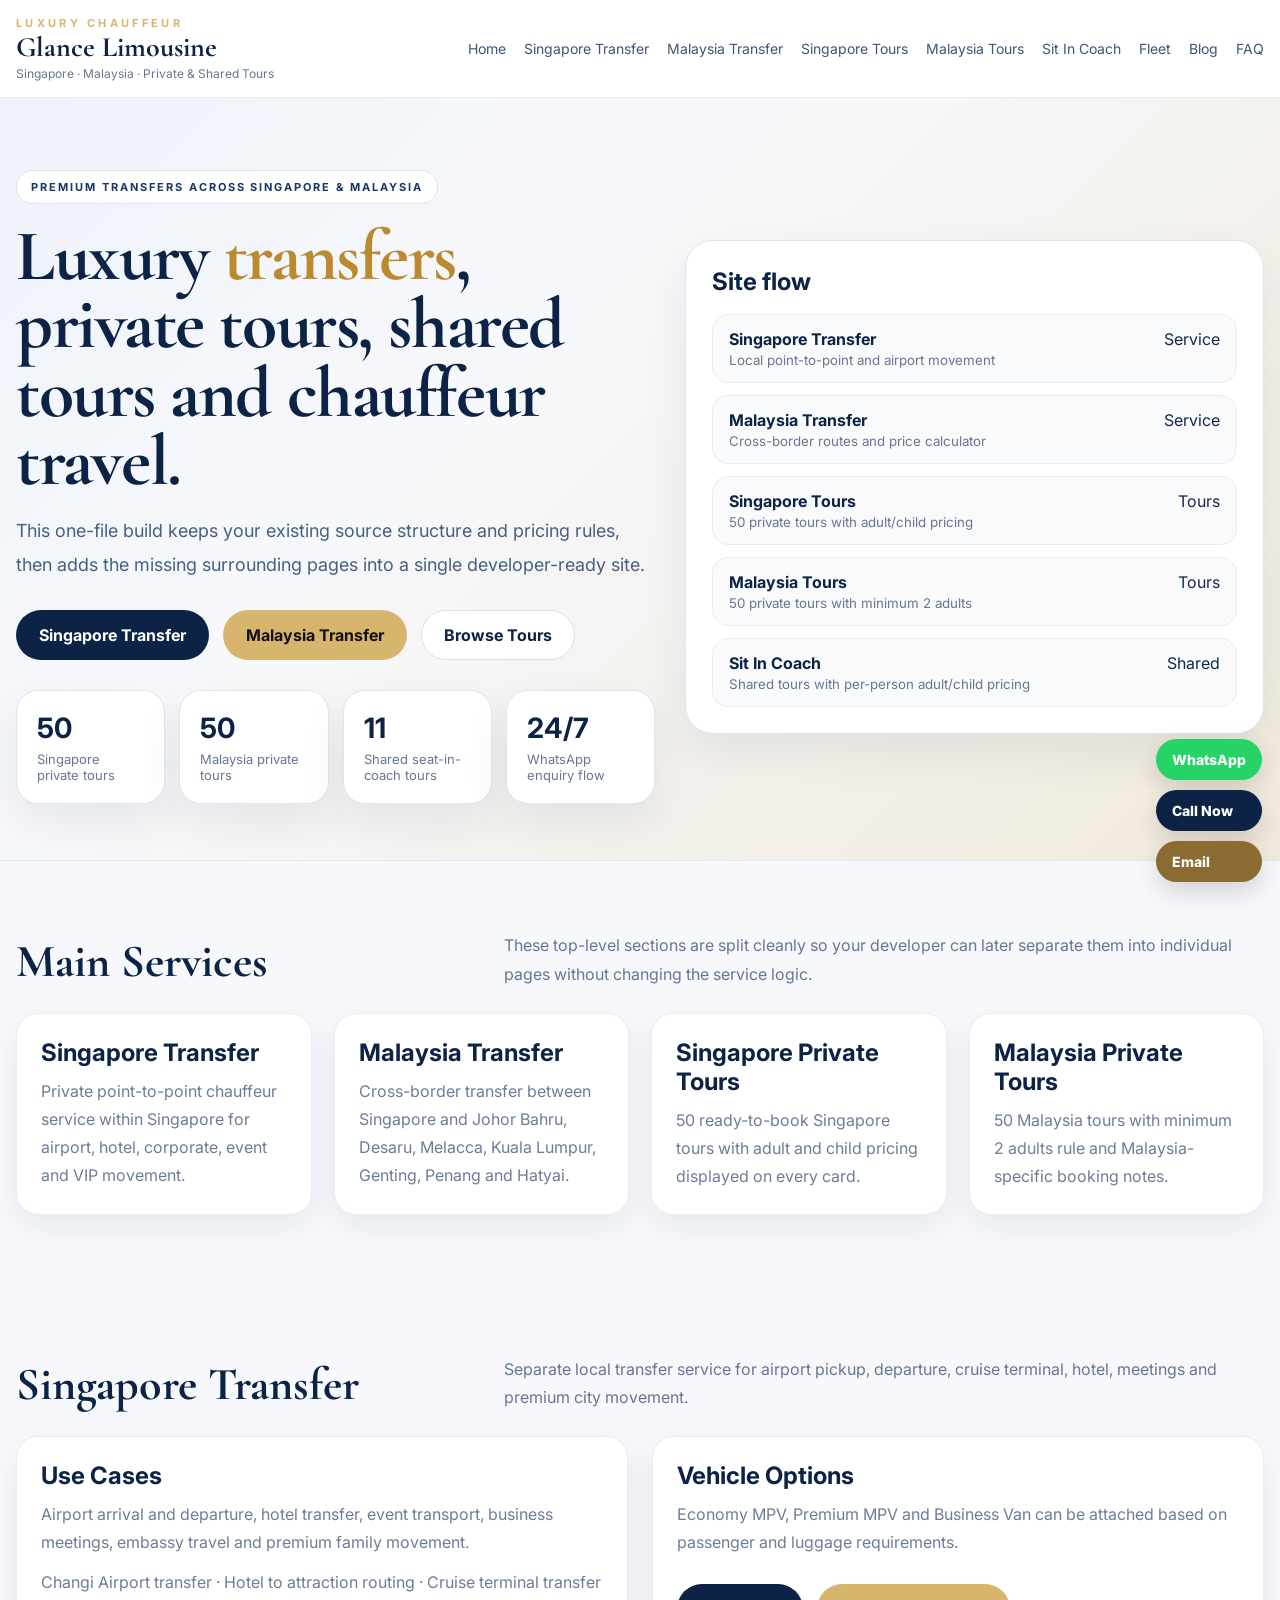
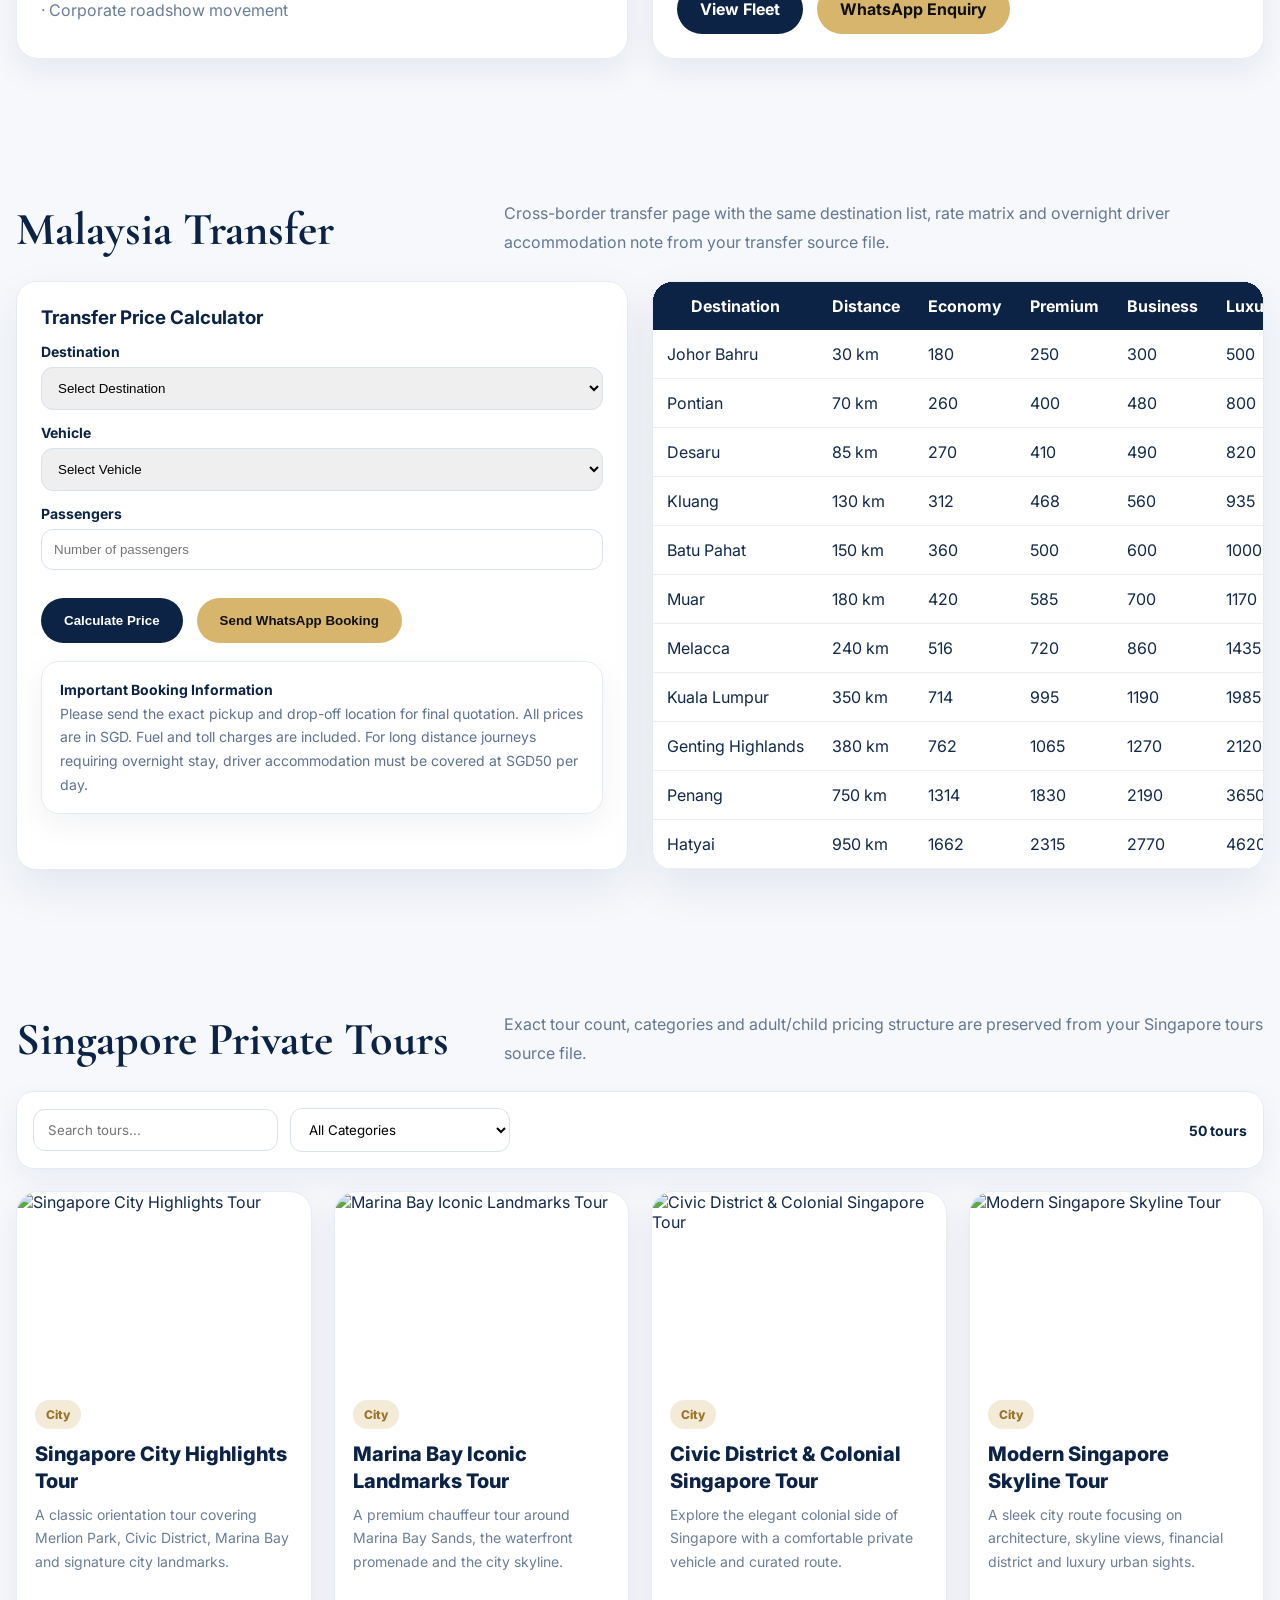
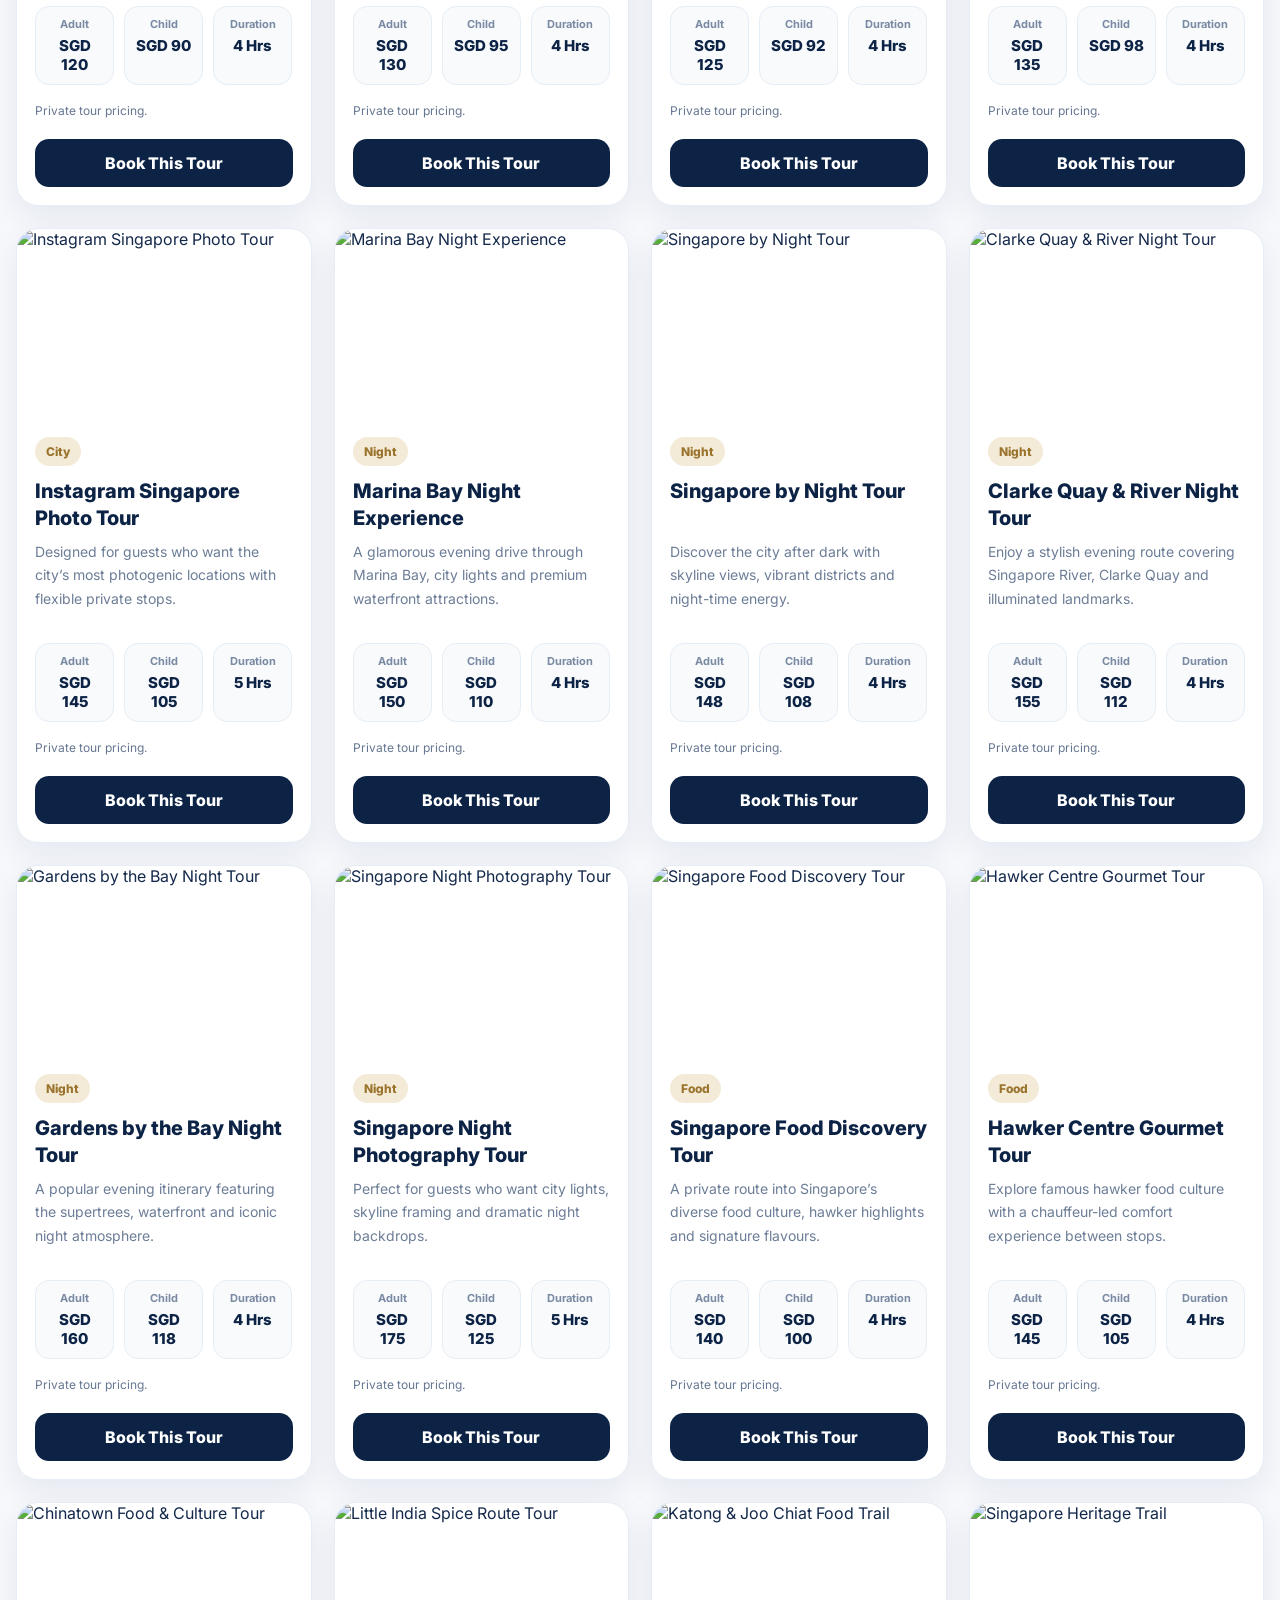
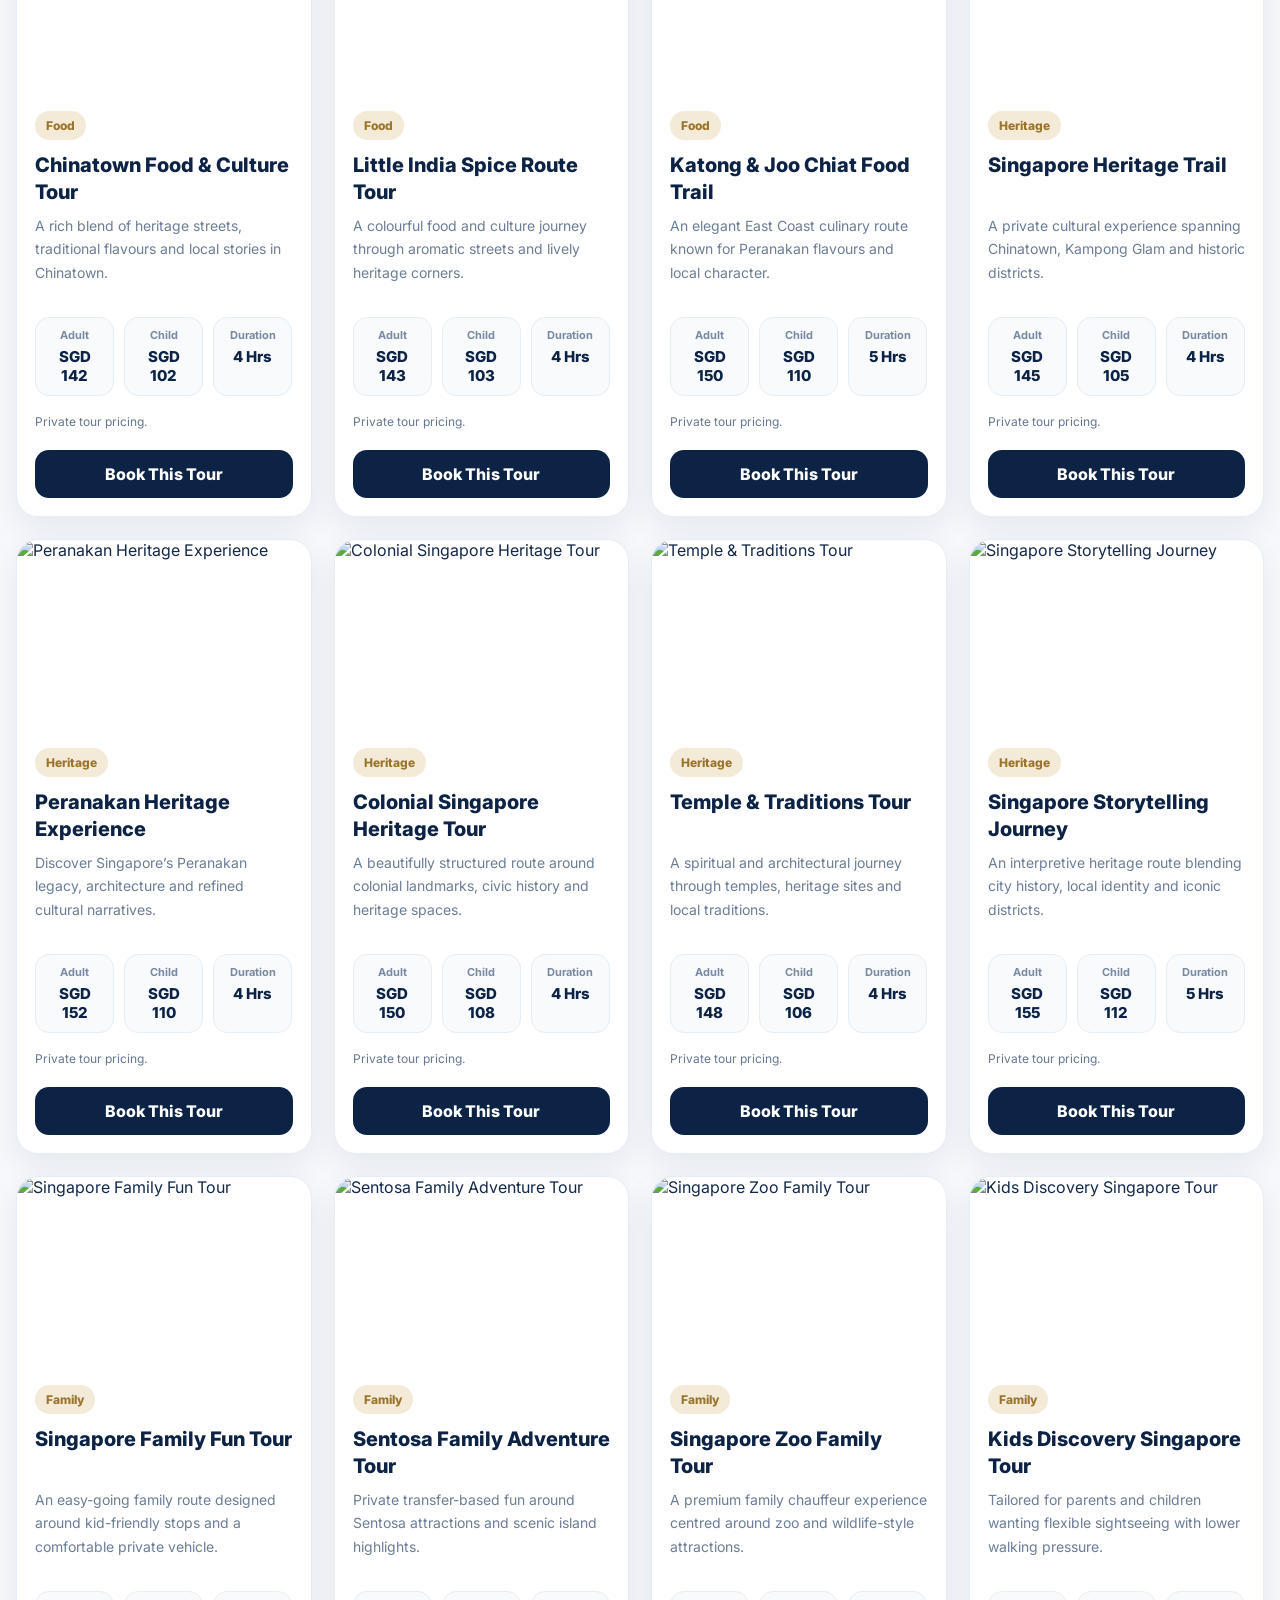
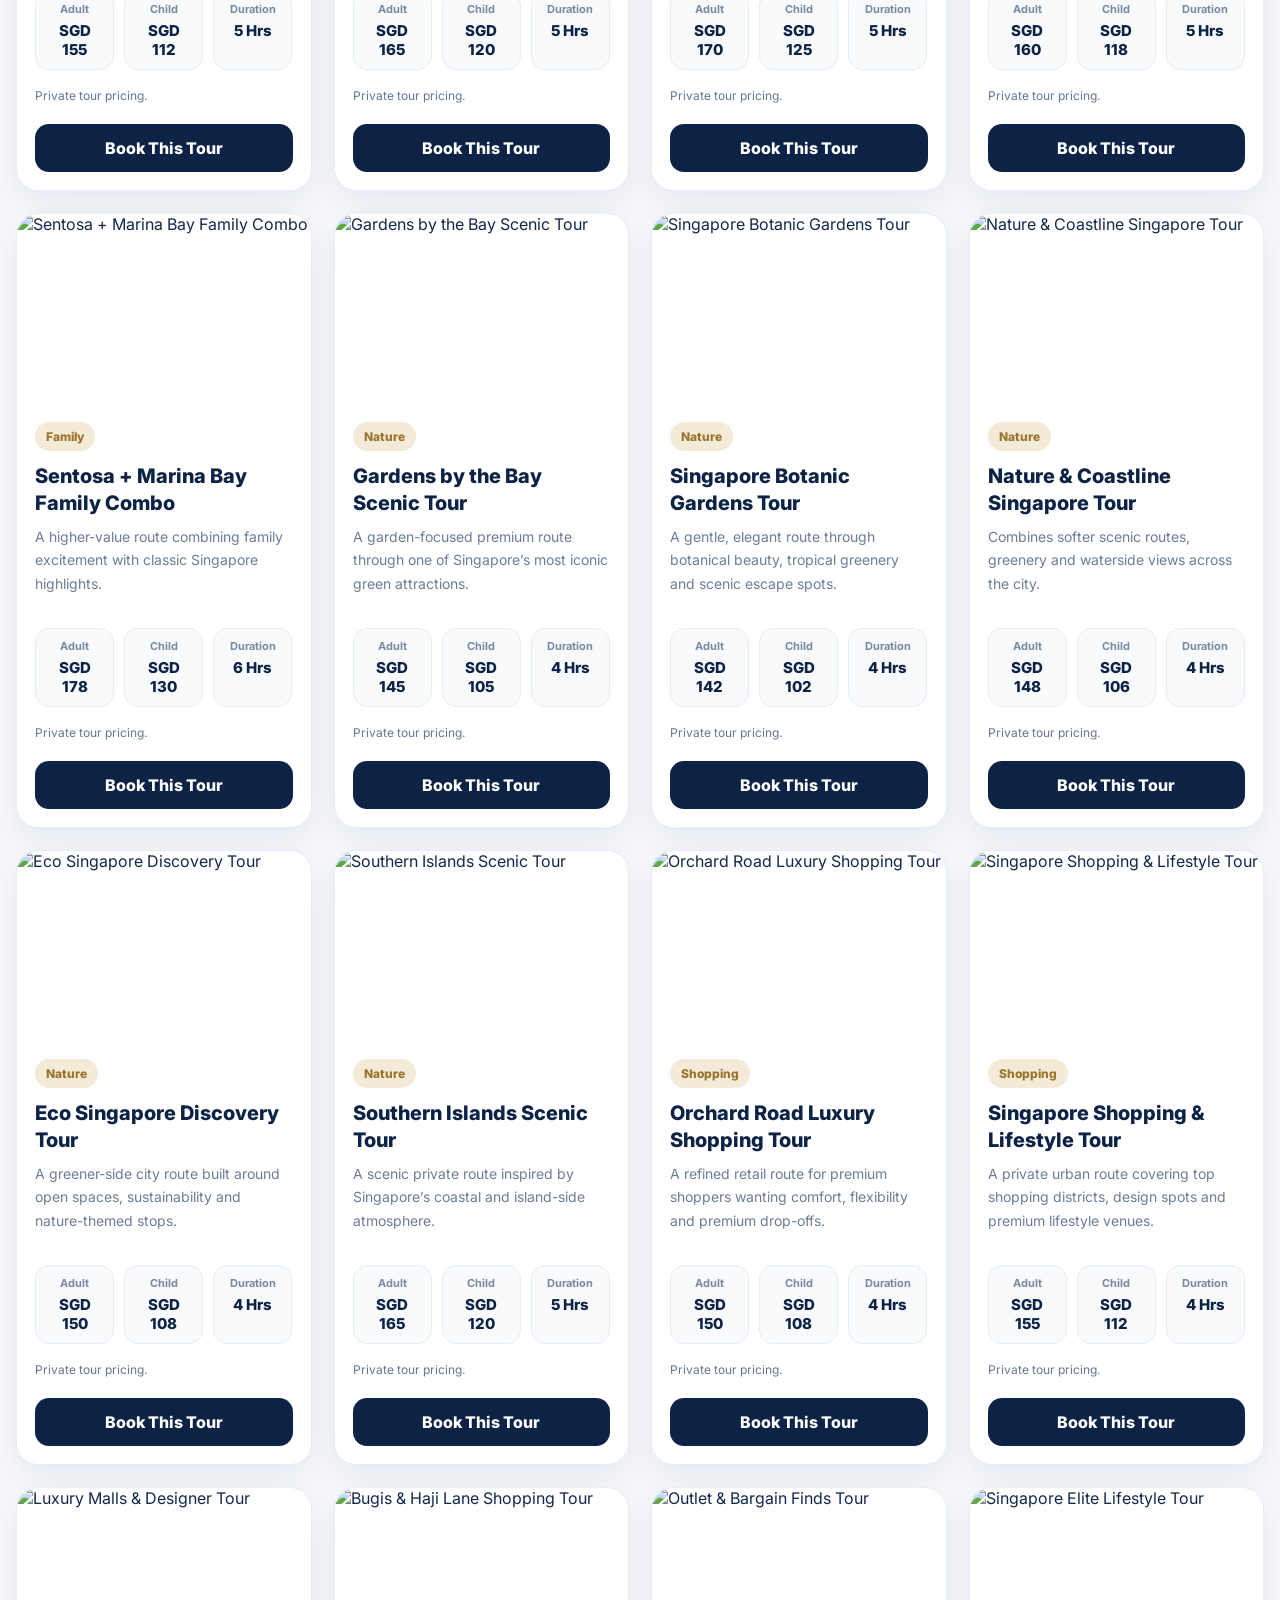
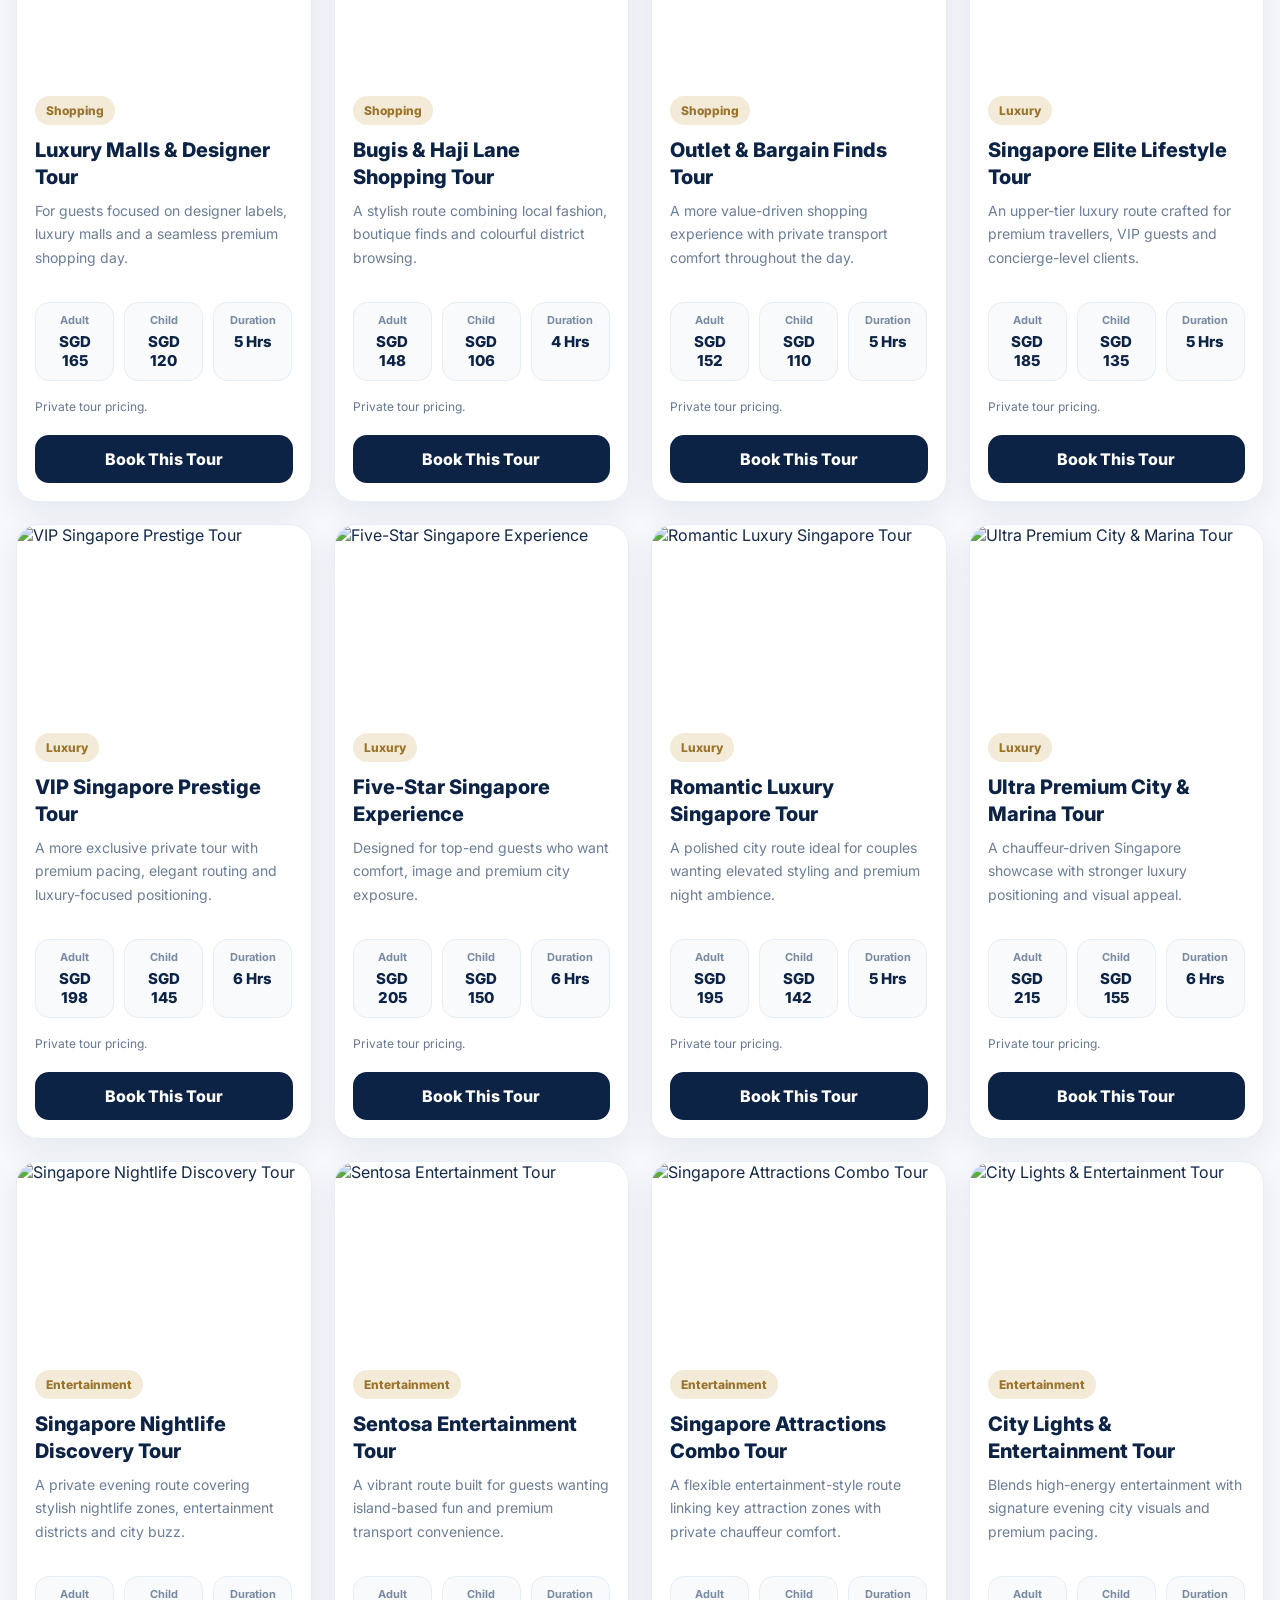
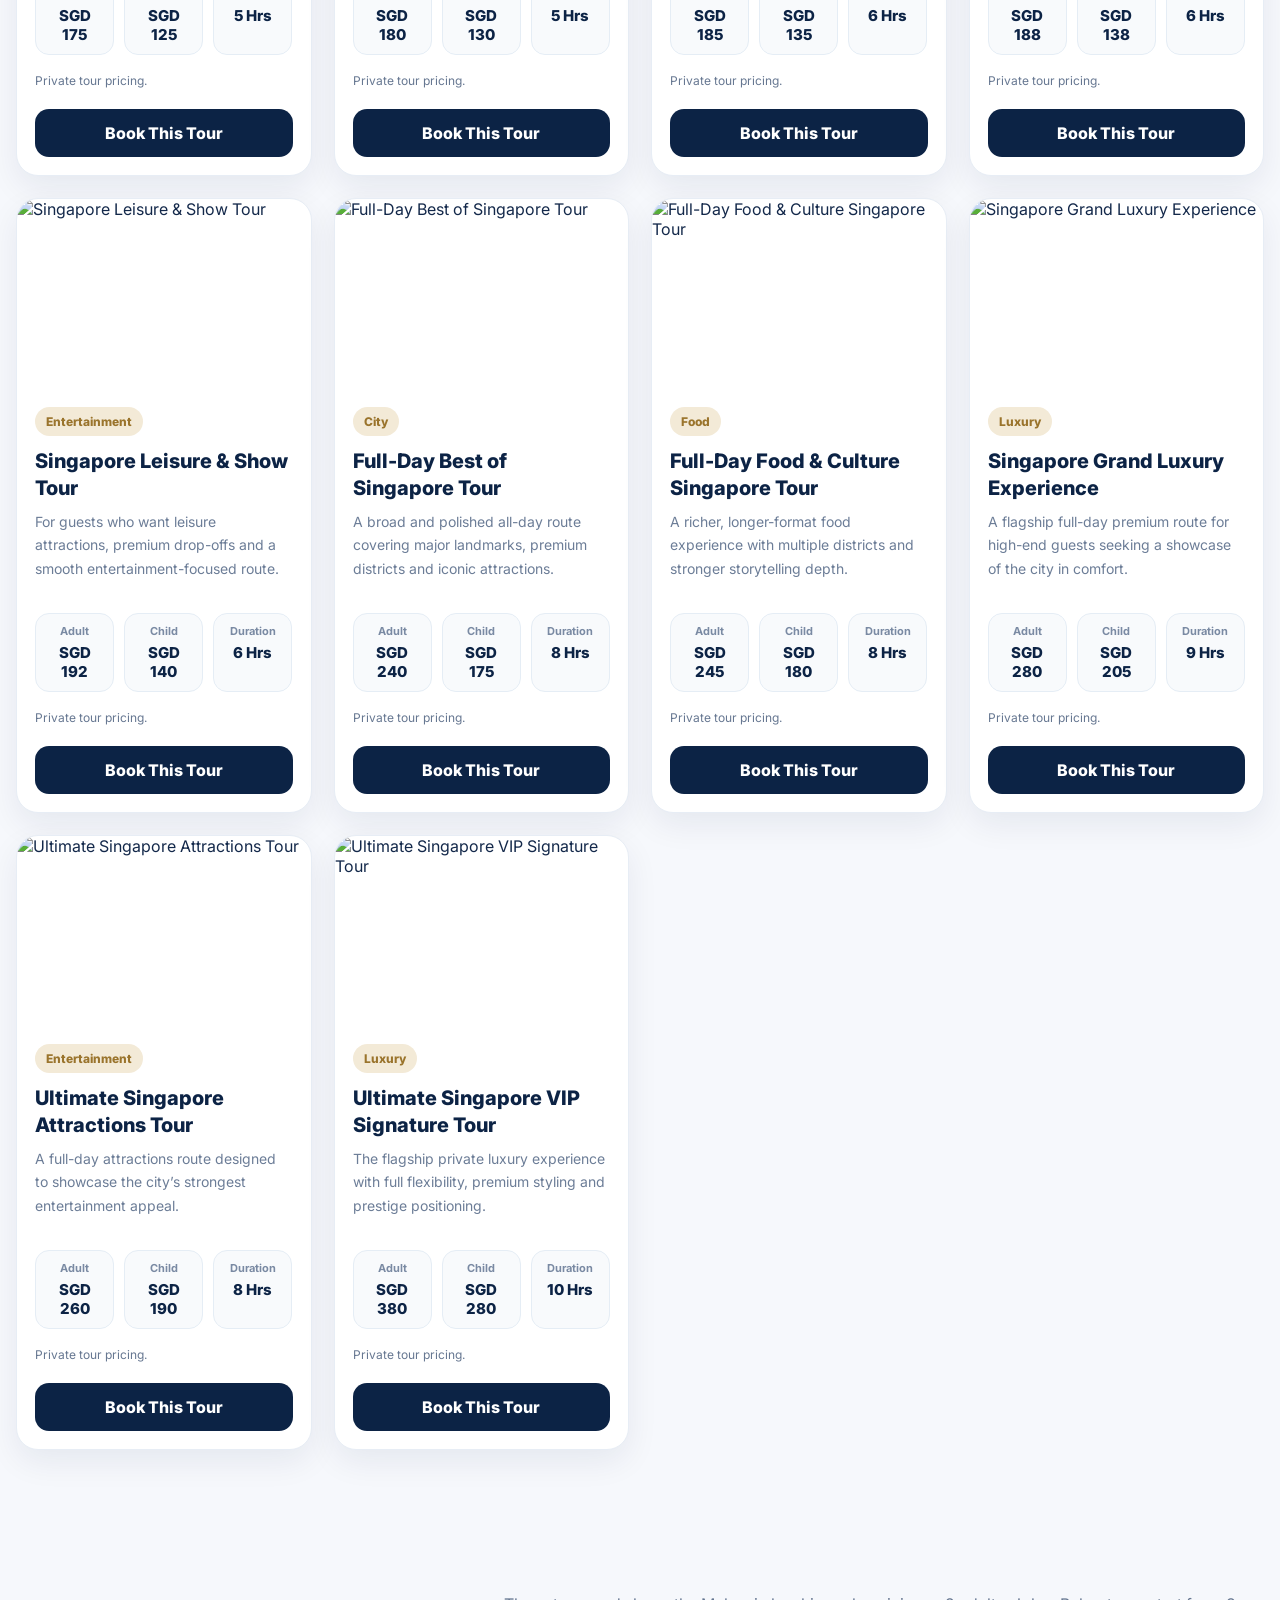
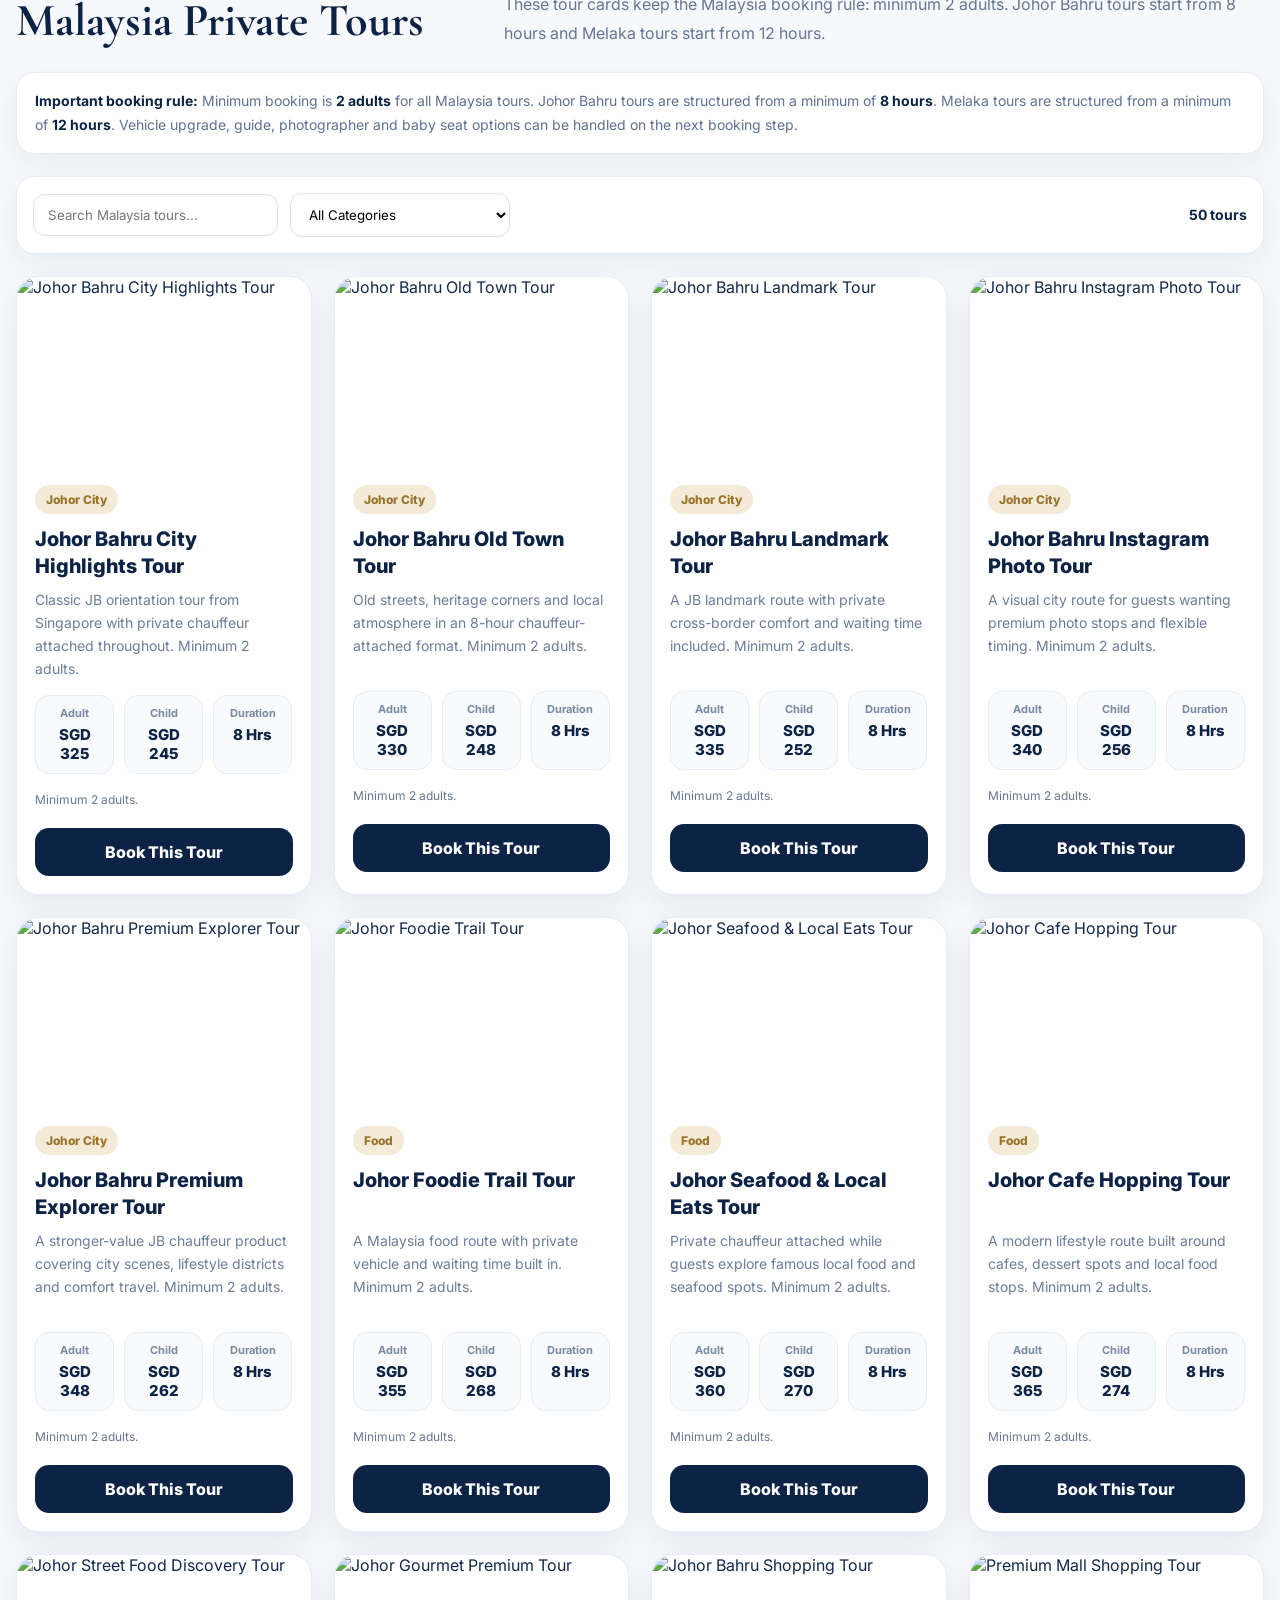
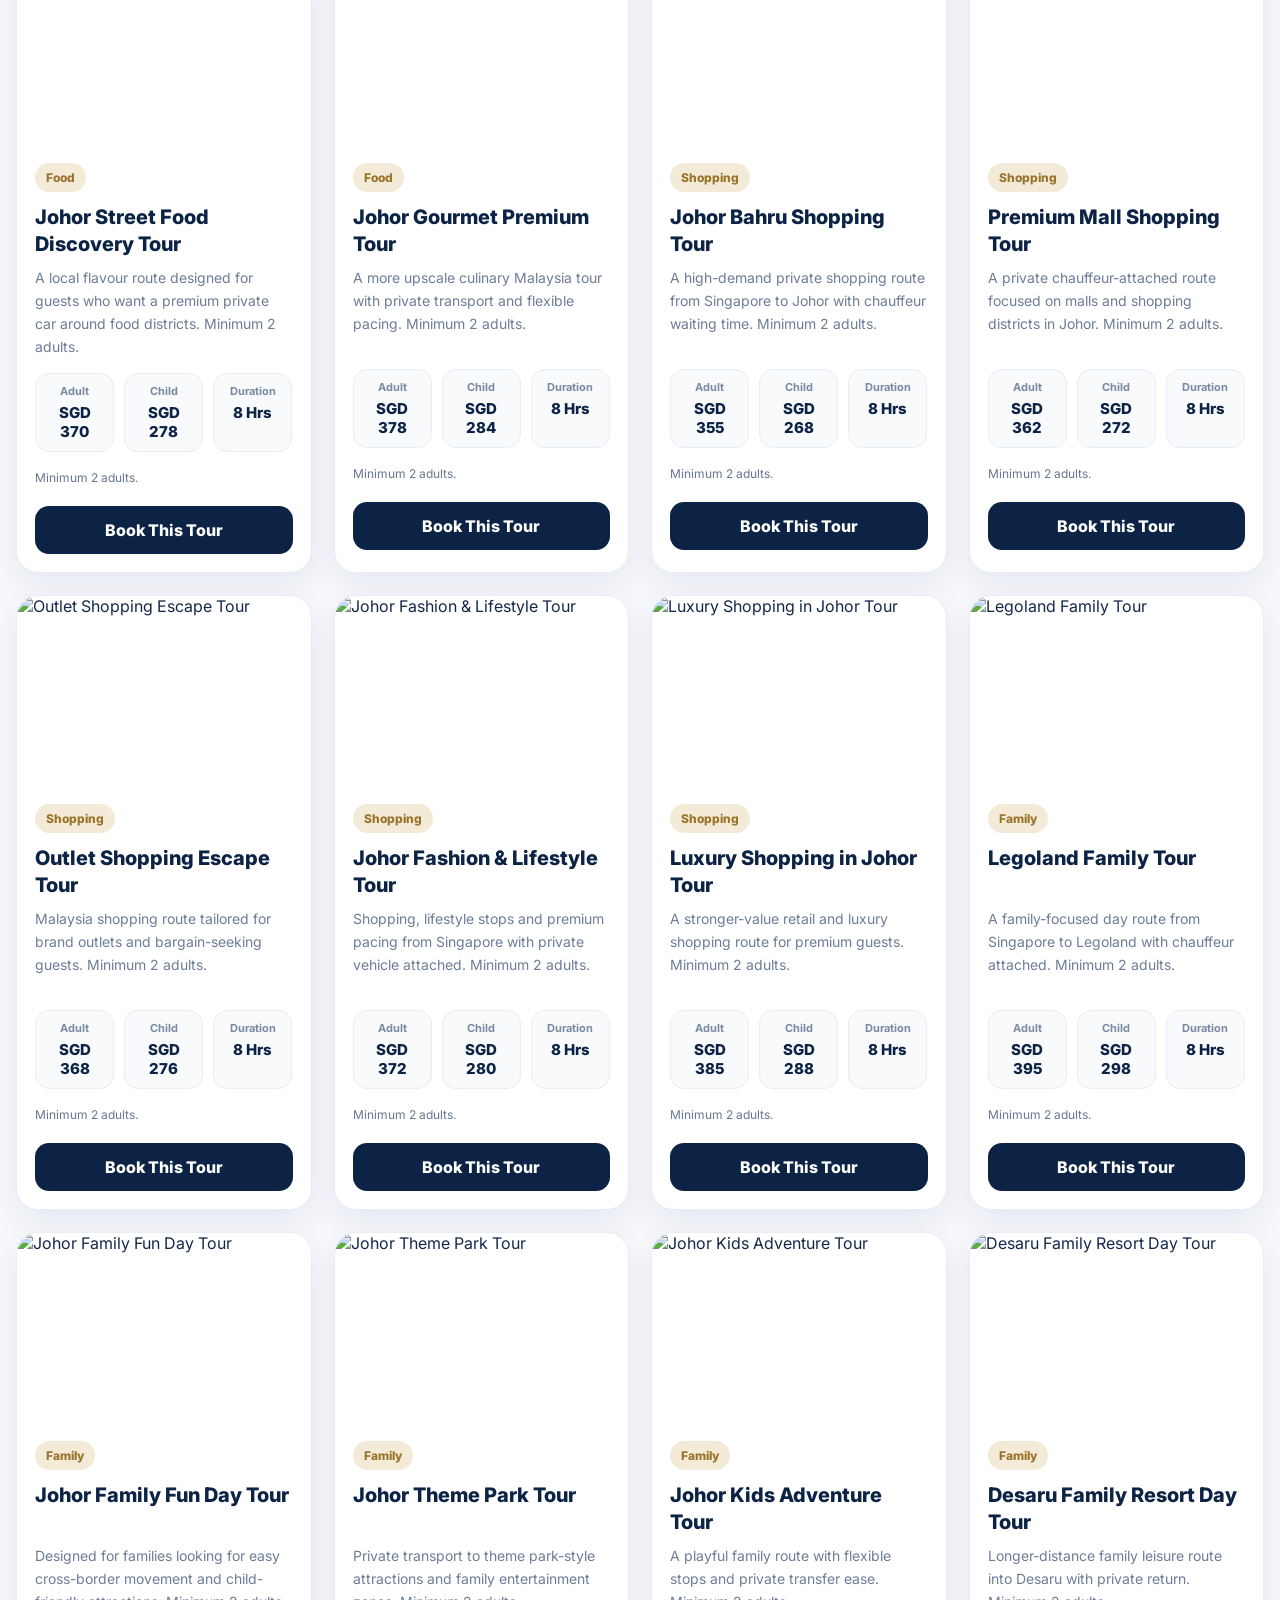
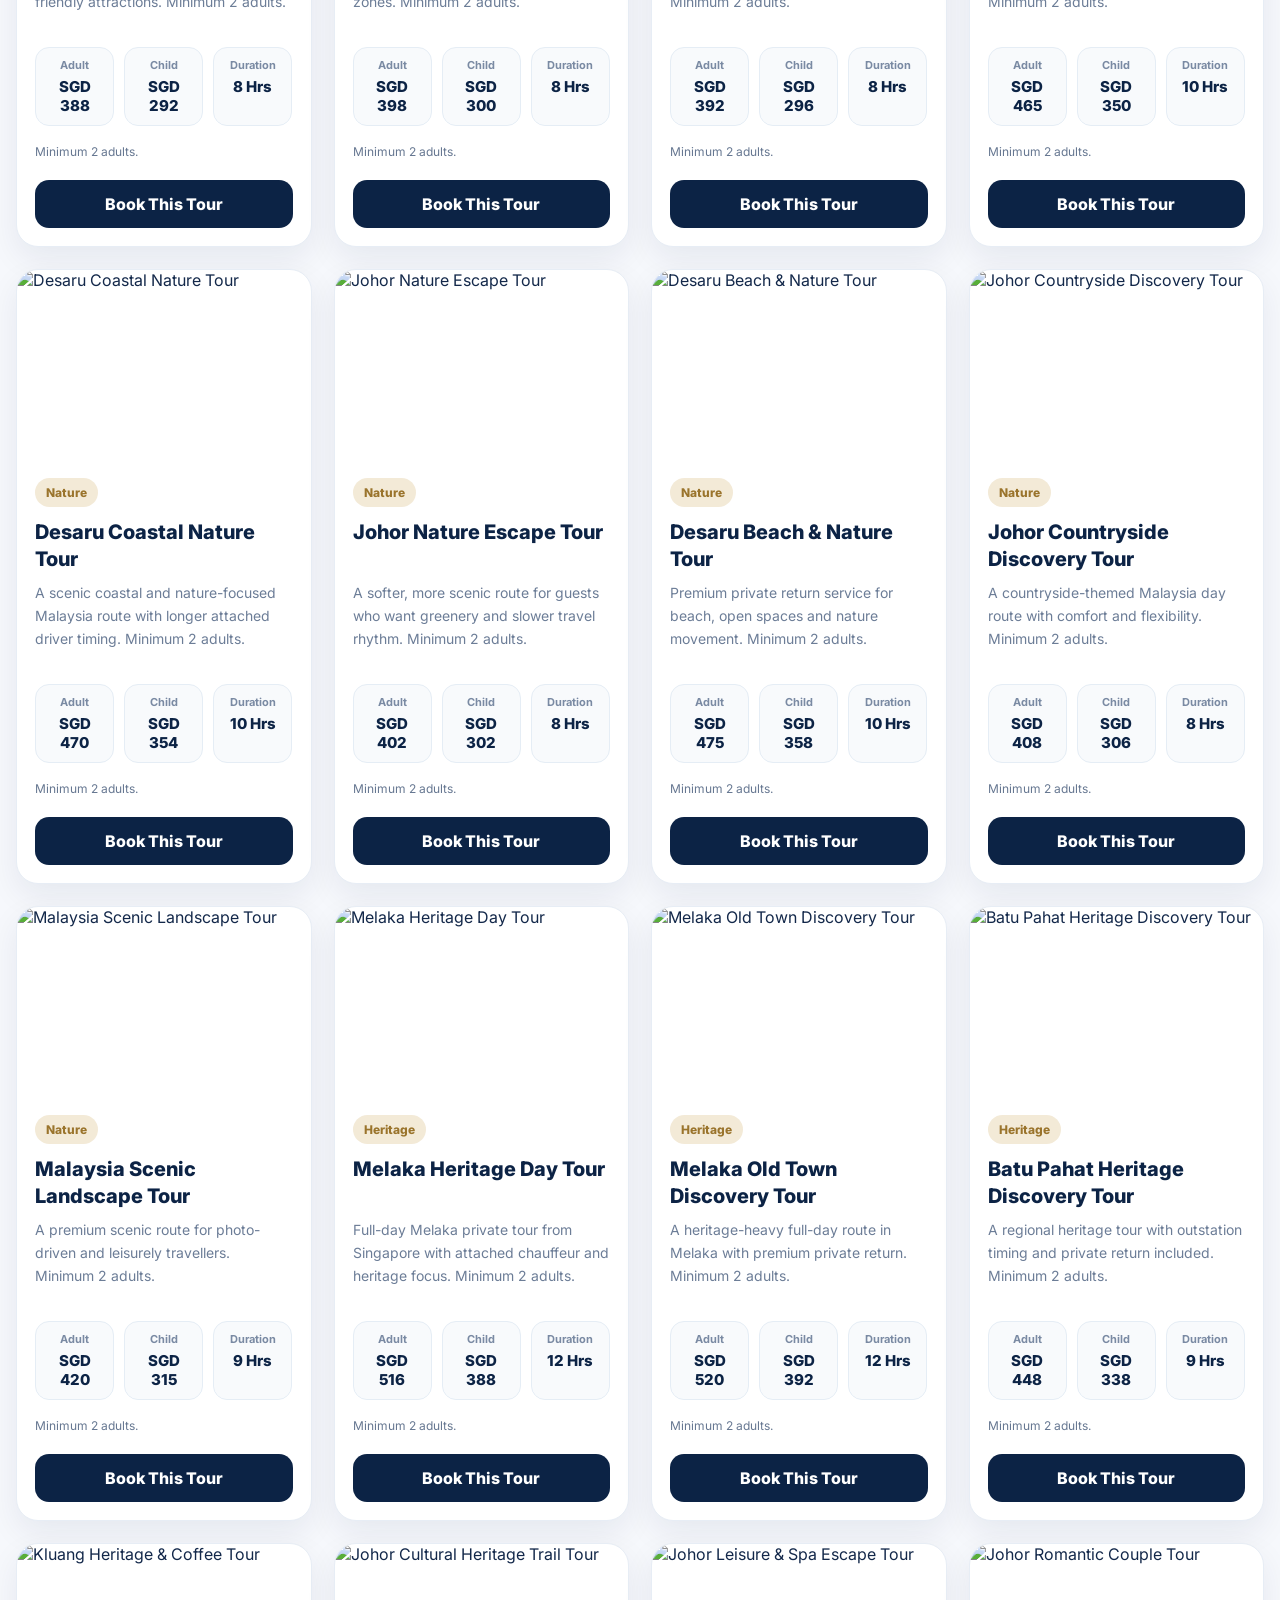
==== index.html @ 41c04439 "Home Page" ====
<!DOCTYPE html>
<html lang="en">
<head>
<meta charset="UTF-8" />
<meta name="viewport" content="width=device-width, initial-scale=1.0" />
<title>Glance Limousine | Complete Site</title>
<link rel="preconnect" href="https://fonts.googleapis.com">
<link rel="preconnect" href="https://fonts.gstatic.com" crossorigin>
<link href="https://fonts.googleapis.com/css2?family=Inter:wght@300;400;500;600;700;800&family=Cormorant+Garamond:wght@500;600;700&display=swap" rel="stylesheet">
<style>
*{box-sizing:border-box;margin:0;padding:0}
:root{--navy:#0c2345;--navy2:#173764;--gold:#d7b56d;--bg:#f6f8fc;--white:#fff;--line:#e4ebf3;--text:#13284a;--muted:#667791;--shadow:0 18px 45px rgba(12,35,69,.08);--dark:#181311;--dark2:#241c18}
html{scroll-behavior:smooth}
body{font-family:'Inter',sans-serif;background:var(--bg);color:var(--text)}
a{text-decoration:none;color:inherit}.container{width:min(1380px,calc(100% - 32px));margin:0 auto}
.topbar{position:sticky;top:0;z-index:1000;background:rgba(255,255,255,.94);backdrop-filter:blur(12px);border-bottom:1px solid rgba(16,33,60,.08)}
.nav{display:flex;align-items:center;justify-content:space-between;gap:20px;padding:16px 0}.brand small{display:block;font-size:11px;letter-spacing:.3em;text-transform:uppercase;color:var(--gold);font-weight:700}.brand strong{display:block;font-size:28px;color:var(--navy);font-family:'Cormorant Garamond',serif}.brand span{display:block;color:var(--muted);font-size:12px;margin-top:2px}.navlinks{display:flex;gap:18px;flex-wrap:wrap;font-size:14px;color:#3d5577;align-items:center}.navlinks a:hover{color:var(--navy)}
.btn{display:inline-flex;align-items:center;justify-content:center;padding:14px 22px;border-radius:999px;font-weight:700;border:1px solid transparent;transition:.2s ease;cursor:pointer}.btn-primary{background:var(--navy);color:#fff}.btn-gold{background:var(--gold);color:#111}.btn-ghost{background:#fff;border-color:#d8e0ea;color:var(--navy)}
.hero{background:linear-gradient(135deg,#eef3fa 0%,#f7f8fb 38%,#f1eadc 100%);padding:72px 0 56px;border-bottom:1px solid #e2e8f0}.hero-grid{display:grid;grid-template-columns:1.05fr .95fr;gap:30px;align-items:center}.eyebrow{display:inline-block;padding:9px 14px;border-radius:999px;background:#fff;border:1px solid #dbe3ed;color:var(--navy2);font-size:11px;letter-spacing:.18em;text-transform:uppercase;font-weight:700}h1{font-family:'Cormorant Garamond',serif;font-size:72px;line-height:.95;letter-spacing:-.02em;margin:18px 0;color:var(--navy)}.gold{color:#bb8a2f}.lead{font-size:18px;line-height:1.9;color:#47607f;max-width:700px}.hero-actions{display:flex;gap:14px;flex-wrap:wrap;margin-top:28px}.hero-metrics{display:grid;grid-template-columns:repeat(4,1fr);gap:14px;margin-top:30px}.metric{background:#fff;border:1px solid #dde5ef;border-radius:22px;padding:20px;box-shadow:var(--shadow)}.metric strong{display:block;font-size:28px;color:var(--navy)}.metric span{display:block;color:var(--muted);font-size:13px;margin-top:6px}.hero-card{background:#fff;border:1px solid #dde5ef;border-radius:28px;padding:26px;box-shadow:var(--shadow)}.hero-card h3{font-size:24px;color:var(--navy);margin-bottom:12px}.hero-card p{color:var(--muted);line-height:1.8;font-size:14px}.hero-list{display:grid;gap:12px;margin-top:18px}.hero-item{display:flex;justify-content:space-between;gap:16px;padding:14px 16px;background:#f8fafc;border:1px solid #e5edf5;border-radius:16px}.hero-item strong{display:block;color:var(--navy)}.hero-item small{display:block;color:var(--muted);margin-top:3px}
.section{padding:70px 0}.section-head{display:flex;justify-content:space-between;gap:20px;align-items:end;margin-bottom:24px}.section-head h2{font-family:'Cormorant Garamond',serif;font-size:46px;color:var(--navy)}.section-head p{max-width:760px;color:var(--muted);line-height:1.8}.grid4{display:grid;grid-template-columns:repeat(4,1fr);gap:22px}.card{background:#fff;border-radius:22px;border:1px solid #e7edf5;box-shadow:0 12px 32px rgba(12,35,69,.07);padding:24px}.card h3{color:var(--navy);font-size:24px;margin-bottom:10px}.card p{color:#6c7d97;line-height:1.75}.transfer-grid{display:grid;grid-template-columns:1fr 1fr;gap:24px}.notice{background:#fff;border:1px solid #e5ebf3;box-shadow:0 10px 30px rgba(12,35,69,.06);border-radius:18px;padding:16px 18px;color:#5f7190;line-height:1.7;font-size:14px;margin:0 0 22px}.notice strong{color:var(--navy)}
.toolbar{display:flex;gap:14px;justify-content:space-between;align-items:center;flex-wrap:wrap;margin:0 0 22px;background:#fff;padding:16px;border-radius:18px;border:1px solid #e5ebf3;box-shadow:0 10px 30px rgba(12,35,69,.06)}.toolbar-left{display:flex;gap:12px;flex-wrap:wrap;align-items:center;flex:1}.toolbar input,.toolbar select{padding:12px 14px;border:1px solid #d8e1ec;border-radius:12px;font-family:inherit;min-width:220px;outline:none;background:#fff}.count{font-weight:700;color:#0c2345;font-size:14px}
.tour-grid{display:grid;grid-template-columns:repeat(auto-fit,minmax(280px,1fr));gap:22px}.tour-card{background:#fff;border-radius:22px;overflow:hidden;border:1px solid #e7edf5;box-shadow:0 12px 32px rgba(12,35,69,.07);transition:.22s ease}.tour-card:hover{transform:translateY(-5px);box-shadow:0 20px 40px rgba(12,35,69,.11)}.tour-card img{width:100%;height:190px;object-fit:cover;display:block}.tour-body{padding:18px}.badge{display:inline-block;background:#f3ead7;color:#9a742c;border-radius:999px;padding:7px 11px;font-size:12px;font-weight:800;margin-bottom:12px}.title{font-size:20px;font-weight:800;color:#0c2345;line-height:1.35;margin-bottom:8px;min-height:54px}.desc{color:#6c7d97;font-size:14px;line-height:1.65;margin-bottom:15px;min-height:88px}.meta{display:grid;grid-template-columns:1fr 1fr 1fr;gap:10px;margin-bottom:16px}.meta-box{background:#f8fafc;border:1px solid #e5edf5;border-radius:14px;padding:10px;text-align:center}.meta-label{display:block;font-size:11px;color:#7a8aa3;margin-bottom:5px;font-weight:700}.meta-value{display:block;font-size:15px;font-weight:800;color:#0c2345}.note-line{font-size:12px;color:#667791;line-height:1.6;margin:8px 0 0;min-height:38px}.btn-block{display:block;width:100%;text-align:center;background:#0c2345;color:#fff;padding:14px 16px;border-radius:14px;font-weight:800}
.transfer-calc{background:#fff;padding:24px;border-radius:20px;box-shadow:var(--shadow);border:1px solid #e5ebf3}.field{margin-bottom:14px}.field label{display:block;font-weight:700;color:var(--navy);margin-bottom:7px;font-size:14px}.field select,.field input{width:100%;padding:12px;border:1px solid #d8e1ec;border-radius:12px}.result{margin-top:10px;font-size:18px;font-weight:800;color:var(--navy)}.table-wrap{overflow:auto;background:#fff;border-radius:20px;border:1px solid #e5ebf3;box-shadow:var(--shadow)}table{width:100%;border-collapse:collapse;background:#fff}th{background:#0c2345;color:#fff;padding:14px;white-space:nowrap}td{padding:14px;border-bottom:1px solid #eee;white-space:nowrap}
.fleet-shell{background:linear-gradient(180deg,var(--dark),var(--dark2));color:#fff;border-radius:28px;padding:34px;border:1px solid rgba(255,255,255,.08)}.fleet-shell h2,.fleet-shell h3{color:#f2e4cf}.fleet-grid{display:grid;grid-template-columns:repeat(3,1fr);gap:20px;margin-top:24px}.fleet-box{background:rgba(255,255,255,.06);border:1px solid rgba(255,255,255,.1);border-radius:20px;padding:22px}.fleet-box p{color:#e6ddd4}
.blog-grid{display:grid;grid-template-columns:repeat(3,1fr);gap:22px}.blog-card{background:#fff;border:1px solid #e5ebf3;border-radius:22px;padding:24px;box-shadow:var(--shadow)}.blog-card small{display:block;color:#9a742c;font-weight:800;letter-spacing:.08em;text-transform:uppercase;margin-bottom:8px}.blog-card h3{font-size:24px;color:var(--navy);margin-bottom:10px}.blog-card p{color:var(--muted);line-height:1.75}
.faq-grid{display:grid;gap:16px}.faq-item{background:#fff;border:1px solid #e5ebf3;border-radius:20px;padding:22px;box-shadow:var(--shadow)}.faq-item h3{font-size:22px;color:var(--navy);margin-bottom:8px}.faq-item p{color:var(--muted);line-height:1.75}
.footer{background:#0c2345;color:#fff;margin-top:40px}.footer-inner{max-width:1380px;margin:0 auto;padding:34px 20px;display:grid;grid-template-columns:1fr 1fr 1fr;gap:24px}.footer h4{margin-bottom:10px;font-size:18px}.footer p,.footer a{color:rgba(255,255,255,.82);line-height:1.8;font-size:14px}.floating-contact{position:fixed;right:18px;bottom:18px;display:flex;flex-direction:column;gap:10px;z-index:1000}.floating-contact a{text-decoration:none;color:#fff;padding:12px 16px;border-radius:999px;font-size:14px;font-weight:800;box-shadow:0 10px 26px rgba(0,0,0,.15)}.wa-btn{background:#25D366}.call-btn{background:var(--navy)}.mail-btn{background:#8b6b32}
@media (max-width:1100px){.hero-grid,.transfer-grid,.footer-inner,.blog-grid,.grid4,.fleet-grid{grid-template-columns:1fr 1fr}.hero-metrics{grid-template-columns:1fr 1fr}.section-head{display:block}h1{font-size:54px}}
@media (max-width:760px){.nav{flex-direction:column;align-items:flex-start}.hero-grid,.transfer-grid,.footer-inner,.blog-grid,.grid4,.fleet-grid,.hero-metrics,.meta{grid-template-columns:1fr}.toolbar input,.toolbar select{min-width:100%}h1{font-size:42px}.section-head h2{font-size:34px}}
</style>
</head>
<body>
<div class="topbar">
  <div class="container nav">
    <div class="brand">
      <small>Luxury Chauffeur</small>
      <strong>Glance Limousine</strong>
      <span>Singapore · Malaysia · Private & Shared Tours</span>
    </div>
    <div class="navlinks">
      <a href="#home">Home</a>
      <a href="#singapore-transfer">Singapore Transfer</a>
      <a href="#malaysia-transfer">Malaysia Transfer</a>
      <a href="#singapore-tours">Singapore Tours</a>
      <a href="#malaysia-tours">Malaysia Tours</a>
      <a href="#sit-in-coach">Sit In Coach</a>
      <a href="#fleet">Fleet</a>
      <a href="#blog">Blog</a>
      <a href="#faq">FAQ</a>
    </div>
  </div>
</div>

<section class="hero" id="home">
  <div class="container hero-grid">
    <div>
      <span class="eyebrow">Premium Transfers Across Singapore & Malaysia</span>
      <h1>Luxury <span class="gold">transfers</span>, private tours, shared tours and chauffeur travel.</h1>
      <p class="lead">This one-file build keeps your existing source structure and pricing rules, then adds the missing surrounding pages into a single developer-ready site.</p>
      <div class="hero-actions">
        <a class="btn btn-primary" href="#singapore-transfer">Singapore Transfer</a>
        <a class="btn btn-gold" href="#malaysia-transfer">Malaysia Transfer</a>
        <a class="btn btn-ghost" href="#singapore-tours">Browse Tours</a>
      </div>
      <div class="hero-metrics">
        <div class="metric"><strong>50</strong><span>Singapore private tours</span></div>
        <div class="metric"><strong>50</strong><span>Malaysia private tours</span></div>
        <div class="metric"><strong>11</strong><span>Shared seat-in-coach tours</span></div>
        <div class="metric"><strong>24/7</strong><span>WhatsApp enquiry flow</span></div>
      </div>
    </div>
    <div class="hero-card">
      <h3>Site flow</h3>
      <div class="hero-list">
        <div class="hero-item"><div><strong>Singapore Transfer</strong><small>Local point-to-point and airport movement</small></div><span>Service</span></div>
        <div class="hero-item"><div><strong>Malaysia Transfer</strong><small>Cross-border routes and price calculator</small></div><span>Service</span></div>
        <div class="hero-item"><div><strong>Singapore Tours</strong><small>50 private tours with adult/child pricing</small></div><span>Tours</span></div>
        <div class="hero-item"><div><strong>Malaysia Tours</strong><small>50 private tours with minimum 2 adults</small></div><span>Tours</span></div>
        <div class="hero-item"><div><strong>Sit In Coach</strong><small>Shared tours with per-person adult/child pricing</small></div><span>Shared</span></div>
      </div>
    </div>
  </div>
</section>

<section class="section">
  <div class="container">
    <div class="section-head">
      <div><h2>Main Services</h2></div>
      <p>These top-level sections are split cleanly so your developer can later separate them into individual pages without changing the service logic.</p>
    </div>
    <div class="grid4">
      <div class="card"><h3>Singapore Transfer</h3><p>Private point-to-point chauffeur service within Singapore for airport, hotel, corporate, event and VIP movement.</p></div>
      <div class="card"><h3>Malaysia Transfer</h3><p>Cross-border transfer between Singapore and Johor Bahru, Desaru, Melacca, Kuala Lumpur, Genting, Penang and Hatyai.</p></div>
      <div class="card"><h3>Singapore Private Tours</h3><p>50 ready-to-book Singapore tours with adult and child pricing displayed on every card.</p></div>
      <div class="card"><h3>Malaysia Private Tours</h3><p>50 Malaysia tours with minimum 2 adults rule and Malaysia-specific booking notes.</p></div>
    </div>
  </div>
</section>

<section class="section" id="singapore-transfer">
  <div class="container">
    <div class="section-head">
      <div><h2>Singapore Transfer</h2></div>
      <p>Separate local transfer service for airport pickup, departure, cruise terminal, hotel, meetings and premium city movement.</p>
    </div>
    <div class="transfer-grid">
      <div class="card">
        <h3>Use Cases</h3>
        <p>Airport arrival and departure, hotel transfer, event transport, business meetings, embassy travel and premium family movement.</p>
        <p style="margin-top:12px">Changi Airport transfer · Hotel to attraction routing · Cruise terminal transfer · Corporate roadshow movement</p>
      </div>
      <div class="card">
        <h3>Vehicle Options</h3>
        <p>Economy MPV, Premium MPV and Business Van can be attached based on passenger and luggage requirements.</p>
        <div class="hero-actions">
          <a class="btn btn-primary" href="#fleet">View Fleet</a>
          <a class="btn btn-gold" href="https://wa.me/6584444744" target="_blank">WhatsApp Enquiry</a>
        </div>
      </div>
    </div>
  </div>
</section>

<section class="section" id="malaysia-transfer">
  <div class="container">
    <div class="section-head">
      <div><h2>Malaysia Transfer</h2></div>
      <p>Cross-border transfer page with the same destination list, rate matrix and overnight driver accommodation note from your transfer source file.</p>
    </div>
    <div class="transfer-grid">
      <div class="transfer-calc">
        <h3 style="margin-bottom:14px;color:var(--navy)">Transfer Price Calculator</h3>
        <div class="field"><label>Destination</label><select id="destination"></select></div>
        <div class="field">
          <label>Vehicle</label>
          <select id="vehicle">
            <option value="">Select Vehicle</option>
            <option>Economy</option>
            <option>Premium</option>
            <option>Business</option>
            <option>Luxury</option>
          </select>
        </div>
        <div class="field"><label>Passengers</label><input type="number" id="pax" placeholder="Number of passengers"></div>
        <div class="result" id="result"></div>
        <div class="hero-actions">
          <button class="btn btn-primary" onclick="calculateTransfer()">Calculate Price</button>
          <button class="btn btn-gold" onclick="sendTransferBooking()">Send WhatsApp Booking</button>
        </div>
        <div class="notice" style="margin-top:18px">
          <strong>Important Booking Information</strong><br>
          Please send the exact pickup and drop-off location for final quotation.
          All prices are in SGD.
          Fuel and toll charges are included.
          For long distance journeys requiring overnight stay, driver accommodation must be covered at SGD50 per day.
        </div>
      </div>

      <div class="table-wrap">
        <table>
          <tr><th>Destination</th><th>Distance</th><th>Economy</th><th>Premium</th><th>Business</th><th>Luxury</th></tr>
          <tr><td>Johor Bahru</td><td>30 km</td><td>180</td><td>250</td><td>300</td><td>500</td></tr>
          <tr><td>Pontian</td><td>70 km</td><td>260</td><td>400</td><td>480</td><td>800</td></tr>
          <tr><td>Desaru</td><td>85 km</td><td>270</td><td>410</td><td>490</td><td>820</td></tr>
          <tr><td>Kluang</td><td>130 km</td><td>312</td><td>468</td><td>560</td><td>935</td></tr>
          <tr><td>Batu Pahat</td><td>150 km</td><td>360</td><td>500</td><td>600</td><td>1000</td></tr>
          <tr><td>Muar</td><td>180 km</td><td>420</td><td>585</td><td>700</td><td>1170</td></tr>
          <tr><td>Melacca</td><td>240 km</td><td>516</td><td>720</td><td>860</td><td>1435</td></tr>
          <tr><td>Kuala Lumpur</td><td>350 km</td><td>714</td><td>995</td><td>1190</td><td>1985</td></tr>
          <tr><td>Genting Highlands</td><td>380 km</td><td>762</td><td>1065</td><td>1270</td><td>2120</td></tr>
          <tr><td>Penang</td><td>750 km</td><td>1314</td><td>1830</td><td>2190</td><td>3650</td></tr>
          <tr><td>Hatyai</td><td>950 km</td><td>1662</td><td>2315</td><td>2770</td><td>4620</td></tr>
        </table>
      </div>
    </div>
  </div>
</section>

<section class="section" id="singapore-tours">
  <div class="container">
    <div class="section-head">
      <div><h2>Singapore Private Tours</h2></div>
      <p>Exact tour count, categories and adult/child pricing structure are preserved from your Singapore tours source file.</p>
    </div>
    <div class="toolbar">
      <div class="toolbar-left">
        <input type="text" id="sgSearch" placeholder="Search tours...">
        <select id="sgCategory"><option value="all">All Categories</option></select>
      </div>
      <div class="count" id="sgCount">50 tours</div>
    </div>
    <div class="tour-grid" id="sgGrid"></div>
  </div>
</section>

<section class="section" id="malaysia-tours">
  <div class="container">
    <div class="section-head">
      <div><h2>Malaysia Private Tours</h2></div>
      <p>These tour cards keep the Malaysia booking rule: minimum 2 adults. Johor Bahru tours start from 8 hours and Melaka tours start from 12 hours.</p>
    </div>
    <div class="notice">
      <strong>Important booking rule:</strong>
      Minimum booking is <strong>2 adults</strong> for all Malaysia tours.
      Johor Bahru tours are structured from a minimum of <strong>8 hours</strong>.
      Melaka tours are structured from a minimum of <strong>12 hours</strong>.
      Vehicle upgrade, guide, photographer and baby seat options can be handled on the next booking step.
    </div>
    <div class="toolbar">
      <div class="toolbar-left">
        <input type="text" id="mySearch" placeholder="Search Malaysia tours...">
        <select id="myCategory"><option value="all">All Categories</option></select>
      </div>
      <div class="count" id="myCount">50 tours</div>
    </div>
    <div class="tour-grid" id="myGrid"></div>
  </div>
</section>

<section class="section" id="sit-in-coach">
  <div class="container">
    <div class="section-head">
      <div><h2>Seat-In-Coach Shared Tours</h2></div>
      <p>This section keeps the shared-tour logic: per-person adult and child pricing, with no minimum 2 adults rule displayed.</p>
    </div>
    <div class="notice">
      <strong>Important:</strong>
      This page is for <strong>shared tours / seat-in-coach</strong>, so pricing is shown only by <strong>adult</strong> and <strong>child</strong>.
      No minimum 2 adults rule is displayed on this website page.
    </div>
    <div class="toolbar">
      <div class="toolbar-left">
        <input type="text" id="sicSearch" placeholder="Search shared tours...">
        <select id="sicCategory"><option value="all">All Categories</option></select>
      </div>
      <div class="count" id="sicCount">11 tours</div>
    </div>
    <div class="tour-grid" id="sicGrid"></div>
  </div>
</section>

<section class="section" id="fleet">
  <div class="container">
    <div class="fleet-shell">
      <div class="section-head" style="margin-bottom:0">
        <div><h2 style="color:#f2e4cf">Our Fleet</h2></div>
        <p style="color:#e6ddd4">Established in 1937, Glance Limousine proudly stands as the oldest limousine company in Singapore, serving embassies, hotels, financial institutions, royal households and global corporations.</p>
      </div>
      <div class="fleet-grid">
        <div class="fleet-box"><h3>Economy MPV</h3><p>Comfortable airport and local transfer option for practical family and business movement.</p></div>
        <div class="fleet-box"><h3>Premium MPV</h3><p>Elevated interior feel for premium guests, hotel passengers and executive travel.</p></div>
        <div class="fleet-box"><h3>Business Van</h3><p>Best for larger families, VIP groups and cross-border road journeys with more luggage.</p></div>
      </div>
      <div class="notice" style="margin-top:24px;background:rgba(255,255,255,.08);border-color:rgba(255,255,255,.12);color:#fff">
        Our journey began with the British Royal Air Force at RAF Changi and evolved into premium chauffeured transport across Singapore and Malaysia.
      </div>
    </div>
  </div>
</section>

<section class="section" id="blog">
  <div class="container">
    <div class="section-head">
      <div><h2>Blog</h2></div>
      <p>Added around your existing service content to support SEO and internal linking without altering the core source pages.</p>
    </div>
    <div class="blog-grid">
      <article class="blog-card"><small>Singapore Transfer</small><h3>Best Private Airport Transfer in Singapore for Families and Business Travellers</h3><p>Supports airport, local transfer and premium chauffeur intent.</p></article>
      <article class="blog-card"><small>Malaysia Transfer</small><h3>Singapore to Johor Bahru Private Car vs Public Transport</h3><p>Commercial comparison content that feeds your cross-border transfer page.</p></article>
      <article class="blog-card"><small>Singapore Tours</small><h3>Private Singapore Tour vs Group Tour: Which Is Better?</h3><p>Useful long-tail article for travellers comparing private and shared options.</p></article>
      <article class="blog-card"><small>Malaysia Tours</small><h3>Top Malaysia Day Trips from Singapore by Private Chauffeur</h3><p>Supports Johor, Desaru and Melaka search intent.</p></article>
      <article class="blog-card"><small>Corporate Travel</small><h3>Why Executive Chauffeur Service Matters for Meetings and VIP Guests</h3><p>Helps corporate clients understand the premium value of managed transport.</p></article>
      <article class="blog-card"><small>Luxury Travel</small><h3>How to Plan a Premium Singapore and Malaysia Itinerary with Private Car</h3><p>Bridges transfers and tours into one strong travel funnel.</p></article>
    </div>
  </div>
</section>

<section class="section" id="faq">
  <div class="container">
    <div class="section-head">
      <div><h2>FAQ</h2></div>
      <p>Added as a separate section around the preserved tour and transfer rules.</p>
    </div>
    <div class="faq-grid">
      <article class="faq-item"><h3>Are Singapore Transfer and Malaysia Transfer separate services?</h3><p>Yes. Local Singapore transfer and cross-border Malaysia transfer should stay separate in navigation, forms and booking logic.</p></article>
      <article class="faq-item"><h3>Do all Malaysia private tours require minimum 2 adults?</h3><p>Yes. Malaysia tours are presented with a minimum 2 adults booking rule.</p></article>
      <article class="faq-item"><h3>Do sit-in-coach tours show the same rule?</h3><p>No. Shared seat-in-coach tours are priced per person with adult and child rates only.</p></article>
      <article class="faq-item"><h3>Is there an overnight driver charge on Malaysia transfer?</h3><p>Yes. For long distance journeys requiring overnight stay, driver accommodation must be covered at SGD50 per day.</p></article>
    </div>
  </div>
</section>

<footer class="footer">
  <div class="footer-inner">
    <div><h4>Glance Limousine</h4><p>Premium transfers across Singapore & Malaysia with dedicated sections for transport and attractions.</p></div>
    <div><h4>Contact</h4><p>WhatsApp / Call: +65 8444 4744<br>Email: admin@glancelimousine.com.sg</p></div>
    <div><h4>Site Sections</h4><p>Singapore Transfer • Malaysia Transfer • Singapore Tours • Malaysia Tours • Sit In Coach • Fleet • Blog • FAQ</p></div>
  </div>
</footer>

<div class="floating-contact">
  <a class="wa-btn" href="https://wa.me/6584444744" target="_blank">WhatsApp</a>
  <a class="call-btn" href="tel:+6584444744">Call Now</a>
  <a class="mail-btn" href="mailto:admin@glancelimousine.com.sg">Email</a>
</div>

<script>
const singaporeTours = [
{
id:1,
category:"City",
name:"Singapore City Highlights Tour",
description:"A classic orientation tour covering Merlion Park, Civic District, Marina Bay and signature city landmarks.",
adult:120,
child:90,
hours:4,
image:"https://images.unsplash.com/photo-1525625293386-3f8f99389edd?auto=format&fit=crop&w=1200&q=80"
},
{
id:2,
category:"City",
name:"Marina Bay Iconic Landmarks Tour",
description:"A premium chauffeur tour around Marina Bay Sands, the waterfront promenade and the city skyline.",
adult:130,
child:95,
hours:4,
image:"https://images.unsplash.com/photo-1508964942454-1a56651d54ac?auto=format&fit=crop&w=1200&q=80"
},
{
id:3,
category:"City",
name:"Civic District & Colonial Singapore Tour",
description:"Explore the elegant colonial side of Singapore with a comfortable private vehicle and curated route.",
adult:125,
child:92,
hours:4,
image:"https://images.unsplash.com/photo-1496939376851-89342e90adcd?auto=format&fit=crop&w=1200&q=80"
},
{
id:4,
category:"City",
name:"Modern Singapore Skyline Tour",
description:"A sleek city route focusing on architecture, skyline views, financial district and luxury urban sights.",
adult:135,
child:98,
hours:4,
image:"https://images.unsplash.com/photo-1512453979798-5ea266f8880c?auto=format&fit=crop&w=1200&q=80"
},
{
id:5,
category:"City",
name:"Instagram Singapore Photo Tour",
description:"Designed for guests who want the city’s most photogenic locations with flexible private stops.",
adult:145,
child:105,
hours:5,
image:"https://images.unsplash.com/photo-1526483360412-f4dbaf036963?auto=format&fit=crop&w=1200&q=80"
},
{
id:6,
category:"Night",
name:"Marina Bay Night Experience",
description:"A glamorous evening drive through Marina Bay, city lights and premium waterfront attractions.",
adult:150,
child:110,
hours:4,
image:"https://images.unsplash.com/photo-1516483638261-f4dbaf036963?auto=format&fit=crop&w=1200&q=80"
},
{
id:7,
category:"Night",
name:"Singapore by Night Tour",
description:"Discover the city after dark with skyline views, vibrant districts and night-time energy.",
adult:148,
child:108,
hours:4,
image:"https://images.unsplash.com/photo-1500530855697-b586d89ba3ee?auto=format&fit=crop&w=1200&q=80"
},
{
id:8,
category:"Night",
name:"Clarke Quay & River Night Tour",
description:"Enjoy a stylish evening route covering Singapore River, Clarke Quay and illuminated landmarks.",
adult:155,
child:112,
hours:4,
image:"https://images.unsplash.com/photo-1519817914152-22f90e52c1cb?auto=format&fit=crop&w=1200&q=80"
},
{
id:9,
category:"Night",
name:"Gardens by the Bay Night Tour",
description:"A popular evening itinerary featuring the supertrees, waterfront and iconic night atmosphere.",
adult:160,
child:118,
hours:4,
image:"https://images.unsplash.com/photo-1496939376851-89342e90adcd?auto=format&fit=crop&w=1200&q=80"
},
{
id:10,
category:"Night",
name:"Singapore Night Photography Tour",
description:"Perfect for guests who want city lights, skyline framing and dramatic night backdrops.",
adult:175,
child:125,
hours:5,
image:"https://images.unsplash.com/photo-1507608616759-54f48f0af0ee?auto=format&fit=crop&w=1200&q=80"
},
{
id:11,
category:"Food",
name:"Singapore Food Discovery Tour",
description:"A private route into Singapore’s diverse food culture, hawker highlights and signature flavours.",
adult:140,
child:100,
hours:4,
image:"https://images.unsplash.com/photo-1552566626-52f8b828add9?auto=format&fit=crop&w=1200&q=80"
},
{
id:12,
category:"Food",
name:"Hawker Centre Gourmet Tour",
description:"Explore famous hawker food culture with a chauffeur-led comfort experience between stops.",
adult:145,
child:105,
hours:4,
image:"https://images.unsplash.com/photo-1504674900247-0877df9cc836?auto=format&fit=crop&w=1200&q=80"
},
{
id:13,
category:"Food",
name:"Chinatown Food & Culture Tour",
description:"A rich blend of heritage streets, traditional flavours and local stories in Chinatown.",
adult:142,
child:102,
hours:4,
image:"https://images.unsplash.com/photo-1528605248644-14dd04022da1?auto=format&fit=crop&w=1200&q=80"
},
{
id:14,
category:"Food",
name:"Little India Spice Route Tour",
description:"A colourful food and culture journey through aromatic streets and lively heritage corners.",
adult:143,
child:103,
hours:4,
image:"https://images.unsplash.com/photo-1544025162-d76694265947?auto=format&fit=crop&w=1200&q=80"
},
{
id:15,
category:"Food",
name:"Katong & Joo Chiat Food Trail",
description:"An elegant East Coast culinary route known for Peranakan flavours and local character.",
adult:150,
child:110,
hours:5,
image:"https://images.unsplash.com/photo-1517248135467-4c7edcad34c4?auto=format&fit=crop&w=1200&q=80"
},
{
id:16,
category:"Heritage",
name:"Singapore Heritage Trail",
description:"A private cultural experience spanning Chinatown, Kampong Glam and historic districts.",
adult:145,
child:105,
hours:4,
image:"https://images.unsplash.com/photo-1494526585095-c41746248156?auto=format&fit=crop&w=1200&q=80"
},
{
id:17,
category:"Heritage",
name:"Peranakan Heritage Experience",
description:"Discover Singapore’s Peranakan legacy, architecture and refined cultural narratives.",
adult:152,
child:110,
hours:4,
image:"https://images.unsplash.com/photo-1500530855697-b586d89ba3ee?auto=format&fit=crop&w=1200&q=80"
},
{
id:18,
category:"Heritage",
name:"Colonial Singapore Heritage Tour",
description:"A beautifully structured route around colonial landmarks, civic history and heritage spaces.",
adult:150,
child:108,
hours:4,
image:"https://images.unsplash.com/photo-1496939376851-89342e90adcd?auto=format&fit=crop&w=1200&q=80"
},
{
id:19,
category:"Heritage",
name:"Temple & Traditions Tour",
description:"A spiritual and architectural journey through temples, heritage sites and local traditions.",
adult:148,
child:106,
hours:4,
image:"https://images.unsplash.com/photo-1524499982521-1ffd58dd89ea?auto=format&fit=crop&w=1200&q=80"
},
{
id:20,
category:"Heritage",
name:"Singapore Storytelling Journey",
description:"An interpretive heritage route blending city history, local identity and iconic districts.",
adult:155,
child:112,
hours:5,
image:"https://images.unsplash.com/photo-1516483638261-f4dbaf036963?auto=format&fit=crop&w=1200&q=80"
},
{
id:21,
category:"Family",
name:"Singapore Family Fun Tour",
description:"An easy-going family route designed around kid-friendly stops and a comfortable private vehicle.",
adult:155,
child:112,
hours:5,
image:"https://images.unsplash.com/photo-1500530855697-b586d89ba3ee?auto=format&fit=crop&w=1200&q=80"
},
{
id:22,
category:"Family",
name:"Sentosa Family Adventure Tour",
description:"Private transfer-based fun around Sentosa attractions and scenic island highlights.",
adult:165,
child:120,
hours:5,
image:"https://images.unsplash.com/photo-1493558103817-58b2924bce98?auto=format&fit=crop&w=1200&q=80"
},
{
id:23,
category:"Family",
name:"Singapore Zoo Family Tour",
description:"A premium family chauffeur experience centred around zoo and wildlife-style attractions.",
adult:170,
child:125,
hours:5,
image:"https://images.unsplash.com/photo-1452570053594-1b985d6ea890?auto=format&fit=crop&w=1200&q=80"
},
{
id:24,
category:"Family",
name:"Kids Discovery Singapore Tour",
description:"Tailored for parents and children wanting flexible sightseeing with lower walking pressure.",
adult:160,
child:118,
hours:5,
image:"https://images.unsplash.com/photo-1519389950473-47ba0277781c?auto=format&fit=crop&w=1200&q=80"
},
{
id:25,
category:"Family",
name:"Sentosa + Marina Bay Family Combo",
description:"A higher-value route combining family excitement with classic Singapore highlights.",
adult:178,
child:130,
hours:6,
image:"https://images.unsplash.com/photo-1526772662000-3f88f10405ff?auto=format&fit=crop&w=1200&q=80"
},
{
id:26,
category:"Nature",
name:"Gardens by the Bay Scenic Tour",
description:"A garden-focused premium route through one of Singapore’s most iconic green attractions.",
adult:145,
child:105,
hours:4,
image:"https://images.unsplash.com/photo-1489515217757-5fd1be406fef?auto=format&fit=crop&w=1200&q=80"
},
{
id:27,
category:"Nature",
name:"Singapore Botanic Gardens Tour",
description:"A gentle, elegant route through botanical beauty, tropical greenery and scenic escape spots.",
adult:142,
child:102,
hours:4,
image:"https://images.unsplash.com/photo-1500534314209-a25ddb2bd429?auto=format&fit=crop&w=1200&q=80"
},
{
id:28,
category:"Nature",
name:"Nature & Coastline Singapore Tour",
description:"Combines softer scenic routes, greenery and waterside views across the city.",
adult:148,
child:106,
hours:4,
image:"https://images.unsplash.com/photo-1519046904884-53103b34b3fb?auto=format&fit=crop&w=1200&q=80"
},
{
id:29,
category:"Nature",
name:"Eco Singapore Discovery Tour",
description:"A greener-side city route built around open spaces, sustainability and nature-themed stops.",
adult:150,
child:108,
hours:4,
image:"https://images.unsplash.com/photo-1501785888041-af3ef285b470?auto=format&fit=crop&w=1200&q=80"
},
{
id:30,
category:"Nature",
name:"Southern Islands Scenic Tour",
description:"A scenic private route inspired by Singapore’s coastal and island-side atmosphere.",
adult:165,
child:120,
hours:5,
image:"https://images.unsplash.com/photo-1507525428034-b723cf961d3e?auto=format&fit=crop&w=1200&q=80"
},
{
id:31,
category:"Shopping",
name:"Orchard Road Luxury Shopping Tour",
description:"A refined retail route for premium shoppers wanting comfort, flexibility and premium drop-offs.",
adult:150,
child:108,
hours:4,
image:"https://images.unsplash.com/photo-1512436991641-6745cdb1723f?auto=format&fit=crop&w=1200&q=80"
},
{
id:32,
category:"Shopping",
name:"Singapore Shopping & Lifestyle Tour",
description:"A private urban route covering top shopping districts, design spots and premium lifestyle venues.",
adult:155,
child:112,
hours:4,
image:"https://images.unsplash.com/photo-1523906834658-6e24ef2386f9?auto=format&fit=crop&w=1200&q=80"
},
{
id:33,
category:"Shopping",
name:"Luxury Malls & Designer Tour",
description:"For guests focused on designer labels, luxury malls and a seamless premium shopping day.",
adult:165,
child:120,
hours:5,
image:"https://images.unsplash.com/photo-1483985988355-763728e1935b?auto=format&fit=crop&w=1200&q=80"
},
{
id:34,
category:"Shopping",
name:"Bugis & Haji Lane Shopping Tour",
description:"A stylish route combining local fashion, boutique finds and colourful district browsing.",
adult:148,
child:106,
hours:4,
image:"https://images.unsplash.com/photo-1521335629791-ce4aec67dd53?auto=format&fit=crop&w=1200&q=80"
},
{
id:35,
category:"Shopping",
name:"Outlet & Bargain Finds Tour",
description:"A more value-driven shopping experience with private transport comfort throughout the day.",
adult:152,
child:110,
hours:5,
image:"https://images.unsplash.com/photo-1519567241046-7f570eee3ce6?auto=format&fit=crop&w=1200&q=80"
},
{
id:36,
category:"Luxury",
name:"Singapore Elite Lifestyle Tour",
description:"An upper-tier luxury route crafted for premium travellers, VIP guests and concierge-level clients.",
adult:185,
child:135,
hours:5,
image:"https://images.unsplash.com/photo-1494976388531-d1058494cdd8?auto=format&fit=crop&w=1200&q=80"
},
{
id:37,
category:"Luxury",
name:"VIP Singapore Prestige Tour",
description:"A more exclusive private tour with premium pacing, elegant routing and luxury-focused positioning.",
adult:198,
child:145,
hours:6,
image:"https://images.unsplash.com/photo-1502877338535-766e1452684a?auto=format&fit=crop&w=1200&q=80"
},
{
id:38,
category:"Luxury",
name:"Five-Star Singapore Experience",
description:"Designed for top-end guests who want comfort, image and premium city exposure.",
adult:205,
child:150,
hours:6,
image:"https://images.unsplash.com/photo-1492144534655-ae79c964c9d7?auto=format&fit=crop&w=1200&q=80"
},
{
id:39,
category:"Luxury",
name:"Romantic Luxury Singapore Tour",
description:"A polished city route ideal for couples wanting elevated styling and premium night ambience.",
adult:195,
child:142,
hours:5,
image:"https://images.unsplash.com/photo-1516589091380-5d6011d18f68?auto=format&fit=crop&w=1200&q=80"
},
{
id:40,
category:"Luxury",
name:"Ultra Premium City & Marina Tour",
description:"A chauffeur-driven Singapore showcase with stronger luxury positioning and visual appeal.",
adult:215,
child:155,
hours:6,
image:"https://images.unsplash.com/photo-1544636331-e26879cd4d9b?auto=format&fit=crop&w=1200&q=80"
},
{
id:41,
category:"Entertainment",
name:"Singapore Nightlife Discovery Tour",
description:"A private evening route covering stylish nightlife zones, entertainment districts and city buzz.",
adult:175,
child:125,
hours:5,
image:"https://images.unsplash.com/photo-1516450360452-9312f5e86fc7?auto=format&fit=crop&w=1200&q=80"
},
{
id:42,
category:"Entertainment",
name:"Sentosa Entertainment Tour",
description:"A vibrant route built for guests wanting island-based fun and premium transport convenience.",
adult:180,
child:130,
hours:5,
image:"https://images.unsplash.com/photo-1496372412473-e8548ffd82bc?auto=format&fit=crop&w=1200&q=80"
},
{
id:43,
category:"Entertainment",
name:"Singapore Attractions Combo Tour",
description:"A flexible entertainment-style route linking key attraction zones with private chauffeur comfort.",
adult:185,
child:135,
hours:6,
image:"https://images.unsplash.com/photo-1519125323398-675f0ddb6308?auto=format&fit=crop&w=1200&q=80"
},
{
id:44,
category:"Entertainment",
name:"City Lights & Entertainment Tour",
description:"Blends high-energy entertainment with signature evening city visuals and premium pacing.",
adult:188,
child:138,
hours:6,
image:"https://images.unsplash.com/photo-1516455590571-18256e5bb9ff?auto=format&fit=crop&w=1200&q=80"
},
{
id:45,
category:"Entertainment",
name:"Singapore Leisure & Show Tour",
description:"For guests who want leisure attractions, premium drop-offs and a smooth entertainment-focused route.",
adult:192,
child:140,
hours:6,
image:"https://images.unsplash.com/photo-1480714378408-67cf0d13bc1b?auto=format&fit=crop&w=1200&q=80"
},
{
id:46,
category:"City",
name:"Full-Day Best of Singapore Tour",
description:"A broad and polished all-day route covering major landmarks, premium districts and iconic attractions.",
adult:240,
child:175,
hours:8,
image:"https://images.unsplash.com/photo-1525625293386-3f8f99389edd?auto=format&fit=crop&w=1200&q=80"
},
{
id:47,
category:"Food",
name:"Full-Day Food & Culture Singapore Tour",
description:"A richer, longer-format food experience with multiple districts and stronger storytelling depth.",
adult:245,
child:180,
hours:8,
image:"https://images.unsplash.com/photo-1504674900247-0877df9cc836?auto=format&fit=crop&w=1200&q=80"
},
{
id:48,
category:"Luxury",
name:"Singapore Grand Luxury Experience",
description:"A flagship full-day premium route for high-end guests seeking a showcase of the city in comfort.",
adult:280,
child:205,
hours:9,
image:"https://images.unsplash.com/photo-1502877338535-766e1452684a?auto=format&fit=crop&w=1200&q=80"
},
{
id:49,
category:"Entertainment",
name:"Ultimate Singapore Attractions Tour",
description:"A full-day attractions route designed to showcase the city’s strongest entertainment appeal.",
adult:260,
child:190,
hours:8,
image:"https://images.unsplash.com/photo-1519125323398-675f0ddb6308?auto=format&fit=crop&w=1200&q=80"
},
{
id:50,
category:"Luxury",
name:"Ultimate Singapore VIP Signature Tour",
description:"The flagship private luxury experience with full flexibility, premium styling and prestige positioning.",
adult:380,
child:280,
hours:10,
image:"https://images.unsplash.com/photo-1494976388531-d1058494cdd8?auto=format&fit=crop&w=1200&q=80"
}
];

const malaysiaTours = [
{id:1,category:"Johor City",name:"Johor Bahru City Highlights Tour",description:"Classic JB orientation tour from Singapore with private chauffeur attached throughout. Minimum 2 adults.",adult:325,child:245,hours:8,image:"https://images.unsplash.com/photo-1516483638261-f4dbaf036963?auto=format&fit=crop&w=1200&q=80"},
{id:2,category:"Johor City",name:"Johor Bahru Old Town Tour",description:"Old streets, heritage corners and local atmosphere in an 8-hour chauffeur-attached format. Minimum 2 adults.",adult:330,child:248,hours:8,image:"https://images.unsplash.com/photo-1494526585095-c41746248156?auto=format&fit=crop&w=1200&q=80"},
{id:3,category:"Johor City",name:"Johor Bahru Landmark Tour",description:"A JB landmark route with private cross-border comfort and waiting time included. Minimum 2 adults.",adult:335,child:252,hours:8,image:"https://images.unsplash.com/photo-1525951287970-a9408e7290cb?auto=format&fit=crop&w=1200&q=80"},
{id:4,category:"Johor City",name:"Johor Bahru Instagram Photo Tour",description:"A visual city route for guests wanting premium photo stops and flexible timing. Minimum 2 adults.",adult:340,child:256,hours:8,image:"https://images.unsplash.com/photo-1480714378408-67cf0d13bc1b?auto=format&fit=crop&w=1200&q=80"},
{id:5,category:"Johor City",name:"Johor Bahru Premium Explorer Tour",description:"A stronger-value JB chauffeur product covering city scenes, lifestyle districts and comfort travel. Minimum 2 adults.",adult:348,child:262,hours:8,image:"https://images.unsplash.com/photo-1500530855697-b586d89ba3ee?auto=format&fit=crop&w=1200&q=80"},
{id:6,category:"Food",name:"Johor Foodie Trail Tour",description:"A Malaysia food route with private vehicle and waiting time built in. Minimum 2 adults.",adult:355,child:268,hours:8,image:"https://images.unsplash.com/photo-1504674900247-0877df9cc836?auto=format&fit=crop&w=1200&q=80"},
{id:7,category:"Food",name:"Johor Seafood & Local Eats Tour",description:"Private chauffeur attached while guests explore famous local food and seafood spots. Minimum 2 adults.",adult:360,child:270,hours:8,image:"https://images.unsplash.com/photo-1559339352-11d035aa65de?auto=format&fit=crop&w=1200&q=80"},
{id:8,category:"Food",name:"Johor Cafe Hopping Tour",description:"A modern lifestyle route built around cafes, dessert spots and local food stops. Minimum 2 adults.",adult:365,child:274,hours:8,image:"https://images.unsplash.com/photo-1495474472287-4d71bcdd2085?auto=format&fit=crop&w=1200&q=80"},
{id:9,category:"Food",name:"Johor Street Food Discovery Tour",description:"A local flavour route designed for guests who want a premium private car around food districts. Minimum 2 adults.",adult:370,child:278,hours:8,image:"https://images.unsplash.com/photo-1528605248644-14dd04022da1?auto=format&fit=crop&w=1200&q=80"},
{id:10,category:"Food",name:"Johor Gourmet Premium Tour",description:"A more upscale culinary Malaysia tour with private transport and flexible pacing. Minimum 2 adults.",adult:378,child:284,hours:8,image:"https://images.unsplash.com/photo-1540189549336-e6e99c3679fe?auto=format&fit=crop&w=1200&q=80"},
{id:11,category:"Shopping",name:"Johor Bahru Shopping Tour",description:"A high-demand private shopping route from Singapore to Johor with chauffeur waiting time. Minimum 2 adults.",adult:355,child:268,hours:8,image:"https://images.unsplash.com/photo-1483985988355-763728e1935b?auto=format&fit=crop&w=1200&q=80"},
{id:12,category:"Shopping",name:"Premium Mall Shopping Tour",description:"A private chauffeur-attached route focused on malls and shopping districts in Johor. Minimum 2 adults.",adult:362,child:272,hours:8,image:"https://images.unsplash.com/photo-1523906834658-6e24ef2386f9?auto=format&fit=crop&w=1200&q=80"},
{id:13,category:"Shopping",name:"Outlet Shopping Escape Tour",description:"Malaysia shopping route tailored for brand outlets and bargain-seeking guests. Minimum 2 adults.",adult:368,child:276,hours:8,image:"https://images.unsplash.com/photo-1519567241046-7f570eee3ce6?auto=format&fit=crop&w=1200&q=80"},
{id:14,category:"Shopping",name:"Johor Fashion & Lifestyle Tour",description:"Shopping, lifestyle stops and premium pacing from Singapore with private vehicle attached. Minimum 2 adults.",adult:372,child:280,hours:8,image:"https://images.unsplash.com/photo-1512436991641-6745cdb1723f?auto=format&fit=crop&w=1200&q=80"},
{id:15,category:"Shopping",name:"Luxury Shopping in Johor Tour",description:"A stronger-value retail and luxury shopping route for premium guests. Minimum 2 adults.",adult:385,child:288,hours:8,image:"https://images.unsplash.com/photo-1496747611176-843222e1e57c?auto=format&fit=crop&w=1200&q=80"},
{id:16,category:"Family",name:"Legoland Family Tour",description:"A family-focused day route from Singapore to Legoland with chauffeur attached. Minimum 2 adults.",adult:395,child:298,hours:8,image:"https://images.unsplash.com/photo-1519389950473-47ba0277781c?auto=format&fit=crop&w=1200&q=80"},
{id:17,category:"Family",name:"Johor Family Fun Day Tour",description:"Designed for families looking for easy cross-border movement and child-friendly attractions. Minimum 2 adults.",adult:388,child:292,hours:8,image:"https://images.unsplash.com/photo-1503454537195-1dcabb73ffb9?auto=format&fit=crop&w=1200&q=80"},
{id:18,category:"Family",name:"Johor Theme Park Tour",description:"Private transport to theme park-style attractions and family entertainment zones. Minimum 2 adults.",adult:398,child:300,hours:8,image:"https://images.unsplash.com/photo-1489599849927-2ee91cede3ba?auto=format&fit=crop&w=1200&q=80"},
{id:19,category:"Family",name:"Johor Kids Adventure Tour",description:"A playful family route with flexible stops and private transfer ease. Minimum 2 adults.",adult:392,child:296,hours:8,image:"https://images.unsplash.com/photo-1516627145497-ae6968895b74?auto=format&fit=crop&w=1200&q=80"},
{id:20,category:"Family",name:"Desaru Family Resort Day Tour",description:"Longer-distance family leisure route into Desaru with private return. Minimum 2 adults.",adult:465,child:350,hours:10,image:"https://images.unsplash.com/photo-1507525428034-b723cf961d3e?auto=format&fit=crop&w=1200&q=80"},
{id:21,category:"Nature",name:"Desaru Coastal Nature Tour",description:"A scenic coastal and nature-focused Malaysia route with longer attached driver timing. Minimum 2 adults.",adult:470,child:354,hours:10,image:"https://images.unsplash.com/photo-1470770841072-f978cf4d019e?auto=format&fit=crop&w=1200&q=80"},
{id:22,category:"Nature",name:"Johor Nature Escape Tour",description:"A softer, more scenic route for guests who want greenery and slower travel rhythm. Minimum 2 adults.",adult:402,child:302,hours:8,image:"https://images.unsplash.com/photo-1500534314209-a25ddb2bd429?auto=format&fit=crop&w=1200&q=80"},
{id:23,category:"Nature",name:"Desaru Beach & Nature Tour",description:"Premium private return service for beach, open spaces and nature movement. Minimum 2 adults.",adult:475,child:358,hours:10,image:"https://images.unsplash.com/photo-1500375592092-40eb2168fd21?auto=format&fit=crop&w=1200&q=80"},
{id:24,category:"Nature",name:"Johor Countryside Discovery Tour",description:"A countryside-themed Malaysia day route with comfort and flexibility. Minimum 2 adults.",adult:408,child:306,hours:8,image:"https://images.unsplash.com/photo-1501785888041-af3ef285b470?auto=format&fit=crop&w=1200&q=80"},
{id:25,category:"Nature",name:"Malaysia Scenic Landscape Tour",description:"A premium scenic route for photo-driven and leisurely travellers. Minimum 2 adults.",adult:420,child:315,hours:9,image:"https://images.unsplash.com/photo-1464822759023-fed622ff2c3b?auto=format&fit=crop&w=1200&q=80"},
{id:26,category:"Heritage",name:"Melaka Heritage Day Tour",description:"Full-day Melaka private tour from Singapore with attached chauffeur and heritage focus. Minimum 2 adults.",adult:516,child:388,hours:12,image:"https://images.unsplash.com/photo-1524499982521-1ffd58dd89ea?auto=format&fit=crop&w=1200&q=80"},
{id:27,category:"Heritage",name:"Melaka Old Town Discovery Tour",description:"A heritage-heavy full-day route in Melaka with premium private return. Minimum 2 adults.",adult:520,child:392,hours:12,image:"https://images.unsplash.com/photo-1494526585095-c41746248156?auto=format&fit=crop&w=1200&q=80"},
{id:28,category:"Heritage",name:"Batu Pahat Heritage Discovery Tour",description:"A regional heritage tour with outstation timing and private return included. Minimum 2 adults.",adult:448,child:338,hours:9,image:"https://images.unsplash.com/photo-1496939376851-89342e90adcd?auto=format&fit=crop&w=1200&q=80"},
{id:29,category:"Heritage",name:"Kluang Heritage & Coffee Tour",description:"A Kluang day trip centered on local charm and coffee culture. Minimum 2 adults.",adult:442,child:334,hours:9,image:"https://images.unsplash.com/photo-1495474472287-4d71bcdd2085?auto=format&fit=crop&w=1200&q=80"},
{id:30,category:"Heritage",name:"Johor Cultural Heritage Trail Tour",description:"A cultural storytelling route with private comfort from Singapore. Minimum 2 adults.",adult:410,child:308,hours:8,image:"https://images.unsplash.com/photo-1524499982521-1ffd58dd89ea?auto=format&fit=crop&w=1200&q=80"},
{id:31,category:"Leisure",name:"Johor Leisure & Spa Escape Tour",description:"A wellness-style day package with downtime and private driver attachment. Minimum 2 adults.",adult:418,child:314,hours:8,image:"https://images.unsplash.com/photo-1519823551278-64ac92734fb1?auto=format&fit=crop&w=1200&q=80"},
{id:32,category:"Leisure",name:"Johor Romantic Couple Tour",description:"A private Malaysia day route designed for couples and premium leisure clients. Minimum 2 adults.",adult:428,child:322,hours:8,image:"https://images.unsplash.com/photo-1516589091380-5d6011d18f68?auto=format&fit=crop&w=1200&q=80"},
{id:33,category:"Leisure",name:"Johor Weekend Escape Tour",description:"A versatile all-day JB product with comfortable cross-border logistics. Minimum 2 adults.",adult:408,child:306,hours:8,image:"https://images.unsplash.com/photo-1500530855697-b586d89ba3ee?auto=format&fit=crop&w=1200&q=80"},
{id:34,category:"Leisure",name:"Desaru Resort Leisure Tour",description:"A premium Desaru resort-area route with longer touring time and private return. Minimum 2 adults.",adult:478,child:360,hours:10,image:"https://images.unsplash.com/photo-1493558103817-58b2924bce98?auto=format&fit=crop&w=1200&q=80"},
{id:35,category:"Leisure",name:"Johor Golf & Leisure Tour",description:"A higher-value Malaysia day product for golf and countryside leisure movement. Minimum 2 adults.",adult:458,child:345,hours:9,image:"https://images.unsplash.com/photo-1535131749006-b7f58c99034b?auto=format&fit=crop&w=1200&q=80"},
{id:36,category:"Luxury",name:"Johor Premium Executive Tour",description:"Built for executives, VIPs and premium clients wanting a polished Malaysia day route. Minimum 2 adults.",adult:440,child:332,hours:8,image:"https://images.unsplash.com/photo-1494976388531-d1058494cdd8?auto=format&fit=crop&w=1200&q=80"},
{id:37,category:"Luxury",name:"Singapore to Johor VIP Lifestyle Tour",description:"Luxury route with premium chauffeur image and stronger prestige positioning. Minimum 2 adults.",adult:452,child:340,hours:8,image:"https://images.unsplash.com/photo-1502877338535-766e1452684a?auto=format&fit=crop&w=1200&q=80"},
{id:38,category:"Luxury",name:"Melaka Premium Heritage Escape",description:"A premium full-day Melaka variant with stronger pricing and higher-end positioning. Minimum 2 adults.",adult:545,child:410,hours:12,image:"https://images.unsplash.com/photo-1516483638261-f4dbaf036963?auto=format&fit=crop&w=1200&q=80"},
{id:39,category:"Luxury",name:"Desaru Luxury Retreat Tour",description:"A more elite coastal leisure product for premium travellers. Minimum 2 adults.",adult:495,child:372,hours:10,image:"https://images.unsplash.com/photo-1507525428034-b723cf961d3e?auto=format&fit=crop&w=1200&q=80"},
{id:40,category:"Luxury",name:"Johor Private Luxury Signature Tour",description:"Top-tier JB chauffeur route for high-value clients with flexible private movement. Minimum 2 adults.",adult:468,child:352,hours:8,image:"https://images.unsplash.com/photo-1544636331-e26879cd4d9b?auto=format&fit=crop&w=1200&q=80"},
{id:41,category:"Melaka",name:"Melaka Food & Heritage Tour",description:"Full-day Melaka route balancing historic atmosphere and local culinary appeal. Minimum 2 adults.",adult:528,child:396,hours:12,image:"https://images.unsplash.com/photo-1504674900247-0877df9cc836?auto=format&fit=crop&w=1200&q=80"},
{id:42,category:"Melaka",name:"Melaka River & Old Street Tour",description:"Private chauffeur-supported full-day Melaka sightseeing route. Minimum 2 adults.",adult:532,child:400,hours:12,image:"https://images.unsplash.com/photo-1494526585095-c41746248156?auto=format&fit=crop&w=1200&q=80"},
{id:43,category:"Melaka",name:"Melaka Family Discovery Tour",description:"A more family-suited version of the Melaka private tour from Singapore. Minimum 2 adults.",adult:535,child:404,hours:12,image:"https://images.unsplash.com/photo-1503454537195-1dcabb73ffb9?auto=format&fit=crop&w=1200&q=80"},
{id:44,category:"Melaka",name:"Melaka Premium Day Escape Tour",description:"Private full-day cross-border product with stronger premium styling. Minimum 2 adults.",adult:548,child:412,hours:12,image:"https://images.unsplash.com/photo-1516589091380-5d6011d18f68?auto=format&fit=crop&w=1200&q=80"},
{id:45,category:"Melaka",name:"Melaka Cultural Storytelling Tour",description:"A narrative-rich heritage and city experience in a private chauffeur format. Minimum 2 adults.",adult:540,child:406,hours:12,image:"https://images.unsplash.com/photo-1524499982521-1ffd58dd89ea?auto=format&fit=crop&w=1200&q=80"},
{id:46,category:"Johor City",name:"Ultimate Johor Bahru Premium Day Tour",description:"The strongest JB day product with premium structure and pricing. Minimum 2 adults.",adult:485,child:365,hours:10,image:"https://images.unsplash.com/photo-1494526585095-c41746248156?auto=format&fit=crop&w=1200&q=80"},
{id:47,category:"Leisure",name:"Ultimate Desaru Premium Leisure Tour",description:"Extended premium leisure route to Desaru built as a top-tier cross-border experience. Minimum 2 adults.",adult:510,child:382,hours:10,image:"https://images.unsplash.com/photo-1493558103817-58b2924bce98?auto=format&fit=crop&w=1200&q=80"},
{id:48,category:"Luxury",name:"Ultimate Johor VIP Signature Tour",description:"Flagship Johor private luxury route designed for the most premium clientele. Minimum 2 adults.",adult:525,child:394,hours:10,image:"https://images.unsplash.com/photo-1494976388531-d1058494cdd8?auto=format&fit=crop&w=1200&q=80"},
{id:49,category:"Melaka",name:"Ultimate Melaka Heritage Signature Tour",description:"A flagship full-day Melaka heritage experience with premium pacing. Minimum 2 adults.",adult:620,child:468,hours:12,image:"https://images.unsplash.com/photo-1516483638261-f4dbaf036963?auto=format&fit=crop&w=1200&q=80"},
{id:50,category:"Melaka",name:"Ultimate Melaka Full-Day Chauffeur Tour",description:"Top-tier Melaka premium chauffeur package with the strongest pricing position. Minimum 2 adults.",adult:648,child:486,hours:12,image:"https://images.unsplash.com/photo-1503376780353-7e6692767b70?auto=format&fit=crop&w=1200&q=80"}
];

const sharedTours = [
{id:1,category:"Explore Singapore",code:"AMCTNT",name:"3.5hrs City Tour",description:"Shared Singapore city highlights tour.",adult:50,child:35,hours:3.5,image:"https://images.unsplash.com/photo-1525625293386-3f8f99389edd?auto=format&fit=crop&w=1200&q=80"},
{id:2,category:"Explore Singapore",code:"BATTNT",name:"3.5hrs Battlefield Tour",description:"Shared battlefield-themed sightseeing tour.",adult:99,child:69,hours:3.5,image:"https://images.unsplash.com/photo-1494526585095-c41746248156?auto=format&fit=crop&w=1200&q=80"},
{id:3,category:"Wildlife Encounter",code:"BRPTNT",name:"Bird Paradise - Free & Easy",description:"Shared coach transfer and admission style free & easy wildlife visit.",adult:89,child:62,hours:4,image:"https://images.unsplash.com/photo-1452570053594-1b985d6ea890?auto=format&fit=crop&w=1200&q=80"},
{id:4,category:"Wildlife Encounter",code:"RWATNT",name:"Rainforest Wild ASIA - Free & Easy",description:"Shared coach wildlife experience with free & easy format.",adult:84,child:59,hours:4,image:"https://images.unsplash.com/photo-1441974231531-c6227db76b6e?auto=format&fit=crop&w=1200&q=80"},
{id:5,category:"Wildlife Encounter",code:"ZONTNT",name:"4hrs Morning at the Zoo",description:"Shared morning zoo experience without breakfast.",adult:87,child:61,hours:4,image:"https://images.unsplash.com/photo-1517760444937-f6397edcbbcd?auto=format&fit=crop&w=1200&q=80"},
{id:6,category:"After Dark",code:"NSTTNT",name:"Night Safari Tour",description:"Shared night wildlife experience with transport and iconic evening safari concept.",adult:101,child:71,hours:4,image:"https://images.unsplash.com/photo-1500530855697-b586d89ba3ee?auto=format&fit=crop&w=1200&q=80"},
{id:7,category:"After Dark",code:"NIGHTNT",name:"Nightout @ Chinatown, Market & Light Show",description:"Shared night sightseeing around Chinatown and city lights.",adult:48,child:34,hours:3,image:"https://images.unsplash.com/photo-1512453979798-5ea266f8880c?auto=format&fit=crop&w=1200&q=80"},
{id:8,category:"After Dark",code:"MBSLNT",name:"Marina Bay Sands Light Show Tour",description:"Shared evening city light show route.",adult:45,child:32,hours:3,image:"https://images.unsplash.com/photo-1516483638261-f4dbaf036963?auto=format&fit=crop&w=1200&q=80"},
{id:9,category:"Explore Singapore",code:"SENTNT",name:"Sentosa Free & Easy Tour",description:"Shared coach leisure transfer around Sentosa.",adult:46,child:33,hours:4,image:"https://images.unsplash.com/photo-1496372412473-e8548ffd82bc?auto=format&fit=crop&w=1200&q=80"},
{id:10,category:"Walking Tour",code:"LITWNT",name:"Little India Walking Tour",description:"Shared Little India walking and culture experience.",adult:42,child:30,hours:3,image:"https://images.unsplash.com/photo-1544025162-d76694265947?auto=format&fit=crop&w=1200&q=80"},
{id:11,category:"Walking Tour",code:"SOCFFF",name:"Stories of Chinatown: Faith, Flavor & Footsteps",description:"Shared Chinatown walking and cultural storytelling experience.",adult:118,child:83,hours:4,image:"https://images.unsplash.com/photo-1528605248644-14dd04022da1?auto=format&fit=crop&w=1200&q=80"}
];

const transferPrices = {
"Johor Bahru":{Economy:180,Premium:250,Business:300,Luxury:500},
"Pontian":{Economy:260,Premium:400,Business:480,Luxury:800},
"Desaru":{Economy:270,Premium:410,Business:490,Luxury:820},
"Kluang":{Economy:312,Premium:468,Business:560,Luxury:935},
"Batu Pahat":{Economy:360,Premium:500,Business:600,Luxury:1000},
"Muar":{Economy:420,Premium:585,Business:700,Luxury:1170},
"Melacca":{Economy:516,Premium:720,Business:860,Luxury:1435},
"Kuala Lumpur":{Economy:714,Premium:995,Business:1190,Luxury:1985},
"Genting":{Economy:762,Premium:1065,Business:1270,Luxury:2120},
"Penang":{Economy:1314,Premium:1830,Business:2190,Luxury:3650},
"Hatyai":{Economy:1662,Premium:2315,Business:2770,Luxury:4620}
};

const transferDestinations = Object.keys(transferPrices);
document.getElementById('destination').innerHTML =
  '<option value="">Select Destination</option>' +
  transferDestinations.map(d => `<option value="${d}">${d === 'Genting' ? 'Genting Highlands' : d === 'Hatyai' ? 'Hatyai Thailand' : d}</option>`).join('');

let selectedPrice = 0, selectedDestination = '', selectedVehicle = '';

function calculateTransfer(){
  const destination=document.getElementById('destination').value;
  const vehicle=document.getElementById('vehicle').value;
  if(!destination||!vehicle){
    alert('Please select destination and vehicle');
    return;
  }
  selectedPrice=transferPrices[destination][vehicle];
  selectedDestination=destination;
  selectedVehicle=vehicle;
  document.getElementById('result').textContent='Estimated Price: SGD '+selectedPrice;
}

function sendTransferBooking(){
  const pax=document.getElementById('pax').value||'';
  const message=`Cross Border Transfer Booking

Destination: ${selectedDestination}
Vehicle: ${selectedVehicle}
Price: SGD ${selectedPrice}
Passengers: ${pax}

Please send exact pickup and drop-off location for final quotation.
Fuel and toll included.
Driver accommodation SGD50/day if overnight required.`;
  window.open('https://wa.me/6584444744?text='+encodeURIComponent(message),'_blank');
}

function setupCategories(selectId,data){
  const select=document.getElementById(selectId);
  [...new Set(data.map(t=>t.category))].forEach(cat=>{
    const opt=document.createElement('option');
    opt.value=cat;
    opt.textContent=cat;
    select.appendChild(opt);
  });
}

function renderTours(data,gridId,countId,searchId,categoryId,malaysia=false,shared=false){
  const grid=document.getElementById(gridId);
  const count=document.getElementById(countId);
  const search=document.getElementById(searchId).value.toLowerCase().trim();
  const category=document.getElementById(categoryId).value;

  const filtered=data.filter(t=>(
    (t.name.toLowerCase().includes(search) ||
     t.description.toLowerCase().includes(search) ||
     t.category.toLowerCase().includes(search) ||
     ((t.code||'').toLowerCase().includes(search))) &&
    (category==='all'||t.category===category)
  ));

  grid.innerHTML=filtered.map(t=>{
    const codeBox = shared
      ? `<div class="meta-box"><span class="meta-label">Code</span><span class="meta-value">${t.code}</span></div>`
      : '';
    const note = shared
      ? 'Shared tour · per person pricing.'
      : (malaysia ? 'Minimum 2 adults.' : 'Private tour pricing.');
    const msg = encodeURIComponent('Booking enquiry: '+t.name+' | Adult SGD '+t.adult+' | Child SGD '+t.child+' | Duration '+t.hours+' hrs');

    return `
      <div class="tour-card">
        <img src="${t.image}" alt="${t.name}">
        <div class="tour-body">
          <span class="badge">${t.category}</span>
          <div class="title">${t.name}</div>
          <div class="desc">${t.description}</div>
          <div class="meta">
            ${codeBox}
            <div class="meta-box"><span class="meta-label">Adult</span><span class="meta-value">SGD ${t.adult}</span></div>
            <div class="meta-box"><span class="meta-label">Child</span><span class="meta-value">SGD ${t.child}</span></div>
            <div class="meta-box"><span class="meta-label">Duration</span><span class="meta-value">${t.hours} Hrs</span></div>
          </div>
          <div class="note-line">${note}</div>
          <a class="btn-block" href="https://wa.me/6584444744?text=${msg}" target="_blank">Book This Tour</a>
        </div>
      </div>
    `;
  }).join('');

  count.textContent=`${filtered.length} tour${filtered.length!==1?'s':''}`;
}

setupCategories('sgCategory',singaporeTours);
setupCategories('myCategory',malaysiaTours);
setupCategories('sicCategory',sharedTours);

['sgSearch','sgCategory'].forEach(id =>
  document.getElementById(id).addEventListener(
    id.includes('Search') ? 'input' : 'change',
    () => renderTours(singaporeTours,'sgGrid','sgCount','sgSearch','sgCategory',false,false)
  )
);

['mySearch','myCategory'].forEach(id =>
  document.getElementById(id).addEventListener(
    id.includes('Search') ? 'input' : 'change',
    () => renderTours(malaysiaTours,'myGrid','myCount','mySearch','myCategory',true,false)
  )
);

['sicSearch','sicCategory'].forEach(id =>
  document.getElementById(id).addEventListener(
    id.includes('Search') ? 'input' : 'change',
    () => renderTours(sharedTours,'sicGrid','sicCount','sicSearch','sicCategory',false,true)
  )
);

renderTours(singaporeTours,'sgGrid','sgCount','sgSearch','sgCategory',false,false);
renderTours(malaysiaTours,'myGrid','myCount','mySearch','myCategory',true,false);
renderTours(sharedTours,'sicGrid','sicCount','sicSearch','sicCategory',false,true);
</script>
</body>
</html>
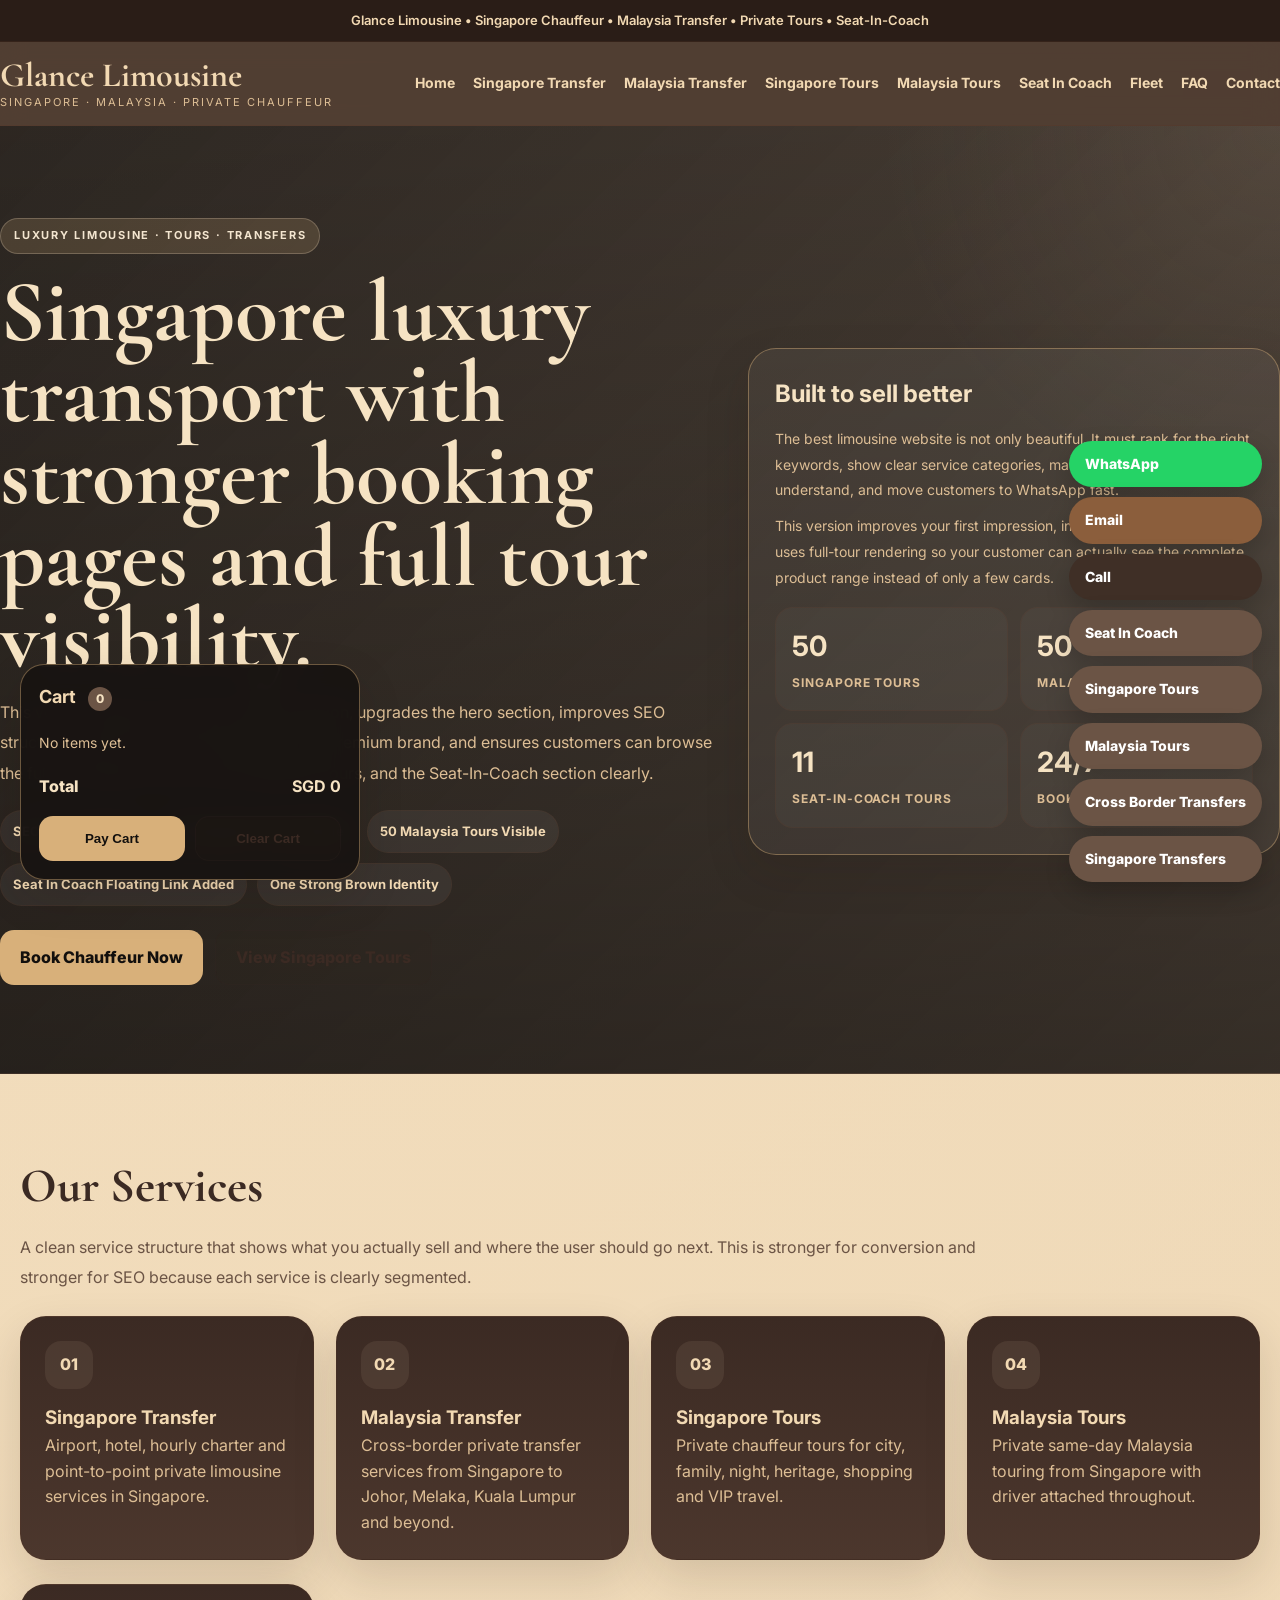
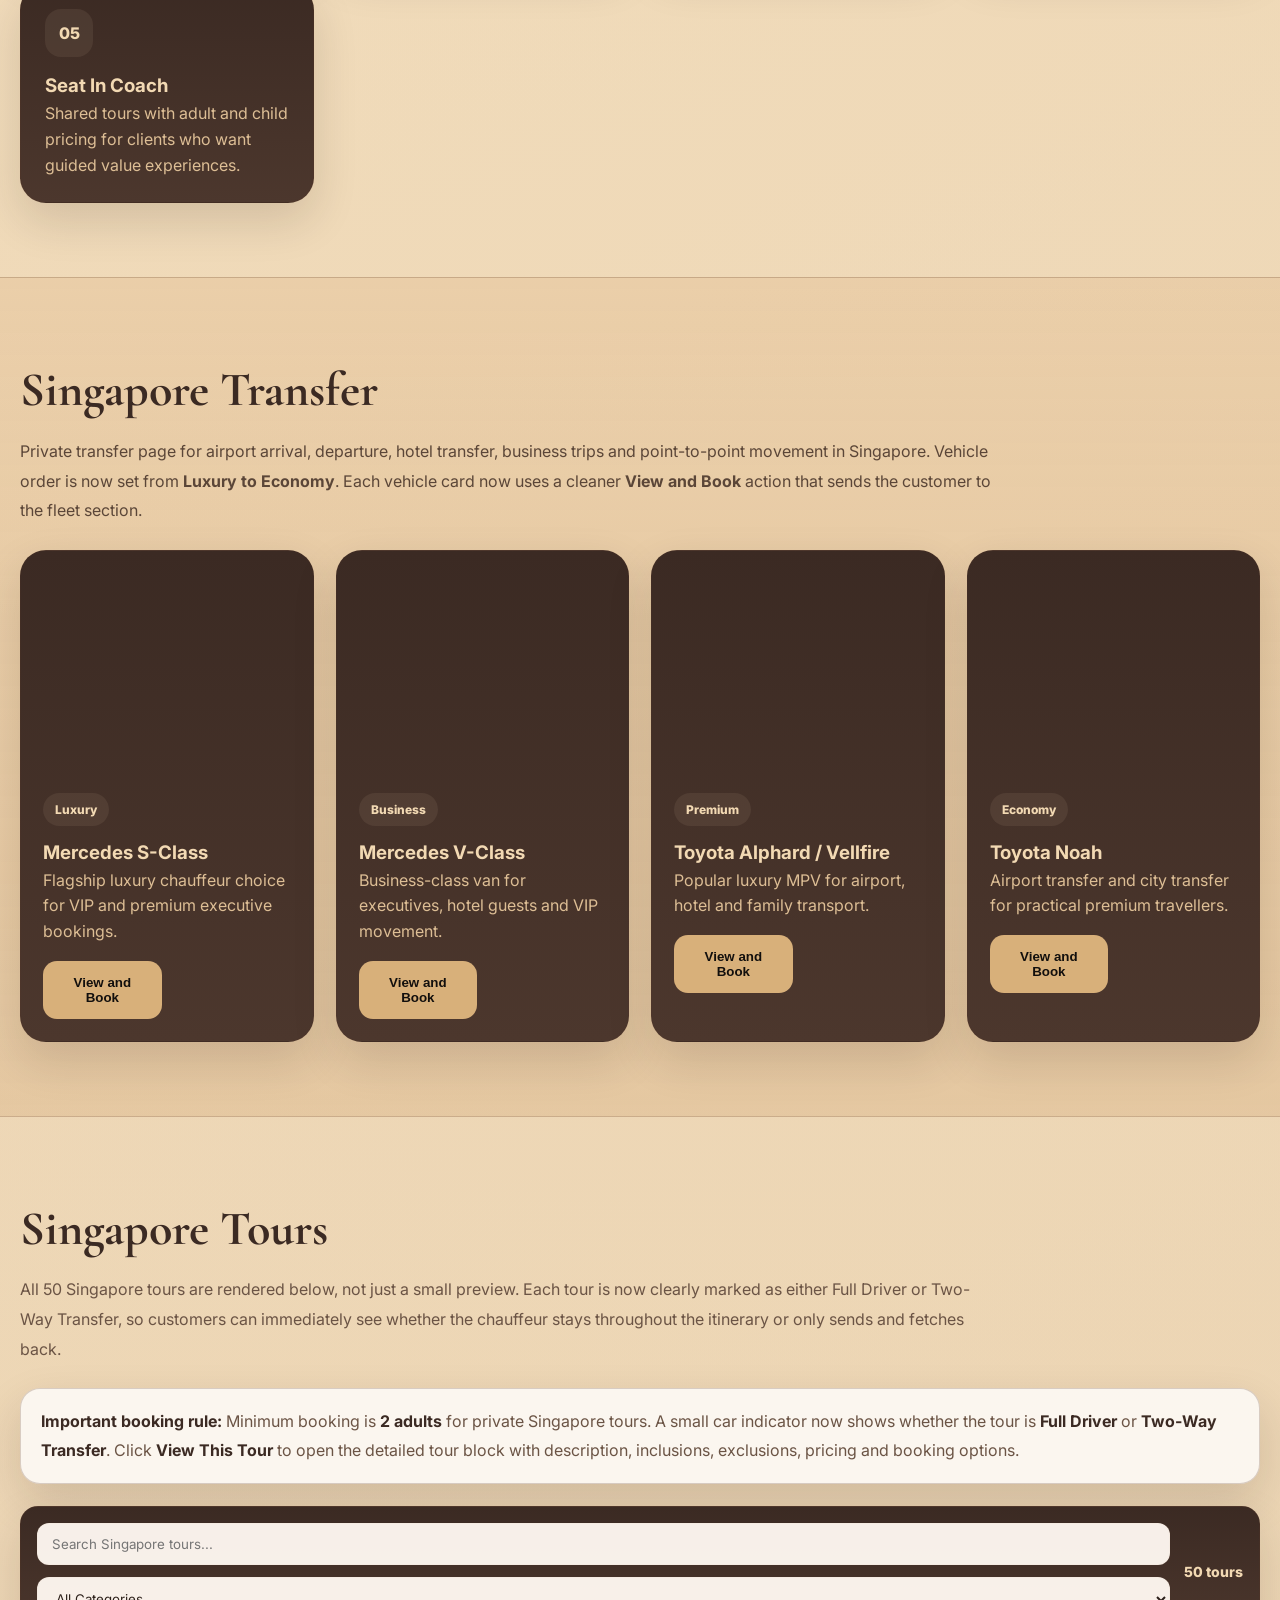
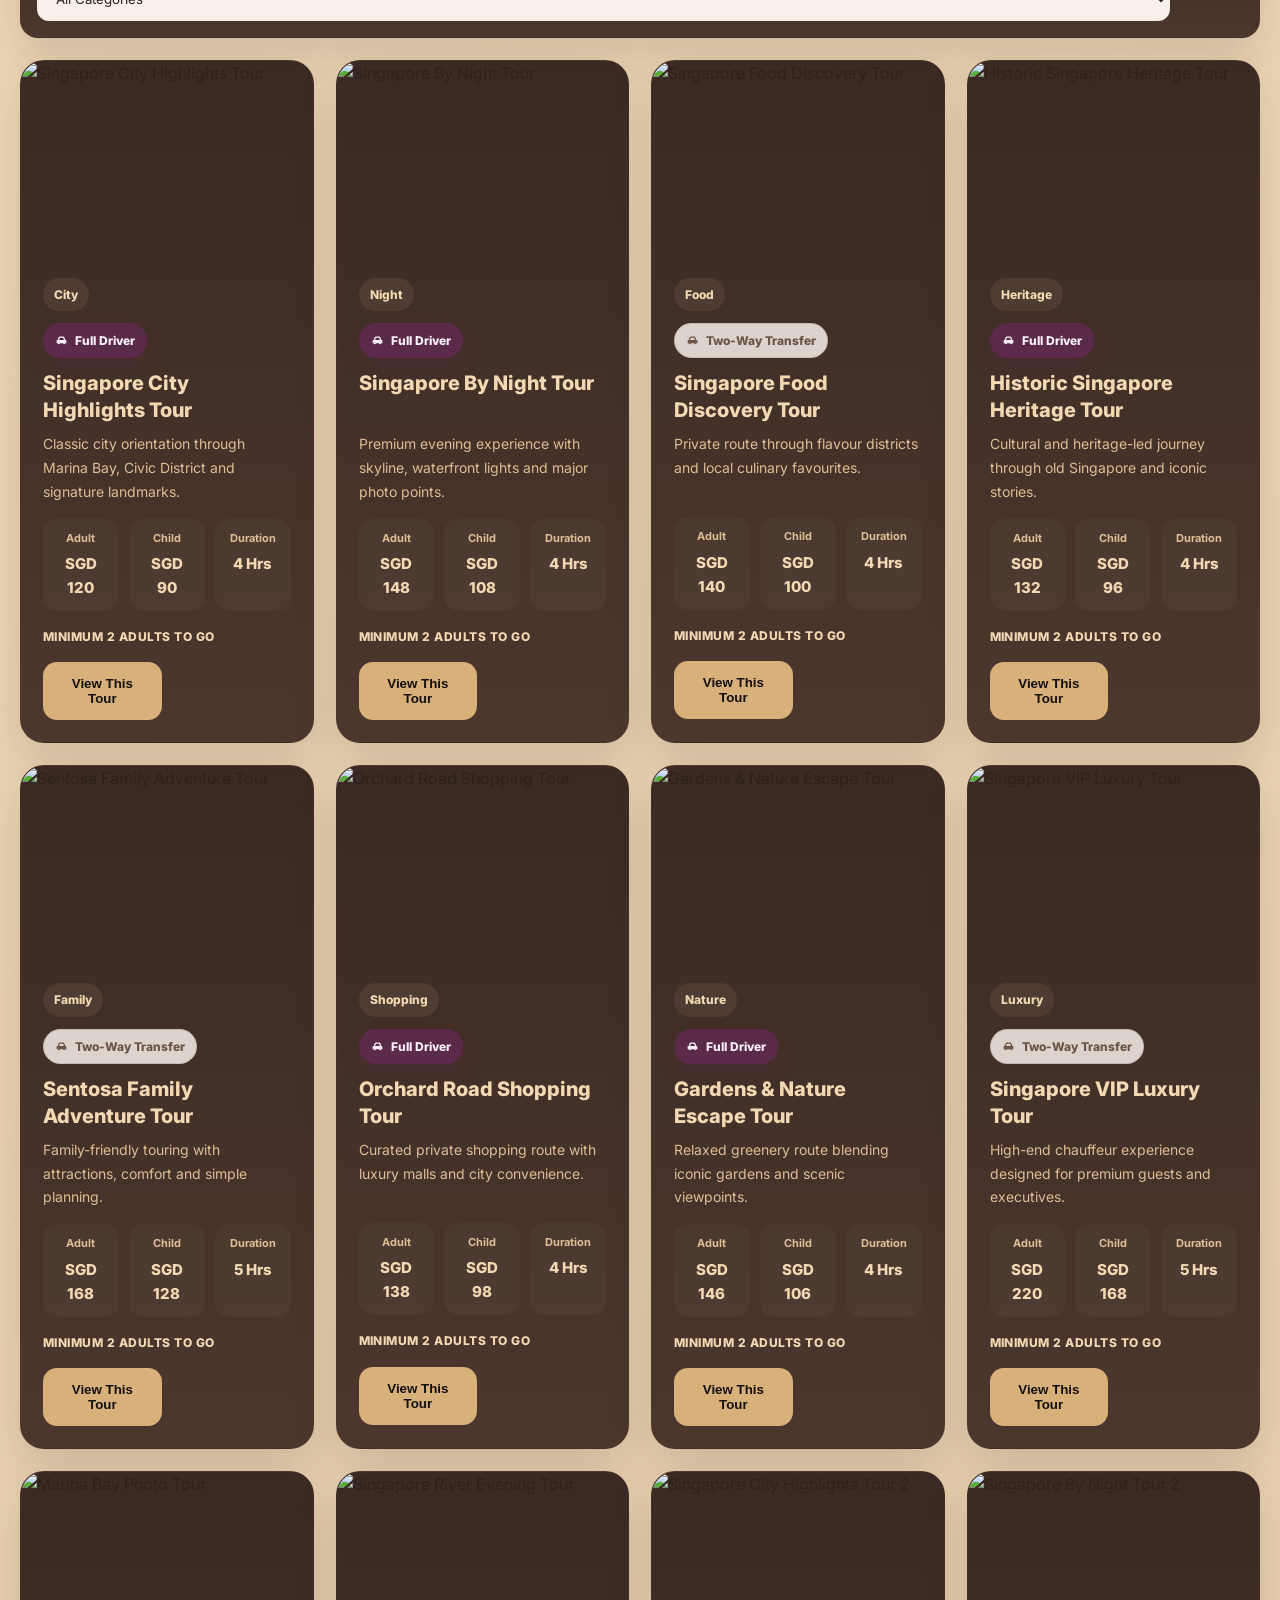
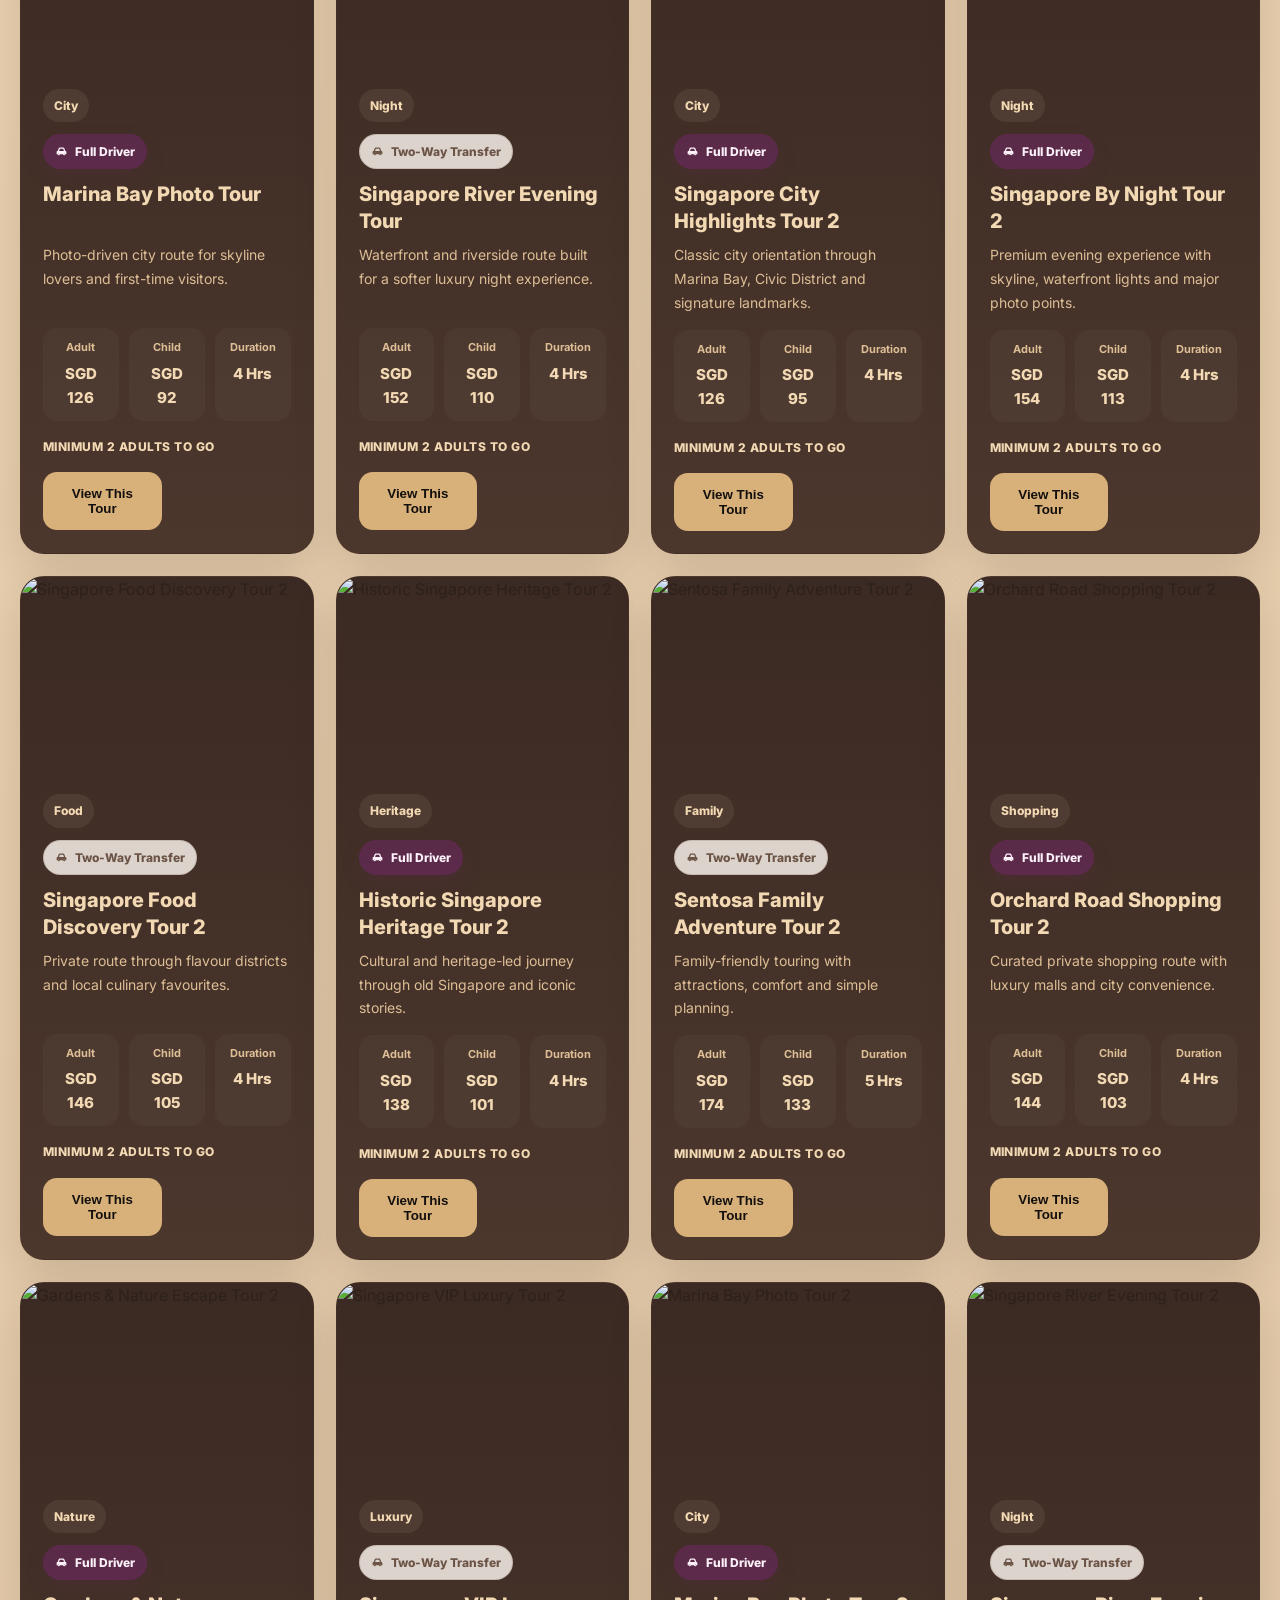
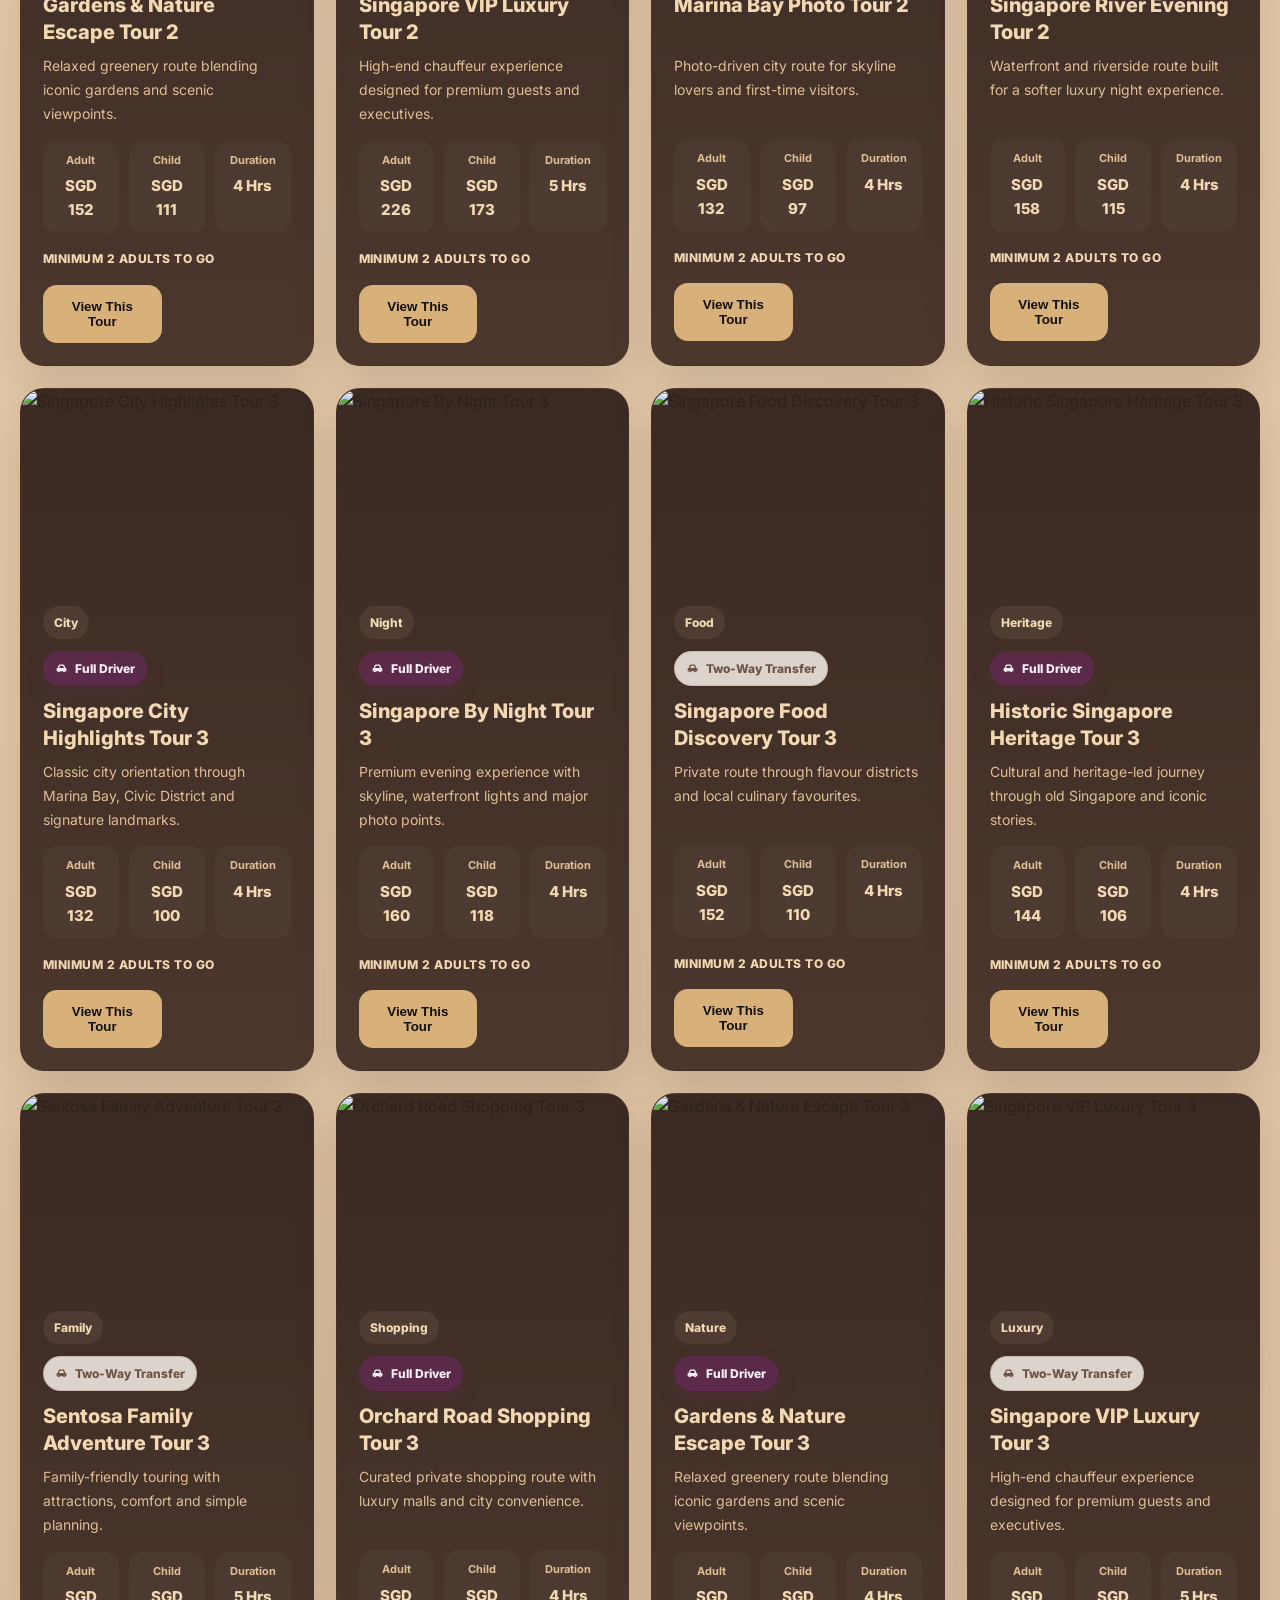
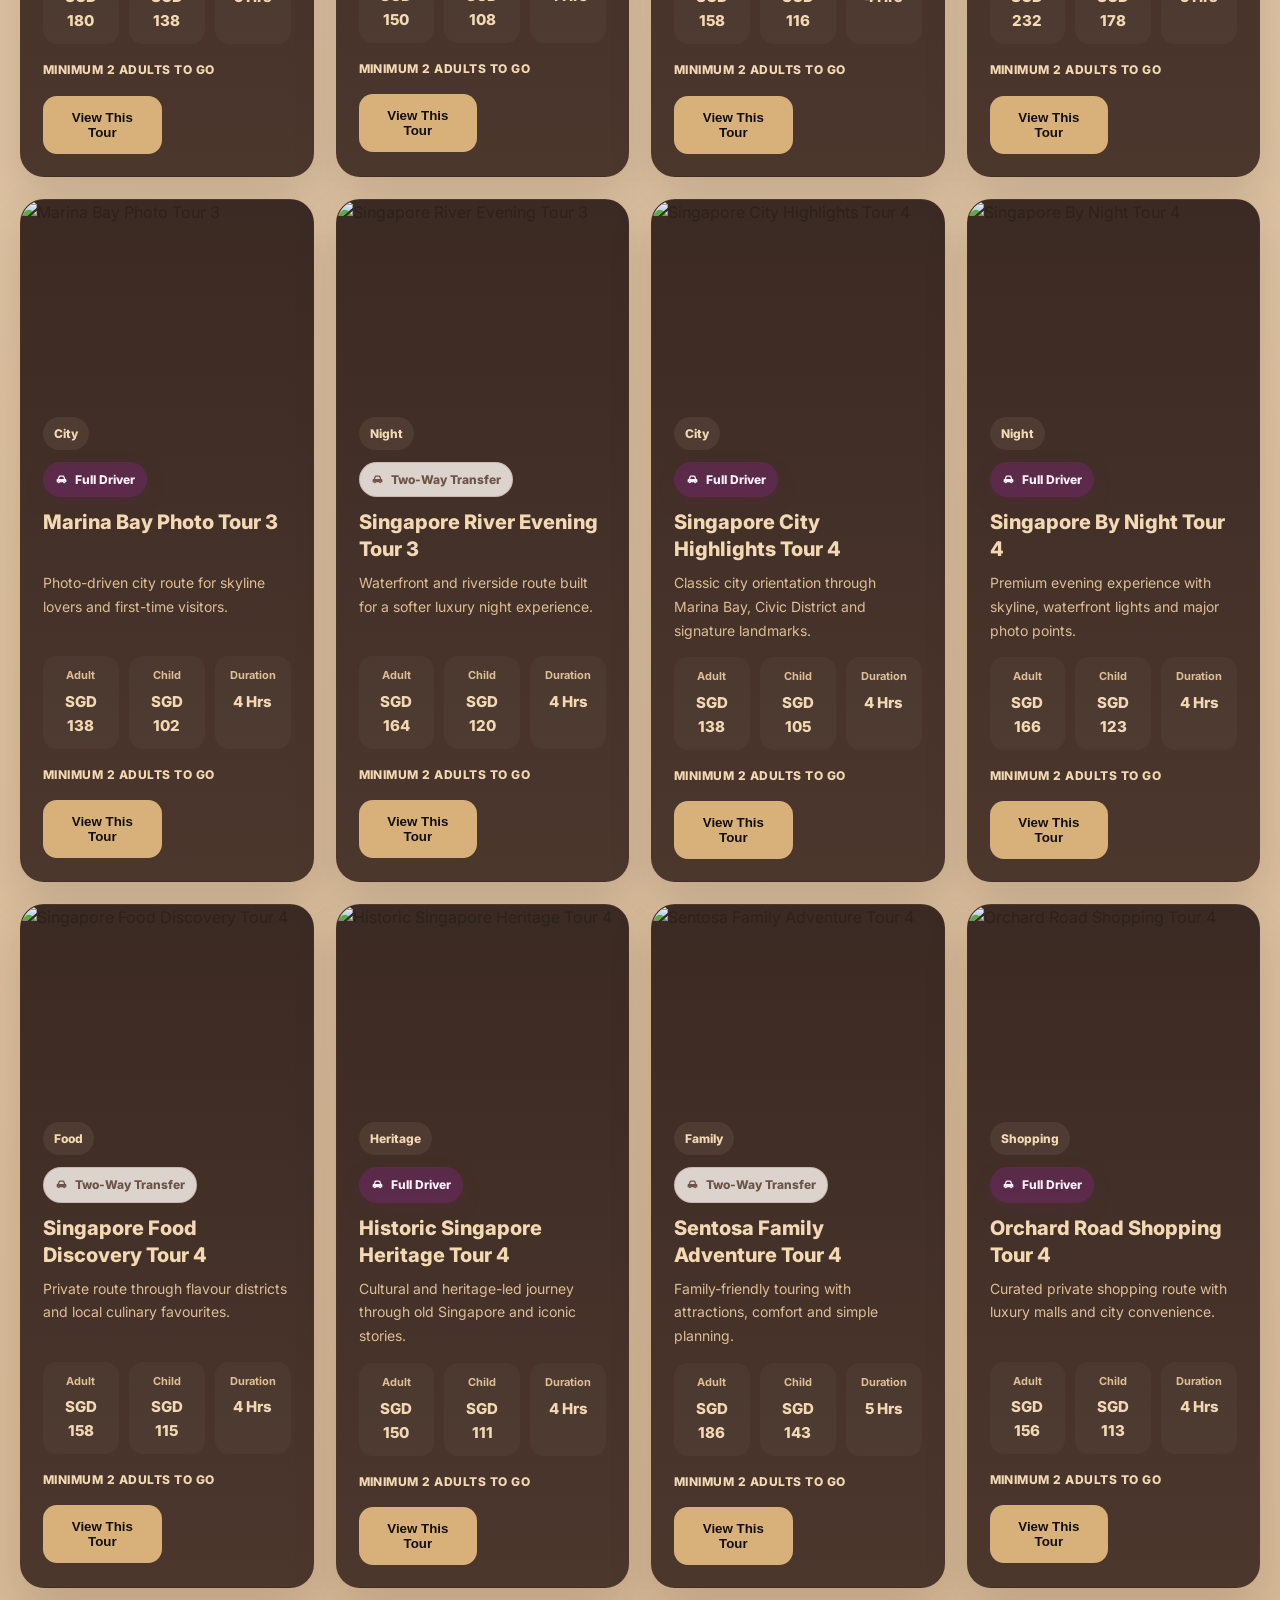
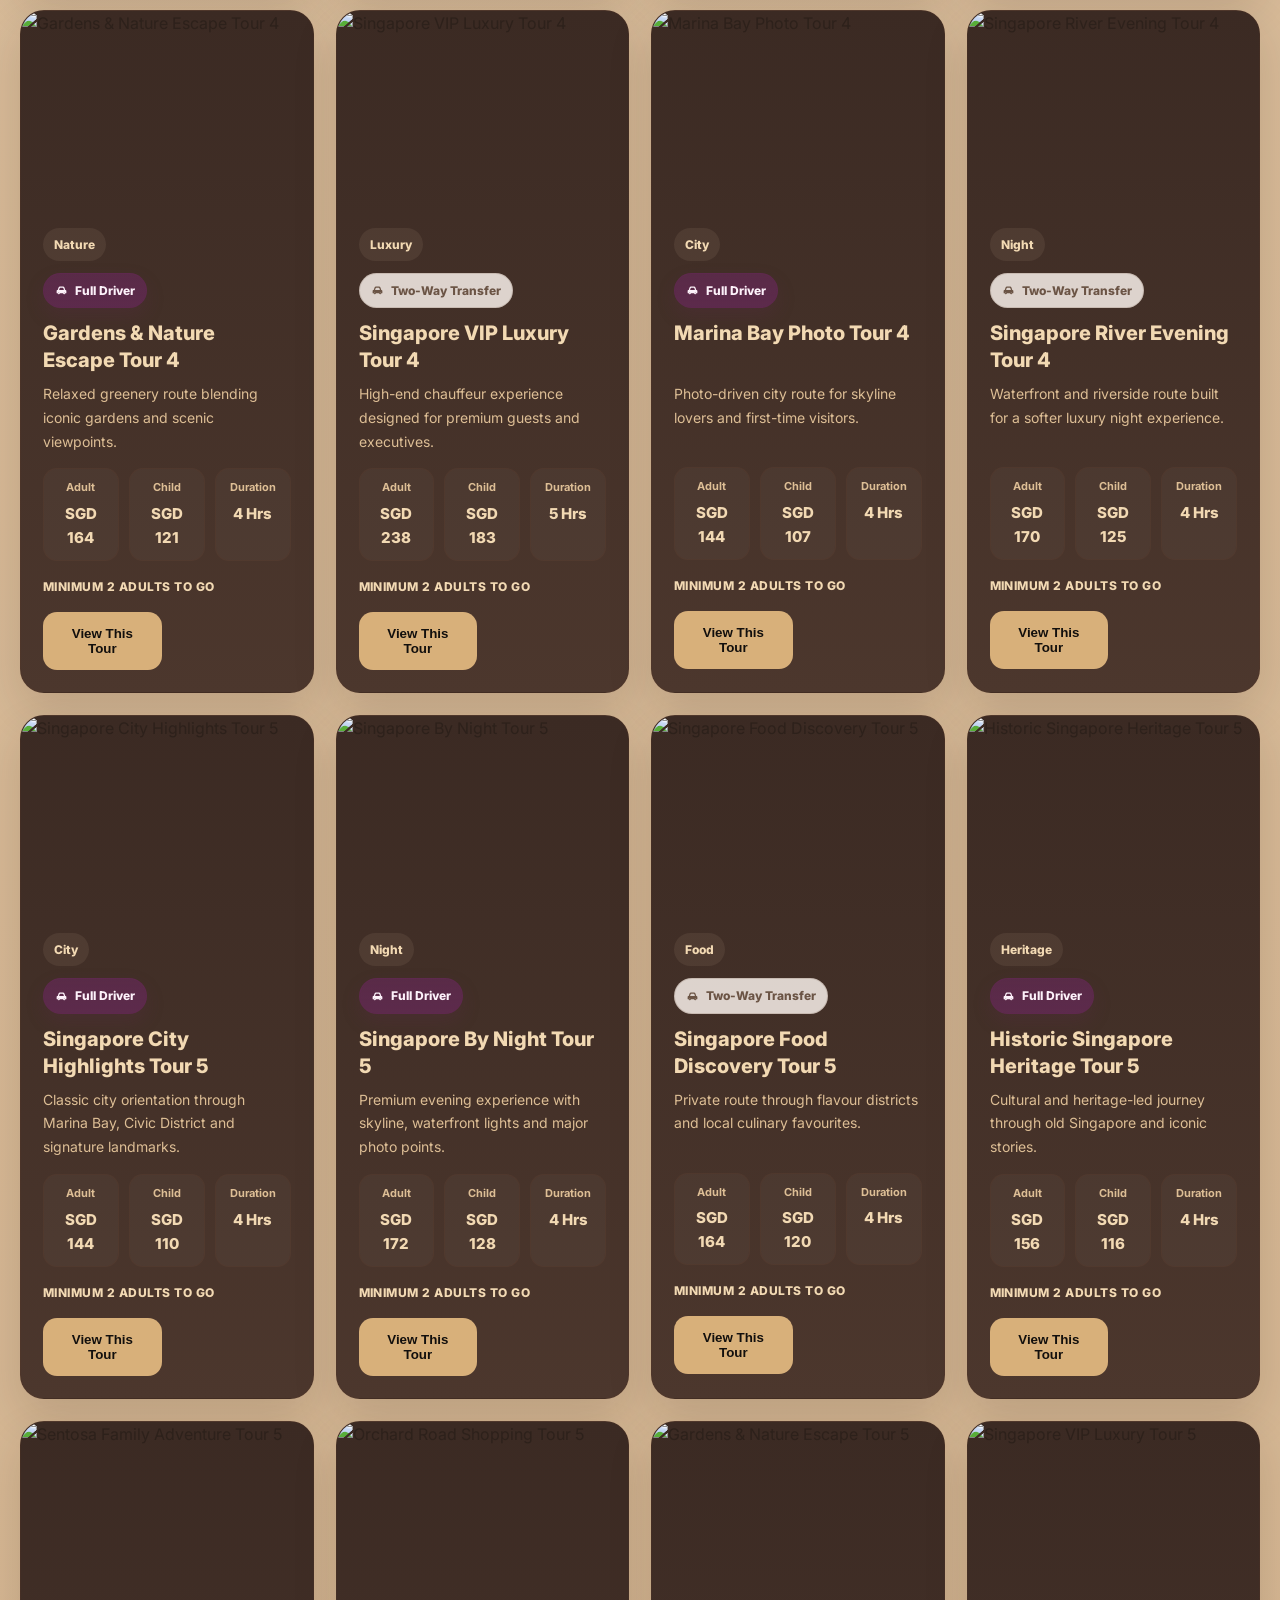
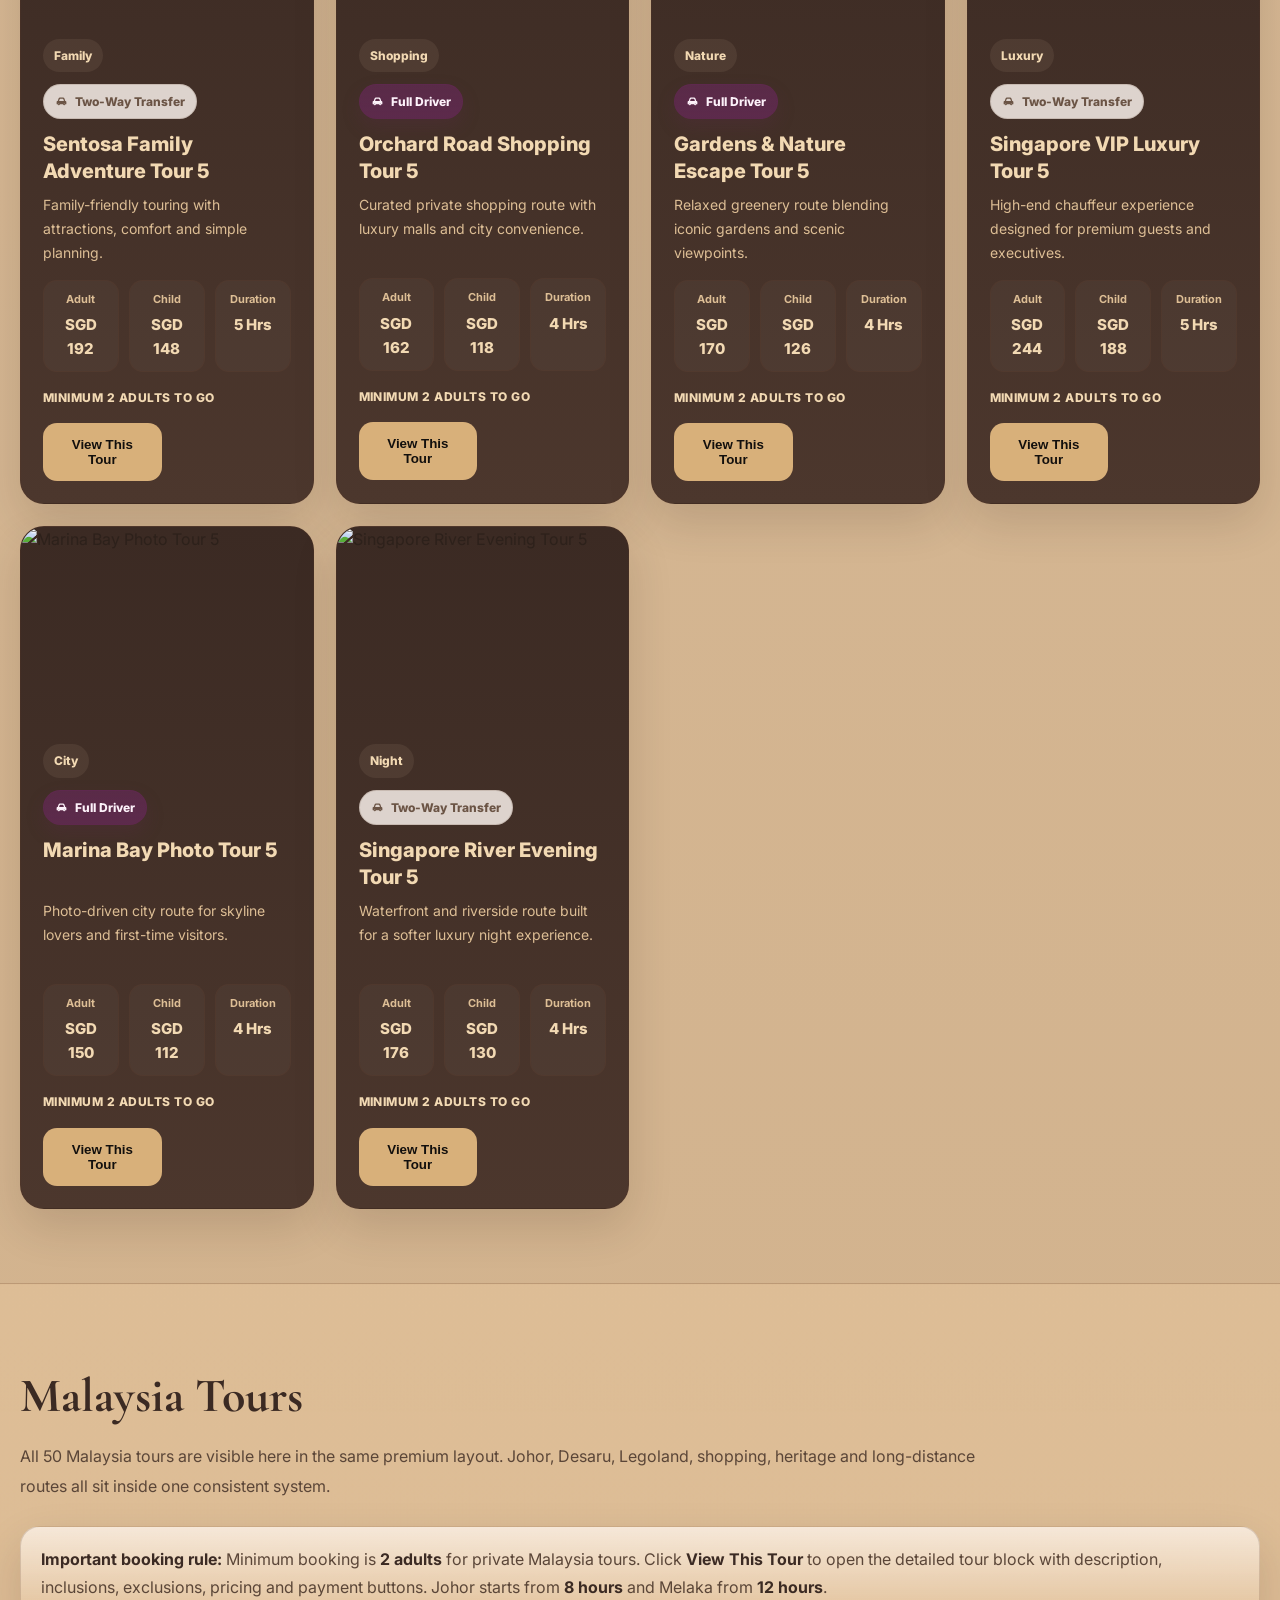
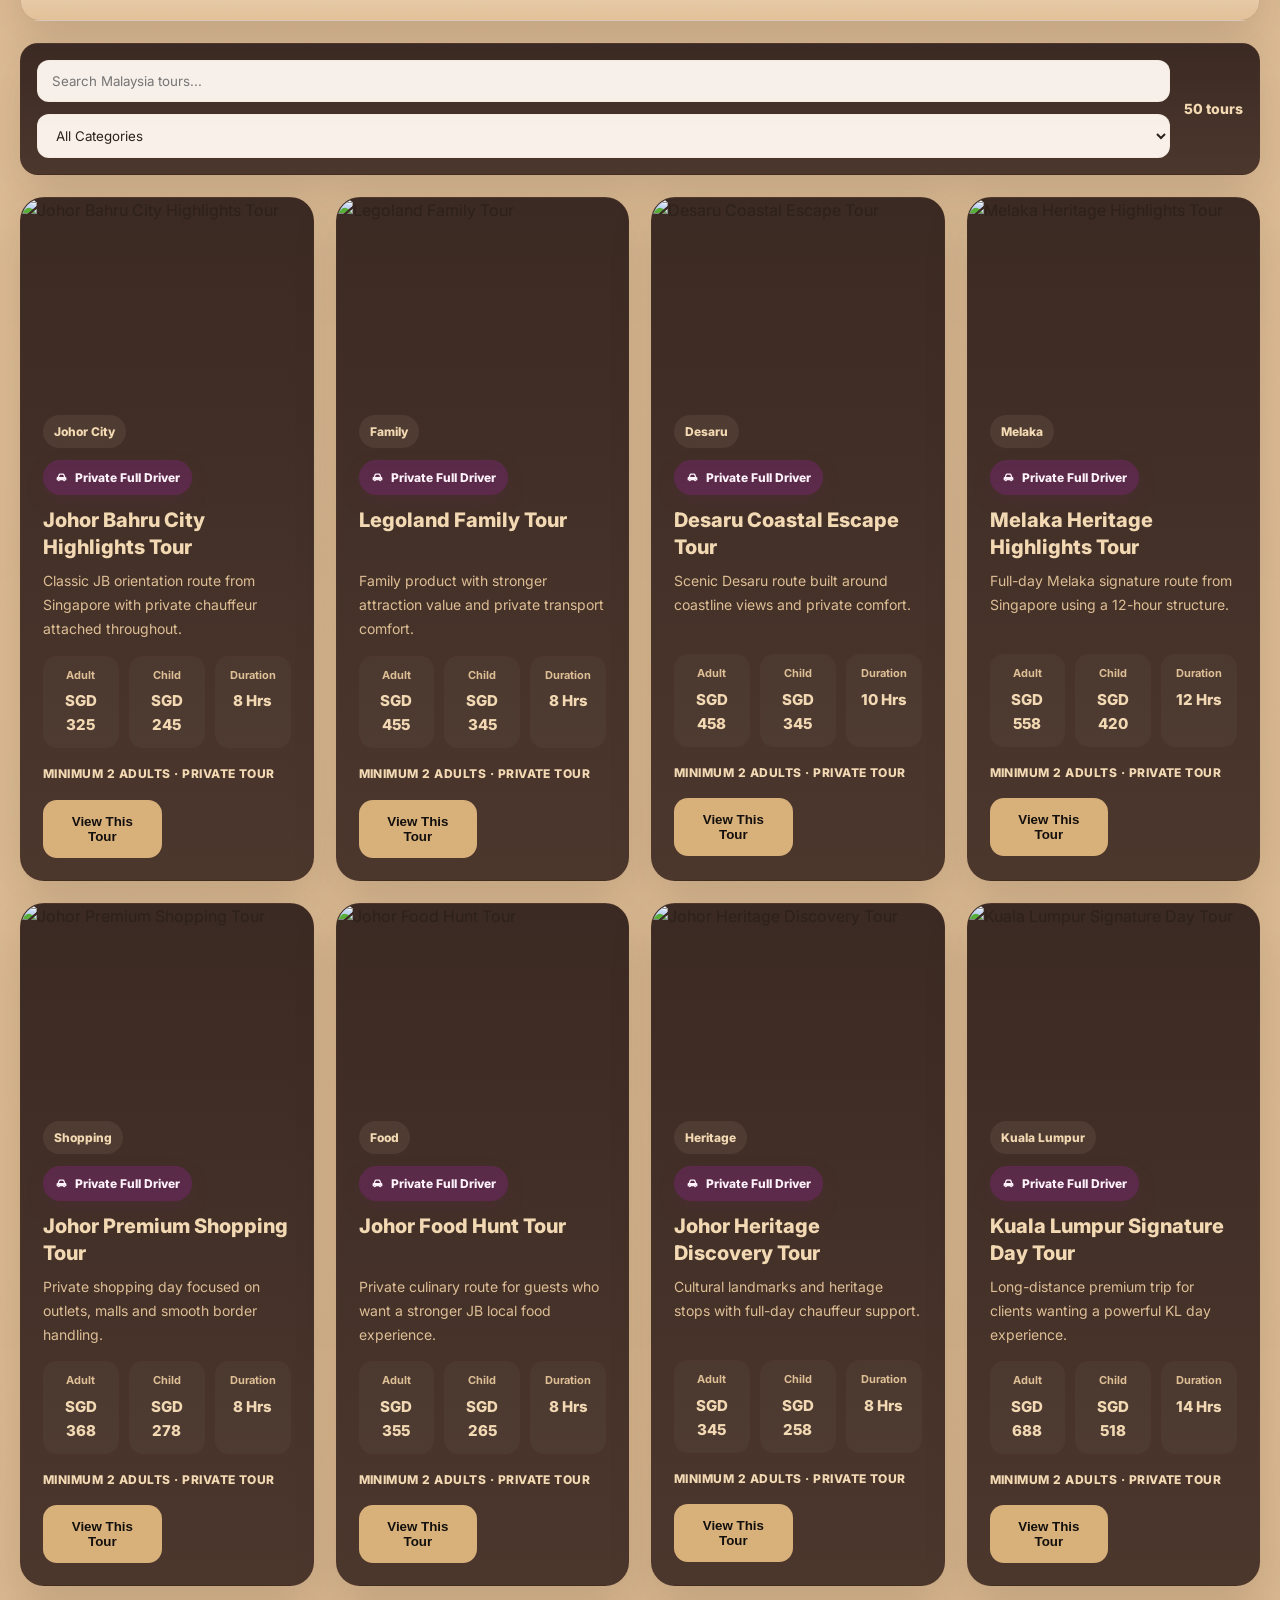
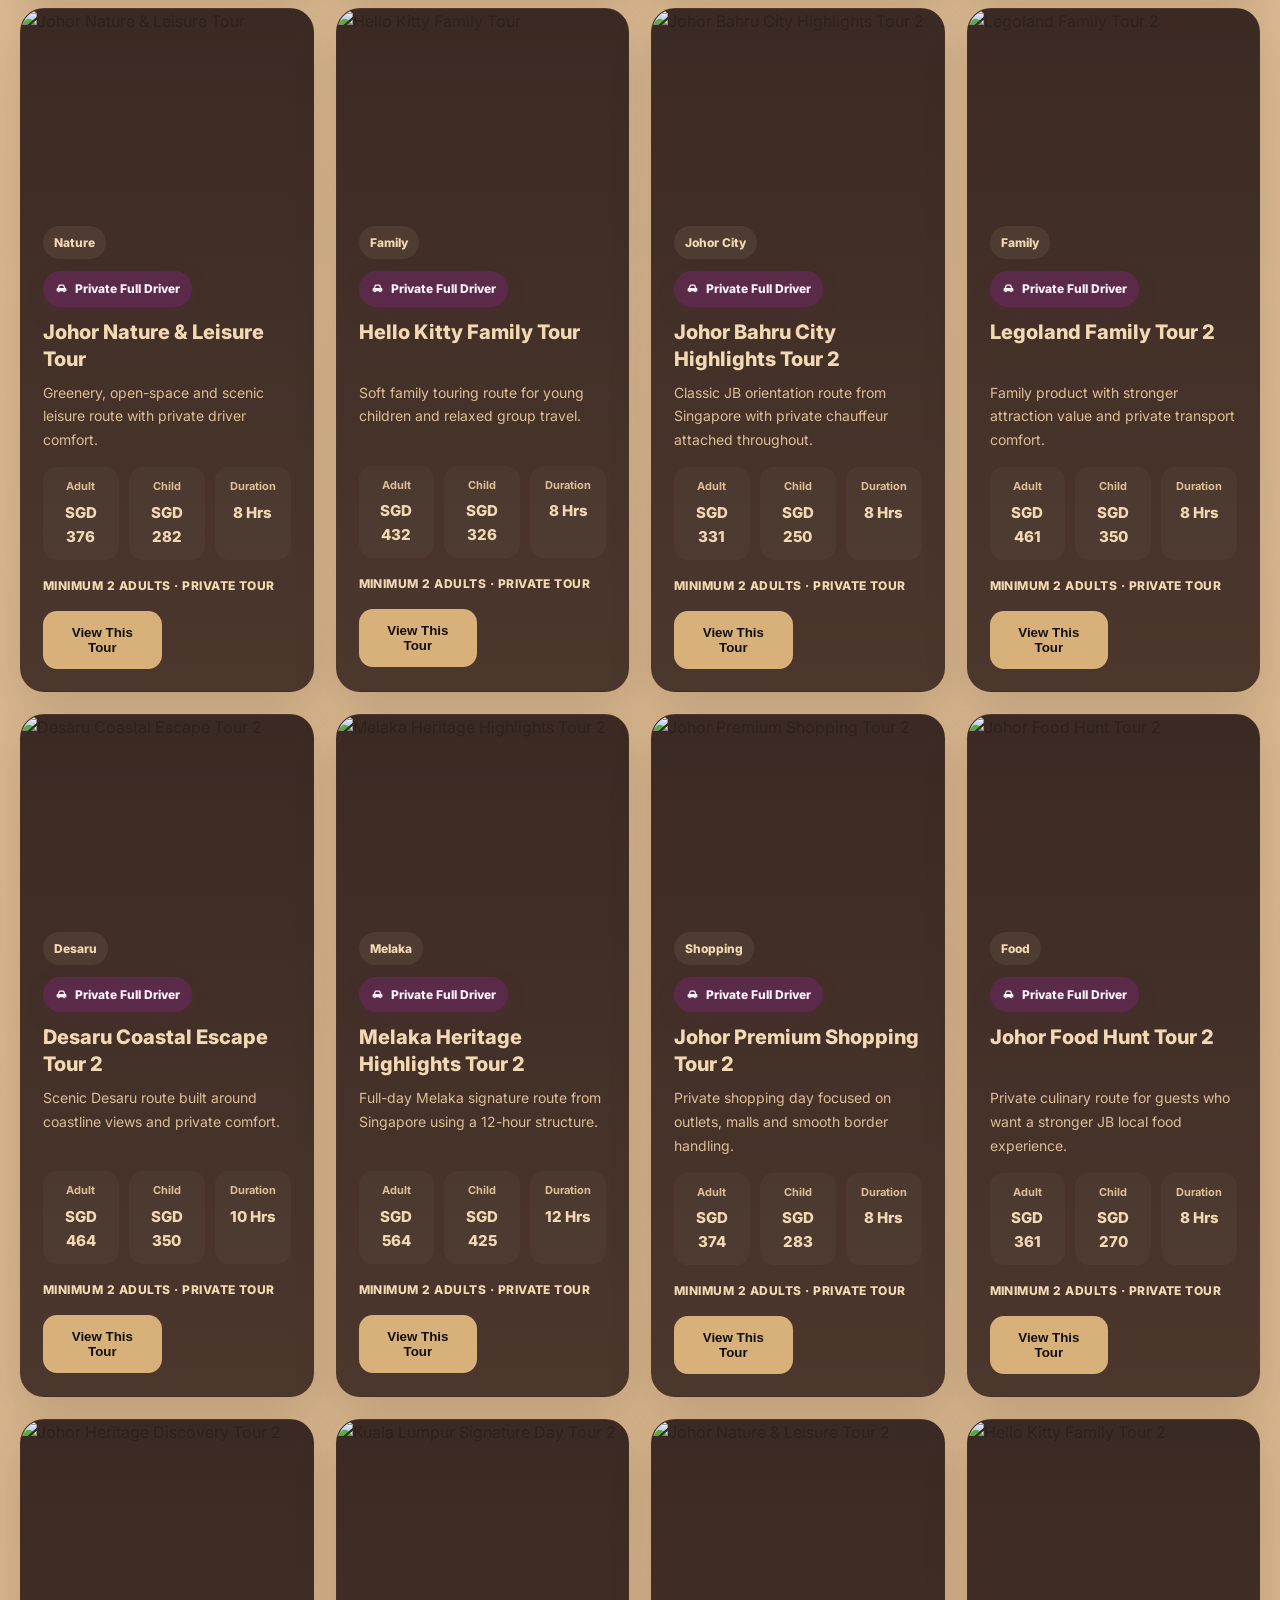
==== commit 78606fb6: "new" ====
--- a/index.html
+++ b/index.html
@@ -1,1013 +1,587 @@
 <!DOCTYPE html>
 <html lang="en">
 <head>
-<meta charset="UTF-8" />
-<meta name="viewport" content="width=device-width, initial-scale=1.0" />
-<title>Glance Limousine | Complete Site</title>
-<link rel="preconnect" href="https://fonts.googleapis.com">
-<link rel="preconnect" href="https://fonts.gstatic.com" crossorigin>
-<link href="https://fonts.googleapis.com/css2?family=Inter:wght@300;400;500;600;700;800&family=Cormorant+Garamond:wght@500;600;700&display=swap" rel="stylesheet">
-<style>
-*{box-sizing:border-box;margin:0;padding:0}
-:root{--navy:#0c2345;--navy2:#173764;--gold:#d7b56d;--bg:#f6f8fc;--white:#fff;--line:#e4ebf3;--text:#13284a;--muted:#667791;--shadow:0 18px 45px rgba(12,35,69,.08);--dark:#181311;--dark2:#241c18}
-html{scroll-behavior:smooth}
-body{font-family:'Inter',sans-serif;background:var(--bg);color:var(--text)}
-a{text-decoration:none;color:inherit}.container{width:min(1380px,calc(100% - 32px));margin:0 auto}
-.topbar{position:sticky;top:0;z-index:1000;background:rgba(255,255,255,.94);backdrop-filter:blur(12px);border-bottom:1px solid rgba(16,33,60,.08)}
-.nav{display:flex;align-items:center;justify-content:space-between;gap:20px;padding:16px 0}.brand small{display:block;font-size:11px;letter-spacing:.3em;text-transform:uppercase;color:var(--gold);font-weight:700}.brand strong{display:block;font-size:28px;color:var(--navy);font-family:'Cormorant Garamond',serif}.brand span{display:block;color:var(--muted);font-size:12px;margin-top:2px}.navlinks{display:flex;gap:18px;flex-wrap:wrap;font-size:14px;color:#3d5577;align-items:center}.navlinks a:hover{color:var(--navy)}
-.btn{display:inline-flex;align-items:center;justify-content:center;padding:14px 22px;border-radius:999px;font-weight:700;border:1px solid transparent;transition:.2s ease;cursor:pointer}.btn-primary{background:var(--navy);color:#fff}.btn-gold{background:var(--gold);color:#111}.btn-ghost{background:#fff;border-color:#d8e0ea;color:var(--navy)}
-.hero{background:linear-gradient(135deg,#eef3fa 0%,#f7f8fb 38%,#f1eadc 100%);padding:72px 0 56px;border-bottom:1px solid #e2e8f0}.hero-grid{display:grid;grid-template-columns:1.05fr .95fr;gap:30px;align-items:center}.eyebrow{display:inline-block;padding:9px 14px;border-radius:999px;background:#fff;border:1px solid #dbe3ed;color:var(--navy2);font-size:11px;letter-spacing:.18em;text-transform:uppercase;font-weight:700}h1{font-family:'Cormorant Garamond',serif;font-size:72px;line-height:.95;letter-spacing:-.02em;margin:18px 0;color:var(--navy)}.gold{color:#bb8a2f}.lead{font-size:18px;line-height:1.9;color:#47607f;max-width:700px}.hero-actions{display:flex;gap:14px;flex-wrap:wrap;margin-top:28px}.hero-metrics{display:grid;grid-template-columns:repeat(4,1fr);gap:14px;margin-top:30px}.metric{background:#fff;border:1px solid #dde5ef;border-radius:22px;padding:20px;box-shadow:var(--shadow)}.metric strong{display:block;font-size:28px;color:var(--navy)}.metric span{display:block;color:var(--muted);font-size:13px;margin-top:6px}.hero-card{background:#fff;border:1px solid #dde5ef;border-radius:28px;padding:26px;box-shadow:var(--shadow)}.hero-card h3{font-size:24px;color:var(--navy);margin-bottom:12px}.hero-card p{color:var(--muted);line-height:1.8;font-size:14px}.hero-list{display:grid;gap:12px;margin-top:18px}.hero-item{display:flex;justify-content:space-between;gap:16px;padding:14px 16px;background:#f8fafc;border:1px solid #e5edf5;border-radius:16px}.hero-item strong{display:block;color:var(--navy)}.hero-item small{display:block;color:var(--muted);margin-top:3px}
-.section{padding:70px 0}.section-head{display:flex;justify-content:space-between;gap:20px;align-items:end;margin-bottom:24px}.section-head h2{font-family:'Cormorant Garamond',serif;font-size:46px;color:var(--navy)}.section-head p{max-width:760px;color:var(--muted);line-height:1.8}.grid4{display:grid;grid-template-columns:repeat(4,1fr);gap:22px}.card{background:#fff;border-radius:22px;border:1px solid #e7edf5;box-shadow:0 12px 32px rgba(12,35,69,.07);padding:24px}.card h3{color:var(--navy);font-size:24px;margin-bottom:10px}.card p{color:#6c7d97;line-height:1.75}.transfer-grid{display:grid;grid-template-columns:1fr 1fr;gap:24px}.notice{background:#fff;border:1px solid #e5ebf3;box-shadow:0 10px 30px rgba(12,35,69,.06);border-radius:18px;padding:16px 18px;color:#5f7190;line-height:1.7;font-size:14px;margin:0 0 22px}.notice strong{color:var(--navy)}
-.toolbar{display:flex;gap:14px;justify-content:space-between;align-items:center;flex-wrap:wrap;margin:0 0 22px;background:#fff;padding:16px;border-radius:18px;border:1px solid #e5ebf3;box-shadow:0 10px 30px rgba(12,35,69,.06)}.toolbar-left{display:flex;gap:12px;flex-wrap:wrap;align-items:center;flex:1}.toolbar input,.toolbar select{padding:12px 14px;border:1px solid #d8e1ec;border-radius:12px;font-family:inherit;min-width:220px;outline:none;background:#fff}.count{font-weight:700;color:#0c2345;font-size:14px}
-.tour-grid{display:grid;grid-template-columns:repeat(auto-fit,minmax(280px,1fr));gap:22px}.tour-card{background:#fff;border-radius:22px;overflow:hidden;border:1px solid #e7edf5;box-shadow:0 12px 32px rgba(12,35,69,.07);transition:.22s ease}.tour-card:hover{transform:translateY(-5px);box-shadow:0 20px 40px rgba(12,35,69,.11)}.tour-card img{width:100%;height:190px;object-fit:cover;display:block}.tour-body{padding:18px}.badge{display:inline-block;background:#f3ead7;color:#9a742c;border-radius:999px;padding:7px 11px;font-size:12px;font-weight:800;margin-bottom:12px}.title{font-size:20px;font-weight:800;color:#0c2345;line-height:1.35;margin-bottom:8px;min-height:54px}.desc{color:#6c7d97;font-size:14px;line-height:1.65;margin-bottom:15px;min-height:88px}.meta{display:grid;grid-template-columns:1fr 1fr 1fr;gap:10px;margin-bottom:16px}.meta-box{background:#f8fafc;border:1px solid #e5edf5;border-radius:14px;padding:10px;text-align:center}.meta-label{display:block;font-size:11px;color:#7a8aa3;margin-bottom:5px;font-weight:700}.meta-value{display:block;font-size:15px;font-weight:800;color:#0c2345}.note-line{font-size:12px;color:#667791;line-height:1.6;margin:8px 0 0;min-height:38px}.btn-block{display:block;width:100%;text-align:center;background:#0c2345;color:#fff;padding:14px 16px;border-radius:14px;font-weight:800}
-.transfer-calc{background:#fff;padding:24px;border-radius:20px;box-shadow:var(--shadow);border:1px solid #e5ebf3}.field{margin-bottom:14px}.field label{display:block;font-weight:700;color:var(--navy);margin-bottom:7px;font-size:14px}.field select,.field input{width:100%;padding:12px;border:1px solid #d8e1ec;border-radius:12px}.result{margin-top:10px;font-size:18px;font-weight:800;color:var(--navy)}.table-wrap{overflow:auto;background:#fff;border-radius:20px;border:1px solid #e5ebf3;box-shadow:var(--shadow)}table{width:100%;border-collapse:collapse;background:#fff}th{background:#0c2345;color:#fff;padding:14px;white-space:nowrap}td{padding:14px;border-bottom:1px solid #eee;white-space:nowrap}
-.fleet-shell{background:linear-gradient(180deg,var(--dark),var(--dark2));color:#fff;border-radius:28px;padding:34px;border:1px solid rgba(255,255,255,.08)}.fleet-shell h2,.fleet-shell h3{color:#f2e4cf}.fleet-grid{display:grid;grid-template-columns:repeat(3,1fr);gap:20px;margin-top:24px}.fleet-box{background:rgba(255,255,255,.06);border:1px solid rgba(255,255,255,.1);border-radius:20px;padding:22px}.fleet-box p{color:#e6ddd4}
-.blog-grid{display:grid;grid-template-columns:repeat(3,1fr);gap:22px}.blog-card{background:#fff;border:1px solid #e5ebf3;border-radius:22px;padding:24px;box-shadow:var(--shadow)}.blog-card small{display:block;color:#9a742c;font-weight:800;letter-spacing:.08em;text-transform:uppercase;margin-bottom:8px}.blog-card h3{font-size:24px;color:var(--navy);margin-bottom:10px}.blog-card p{color:var(--muted);line-height:1.75}
-.faq-grid{display:grid;gap:16px}.faq-item{background:#fff;border:1px solid #e5ebf3;border-radius:20px;padding:22px;box-shadow:var(--shadow)}.faq-item h3{font-size:22px;color:var(--navy);margin-bottom:8px}.faq-item p{color:var(--muted);line-height:1.75}
-.footer{background:#0c2345;color:#fff;margin-top:40px}.footer-inner{max-width:1380px;margin:0 auto;padding:34px 20px;display:grid;grid-template-columns:1fr 1fr 1fr;gap:24px}.footer h4{margin-bottom:10px;font-size:18px}.footer p,.footer a{color:rgba(255,255,255,.82);line-height:1.8;font-size:14px}.floating-contact{position:fixed;right:18px;bottom:18px;display:flex;flex-direction:column;gap:10px;z-index:1000}.floating-contact a{text-decoration:none;color:#fff;padding:12px 16px;border-radius:999px;font-size:14px;font-weight:800;box-shadow:0 10px 26px rgba(0,0,0,.15)}.wa-btn{background:#25D366}.call-btn{background:var(--navy)}.mail-btn{background:#8b6b32}
-@media (max-width:1100px){.hero-grid,.transfer-grid,.footer-inner,.blog-grid,.grid4,.fleet-grid{grid-template-columns:1fr 1fr}.hero-metrics{grid-template-columns:1fr 1fr}.section-head{display:block}h1{font-size:54px}}
-@media (max-width:760px){.nav{flex-direction:column;align-items:flex-start}.hero-grid,.transfer-grid,.footer-inner,.blog-grid,.grid4,.fleet-grid,.hero-metrics,.meta{grid-template-columns:1fr}.toolbar input,.toolbar select{min-width:100%}h1{font-size:42px}.section-head h2{font-size:34px}}
-</style>
+  <meta charset="UTF-8" />
+  <meta name="viewport" content="width=device-width, initial-scale=1.0" />
+  <title>Glance Limousine | Singapore Limousine, Malaysia Transfers, Private Tours & Seat-In-Coach</title>
+  <meta name="description" content="Glance Limousine offers luxury chauffeur services in Singapore, cross-border Malaysia transfers, private Singapore tours, private Malaysia tours, and seat-in-coach shared tours." />
+  <meta name="keywords" content="Singapore limousine, Singapore airport transfer, chauffeur service Singapore, Malaysia transfer from Singapore, Johor transfer, Singapore private tours, Malaysia tours, seat in coach Singapore, luxury transport Singapore" />
+  <meta name="robots" content="index, follow" />
+  <meta property="og:title" content="Glance Limousine | Luxury Chauffeur, Tours & Cross-Border Transfers" />
+  <meta property="og:description" content="Luxury chauffeur service across Singapore and Malaysia with private transfers, private tours, and seat-in-coach experiences." />
+  <meta property="og:type" content="website" />
+  <meta property="og:image" content="https://images.unsplash.com/photo-1503376780353-7e6692767b70?auto=format&fit=crop&w=1600&q=80" />
+  <meta name="theme-color" content="#241c18" />
+  <link rel="preconnect" href="https://fonts.googleapis.com">
+  <link rel="preconnect" href="https://fonts.gstatic.com" crossorigin>
+  <link href="https://fonts.googleapis.com/css2?family=Inter:wght@300;400;500;600;700;800&family=Cormorant+Garamond:wght@500;600;700&display=swap" rel="stylesheet">
+    <link rel="stylesheet" href="styles.css" />
 </head>
 <body>
-<div class="topbar">
-  <div class="container nav">
-    <div class="brand">
-      <small>Luxury Chauffeur</small>
-      <strong>Glance Limousine</strong>
-      <span>Singapore · Malaysia · Private & Shared Tours</span>
-    </div>
-    <div class="navlinks">
-      <a href="#home">Home</a>
-      <a href="#singapore-transfer">Singapore Transfer</a>
-      <a href="#malaysia-transfer">Malaysia Transfer</a>
-      <a href="#singapore-tours">Singapore Tours</a>
-      <a href="#malaysia-tours">Malaysia Tours</a>
-      <a href="#sit-in-coach">Sit In Coach</a>
-      <a href="#fleet">Fleet</a>
-      <a href="#blog">Blog</a>
-      <a href="#faq">FAQ</a>
+  <div class="topbar">Glance Limousine • Singapore Chauffeur • Malaysia Transfer • Private Tours • Seat-In-Coach</div>
+
+  <header class="navbar">
+    <div class="container nav-inner">
+      <div class="brand">
+        <div class="brand-title">Glance Limousine</div>
+        <div class="brand-sub">Singapore · Malaysia · Private Chauffeur</div>
+      </div>
+      <nav class="nav-links">
+        <a href="#home">Home</a>
+        <a href="#sg-transfer">Singapore Transfer</a>
+        <a href="#my-transfer">Malaysia Transfer</a>
+        <a href="#sg-tours">Singapore Tours</a>
+        <a href="#my-tours">Malaysia Tours</a>
+        <a href="#shared">Seat In Coach</a>
+        <a href="#fleet">Fleet</a>
+        <a href="#faq">FAQ</a>
+        <a href="#contact">Contact</a>
+      </nav>
+    </div>
+  </header>
+
+  <section class="hero" id="home">
+    <div class="container hero-inner">
+      <div>
+        <div class="eyebrow">Luxury limousine · tours · transfers</div>
+        <h1>Singapore luxury transport with stronger booking pages and full tour visibility.</h1>
+        <p>
+          This version keeps your brown luxury direction, upgrades the hero section, improves SEO structure,
+          makes the whole site feel like one premium brand, and ensures customers can browse the full 50 Singapore tours,
+          full 50 Malaysia tours, and the Seat-In-Coach section clearly.
+        </p>
+        <div class="hero-points">
+          <span>SEO-Focused Hero</span>
+          <span>50 Singapore Tours Visible</span>
+          <span>50 Malaysia Tours Visible</span>
+          <span>Seat In Coach Floating Link Added</span>
+          <span>One Strong Brown Identity</span>
+        </div>
+        <div class="hero-actions">
+          <a class="btn" href="#contact">Book Chauffeur Now</a>
+          <a class="btn ghost" href="#sg-tours">View Singapore Tours</a>
+        </div>
+      </div>
+      <div class="hero-card">
+        <h3>Built to sell better</h3>
+        <p>The best limousine website is not only beautiful. It must rank for the right keywords, show clear service categories, make routes easy to understand, and move customers to WhatsApp fast.</p>
+        <p>This version improves your first impression, increases service clarity, and uses full-tour rendering so your customer can actually see the complete product range instead of only a few cards.</p>
+        <div class="hero-card-grid">
+          <div class="metric"><strong>50</strong><span>Singapore Tours</span></div>
+          <div class="metric"><strong>50</strong><span>Malaysia Tours</span></div>
+          <div class="metric"><strong>11</strong><span>Seat-In-Coach Tours</span></div>
+          <div class="metric"><strong>24/7</strong><span>Booking Ready</span></div>
+        </div>
+      </div>
+    </div>
+  </section>
+
+  <section class="section" id="services">
+    <div class="container">
+      <div class="section-head">
+        <h2>Our Services</h2>
+        <p>A clean service structure that shows what you actually sell and where the user should go next. This is stronger for conversion and stronger for SEO because each service is clearly segmented.</p>
+      </div>
+      <div class="grid-4">
+        <div class="card service-card"><div class="service-icon">01</div><h3>Singapore Transfer</h3><p>Airport, hotel, hourly charter and point-to-point private limousine services in Singapore.</p></div>
+        <div class="card service-card"><div class="service-icon">02</div><h3>Malaysia Transfer</h3><p>Cross-border private transfer services from Singapore to Johor, Melaka, Kuala Lumpur and beyond.</p></div>
+        <div class="card service-card"><div class="service-icon">03</div><h3>Singapore Tours</h3><p>Private chauffeur tours for city, family, night, heritage, shopping and VIP travel.</p></div>
+        <div class="card service-card"><div class="service-icon">04</div><h3>Malaysia Tours</h3><p>Private same-day Malaysia touring from Singapore with driver attached throughout.</p></div>
+      </div>
+      <div style="height:24px"></div>
+      <div class="grid-4">
+        <div class="card service-card"><div class="service-icon">05</div><h3>Seat In Coach</h3><p>Shared tours with adult and child pricing for clients who want guided value experiences.</p></div>
+      </div>
+    </div>
+  </section>
+
+  <section class="section alt" id="sg-transfer">
+    <div class="container">
+      <div class="section-head">
+        <h2>Singapore Transfer</h2>
+        <p>Private transfer page for airport arrival, departure, hotel transfer, business trips and point-to-point movement in Singapore. Vehicle order is now set from <strong>Luxury to Economy</strong>. Each vehicle card now uses a cleaner <strong>View and Book</strong> action that sends the customer to the fleet section.</p>
+      </div>
+      <div class="grid-4">
+        <div class="card fleet-card">
+          <div class="fleet-image" style="background-image:url('https://images.unsplash.com/photo-1552519507-da3b142c6e3d?auto=format&fit=crop&w=1200&q=80');"></div>
+          <div class="fleet-body">
+            <span class="tag">Luxury</span>
+            <h3>Mercedes S-Class</h3>
+            <p>Flagship luxury chauffeur choice for VIP and premium executive bookings.</p>
+            <div class="action-row">
+              <button class="btn full" onclick="openFleetPage('Mercedes S-Class')">View and Book</button>
+            </div>
+          </div>
+        </div>
+        <div class="card fleet-card">
+          <div class="fleet-image" style="background-image:url('https://images.unsplash.com/photo-1549399542-7e3f8b79c341?auto=format&fit=crop&w=1200&q=80');"></div>
+          <div class="fleet-body">
+            <span class="tag">Business</span>
+            <h3>Mercedes V-Class</h3>
+            <p>Business-class van for executives, hotel guests and VIP movement.</p>
+            <div class="action-row">
+              <button class="btn full" onclick="openFleetPage('Mercedes V-Class')">View and Book</button>
+            </div>
+          </div>
+        </div>
+        <div class="card fleet-card">
+          <div class="fleet-image" style="background-image:url('https://images.unsplash.com/photo-1503376780353-7e6692767b70?auto=format&fit=crop&w=1200&q=80');"></div>
+          <div class="fleet-body">
+            <span class="tag">Premium</span>
+            <h3>Toyota Alphard / Vellfire</h3>
+            <p>Popular luxury MPV for airport, hotel and family transport.</p>
+            <div class="action-row">
+              <button class="btn full" onclick="openFleetPage('Toyota Alphard / Vellfire')">View and Book</button>
+            </div>
+          </div>
+        </div>
+        <div class="card fleet-card">
+          <div class="fleet-image" style="background-image:url('https://images.unsplash.com/photo-1492144534655-ae79c964c9d7?auto=format&fit=crop&w=1200&q=80');"></div>
+          <div class="fleet-body">
+            <span class="tag">Economy</span>
+            <h3>Toyota Noah</h3>
+            <p>Airport transfer and city transfer for practical premium travellers.</p>
+            <div class="action-row">
+              <button class="btn full" onclick="openFleetPage('Toyota Noah')">View and Book</button>
+            </div>
+          </div>
+        </div>
+      </div>
+    </div>
+  </section>
+
+  <section class="section" id="sg-tours">
+    <div class="container">
+      <div class="section-head">
+        <h2>Singapore Tours</h2>
+        <p>All 50 Singapore tours are rendered below, not just a small preview. Each tour is now clearly marked as either Full Driver or Two-Way Transfer, so customers can immediately see whether the chauffeur stays throughout the itinerary or only sends and fetches back.</p>
+      </div>
+      <div class="notice"><strong>Important booking rule:</strong> Minimum booking is <strong>2 adults</strong> for private Singapore tours. A small car indicator now shows whether the tour is <strong>Full Driver</strong> or <strong>Two-Way Transfer</strong>. Click <strong>View This Tour</strong> to open the detailed tour block with description, inclusions, exclusions, pricing and booking options.</div>
+      <div style="height:22px"></div>
+      <div class="toolbar">
+        <div class="toolbar-left">
+          <input type="text" id="sgSearch" placeholder="Search Singapore tours..." />
+          <select id="sgCategory">
+            <option value="All">All Categories</option>
+            <option value="City">City</option>
+            <option value="Night">Night</option>
+            <option value="Food">Food</option>
+            <option value="Heritage">Heritage</option>
+            <option value="Family">Family</option>
+            <option value="Shopping">Shopping</option>
+            <option value="Nature">Nature</option>
+            <option value="Luxury">Luxury</option>
+          </select>
+        </div>
+        <div class="count" id="sgCount">50 tours</div>
+      </div>
+      <div class="tour-grid" id="sgTourGrid"></div>
+    </div>
+  </section>
+
+  <section class="section alt" id="my-tours">
+    <div class="container">
+      <div class="section-head">
+        <h2>Malaysia Tours</h2>
+        <p>All 50 Malaysia tours are visible here in the same premium layout. Johor, Desaru, Legoland, shopping, heritage and long-distance routes all sit inside one consistent system.</p>
+      </div>
+      <div class="notice"><strong>Important booking rule:</strong> Minimum booking is <strong>2 adults</strong> for private Malaysia tours. Click <strong>View This Tour</strong> to open the detailed tour block with description, inclusions, exclusions, pricing and payment buttons. Johor starts from <strong>8 hours</strong> and Melaka from <strong>12 hours</strong>.</div>
+      <div style="height:22px"></div>
+      <div class="toolbar">
+        <div class="toolbar-left">
+          <input type="text" id="mySearch" placeholder="Search Malaysia tours..." />
+          <select id="myCategory">
+            <option value="All">All Categories</option>
+            <option value="Johor City">Johor City</option>
+            <option value="Family">Family</option>
+            <option value="Nature">Nature</option>
+            <option value="Shopping">Shopping</option>
+            <option value="Food">Food</option>
+            <option value="Heritage">Heritage</option>
+            <option value="Desaru">Desaru</option>
+            <option value="Melaka">Melaka</option>
+            <option value="Kuala Lumpur">Kuala Lumpur</option>
+          </select>
+        </div>
+        <div class="count" id="myCount">50 tours</div>
+      </div>
+      <div class="tour-grid" id="myTourGrid"></div>
+    </div>
+  </section>
+
+  <section class="section" id="shared">
+    <div class="container">
+      <div class="section-head">
+        <h2>Seat In Coach Tours</h2>
+        <p>This is a real shared-tour section with adult and child pricing and its own floating quick link.</p>
+      </div>
+      <div class="notice">
+        <strong>Important:</strong> These are <strong>seat-in-coach / shared tours</strong> with <strong>adult</strong> and <strong>child</strong> pricing only. Keep this separate from the private chauffeur tour pages. Seat In Coach products also open a full detail block and support Pay Now or Add to Cart.
+      </div>
+      <div style="height:22px"></div>
+      <div class="toolbar">
+        <div class="toolbar-left">
+          <input type="text" id="sharedSearch" placeholder="Search seat in coach tours..." />
+          <select id="sharedCategory">
+            <option value="All">All Categories</option>
+            <option value="Explore Singapore">Explore Singapore</option>
+            <option value="Wildlife Encounter">Wildlife Encounter</option>
+            <option value="After Dark">After Dark</option>
+            <option value="Walking Tour">Walking Tour</option>
+            <option value="Cruise & River">Cruise & River</option>
+          </select>
+        </div>
+        <div class="count" id="sharedCount">11 tours</div>
+      </div>
+      <div class="tour-grid" id="sharedTourGrid"></div>
+    </div>
+  </section>
+
+  <section class="section alt" id="my-transfer">
+    <div class="container">
+      <div class="section-head">
+        <h2>Malaysia Transfer / Cross Border</h2>
+        <p>One-way rates page for Malaysia and Thailand routes, kept in rate-table logic for customers who want a fast quotation.</p>
+      </div>
+      <div class="transfer-wrap">
+        <div class="card sticky-box">
+          <h3 style="font-size:30px;color:var(--champagne-soft);margin-bottom:12px;">Transfer Price Calculator</h3>
+          <div class="field">
+            <label>Destination</label>
+            <select id="destination">
+              <option value="">Select Destination</option>
+              <option value="Johor Bahru">Johor Bahru</option>
+              <option value="Pontian">Pontian</option>
+              <option value="Desaru">Desaru</option>
+              <option value="Kluang">Kluang</option>
+              <option value="Batu Pahat">Batu Pahat</option>
+              <option value="Muar">Muar</option>
+              <option value="Melacca">Melacca</option>
+              <option value="Kuala Lumpur">Kuala Lumpur</option>
+              <option value="Genting">Genting Highlands</option>
+              <option value="Penang">Penang</option>
+              <option value="Hatyai">Hatyai Thailand</option>
+            </select>
+          </div>
+          <div class="field">
+            <label>Vehicle</label>
+            <select id="vehicle">
+              <option value="">Select Vehicle</option>
+              <option value="Economy">Economy</option>
+              <option value="Premium">Premium</option>
+              <option value="Business">Business</option>
+              <option value="Luxury">Luxury</option>
+            </select>
+          </div>
+          <div class="field">
+            <label>Passengers</label>
+            <input type="number" id="pax" placeholder="Enter passengers">
+          </div>
+          <button class="btn full" onclick="calculateRate()">Calculate Price</button>
+          <div class="result" id="resultBox">Estimated Price: —</div>
+          <div class="action-row">
+            <button class="btn" onclick="checkoutSelectedTransfer()">Pay Now</button>
+            <button class="btn ghost" onclick="addSelectedTransferToCart()">Add to Cart</button>
+          </div>
+          <button class="btn full" style="margin-top:14px;" onclick="sendRateBooking()">Send WhatsApp Booking</button>
+          <div class="notice" style="margin-top:16px;">
+            Please send the <strong>exact pickup and drop-off location</strong> and we will get the exact quotation. All <strong>toll charge and fuel is inclusive</strong>. If there is a stopover for long distance driver, <strong>driver accommodation should be covered at SGD 50 per day</strong>.
+          </div>
+        </div>
+        <div class="table-wrap">
+          <table>
+            <tr><th>Destination</th><th>Distance</th><th>Economy</th><th>Premium</th><th>Business</th><th>Luxury</th></tr>
+            <tr><td>Johor Bahru</td><td>30 km</td><td>SGD 180</td><td>SGD 250</td><td>SGD 300</td><td>SGD 500</td></tr>
+            <tr><td>Pontian</td><td>70 km</td><td>SGD 260</td><td>SGD 400</td><td>SGD 480</td><td>SGD 800</td></tr>
+            <tr><td>Desaru</td><td>85 km</td><td>SGD 270</td><td>SGD 410</td><td>SGD 490</td><td>SGD 820</td></tr>
+            <tr><td>Kluang</td><td>130 km</td><td>SGD 312</td><td>SGD 468</td><td>SGD 560</td><td>SGD 935</td></tr>
+            <tr><td>Batu Pahat</td><td>150 km</td><td>SGD 360</td><td>SGD 500</td><td>SGD 600</td><td>SGD 1000</td></tr>
+            <tr><td>Muar</td><td>180 km</td><td>SGD 420</td><td>SGD 585</td><td>SGD 700</td><td>SGD 1170</td></tr>
+            <tr><td>Melacca</td><td>240 km</td><td>SGD 516</td><td>SGD 720</td><td>SGD 860</td><td>SGD 1435</td></tr>
+            <tr><td>Kuala Lumpur</td><td>350 km</td><td>SGD 714</td><td>SGD 995</td><td>SGD 1190</td><td>SGD 1985</td></tr>
+            <tr><td>Genting Highlands</td><td>380 km</td><td>SGD 762</td><td>SGD 1065</td><td>SGD 1270</td><td>SGD 2120</td></tr>
+            <tr><td>Penang</td><td>750 km</td><td>SGD 1314</td><td>SGD 1830</td><td>SGD 2190</td><td>SGD 3650</td></tr>
+            <tr><td>Hatyai (Thailand)</td><td>950 km</td><td>SGD 1662</td><td>SGD 2315</td><td>SGD 2770</td><td>SGD 4620</td></tr>
+          </table>
+        </div>
+      </div>
+    </div>
+  </section>
+
+
+  <section class="section detail-section" id="tour-detail">
+    <div class="container">
+      <div class="section-head">
+        <h2>Tour Detail</h2>
+        <p>Each tour card now links here with its own brief description, chauffeur arrangement, inclusions, exclusions, pricing, guest selection, and booking controls.</p>
+      </div>
+      <div class="detail-shell">
+        <div class="detail-gallery">
+          <img id="detailMainImage" class="detail-gallery-main" src="https://images.unsplash.com/photo-1503376780353-7e6692767b70?auto=format&fit=crop&w=1600&q=80" alt="Tour image">
+          <div class="detail-gallery-stack">
+            <img id="detailSideImage1" src="https://images.unsplash.com/photo-1492144534655-ae79c964c9d7?auto=format&fit=crop&w=900&q=80" alt="Tour image 2">
+            <img id="detailSideImage2" src="https://images.unsplash.com/photo-1525625293386-3f8f99389edd?auto=format&fit=crop&w=900&q=80" alt="Tour image 3">
+          </div>
+        </div>
+        <div class="detail-panel">
+          <span class="eyebrow" id="detailType">Private Tour</span>
+          <h3 id="detailTitle">Singapore City Highlights Tour</h3>
+          <p class="detail-copy" id="detailDescription">Tour detail will appear here after a customer presses View This Tour.</p>
+          <div class="detail-list">
+            <div class="detail-box">
+              <h4>Inclusions</h4>
+              <ul id="detailInclusions"></ul>
+            </div>
+            <div class="detail-box">
+              <h4>Exclusions</h4>
+              <ul id="detailExclusions"></ul>
+            </div>
+          </div>
+          <div class="detail-pricing">
+            <div class="price-pill"><span>Adult</span><strong id="detailAdult">SGD 120</strong></div>
+            <div class="price-pill"><span>Child</span><strong id="detailChild">SGD 90</strong></div>
+            <div class="price-pill"><span>Duration</span><strong id="detailDuration">4 Hrs</strong></div>
+            <div class="price-pill"><span>Booking Rule</span><strong id="detailRule">Min 2 Adults</strong></div>
+            <div class="price-pill"><span>Driver Mode</span><strong id="detailDriverMode">Full Driver</strong></div>
+          </div>
+          <div class="booking-builder">
+            <div class="booking-grid">
+              <div class="booking-box">
+                <label for="detailAdultQty">Number of Adults</label>
+                <input id="detailAdultQty" type="number" min="0" value="2">
+              </div>
+              <div class="booking-box">
+                <label for="detailChildQty">Number of Children</label>
+                <input id="detailChildQty" type="number" min="0" value="0">
+              </div>
+            </div>
+            <div class="booking-box">
+              <label>Tour Booking Options</label>
+              <p class="mini-copy" style="margin-bottom:14px;">All tour prices include an economy car. Upgrade charges are calculated by tour duration.</p>
+              <div class="booking-grid">
+                <div class="booking-box">
+                  <label for="vehicleUpgrade">Vehicle Class Upgrade</label>
+                  <select id="vehicleUpgrade">
+                    <option value="0">Economy Included</option>
+                    <option value="10">Premium Economy · +SGD 10 per hour</option>
+                    <option value="20">Business Class · +SGD 20 per hour</option>
+                    <option value="90">Luxury Class W222 · +SGD 90 per hour</option>
+                  </select>
+                </div>
+                <div class="booking-box">
+                  <label for="guideOption">Tour Guide</label>
+                  <select id="guideOption">
+                    <option value="0">No Tour Guide</option>
+                    <option value="50|English-speaking guide">English-speaking guide · SGD 50 per hour</option>
+                    <option value="90|Russian / Spanish / German / Italian guide">Russian / Spanish / German / Italian · SGD 90 per hour</option>
+                  </select>
+                </div>
+                <div class="booking-box">
+                  <label for="babySeatQty">Baby Seat Quantity</label>
+                  <select id="babySeatQty">
+                    <option value="0">No baby seat</option>
+                    <option value="1">1 seat · SGD 20</option>
+                    <option value="2">2 seats · SGD 40</option>
+                    <option value="3">3 seats · SGD 60</option>
+                    <option value="4">4 seats · SGD 80</option>
+                  </select>
+                </div>
+                <div class="booking-box">
+                  <label for="photographerOption">Photographer</label>
+                  <select id="photographerOption">
+                    <option value="0">No photographer</option>
+                    <option value="50">Photographer · SGD 50 per hour</option>
+                  </select>
+                </div>
+              </div>
+            </div>
+            <div class="summary-box">
+              <div class="price-pill"><span>Adults Total</span><strong id="detailAdultsTotal">SGD 240</strong></div>
+              <div class="price-pill"><span>Children Total</span><strong id="detailChildrenTotal">SGD 0</strong></div>
+              <div class="price-pill"><span>Upgrade Total</span><strong id="detailUpgradeTotal">SGD 0</strong></div>
+              <div class="price-pill"><span>Add-Ons Total</span><strong id="detailAddonsTotal">SGD 0</strong></div>
+              <div class="price-pill"><span>Booking Total</span><strong id="detailBookingTotal">SGD 240</strong></div>
+            </div>
+          </div>
+          <div class="detail-cta">
+            <button class="btn" id="detailPayNow">Pay Now</button>
+            <button class="btn ghost" id="detailAddToCart">Add to Cart</button>
+          </div>
+        </div>
+      </div>
+    </div>
+  </section>
+
+  <section class="section" id="fleet">
+    <div class="container">
+      <div class="section-head">
+        <h2>Our Fleet</h2>
+        <p>Premium fleet presentation in the same brown visual system for a stronger luxury feel and better brand consistency. <span id="fleetSelectedLabel">Selected vehicle will appear here when a customer clicks View and Book.</span></p>
+      </div>
+      <div class="grid-4">
+        <div class="card fleet-card">
+          <div class="fleet-image" style="background-image:url('https://images.unsplash.com/photo-1492144534655-ae79c964c9d7?auto=format&fit=crop&w=1200&q=80');"></div>
+          <div class="fleet-body">
+            <span class="tag">Luxury MPV</span>
+            <h3>Toyota Alphard</h3>
+            <p>Premium MPV for airport, family and cross-border comfort.</p>
+          </div>
+        </div>
+        <div class="card fleet-card">
+          <div class="fleet-image" style="background-image:url('https://images.unsplash.com/photo-1503376780353-7e6692767b70?auto=format&fit=crop&w=1200&q=80');"></div>
+          <div class="fleet-body">
+            <span class="tag">Executive Van</span>
+            <h3>Mercedes V-Class</h3>
+            <p>Business-class van suited for VIP and executive movement.</p>
+          </div>
+        </div>
+        <div class="card fleet-card">
+          <div class="fleet-image" style="background-image:url('https://images.unsplash.com/photo-1549399542-7e3f8b79c341?auto=format&fit=crop&w=1200&q=80');"></div>
+          <div class="fleet-body">
+            <span class="tag">Executive Sedan</span>
+            <h3>Mercedes E-Class</h3>
+            <p>Refined sedan for transfers and business travel.</p>
+          </div>
+        </div>
+        <div class="card fleet-card">
+          <div class="fleet-image" style="background-image:url('https://images.unsplash.com/photo-1552519507-da3b142c6e3d?auto=format&fit=crop&w=1200&q=80');"></div>
+          <div class="fleet-body">
+            <span class="tag">Flagship Luxury</span>
+            <h3>Mercedes S-Class</h3>
+            <p>Top-tier luxury vehicle for VIP, wedding and executive clients.</p>
+          </div>
+        </div>
+      </div>
+    </div>
+  </section>
+
+  <section class="section alt" id="faq">
+    <div class="container">
+      <div class="faq-grid">
+        <div class="card faq-box">
+          <h3>Frequently Asked Questions</h3>
+          <div class="faq-list">
+            <div class="faq-item"><strong>How do I get the final quotation?</strong><span>Send exact pickup and drop-off location so we can confirm the precise route and pricing.</span></div>
+            <div class="faq-item"><strong>Are toll and fuel included?</strong><span>Yes. Toll and fuel are inclusive unless the journey scope changes significantly.</span></div>
+            <div class="faq-item"><strong>Is driver accommodation required?</strong><span>For long-distance overnight journeys, driver accommodation should be covered at SGD 50 per day.</span></div>
+            <div class="faq-item"><strong>Can I choose private or shared?</strong><span>Yes. The website now clearly separates Singapore tours, Malaysia tours and Seat-In-Coach shared tours.</span></div>
+          </div>
+        </div>
+        <div class="card cta-box">
+          <h3>Luxury should feel clear.</h3>
+          <p>The strongest limousine websites look premium, but they also make it easy for customers to understand their options and enquire quickly. That is what this version does better.</p>
+          <div class="cta-actions">
+            <a class="btn" href="#sg-transfer">Singapore Transfer</a>
+            <a class="btn" href="#shared">Seat In Coach</a>
+          </div>
+        </div>
+      </div>
+    </div>
+  </section>
+
+  <section class="section" id="contact">
+    <div class="container">
+      <div class="section-head">
+        <h2>Contact Us</h2>
+        <p>Dedicated contact section with direct channels and enquiry form.</p>
+      </div>
+      <div class="contact-wrap">
+        <div class="contact-stack">
+          <div class="card contact-card"><h3 style="color:var(--champagne-soft);margin-bottom:8px;">Phone / WhatsApp</h3><p>+65 8444 4744</p></div>
+          <div class="card contact-card"><h3 style="color:var(--champagne-soft);margin-bottom:8px;">Email</h3><p>admin@glancelimousine.com.sg</p></div>
+          <div class="card contact-card"><h3 style="color:var(--champagne-soft);margin-bottom:8px;">Location</h3><p>Singapore</p></div>
+        </div>
+        <div class="card form-card">
+          <div class="field"><label>Name</label><input type="text" placeholder="Your name"></div>
+          <div class="field"><label>Email</label><input type="email" placeholder="Your email"></div>
+          <div class="field"><label>Message</label><textarea rows="5" placeholder="Tell us your booking details"></textarea></div>
+          <button class="btn full">Send Message</button>
+          <p class="mini-copy" style="margin-top:12px;">For faster response, use the WhatsApp floating button and send pickup point, drop-off point, date, time and passenger count.</p>
+        </div>
+      </div>
+    </div>
+  </section>
+
+  <footer>
+    <div class="container footer-grid">
+      <div>
+        <h4>Glance Limousine</h4>
+        <p>Luxury chauffeur service across Singapore and Malaysia with private tours, shared tours and cross-border transfers.</p>
+      </div>
+      <div>
+        <h4>Main Pages</h4>
+        <a href="#home">Home</a>
+        <a href="#services">Services</a>
+        <a href="#faq">FAQ</a>
+        <a href="#contact">Contact</a>
+      </div>
+      <div>
+        <h4>Booking Pages</h4>
+        <a href="#sg-transfer">Singapore Transfer</a>
+        <a href="#my-transfer">Malaysia Transfer</a>
+        <a href="#sg-tours">Singapore Tours</a>
+        <a href="#my-tours">Malaysia Tours</a>
+      </div>
+      <div>
+        <h4>Shared & Support</h4>
+        <a href="#shared">Seat In Coach</a>
+        <a href="#fleet">Fleet</a>
+        <a href="#faq">FAQ</a>
+        <a href="#contact">Contact</a>
+      </div>
+    </div>
+  </footer>
+
+
+  <div class="cart-drawer" id="cartDrawer">
+    <h4>Cart <span class="cart-count" id="cartCount">0</span></h4>
+    <div class="cart-items" id="cartItems"><div class="cart-empty">No items yet.</div></div>
+    <div class="cart-total"><span>Total</span><strong id="cartTotal">SGD 0</strong></div>
+    <div class="action-row">
+      <button class="btn" onclick="checkoutCart()">Pay Cart</button>
+      <button class="btn ghost" onclick="clearCart()">Clear Cart</button>
     </div>
   </div>
-</div>
-
-<section class="hero" id="home">
-  <div class="container hero-grid">
-    <div>
-      <span class="eyebrow">Premium Transfers Across Singapore & Malaysia</span>
-      <h1>Luxury <span class="gold">transfers</span>, private tours, shared tours and chauffeur travel.</h1>
-      <p class="lead">This one-file build keeps your existing source structure and pricing rules, then adds the missing surrounding pages into a single developer-ready site.</p>
-      <div class="hero-actions">
-        <a class="btn btn-primary" href="#singapore-transfer">Singapore Transfer</a>
-        <a class="btn btn-gold" href="#malaysia-transfer">Malaysia Transfer</a>
-        <a class="btn btn-ghost" href="#singapore-tours">Browse Tours</a>
-      </div>
-      <div class="hero-metrics">
-        <div class="metric"><strong>50</strong><span>Singapore private tours</span></div>
-        <div class="metric"><strong>50</strong><span>Malaysia private tours</span></div>
-        <div class="metric"><strong>11</strong><span>Shared seat-in-coach tours</span></div>
-        <div class="metric"><strong>24/7</strong><span>WhatsApp enquiry flow</span></div>
-      </div>
-    </div>
-    <div class="hero-card">
-      <h3>Site flow</h3>
-      <div class="hero-list">
-        <div class="hero-item"><div><strong>Singapore Transfer</strong><small>Local point-to-point and airport movement</small></div><span>Service</span></div>
-        <div class="hero-item"><div><strong>Malaysia Transfer</strong><small>Cross-border routes and price calculator</small></div><span>Service</span></div>
-        <div class="hero-item"><div><strong>Singapore Tours</strong><small>50 private tours with adult/child pricing</small></div><span>Tours</span></div>
-        <div class="hero-item"><div><strong>Malaysia Tours</strong><small>50 private tours with minimum 2 adults</small></div><span>Tours</span></div>
-        <div class="hero-item"><div><strong>Sit In Coach</strong><small>Shared tours with per-person adult/child pricing</small></div><span>Shared</span></div>
-      </div>
-    </div>
+
+  <div class="floating-dock">
+    <a class="dock-wa" href="https://wa.me/6584444744" target="_blank">WhatsApp</a>
+    <a class="dock-mail" href="mailto:admin@glancelimousine.com.sg">Email</a>
+    <a class="dock-call" href="tel:+6584444744">Call</a>
+    <a class="dock-link" href="#shared">Seat In Coach</a>
+    <a class="dock-link" href="#sg-tours">Singapore Tours</a>
+    <a class="dock-link" href="#my-tours">Malaysia Tours</a>
+    <a class="dock-link" href="#my-transfer">Cross Border Transfers</a>
+    <a class="dock-link" href="#sg-transfer">Singapore Transfers</a>
   </div>
-</section>
-
-<section class="section">
-  <div class="container">
-    <div class="section-head">
-      <div><h2>Main Services</h2></div>
-      <p>These top-level sections are split cleanly so your developer can later separate them into individual pages without changing the service logic.</p>
-    </div>
-    <div class="grid4">
-      <div class="card"><h3>Singapore Transfer</h3><p>Private point-to-point chauffeur service within Singapore for airport, hotel, corporate, event and VIP movement.</p></div>
-      <div class="card"><h3>Malaysia Transfer</h3><p>Cross-border transfer between Singapore and Johor Bahru, Desaru, Melacca, Kuala Lumpur, Genting, Penang and Hatyai.</p></div>
-      <div class="card"><h3>Singapore Private Tours</h3><p>50 ready-to-book Singapore tours with adult and child pricing displayed on every card.</p></div>
-      <div class="card"><h3>Malaysia Private Tours</h3><p>50 Malaysia tours with minimum 2 adults rule and Malaysia-specific booking notes.</p></div>
-    </div>
-  </div>
-</section>
-
-<section class="section" id="singapore-transfer">
-  <div class="container">
-    <div class="section-head">
-      <div><h2>Singapore Transfer</h2></div>
-      <p>Separate local transfer service for airport pickup, departure, cruise terminal, hotel, meetings and premium city movement.</p>
-    </div>
-    <div class="transfer-grid">
-      <div class="card">
-        <h3>Use Cases</h3>
-        <p>Airport arrival and departure, hotel transfer, event transport, business meetings, embassy travel and premium family movement.</p>
-        <p style="margin-top:12px">Changi Airport transfer · Hotel to attraction routing · Cruise terminal transfer · Corporate roadshow movement</p>
-      </div>
-      <div class="card">
-        <h3>Vehicle Options</h3>
-        <p>Economy MPV, Premium MPV and Business Van can be attached based on passenger and luggage requirements.</p>
-        <div class="hero-actions">
-          <a class="btn btn-primary" href="#fleet">View Fleet</a>
-          <a class="btn btn-gold" href="https://wa.me/6584444744" target="_blank">WhatsApp Enquiry</a>
-        </div>
-      </div>
-    </div>
-  </div>
-</section>
-
-<section class="section" id="malaysia-transfer">
-  <div class="container">
-    <div class="section-head">
-      <div><h2>Malaysia Transfer</h2></div>
-      <p>Cross-border transfer page with the same destination list, rate matrix and overnight driver accommodation note from your transfer source file.</p>
-    </div>
-    <div class="transfer-grid">
-      <div class="transfer-calc">
-        <h3 style="margin-bottom:14px;color:var(--navy)">Transfer Price Calculator</h3>
-        <div class="field"><label>Destination</label><select id="destination"></select></div>
-        <div class="field">
-          <label>Vehicle</label>
-          <select id="vehicle">
-            <option value="">Select Vehicle</option>
-            <option>Economy</option>
-            <option>Premium</option>
-            <option>Business</option>
-            <option>Luxury</option>
-          </select>
-        </div>
-        <div class="field"><label>Passengers</label><input type="number" id="pax" placeholder="Number of passengers"></div>
-        <div class="result" id="result"></div>
-        <div class="hero-actions">
-          <button class="btn btn-primary" onclick="calculateTransfer()">Calculate Price</button>
-          <button class="btn btn-gold" onclick="sendTransferBooking()">Send WhatsApp Booking</button>
-        </div>
-        <div class="notice" style="margin-top:18px">
-          <strong>Important Booking Information</strong><br>
-          Please send the exact pickup and drop-off location for final quotation.
-          All prices are in SGD.
-          Fuel and toll charges are included.
-          For long distance journeys requiring overnight stay, driver accommodation must be covered at SGD50 per day.
-        </div>
-      </div>
-
-      <div class="table-wrap">
-        <table>
-          <tr><th>Destination</th><th>Distance</th><th>Economy</th><th>Premium</th><th>Business</th><th>Luxury</th></tr>
-          <tr><td>Johor Bahru</td><td>30 km</td><td>180</td><td>250</td><td>300</td><td>500</td></tr>
-          <tr><td>Pontian</td><td>70 km</td><td>260</td><td>400</td><td>480</td><td>800</td></tr>
-          <tr><td>Desaru</td><td>85 km</td><td>270</td><td>410</td><td>490</td><td>820</td></tr>
-          <tr><td>Kluang</td><td>130 km</td><td>312</td><td>468</td><td>560</td><td>935</td></tr>
-          <tr><td>Batu Pahat</td><td>150 km</td><td>360</td><td>500</td><td>600</td><td>1000</td></tr>
-          <tr><td>Muar</td><td>180 km</td><td>420</td><td>585</td><td>700</td><td>1170</td></tr>
-          <tr><td>Melacca</td><td>240 km</td><td>516</td><td>720</td><td>860</td><td>1435</td></tr>
-          <tr><td>Kuala Lumpur</td><td>350 km</td><td>714</td><td>995</td><td>1190</td><td>1985</td></tr>
-          <tr><td>Genting Highlands</td><td>380 km</td><td>762</td><td>1065</td><td>1270</td><td>2120</td></tr>
-          <tr><td>Penang</td><td>750 km</td><td>1314</td><td>1830</td><td>2190</td><td>3650</td></tr>
-          <tr><td>Hatyai</td><td>950 km</td><td>1662</td><td>2315</td><td>2770</td><td>4620</td></tr>
-        </table>
-      </div>
-    </div>
-  </div>
-</section>
-
-<section class="section" id="singapore-tours">
-  <div class="container">
-    <div class="section-head">
-      <div><h2>Singapore Private Tours</h2></div>
-      <p>Exact tour count, categories and adult/child pricing structure are preserved from your Singapore tours source file.</p>
-    </div>
-    <div class="toolbar">
-      <div class="toolbar-left">
-        <input type="text" id="sgSearch" placeholder="Search tours...">
-        <select id="sgCategory"><option value="all">All Categories</option></select>
-      </div>
-      <div class="count" id="sgCount">50 tours</div>
-    </div>
-    <div class="tour-grid" id="sgGrid"></div>
-  </div>
-</section>
-
-<section class="section" id="malaysia-tours">
-  <div class="container">
-    <div class="section-head">
-      <div><h2>Malaysia Private Tours</h2></div>
-      <p>These tour cards keep the Malaysia booking rule: minimum 2 adults. Johor Bahru tours start from 8 hours and Melaka tours start from 12 hours.</p>
-    </div>
-    <div class="notice">
-      <strong>Important booking rule:</strong>
-      Minimum booking is <strong>2 adults</strong> for all Malaysia tours.
-      Johor Bahru tours are structured from a minimum of <strong>8 hours</strong>.
-      Melaka tours are structured from a minimum of <strong>12 hours</strong>.
-      Vehicle upgrade, guide, photographer and baby seat options can be handled on the next booking step.
-    </div>
-    <div class="toolbar">
-      <div class="toolbar-left">
-        <input type="text" id="mySearch" placeholder="Search Malaysia tours...">
-        <select id="myCategory"><option value="all">All Categories</option></select>
-      </div>
-      <div class="count" id="myCount">50 tours</div>
-    </div>
-    <div class="tour-grid" id="myGrid"></div>
-  </div>
-</section>
-
-<section class="section" id="sit-in-coach">
-  <div class="container">
-    <div class="section-head">
-      <div><h2>Seat-In-Coach Shared Tours</h2></div>
-      <p>This section keeps the shared-tour logic: per-person adult and child pricing, with no minimum 2 adults rule displayed.</p>
-    </div>
-    <div class="notice">
-      <strong>Important:</strong>
-      This page is for <strong>shared tours / seat-in-coach</strong>, so pricing is shown only by <strong>adult</strong> and <strong>child</strong>.
-      No minimum 2 adults rule is displayed on this website page.
-    </div>
-    <div class="toolbar">
-      <div class="toolbar-left">
-        <input type="text" id="sicSearch" placeholder="Search shared tours...">
-        <select id="sicCategory"><option value="all">All Categories</option></select>
-      </div>
-      <div class="count" id="sicCount">11 tours</div>
-    </div>
-    <div class="tour-grid" id="sicGrid"></div>
-  </div>
-</section>
-
-<section class="section" id="fleet">
-  <div class="container">
-    <div class="fleet-shell">
-      <div class="section-head" style="margin-bottom:0">
-        <div><h2 style="color:#f2e4cf">Our Fleet</h2></div>
-        <p style="color:#e6ddd4">Established in 1937, Glance Limousine proudly stands as the oldest limousine company in Singapore, serving embassies, hotels, financial institutions, royal households and global corporations.</p>
-      </div>
-      <div class="fleet-grid">
-        <div class="fleet-box"><h3>Economy MPV</h3><p>Comfortable airport and local transfer option for practical family and business movement.</p></div>
-        <div class="fleet-box"><h3>Premium MPV</h3><p>Elevated interior feel for premium guests, hotel passengers and executive travel.</p></div>
-        <div class="fleet-box"><h3>Business Van</h3><p>Best for larger families, VIP groups and cross-border road journeys with more luggage.</p></div>
-      </div>
-      <div class="notice" style="margin-top:24px;background:rgba(255,255,255,.08);border-color:rgba(255,255,255,.12);color:#fff">
-        Our journey began with the British Royal Air Force at RAF Changi and evolved into premium chauffeured transport across Singapore and Malaysia.
-      </div>
-    </div>
-  </div>
-</section>
-
-<section class="section" id="blog">
-  <div class="container">
-    <div class="section-head">
-      <div><h2>Blog</h2></div>
-      <p>Added around your existing service content to support SEO and internal linking without altering the core source pages.</p>
-    </div>
-    <div class="blog-grid">
-      <article class="blog-card"><small>Singapore Transfer</small><h3>Best Private Airport Transfer in Singapore for Families and Business Travellers</h3><p>Supports airport, local transfer and premium chauffeur intent.</p></article>
-      <article class="blog-card"><small>Malaysia Transfer</small><h3>Singapore to Johor Bahru Private Car vs Public Transport</h3><p>Commercial comparison content that feeds your cross-border transfer page.</p></article>
-      <article class="blog-card"><small>Singapore Tours</small><h3>Private Singapore Tour vs Group Tour: Which Is Better?</h3><p>Useful long-tail article for travellers comparing private and shared options.</p></article>
-      <article class="blog-card"><small>Malaysia Tours</small><h3>Top Malaysia Day Trips from Singapore by Private Chauffeur</h3><p>Supports Johor, Desaru and Melaka search intent.</p></article>
-      <article class="blog-card"><small>Corporate Travel</small><h3>Why Executive Chauffeur Service Matters for Meetings and VIP Guests</h3><p>Helps corporate clients understand the premium value of managed transport.</p></article>
-      <article class="blog-card"><small>Luxury Travel</small><h3>How to Plan a Premium Singapore and Malaysia Itinerary with Private Car</h3><p>Bridges transfers and tours into one strong travel funnel.</p></article>
-    </div>
-  </div>
-</section>
-
-<section class="section" id="faq">
-  <div class="container">
-    <div class="section-head">
-      <div><h2>FAQ</h2></div>
-      <p>Added as a separate section around the preserved tour and transfer rules.</p>
-    </div>
-    <div class="faq-grid">
-      <article class="faq-item"><h3>Are Singapore Transfer and Malaysia Transfer separate services?</h3><p>Yes. Local Singapore transfer and cross-border Malaysia transfer should stay separate in navigation, forms and booking logic.</p></article>
-      <article class="faq-item"><h3>Do all Malaysia private tours require minimum 2 adults?</h3><p>Yes. Malaysia tours are presented with a minimum 2 adults booking rule.</p></article>
-      <article class="faq-item"><h3>Do sit-in-coach tours show the same rule?</h3><p>No. Shared seat-in-coach tours are priced per person with adult and child rates only.</p></article>
-      <article class="faq-item"><h3>Is there an overnight driver charge on Malaysia transfer?</h3><p>Yes. For long distance journeys requiring overnight stay, driver accommodation must be covered at SGD50 per day.</p></article>
-    </div>
-  </div>
-</section>
-
-<footer class="footer">
-  <div class="footer-inner">
-    <div><h4>Glance Limousine</h4><p>Premium transfers across Singapore & Malaysia with dedicated sections for transport and attractions.</p></div>
-    <div><h4>Contact</h4><p>WhatsApp / Call: +65 8444 4744<br>Email: admin@glancelimousine.com.sg</p></div>
-    <div><h4>Site Sections</h4><p>Singapore Transfer • Malaysia Transfer • Singapore Tours • Malaysia Tours • Sit In Coach • Fleet • Blog • FAQ</p></div>
-  </div>
-</footer>
-
-<div class="floating-contact">
-  <a class="wa-btn" href="https://wa.me/6584444744" target="_blank">WhatsApp</a>
-  <a class="call-btn" href="tel:+6584444744">Call Now</a>
-  <a class="mail-btn" href="mailto:admin@glancelimousine.com.sg">Email</a>
-</div>
-
-<script>
-const singaporeTours = [
-{
-id:1,
-category:"City",
-name:"Singapore City Highlights Tour",
-description:"A classic orientation tour covering Merlion Park, Civic District, Marina Bay and signature city landmarks.",
-adult:120,
-child:90,
-hours:4,
-image:"https://images.unsplash.com/photo-1525625293386-3f8f99389edd?auto=format&fit=crop&w=1200&q=80"
-},
-{
-id:2,
-category:"City",
-name:"Marina Bay Iconic Landmarks Tour",
-description:"A premium chauffeur tour around Marina Bay Sands, the waterfront promenade and the city skyline.",
-adult:130,
-child:95,
-hours:4,
-image:"https://images.unsplash.com/photo-1508964942454-1a56651d54ac?auto=format&fit=crop&w=1200&q=80"
-},
-{
-id:3,
-category:"City",
-name:"Civic District & Colonial Singapore Tour",
-description:"Explore the elegant colonial side of Singapore with a comfortable private vehicle and curated route.",
-adult:125,
-child:92,
-hours:4,
-image:"https://images.unsplash.com/photo-1496939376851-89342e90adcd?auto=format&fit=crop&w=1200&q=80"
-},
-{
-id:4,
-category:"City",
-name:"Modern Singapore Skyline Tour",
-description:"A sleek city route focusing on architecture, skyline views, financial district and luxury urban sights.",
-adult:135,
-child:98,
-hours:4,
-image:"https://images.unsplash.com/photo-1512453979798-5ea266f8880c?auto=format&fit=crop&w=1200&q=80"
-},
-{
-id:5,
-category:"City",
-name:"Instagram Singapore Photo Tour",
-description:"Designed for guests who want the city’s most photogenic locations with flexible private stops.",
-adult:145,
-child:105,
-hours:5,
-image:"https://images.unsplash.com/photo-1526483360412-f4dbaf036963?auto=format&fit=crop&w=1200&q=80"
-},
-{
-id:6,
-category:"Night",
-name:"Marina Bay Night Experience",
-description:"A glamorous evening drive through Marina Bay, city lights and premium waterfront attractions.",
-adult:150,
-child:110,
-hours:4,
-image:"https://images.unsplash.com/photo-1516483638261-f4dbaf036963?auto=format&fit=crop&w=1200&q=80"
-},
-{
-id:7,
-category:"Night",
-name:"Singapore by Night Tour",
-description:"Discover the city after dark with skyline views, vibrant districts and night-time energy.",
-adult:148,
-child:108,
-hours:4,
-image:"https://images.unsplash.com/photo-1500530855697-b586d89ba3ee?auto=format&fit=crop&w=1200&q=80"
-},
-{
-id:8,
-category:"Night",
-name:"Clarke Quay & River Night Tour",
-description:"Enjoy a stylish evening route covering Singapore River, Clarke Quay and illuminated landmarks.",
-adult:155,
-child:112,
-hours:4,
-image:"https://images.unsplash.com/photo-1519817914152-22f90e52c1cb?auto=format&fit=crop&w=1200&q=80"
-},
-{
-id:9,
-category:"Night",
-name:"Gardens by the Bay Night Tour",
-description:"A popular evening itinerary featuring the supertrees, waterfront and iconic night atmosphere.",
-adult:160,
-child:118,
-hours:4,
-image:"https://images.unsplash.com/photo-1496939376851-89342e90adcd?auto=format&fit=crop&w=1200&q=80"
-},
-{
-id:10,
-category:"Night",
-name:"Singapore Night Photography Tour",
-description:"Perfect for guests who want city lights, skyline framing and dramatic night backdrops.",
-adult:175,
-child:125,
-hours:5,
-image:"https://images.unsplash.com/photo-1507608616759-54f48f0af0ee?auto=format&fit=crop&w=1200&q=80"
-},
-{
-id:11,
-category:"Food",
-name:"Singapore Food Discovery Tour",
-description:"A private route into Singapore’s diverse food culture, hawker highlights and signature flavours.",
-adult:140,
-child:100,
-hours:4,
-image:"https://images.unsplash.com/photo-1552566626-52f8b828add9?auto=format&fit=crop&w=1200&q=80"
-},
-{
-id:12,
-category:"Food",
-name:"Hawker Centre Gourmet Tour",
-description:"Explore famous hawker food culture with a chauffeur-led comfort experience between stops.",
-adult:145,
-child:105,
-hours:4,
-image:"https://images.unsplash.com/photo-1504674900247-0877df9cc836?auto=format&fit=crop&w=1200&q=80"
-},
-{
-id:13,
-category:"Food",
-name:"Chinatown Food & Culture Tour",
-description:"A rich blend of heritage streets, traditional flavours and local stories in Chinatown.",
-adult:142,
-child:102,
-hours:4,
-image:"https://images.unsplash.com/photo-1528605248644-14dd04022da1?auto=format&fit=crop&w=1200&q=80"
-},
-{
-id:14,
-category:"Food",
-name:"Little India Spice Route Tour",
-description:"A colourful food and culture journey through aromatic streets and lively heritage corners.",
-adult:143,
-child:103,
-hours:4,
-image:"https://images.unsplash.com/photo-1544025162-d76694265947?auto=format&fit=crop&w=1200&q=80"
-},
-{
-id:15,
-category:"Food",
-name:"Katong & Joo Chiat Food Trail",
-description:"An elegant East Coast culinary route known for Peranakan flavours and local character.",
-adult:150,
-child:110,
-hours:5,
-image:"https://images.unsplash.com/photo-1517248135467-4c7edcad34c4?auto=format&fit=crop&w=1200&q=80"
-},
-{
-id:16,
-category:"Heritage",
-name:"Singapore Heritage Trail",
-description:"A private cultural experience spanning Chinatown, Kampong Glam and historic districts.",
-adult:145,
-child:105,
-hours:4,
-image:"https://images.unsplash.com/photo-1494526585095-c41746248156?auto=format&fit=crop&w=1200&q=80"
-},
-{
-id:17,
-category:"Heritage",
-name:"Peranakan Heritage Experience",
-description:"Discover Singapore’s Peranakan legacy, architecture and refined cultural narratives.",
-adult:152,
-child:110,
-hours:4,
-image:"https://images.unsplash.com/photo-1500530855697-b586d89ba3ee?auto=format&fit=crop&w=1200&q=80"
-},
-{
-id:18,
-category:"Heritage",
-name:"Colonial Singapore Heritage Tour",
-description:"A beautifully structured route around colonial landmarks, civic history and heritage spaces.",
-adult:150,
-child:108,
-hours:4,
-image:"https://images.unsplash.com/photo-1496939376851-89342e90adcd?auto=format&fit=crop&w=1200&q=80"
-},
-{
-id:19,
-category:"Heritage",
-name:"Temple & Traditions Tour",
-description:"A spiritual and architectural journey through temples, heritage sites and local traditions.",
-adult:148,
-child:106,
-hours:4,
-image:"https://images.unsplash.com/photo-1524499982521-1ffd58dd89ea?auto=format&fit=crop&w=1200&q=80"
-},
-{
-id:20,
-category:"Heritage",
-name:"Singapore Storytelling Journey",
-description:"An interpretive heritage route blending city history, local identity and iconic districts.",
-adult:155,
-child:112,
-hours:5,
-image:"https://images.unsplash.com/photo-1516483638261-f4dbaf036963?auto=format&fit=crop&w=1200&q=80"
-},
-{
-id:21,
-category:"Family",
-name:"Singapore Family Fun Tour",
-description:"An easy-going family route designed around kid-friendly stops and a comfortable private vehicle.",
-adult:155,
-child:112,
-hours:5,
-image:"https://images.unsplash.com/photo-1500530855697-b586d89ba3ee?auto=format&fit=crop&w=1200&q=80"
-},
-{
-id:22,
-category:"Family",
-name:"Sentosa Family Adventure Tour",
-description:"Private transfer-based fun around Sentosa attractions and scenic island highlights.",
-adult:165,
-child:120,
-hours:5,
-image:"https://images.unsplash.com/photo-1493558103817-58b2924bce98?auto=format&fit=crop&w=1200&q=80"
-},
-{
-id:23,
-category:"Family",
-name:"Singapore Zoo Family Tour",
-description:"A premium family chauffeur experience centred around zoo and wildlife-style attractions.",
-adult:170,
-child:125,
-hours:5,
-image:"https://images.unsplash.com/photo-1452570053594-1b985d6ea890?auto=format&fit=crop&w=1200&q=80"
-},
-{
-id:24,
-category:"Family",
-name:"Kids Discovery Singapore Tour",
-description:"Tailored for parents and children wanting flexible sightseeing with lower walking pressure.",
-adult:160,
-child:118,
-hours:5,
-image:"https://images.unsplash.com/photo-1519389950473-47ba0277781c?auto=format&fit=crop&w=1200&q=80"
-},
-{
-id:25,
-category:"Family",
-name:"Sentosa + Marina Bay Family Combo",
-description:"A higher-value route combining family excitement with classic Singapore highlights.",
-adult:178,
-child:130,
-hours:6,
-image:"https://images.unsplash.com/photo-1526772662000-3f88f10405ff?auto=format&fit=crop&w=1200&q=80"
-},
-{
-id:26,
-category:"Nature",
-name:"Gardens by the Bay Scenic Tour",
-description:"A garden-focused premium route through one of Singapore’s most iconic green attractions.",
-adult:145,
-child:105,
-hours:4,
-image:"https://images.unsplash.com/photo-1489515217757-5fd1be406fef?auto=format&fit=crop&w=1200&q=80"
-},
-{
-id:27,
-category:"Nature",
-name:"Singapore Botanic Gardens Tour",
-description:"A gentle, elegant route through botanical beauty, tropical greenery and scenic escape spots.",
-adult:142,
-child:102,
-hours:4,
-image:"https://images.unsplash.com/photo-1500534314209-a25ddb2bd429?auto=format&fit=crop&w=1200&q=80"
-},
-{
-id:28,
-category:"Nature",
-name:"Nature & Coastline Singapore Tour",
-description:"Combines softer scenic routes, greenery and waterside views across the city.",
-adult:148,
-child:106,
-hours:4,
-image:"https://images.unsplash.com/photo-1519046904884-53103b34b3fb?auto=format&fit=crop&w=1200&q=80"
-},
-{
-id:29,
-category:"Nature",
-name:"Eco Singapore Discovery Tour",
-description:"A greener-side city route built around open spaces, sustainability and nature-themed stops.",
-adult:150,
-child:108,
-hours:4,
-image:"https://images.unsplash.com/photo-1501785888041-af3ef285b470?auto=format&fit=crop&w=1200&q=80"
-},
-{
-id:30,
-category:"Nature",
-name:"Southern Islands Scenic Tour",
-description:"A scenic private route inspired by Singapore’s coastal and island-side atmosphere.",
-adult:165,
-child:120,
-hours:5,
-image:"https://images.unsplash.com/photo-1507525428034-b723cf961d3e?auto=format&fit=crop&w=1200&q=80"
-},
-{
-id:31,
-category:"Shopping",
-name:"Orchard Road Luxury Shopping Tour",
-description:"A refined retail route for premium shoppers wanting comfort, flexibility and premium drop-offs.",
-adult:150,
-child:108,
-hours:4,
-image:"https://images.unsplash.com/photo-1512436991641-6745cdb1723f?auto=format&fit=crop&w=1200&q=80"
-},
-{
-id:32,
-category:"Shopping",
-name:"Singapore Shopping & Lifestyle Tour",
-description:"A private urban route covering top shopping districts, design spots and premium lifestyle venues.",
-adult:155,
-child:112,
-hours:4,
-image:"https://images.unsplash.com/photo-1523906834658-6e24ef2386f9?auto=format&fit=crop&w=1200&q=80"
-},
-{
-id:33,
-category:"Shopping",
-name:"Luxury Malls & Designer Tour",
-description:"For guests focused on designer labels, luxury malls and a seamless premium shopping day.",
-adult:165,
-child:120,
-hours:5,
-image:"https://images.unsplash.com/photo-1483985988355-763728e1935b?auto=format&fit=crop&w=1200&q=80"
-},
-{
-id:34,
-category:"Shopping",
-name:"Bugis & Haji Lane Shopping Tour",
-description:"A stylish route combining local fashion, boutique finds and colourful district browsing.",
-adult:148,
-child:106,
-hours:4,
-image:"https://images.unsplash.com/photo-1521335629791-ce4aec67dd53?auto=format&fit=crop&w=1200&q=80"
-},
-{
-id:35,
-category:"Shopping",
-name:"Outlet & Bargain Finds Tour",
-description:"A more value-driven shopping experience with private transport comfort throughout the day.",
-adult:152,
-child:110,
-hours:5,
-image:"https://images.unsplash.com/photo-1519567241046-7f570eee3ce6?auto=format&fit=crop&w=1200&q=80"
-},
-{
-id:36,
-category:"Luxury",
-name:"Singapore Elite Lifestyle Tour",
-description:"An upper-tier luxury route crafted for premium travellers, VIP guests and concierge-level clients.",
-adult:185,
-child:135,
-hours:5,
-image:"https://images.unsplash.com/photo-1494976388531-d1058494cdd8?auto=format&fit=crop&w=1200&q=80"
-},
-{
-id:37,
-category:"Luxury",
-name:"VIP Singapore Prestige Tour",
-description:"A more exclusive private tour with premium pacing, elegant routing and luxury-focused positioning.",
-adult:198,
-child:145,
-hours:6,
-image:"https://images.unsplash.com/photo-1502877338535-766e1452684a?auto=format&fit=crop&w=1200&q=80"
-},
-{
-id:38,
-category:"Luxury",
-name:"Five-Star Singapore Experience",
-description:"Designed for top-end guests who want comfort, image and premium city exposure.",
-adult:205,
-child:150,
-hours:6,
-image:"https://images.unsplash.com/photo-1492144534655-ae79c964c9d7?auto=format&fit=crop&w=1200&q=80"
-},
-{
-id:39,
-category:"Luxury",
-name:"Romantic Luxury Singapore Tour",
-description:"A polished city route ideal for couples wanting elevated styling and premium night ambience.",
-adult:195,
-child:142,
-hours:5,
-image:"https://images.unsplash.com/photo-1516589091380-5d6011d18f68?auto=format&fit=crop&w=1200&q=80"
-},
-{
-id:40,
-category:"Luxury",
-name:"Ultra Premium City & Marina Tour",
-description:"A chauffeur-driven Singapore showcase with stronger luxury positioning and visual appeal.",
-adult:215,
-child:155,
-hours:6,
-image:"https://images.unsplash.com/photo-1544636331-e26879cd4d9b?auto=format&fit=crop&w=1200&q=80"
-},
-{
-id:41,
-category:"Entertainment",
-name:"Singapore Nightlife Discovery Tour",
-description:"A private evening route covering stylish nightlife zones, entertainment districts and city buzz.",
-adult:175,
-child:125,
-hours:5,
-image:"https://images.unsplash.com/photo-1516450360452-9312f5e86fc7?auto=format&fit=crop&w=1200&q=80"
-},
-{
-id:42,
-category:"Entertainment",
-name:"Sentosa Entertainment Tour",
-description:"A vibrant route built for guests wanting island-based fun and premium transport convenience.",
-adult:180,
-child:130,
-hours:5,
-image:"https://images.unsplash.com/photo-1496372412473-e8548ffd82bc?auto=format&fit=crop&w=1200&q=80"
-},
-{
-id:43,
-category:"Entertainment",
-name:"Singapore Attractions Combo Tour",
-description:"A flexible entertainment-style route linking key attraction zones with private chauffeur comfort.",
-adult:185,
-child:135,
-hours:6,
-image:"https://images.unsplash.com/photo-1519125323398-675f0ddb6308?auto=format&fit=crop&w=1200&q=80"
-},
-{
-id:44,
-category:"Entertainment",
-name:"City Lights & Entertainment Tour",
-description:"Blends high-energy entertainment with signature evening city visuals and premium pacing.",
-adult:188,
-child:138,
-hours:6,
-image:"https://images.unsplash.com/photo-1516455590571-18256e5bb9ff?auto=format&fit=crop&w=1200&q=80"
-},
-{
-id:45,
-category:"Entertainment",
-name:"Singapore Leisure & Show Tour",
-description:"For guests who want leisure attractions, premium drop-offs and a smooth entertainment-focused route.",
-adult:192,
-child:140,
-hours:6,
-image:"https://images.unsplash.com/photo-1480714378408-67cf0d13bc1b?auto=format&fit=crop&w=1200&q=80"
-},
-{
-id:46,
-category:"City",
-name:"Full-Day Best of Singapore Tour",
-description:"A broad and polished all-day route covering major landmarks, premium districts and iconic attractions.",
-adult:240,
-child:175,
-hours:8,
-image:"https://images.unsplash.com/photo-1525625293386-3f8f99389edd?auto=format&fit=crop&w=1200&q=80"
-},
-{
-id:47,
-category:"Food",
-name:"Full-Day Food & Culture Singapore Tour",
-description:"A richer, longer-format food experience with multiple districts and stronger storytelling depth.",
-adult:245,
-child:180,
-hours:8,
-image:"https://images.unsplash.com/photo-1504674900247-0877df9cc836?auto=format&fit=crop&w=1200&q=80"
-},
-{
-id:48,
-category:"Luxury",
-name:"Singapore Grand Luxury Experience",
-description:"A flagship full-day premium route for high-end guests seeking a showcase of the city in comfort.",
-adult:280,
-child:205,
-hours:9,
-image:"https://images.unsplash.com/photo-1502877338535-766e1452684a?auto=format&fit=crop&w=1200&q=80"
-},
-{
-id:49,
-category:"Entertainment",
-name:"Ultimate Singapore Attractions Tour",
-description:"A full-day attractions route designed to showcase the city’s strongest entertainment appeal.",
-adult:260,
-child:190,
-hours:8,
-image:"https://images.unsplash.com/photo-1519125323398-675f0ddb6308?auto=format&fit=crop&w=1200&q=80"
-},
-{
-id:50,
-category:"Luxury",
-name:"Ultimate Singapore VIP Signature Tour",
-description:"The flagship private luxury experience with full flexibility, premium styling and prestige positioning.",
-adult:380,
-child:280,
-hours:10,
-image:"https://images.unsplash.com/photo-1494976388531-d1058494cdd8?auto=format&fit=crop&w=1200&q=80"
-}
-];
-
-const malaysiaTours = [
-{id:1,category:"Johor City",name:"Johor Bahru City Highlights Tour",description:"Classic JB orientation tour from Singapore with private chauffeur attached throughout. Minimum 2 adults.",adult:325,child:245,hours:8,image:"https://images.unsplash.com/photo-1516483638261-f4dbaf036963?auto=format&fit=crop&w=1200&q=80"},
-{id:2,category:"Johor City",name:"Johor Bahru Old Town Tour",description:"Old streets, heritage corners and local atmosphere in an 8-hour chauffeur-attached format. Minimum 2 adults.",adult:330,child:248,hours:8,image:"https://images.unsplash.com/photo-1494526585095-c41746248156?auto=format&fit=crop&w=1200&q=80"},
-{id:3,category:"Johor City",name:"Johor Bahru Landmark Tour",description:"A JB landmark route with private cross-border comfort and waiting time included. Minimum 2 adults.",adult:335,child:252,hours:8,image:"https://images.unsplash.com/photo-1525951287970-a9408e7290cb?auto=format&fit=crop&w=1200&q=80"},
-{id:4,category:"Johor City",name:"Johor Bahru Instagram Photo Tour",description:"A visual city route for guests wanting premium photo stops and flexible timing. Minimum 2 adults.",adult:340,child:256,hours:8,image:"https://images.unsplash.com/photo-1480714378408-67cf0d13bc1b?auto=format&fit=crop&w=1200&q=80"},
-{id:5,category:"Johor City",name:"Johor Bahru Premium Explorer Tour",description:"A stronger-value JB chauffeur product covering city scenes, lifestyle districts and comfort travel. Minimum 2 adults.",adult:348,child:262,hours:8,image:"https://images.unsplash.com/photo-1500530855697-b586d89ba3ee?auto=format&fit=crop&w=1200&q=80"},
-{id:6,category:"Food",name:"Johor Foodie Trail Tour",description:"A Malaysia food route with private vehicle and waiting time built in. Minimum 2 adults.",adult:355,child:268,hours:8,image:"https://images.unsplash.com/photo-1504674900247-0877df9cc836?auto=format&fit=crop&w=1200&q=80"},
-{id:7,category:"Food",name:"Johor Seafood & Local Eats Tour",description:"Private chauffeur attached while guests explore famous local food and seafood spots. Minimum 2 adults.",adult:360,child:270,hours:8,image:"https://images.unsplash.com/photo-1559339352-11d035aa65de?auto=format&fit=crop&w=1200&q=80"},
-{id:8,category:"Food",name:"Johor Cafe Hopping Tour",description:"A modern lifestyle route built around cafes, dessert spots and local food stops. Minimum 2 adults.",adult:365,child:274,hours:8,image:"https://images.unsplash.com/photo-1495474472287-4d71bcdd2085?auto=format&fit=crop&w=1200&q=80"},
-{id:9,category:"Food",name:"Johor Street Food Discovery Tour",description:"A local flavour route designed for guests who want a premium private car around food districts. Minimum 2 adults.",adult:370,child:278,hours:8,image:"https://images.unsplash.com/photo-1528605248644-14dd04022da1?auto=format&fit=crop&w=1200&q=80"},
-{id:10,category:"Food",name:"Johor Gourmet Premium Tour",description:"A more upscale culinary Malaysia tour with private transport and flexible pacing. Minimum 2 adults.",adult:378,child:284,hours:8,image:"https://images.unsplash.com/photo-1540189549336-e6e99c3679fe?auto=format&fit=crop&w=1200&q=80"},
-{id:11,category:"Shopping",name:"Johor Bahru Shopping Tour",description:"A high-demand private shopping route from Singapore to Johor with chauffeur waiting time. Minimum 2 adults.",adult:355,child:268,hours:8,image:"https://images.unsplash.com/photo-1483985988355-763728e1935b?auto=format&fit=crop&w=1200&q=80"},
-{id:12,category:"Shopping",name:"Premium Mall Shopping Tour",description:"A private chauffeur-attached route focused on malls and shopping districts in Johor. Minimum 2 adults.",adult:362,child:272,hours:8,image:"https://images.unsplash.com/photo-1523906834658-6e24ef2386f9?auto=format&fit=crop&w=1200&q=80"},
-{id:13,category:"Shopping",name:"Outlet Shopping Escape Tour",description:"Malaysia shopping route tailored for brand outlets and bargain-seeking guests. Minimum 2 adults.",adult:368,child:276,hours:8,image:"https://images.unsplash.com/photo-1519567241046-7f570eee3ce6?auto=format&fit=crop&w=1200&q=80"},
-{id:14,category:"Shopping",name:"Johor Fashion & Lifestyle Tour",description:"Shopping, lifestyle stops and premium pacing from Singapore with private vehicle attached. Minimum 2 adults.",adult:372,child:280,hours:8,image:"https://images.unsplash.com/photo-1512436991641-6745cdb1723f?auto=format&fit=crop&w=1200&q=80"},
-{id:15,category:"Shopping",name:"Luxury Shopping in Johor Tour",description:"A stronger-value retail and luxury shopping route for premium guests. Minimum 2 adults.",adult:385,child:288,hours:8,image:"https://images.unsplash.com/photo-1496747611176-843222e1e57c?auto=format&fit=crop&w=1200&q=80"},
-{id:16,category:"Family",name:"Legoland Family Tour",description:"A family-focused day route from Singapore to Legoland with chauffeur attached. Minimum 2 adults.",adult:395,child:298,hours:8,image:"https://images.unsplash.com/photo-1519389950473-47ba0277781c?auto=format&fit=crop&w=1200&q=80"},
-{id:17,category:"Family",name:"Johor Family Fun Day Tour",description:"Designed for families looking for easy cross-border movement and child-friendly attractions. Minimum 2 adults.",adult:388,child:292,hours:8,image:"https://images.unsplash.com/photo-1503454537195-1dcabb73ffb9?auto=format&fit=crop&w=1200&q=80"},
-{id:18,category:"Family",name:"Johor Theme Park Tour",description:"Private transport to theme park-style attractions and family entertainment zones. Minimum 2 adults.",adult:398,child:300,hours:8,image:"https://images.unsplash.com/photo-1489599849927-2ee91cede3ba?auto=format&fit=crop&w=1200&q=80"},
-{id:19,category:"Family",name:"Johor Kids Adventure Tour",description:"A playful family route with flexible stops and private transfer ease. Minimum 2 adults.",adult:392,child:296,hours:8,image:"https://images.unsplash.com/photo-1516627145497-ae6968895b74?auto=format&fit=crop&w=1200&q=80"},
-{id:20,category:"Family",name:"Desaru Family Resort Day Tour",description:"Longer-distance family leisure route into Desaru with private return. Minimum 2 adults.",adult:465,child:350,hours:10,image:"https://images.unsplash.com/photo-1507525428034-b723cf961d3e?auto=format&fit=crop&w=1200&q=80"},
-{id:21,category:"Nature",name:"Desaru Coastal Nature Tour",description:"A scenic coastal and nature-focused Malaysia route with longer attached driver timing. Minimum 2 adults.",adult:470,child:354,hours:10,image:"https://images.unsplash.com/photo-1470770841072-f978cf4d019e?auto=format&fit=crop&w=1200&q=80"},
-{id:22,category:"Nature",name:"Johor Nature Escape Tour",description:"A softer, more scenic route for guests who want greenery and slower travel rhythm. Minimum 2 adults.",adult:402,child:302,hours:8,image:"https://images.unsplash.com/photo-1500534314209-a25ddb2bd429?auto=format&fit=crop&w=1200&q=80"},
-{id:23,category:"Nature",name:"Desaru Beach & Nature Tour",description:"Premium private return service for beach, open spaces and nature movement. Minimum 2 adults.",adult:475,child:358,hours:10,image:"https://images.unsplash.com/photo-1500375592092-40eb2168fd21?auto=format&fit=crop&w=1200&q=80"},
-{id:24,category:"Nature",name:"Johor Countryside Discovery Tour",description:"A countryside-themed Malaysia day route with comfort and flexibility. Minimum 2 adults.",adult:408,child:306,hours:8,image:"https://images.unsplash.com/photo-1501785888041-af3ef285b470?auto=format&fit=crop&w=1200&q=80"},
-{id:25,category:"Nature",name:"Malaysia Scenic Landscape Tour",description:"A premium scenic route for photo-driven and leisurely travellers. Minimum 2 adults.",adult:420,child:315,hours:9,image:"https://images.unsplash.com/photo-1464822759023-fed622ff2c3b?auto=format&fit=crop&w=1200&q=80"},
-{id:26,category:"Heritage",name:"Melaka Heritage Day Tour",description:"Full-day Melaka private tour from Singapore with attached chauffeur and heritage focus. Minimum 2 adults.",adult:516,child:388,hours:12,image:"https://images.unsplash.com/photo-1524499982521-1ffd58dd89ea?auto=format&fit=crop&w=1200&q=80"},
-{id:27,category:"Heritage",name:"Melaka Old Town Discovery Tour",description:"A heritage-heavy full-day route in Melaka with premium private return. Minimum 2 adults.",adult:520,child:392,hours:12,image:"https://images.unsplash.com/photo-1494526585095-c41746248156?auto=format&fit=crop&w=1200&q=80"},
-{id:28,category:"Heritage",name:"Batu Pahat Heritage Discovery Tour",description:"A regional heritage tour with outstation timing and private return included. Minimum 2 adults.",adult:448,child:338,hours:9,image:"https://images.unsplash.com/photo-1496939376851-89342e90adcd?auto=format&fit=crop&w=1200&q=80"},
-{id:29,category:"Heritage",name:"Kluang Heritage & Coffee Tour",description:"A Kluang day trip centered on local charm and coffee culture. Minimum 2 adults.",adult:442,child:334,hours:9,image:"https://images.unsplash.com/photo-1495474472287-4d71bcdd2085?auto=format&fit=crop&w=1200&q=80"},
-{id:30,category:"Heritage",name:"Johor Cultural Heritage Trail Tour",description:"A cultural storytelling route with private comfort from Singapore. Minimum 2 adults.",adult:410,child:308,hours:8,image:"https://images.unsplash.com/photo-1524499982521-1ffd58dd89ea?auto=format&fit=crop&w=1200&q=80"},
-{id:31,category:"Leisure",name:"Johor Leisure & Spa Escape Tour",description:"A wellness-style day package with downtime and private driver attachment. Minimum 2 adults.",adult:418,child:314,hours:8,image:"https://images.unsplash.com/photo-1519823551278-64ac92734fb1?auto=format&fit=crop&w=1200&q=80"},
-{id:32,category:"Leisure",name:"Johor Romantic Couple Tour",description:"A private Malaysia day route designed for couples and premium leisure clients. Minimum 2 adults.",adult:428,child:322,hours:8,image:"https://images.unsplash.com/photo-1516589091380-5d6011d18f68?auto=format&fit=crop&w=1200&q=80"},
-{id:33,category:"Leisure",name:"Johor Weekend Escape Tour",description:"A versatile all-day JB product with comfortable cross-border logistics. Minimum 2 adults.",adult:408,child:306,hours:8,image:"https://images.unsplash.com/photo-1500530855697-b586d89ba3ee?auto=format&fit=crop&w=1200&q=80"},
-{id:34,category:"Leisure",name:"Desaru Resort Leisure Tour",description:"A premium Desaru resort-area route with longer touring time and private return. Minimum 2 adults.",adult:478,child:360,hours:10,image:"https://images.unsplash.com/photo-1493558103817-58b2924bce98?auto=format&fit=crop&w=1200&q=80"},
-{id:35,category:"Leisure",name:"Johor Golf & Leisure Tour",description:"A higher-value Malaysia day product for golf and countryside leisure movement. Minimum 2 adults.",adult:458,child:345,hours:9,image:"https://images.unsplash.com/photo-1535131749006-b7f58c99034b?auto=format&fit=crop&w=1200&q=80"},
-{id:36,category:"Luxury",name:"Johor Premium Executive Tour",description:"Built for executives, VIPs and premium clients wanting a polished Malaysia day route. Minimum 2 adults.",adult:440,child:332,hours:8,image:"https://images.unsplash.com/photo-1494976388531-d1058494cdd8?auto=format&fit=crop&w=1200&q=80"},
-{id:37,category:"Luxury",name:"Singapore to Johor VIP Lifestyle Tour",description:"Luxury route with premium chauffeur image and stronger prestige positioning. Minimum 2 adults.",adult:452,child:340,hours:8,image:"https://images.unsplash.com/photo-1502877338535-766e1452684a?auto=format&fit=crop&w=1200&q=80"},
-{id:38,category:"Luxury",name:"Melaka Premium Heritage Escape",description:"A premium full-day Melaka variant with stronger pricing and higher-end positioning. Minimum 2 adults.",adult:545,child:410,hours:12,image:"https://images.unsplash.com/photo-1516483638261-f4dbaf036963?auto=format&fit=crop&w=1200&q=80"},
-{id:39,category:"Luxury",name:"Desaru Luxury Retreat Tour",description:"A more elite coastal leisure product for premium travellers. Minimum 2 adults.",adult:495,child:372,hours:10,image:"https://images.unsplash.com/photo-1507525428034-b723cf961d3e?auto=format&fit=crop&w=1200&q=80"},
-{id:40,category:"Luxury",name:"Johor Private Luxury Signature Tour",description:"Top-tier JB chauffeur route for high-value clients with flexible private movement. Minimum 2 adults.",adult:468,child:352,hours:8,image:"https://images.unsplash.com/photo-1544636331-e26879cd4d9b?auto=format&fit=crop&w=1200&q=80"},
-{id:41,category:"Melaka",name:"Melaka Food & Heritage Tour",description:"Full-day Melaka route balancing historic atmosphere and local culinary appeal. Minimum 2 adults.",adult:528,child:396,hours:12,image:"https://images.unsplash.com/photo-1504674900247-0877df9cc836?auto=format&fit=crop&w=1200&q=80"},
-{id:42,category:"Melaka",name:"Melaka River & Old Street Tour",description:"Private chauffeur-supported full-day Melaka sightseeing route. Minimum 2 adults.",adult:532,child:400,hours:12,image:"https://images.unsplash.com/photo-1494526585095-c41746248156?auto=format&fit=crop&w=1200&q=80"},
-{id:43,category:"Melaka",name:"Melaka Family Discovery Tour",description:"A more family-suited version of the Melaka private tour from Singapore. Minimum 2 adults.",adult:535,child:404,hours:12,image:"https://images.unsplash.com/photo-1503454537195-1dcabb73ffb9?auto=format&fit=crop&w=1200&q=80"},
-{id:44,category:"Melaka",name:"Melaka Premium Day Escape Tour",description:"Private full-day cross-border product with stronger premium styling. Minimum 2 adults.",adult:548,child:412,hours:12,image:"https://images.unsplash.com/photo-1516589091380-5d6011d18f68?auto=format&fit=crop&w=1200&q=80"},
-{id:45,category:"Melaka",name:"Melaka Cultural Storytelling Tour",description:"A narrative-rich heritage and city experience in a private chauffeur format. Minimum 2 adults.",adult:540,child:406,hours:12,image:"https://images.unsplash.com/photo-1524499982521-1ffd58dd89ea?auto=format&fit=crop&w=1200&q=80"},
-{id:46,category:"Johor City",name:"Ultimate Johor Bahru Premium Day Tour",description:"The strongest JB day product with premium structure and pricing. Minimum 2 adults.",adult:485,child:365,hours:10,image:"https://images.unsplash.com/photo-1494526585095-c41746248156?auto=format&fit=crop&w=1200&q=80"},
-{id:47,category:"Leisure",name:"Ultimate Desaru Premium Leisure Tour",description:"Extended premium leisure route to Desaru built as a top-tier cross-border experience. Minimum 2 adults.",adult:510,child:382,hours:10,image:"https://images.unsplash.com/photo-1493558103817-58b2924bce98?auto=format&fit=crop&w=1200&q=80"},
-{id:48,category:"Luxury",name:"Ultimate Johor VIP Signature Tour",description:"Flagship Johor private luxury route designed for the most premium clientele. Minimum 2 adults.",adult:525,child:394,hours:10,image:"https://images.unsplash.com/photo-1494976388531-d1058494cdd8?auto=format&fit=crop&w=1200&q=80"},
-{id:49,category:"Melaka",name:"Ultimate Melaka Heritage Signature Tour",description:"A flagship full-day Melaka heritage experience with premium pacing. Minimum 2 adults.",adult:620,child:468,hours:12,image:"https://images.unsplash.com/photo-1516483638261-f4dbaf036963?auto=format&fit=crop&w=1200&q=80"},
-{id:50,category:"Melaka",name:"Ultimate Melaka Full-Day Chauffeur Tour",description:"Top-tier Melaka premium chauffeur package with the strongest pricing position. Minimum 2 adults.",adult:648,child:486,hours:12,image:"https://images.unsplash.com/photo-1503376780353-7e6692767b70?auto=format&fit=crop&w=1200&q=80"}
-];
-
-const sharedTours = [
-{id:1,category:"Explore Singapore",code:"AMCTNT",name:"3.5hrs City Tour",description:"Shared Singapore city highlights tour.",adult:50,child:35,hours:3.5,image:"https://images.unsplash.com/photo-1525625293386-3f8f99389edd?auto=format&fit=crop&w=1200&q=80"},
-{id:2,category:"Explore Singapore",code:"BATTNT",name:"3.5hrs Battlefield Tour",description:"Shared battlefield-themed sightseeing tour.",adult:99,child:69,hours:3.5,image:"https://images.unsplash.com/photo-1494526585095-c41746248156?auto=format&fit=crop&w=1200&q=80"},
-{id:3,category:"Wildlife Encounter",code:"BRPTNT",name:"Bird Paradise - Free & Easy",description:"Shared coach transfer and admission style free & easy wildlife visit.",adult:89,child:62,hours:4,image:"https://images.unsplash.com/photo-1452570053594-1b985d6ea890?auto=format&fit=crop&w=1200&q=80"},
-{id:4,category:"Wildlife Encounter",code:"RWATNT",name:"Rainforest Wild ASIA - Free & Easy",description:"Shared coach wildlife experience with free & easy format.",adult:84,child:59,hours:4,image:"https://images.unsplash.com/photo-1441974231531-c6227db76b6e?auto=format&fit=crop&w=1200&q=80"},
-{id:5,category:"Wildlife Encounter",code:"ZONTNT",name:"4hrs Morning at the Zoo",description:"Shared morning zoo experience without breakfast.",adult:87,child:61,hours:4,image:"https://images.unsplash.com/photo-1517760444937-f6397edcbbcd?auto=format&fit=crop&w=1200&q=80"},
-{id:6,category:"After Dark",code:"NSTTNT",name:"Night Safari Tour",description:"Shared night wildlife experience with transport and iconic evening safari concept.",adult:101,child:71,hours:4,image:"https://images.unsplash.com/photo-1500530855697-b586d89ba3ee?auto=format&fit=crop&w=1200&q=80"},
-{id:7,category:"After Dark",code:"NIGHTNT",name:"Nightout @ Chinatown, Market & Light Show",description:"Shared night sightseeing around Chinatown and city lights.",adult:48,child:34,hours:3,image:"https://images.unsplash.com/photo-1512453979798-5ea266f8880c?auto=format&fit=crop&w=1200&q=80"},
-{id:8,category:"After Dark",code:"MBSLNT",name:"Marina Bay Sands Light Show Tour",description:"Shared evening city light show route.",adult:45,child:32,hours:3,image:"https://images.unsplash.com/photo-1516483638261-f4dbaf036963?auto=format&fit=crop&w=1200&q=80"},
-{id:9,category:"Explore Singapore",code:"SENTNT",name:"Sentosa Free & Easy Tour",description:"Shared coach leisure transfer around Sentosa.",adult:46,child:33,hours:4,image:"https://images.unsplash.com/photo-1496372412473-e8548ffd82bc?auto=format&fit=crop&w=1200&q=80"},
-{id:10,category:"Walking Tour",code:"LITWNT",name:"Little India Walking Tour",description:"Shared Little India walking and culture experience.",adult:42,child:30,hours:3,image:"https://images.unsplash.com/photo-1544025162-d76694265947?auto=format&fit=crop&w=1200&q=80"},
-{id:11,category:"Walking Tour",code:"SOCFFF",name:"Stories of Chinatown: Faith, Flavor & Footsteps",description:"Shared Chinatown walking and cultural storytelling experience.",adult:118,child:83,hours:4,image:"https://images.unsplash.com/photo-1528605248644-14dd04022da1?auto=format&fit=crop&w=1200&q=80"}
-];
-
-const transferPrices = {
-"Johor Bahru":{Economy:180,Premium:250,Business:300,Luxury:500},
-"Pontian":{Economy:260,Premium:400,Business:480,Luxury:800},
-"Desaru":{Economy:270,Premium:410,Business:490,Luxury:820},
-"Kluang":{Economy:312,Premium:468,Business:560,Luxury:935},
-"Batu Pahat":{Economy:360,Premium:500,Business:600,Luxury:1000},
-"Muar":{Economy:420,Premium:585,Business:700,Luxury:1170},
-"Melacca":{Economy:516,Premium:720,Business:860,Luxury:1435},
-"Kuala Lumpur":{Economy:714,Premium:995,Business:1190,Luxury:1985},
-"Genting":{Economy:762,Premium:1065,Business:1270,Luxury:2120},
-"Penang":{Economy:1314,Premium:1830,Business:2190,Luxury:3650},
-"Hatyai":{Economy:1662,Premium:2315,Business:2770,Luxury:4620}
-};
-
-const transferDestinations = Object.keys(transferPrices);
-document.getElementById('destination').innerHTML =
-  '<option value="">Select Destination</option>' +
-  transferDestinations.map(d => `<option value="${d}">${d === 'Genting' ? 'Genting Highlands' : d === 'Hatyai' ? 'Hatyai Thailand' : d}</option>`).join('');
-
-let selectedPrice = 0, selectedDestination = '', selectedVehicle = '';
-
-function calculateTransfer(){
-  const destination=document.getElementById('destination').value;
-  const vehicle=document.getElementById('vehicle').value;
-  if(!destination||!vehicle){
-    alert('Please select destination and vehicle');
-    return;
+
+  <script type="application/ld+json">
+  {
+    "@context": "https://schema.org",
+    "@type": "LocalBusiness",
+    "name": "Glance Limousine",
+    "url": "https://www.glancelimousine.com.sg",
+    "email": "admin@glancelimousine.com.sg",
+    "telephone": "+65 8444 4744",
+    "address": {
+      "@type": "PostalAddress",
+      "addressCountry": "SG",
+      "addressLocality": "Singapore"
+    },
+    "areaServed": ["Singapore", "Johor Bahru", "Malaysia"],
+    "description": "Luxury chauffeur service for Singapore transfers, Malaysia cross-border transfers, private tours and seat-in-coach tours."
   }
-  selectedPrice=transferPrices[destination][vehicle];
-  selectedDestination=destination;
-  selectedVehicle=vehicle;
-  document.getElementById('result').textContent='Estimated Price: SGD '+selectedPrice;
-}
-
-function sendTransferBooking(){
-  const pax=document.getElementById('pax').value||'';
-  const message=`Cross Border Transfer Booking
-
-Destination: ${selectedDestination}
-Vehicle: ${selectedVehicle}
-Price: SGD ${selectedPrice}
-Passengers: ${pax}
-
-Please send exact pickup and drop-off location for final quotation.
-Fuel and toll included.
-Driver accommodation SGD50/day if overnight required.`;
-  window.open('https://wa.me/6584444744?text='+encodeURIComponent(message),'_blank');
-}
-
-function setupCategories(selectId,data){
-  const select=document.getElementById(selectId);
-  [...new Set(data.map(t=>t.category))].forEach(cat=>{
-    const opt=document.createElement('option');
-    opt.value=cat;
-    opt.textContent=cat;
-    select.appendChild(opt);
-  });
-}
-
-function renderTours(data,gridId,countId,searchId,categoryId,malaysia=false,shared=false){
-  const grid=document.getElementById(gridId);
-  const count=document.getElementById(countId);
-  const search=document.getElementById(searchId).value.toLowerCase().trim();
-  const category=document.getElementById(categoryId).value;
-
-  const filtered=data.filter(t=>(
-    (t.name.toLowerCase().includes(search) ||
-     t.description.toLowerCase().includes(search) ||
-     t.category.toLowerCase().includes(search) ||
-     ((t.code||'').toLowerCase().includes(search))) &&
-    (category==='all'||t.category===category)
-  ));
-
-  grid.innerHTML=filtered.map(t=>{
-    const codeBox = shared
-      ? `<div class="meta-box"><span class="meta-label">Code</span><span class="meta-value">${t.code}</span></div>`
-      : '';
-    const note = shared
-      ? 'Shared tour · per person pricing.'
-      : (malaysia ? 'Minimum 2 adults.' : 'Private tour pricing.');
-    const msg = encodeURIComponent('Booking enquiry: '+t.name+' | Adult SGD '+t.adult+' | Child SGD '+t.child+' | Duration '+t.hours+' hrs');
-
-    return `
-      <div class="tour-card">
-        <img src="${t.image}" alt="${t.name}">
-        <div class="tour-body">
-          <span class="badge">${t.category}</span>
-          <div class="title">${t.name}</div>
-          <div class="desc">${t.description}</div>
-          <div class="meta">
-            ${codeBox}
-            <div class="meta-box"><span class="meta-label">Adult</span><span class="meta-value">SGD ${t.adult}</span></div>
-            <div class="meta-box"><span class="meta-label">Child</span><span class="meta-value">SGD ${t.child}</span></div>
-            <div class="meta-box"><span class="meta-label">Duration</span><span class="meta-value">${t.hours} Hrs</span></div>
-          </div>
-          <div class="note-line">${note}</div>
-          <a class="btn-block" href="https://wa.me/6584444744?text=${msg}" target="_blank">Book This Tour</a>
-        </div>
-      </div>
-    `;
-  }).join('');
-
-  count.textContent=`${filtered.length} tour${filtered.length!==1?'s':''}`;
-}
-
-setupCategories('sgCategory',singaporeTours);
-setupCategories('myCategory',malaysiaTours);
-setupCategories('sicCategory',sharedTours);
-
-['sgSearch','sgCategory'].forEach(id =>
-  document.getElementById(id).addEventListener(
-    id.includes('Search') ? 'input' : 'change',
-    () => renderTours(singaporeTours,'sgGrid','sgCount','sgSearch','sgCategory',false,false)
-  )
-);
-
-['mySearch','myCategory'].forEach(id =>
-  document.getElementById(id).addEventListener(
-    id.includes('Search') ? 'input' : 'change',
-    () => renderTours(malaysiaTours,'myGrid','myCount','mySearch','myCategory',true,false)
-  )
-);
-
-['sicSearch','sicCategory'].forEach(id =>
-  document.getElementById(id).addEventListener(
-    id.includes('Search') ? 'input' : 'change',
-    () => renderTours(sharedTours,'sicGrid','sicCount','sicSearch','sicCategory',false,true)
-  )
-);
-
-renderTours(singaporeTours,'sgGrid','sgCount','sgSearch','sgCategory',false,false);
-renderTours(malaysiaTours,'myGrid','myCount','mySearch','myCategory',true,false);
-renderTours(sharedTours,'sicGrid','sicCount','sicSearch','sicCategory',false,true);
+  
+    function openFleetPage(vehicleName){
+      const label = document.getElementById('fleetSelectedLabel');
+      if (label) {
+        label.innerHTML = '<strong>Selected from Singapore Transfer:</strong> ' + vehicleName + '.';
+      }
+      const fleetSection = document.getElementById('fleet');
+      if (fleetSection) {
+        fleetSection.scrollIntoView({behavior:'smooth', block:'start'});
+      }
+    }
 </script>
+  <script src="app.js"></script>
 </body>
 </html>
--- a/styles.css
+++ b/styles.css
@@ -0,0 +1,829 @@
+*{box-sizing:border-box;margin:0;padding:0}
+    :root{
+      --bg:#e6d0b6;
+      --bg2:#cfae87;
+      --panel:#3b2a23;
+      --panel2:#4c372d;
+      --brown:#6b5445;
+      --brown-deep:#1f1714;
+      --champagne:#d8b07a;
+      --champagne-soft:#f2d9b3;
+      --line:rgba(91,58,40,.22);
+      --line-strong:rgba(216,176,122,.44);
+      --text:#f6ead9;
+      --muted:#ddbe95;
+      --ink:#2d211b;
+      --white:#f6e3c3;
+      --success:#25D366;
+      --shadow:0 18px 45px rgba(34,20,14,.14);
+      --radius:26px;
+    }
+    html{scroll-behavior:smooth}
+    body{
+      font-family:'Inter',sans-serif;
+      background:
+        radial-gradient(circle at top left, rgba(246,227,195,.88), transparent 34%),
+        radial-gradient(circle at top right, rgba(216,176,122,.42), transparent 28%),
+        linear-gradient(180deg,var(--bg),var(--bg2) 52%, #b98f65 100%);
+      color:var(--ink);
+      line-height:1.6;
+      overflow-x:hidden;
+    }
+    a{text-decoration:none;color:inherit}
+    img{max-width:100%;display:block}
+    .container{max-width:1380px;margin:0 auto;padding:0 20px}
+    .topbar{
+      background:#2a1d17;
+      color:var(--champagne-soft);
+      text-align:center;
+      padding:10px 16px;
+      font-size:13px;
+      font-weight:600;
+      border-bottom:1px solid var(--line);
+    }
+    .navbar{
+      position:sticky;
+      top:0;
+      z-index:1000;
+      background:rgba(67,48,39,.92);
+      backdrop-filter:blur(12px);
+      border-bottom:1px solid var(--line);
+    }
+    .nav-inner{
+      display:flex;
+      justify-content:space-between;
+      align-items:center;
+      gap:20px;
+      padding:16px 0;
+    }
+    .brand{display:flex;flex-direction:column;line-height:1.05}
+    .brand-title{
+      font-family:'Cormorant Garamond',serif;
+      font-size:34px;
+      font-weight:700;
+      color:var(--champagne-soft);
+    }
+    .brand-sub{
+      font-size:11px;
+      letter-spacing:2px;
+      text-transform:uppercase;
+      color:var(--muted);
+      margin-top:4px;
+    }
+    .nav-links{
+      display:flex;
+      gap:18px;
+      flex-wrap:wrap;
+      align-items:center;
+    }
+    .nav-links a{
+      font-size:14px;
+      font-weight:700;
+      color:var(--champagne-soft);
+      transition:.2s ease;
+    }
+    .nav-links a:hover{color:var(--white)}
+
+    .hero{
+      position:relative;
+      overflow:hidden;
+      background:
+        radial-gradient(circle at top right, rgba(183,154,131,.14), transparent 25%),
+        linear-gradient(135deg, rgba(24,19,17,.88), rgba(53,41,35,.74)),
+        url('https://images.unsplash.com/photo-1503376780353-7e6692767b70?auto=format&fit=crop&w=1800&q=80') center/cover no-repeat;
+      border-bottom:1px solid var(--line);
+    }
+    .hero:before{
+      content:"";
+      position:absolute;
+      inset:0;
+      background:linear-gradient(180deg, rgba(0,0,0,.12), rgba(0,0,0,.48));
+      pointer-events:none;
+    }
+    .hero-inner{
+      position:relative;
+      z-index:1;
+      display:grid;
+      grid-template-columns:1.15fr .85fr;
+      gap:28px;
+      align-items:center;
+      min-height:760px;
+      padding:92px 0 88px;
+    }
+    .eyebrow{
+      display:inline-block;
+      padding:8px 13px;
+      border-radius:999px;
+      background:rgba(255,255,255,.06);
+      border:1px solid var(--line);
+      font-size:11px;
+      letter-spacing:.16em;
+      text-transform:uppercase;
+      font-weight:700;
+      color:var(--champagne-soft);
+    }
+    .hero h1{
+      font-family:'Cormorant Garamond',serif;
+      font-size:88px;
+      line-height:.93;
+      margin:18px 0 16px;
+      color:var(--white);
+      max-width:900px;
+    }
+    .hero p{
+      max-width:800px;
+      color:var(--muted);
+      font-size:16px;
+      line-height:1.9;
+    }
+    .hero-points{
+      display:flex;
+      flex-wrap:wrap;
+      gap:10px;
+      margin-top:22px;
+    }
+    .hero-points span{
+      padding:10px 12px;
+      border-radius:999px;
+      background:rgba(255,255,255,.06);
+      border:1px solid var(--line);
+      color:var(--champagne-soft);
+      font-size:13px;
+      font-weight:700;
+    }
+    .hero-actions{display:flex;gap:12px;flex-wrap:wrap;margin-top:24px}
+    .hero-card{
+      background:rgba(255,255,255,.05);
+      border:1px solid var(--line-strong);
+      border-radius:28px;
+      padding:26px;
+      box-shadow:var(--shadow);
+    }
+    .hero-card h3{
+      font-size:24px;
+      margin-bottom:12px;
+      color:var(--white);
+    }
+    .hero-card p{
+      font-size:14px;
+      color:var(--muted);
+      margin-bottom:10px;
+      line-height:1.85;
+    }
+    .hero-card-grid{
+      display:grid;
+      grid-template-columns:1fr 1fr;
+      gap:12px;
+      margin-top:16px;
+    }
+    .metric{
+      padding:16px;
+      border:1px solid var(--line);
+      border-radius:18px;
+      background:rgba(255,255,255,.03);
+    }
+    .metric strong{display:block;font-size:28px;color:var(--white)}
+    .metric span{font-size:12px;color:var(--muted);font-weight:700;text-transform:uppercase;letter-spacing:.08em}
+
+    .section{padding:74px 0}
+    .section.alt{
+      background:rgba(255,255,255,.58);
+      border-top:1px solid var(--line);
+      border-bottom:1px solid var(--line);
+    }
+    .section-head{margin-bottom:24px}
+    .section-head h2{
+      font-family:'Cormorant Garamond',serif;
+      font-size:48px;
+      color:var(--champagne-soft);
+      margin-bottom:8px;
+    }
+    .section-head p{
+      max-width:980px;
+      color:var(--muted);
+      line-height:1.85;
+    }
+
+    .grid-2,.grid-3,.grid-4,.tour-grid,.faq-grid{
+      display:grid;
+      gap:22px;
+    }
+    .grid-2,.faq-grid{grid-template-columns:repeat(2,1fr)}
+    .grid-3{grid-template-columns:repeat(3,1fr)}
+    .grid-4,.tour-grid{grid-template-columns:repeat(4,1fr)}
+
+    .card{
+      background:linear-gradient(180deg,var(--panel),var(--panel2));
+      border:1px solid var(--line);
+      border-radius:var(--radius);
+      box-shadow:var(--shadow);
+    }
+    .card-body{padding:22px}
+    .service-card{padding:24px}
+    .service-icon{
+      width:48px;height:48px;border-radius:16px;
+      background:rgba(183,154,131,.12);
+      color:var(--champagne-soft);
+      display:flex;align-items:center;justify-content:center;
+      font-weight:800;margin-bottom:14px;
+    }
+    .service-card h3,.faq-box h3,.cta-box h3,.fleet-body h3,.tour-title{color:var(--champagne-soft)}
+    .service-card p,.fleet-body p,.tour-desc,.faq-item span,.notice,.contact-card p,.mini-copy{color:var(--muted)}
+    .section:not(.alt) .section-head h2{color:#3b2a23}
+    .section:not(.alt) .section-head p{color:#6b5445}
+    .section:not(.alt) .notice{background:rgba(255,255,255,.78);color:#6b5445}
+
+    .notice{
+      background:linear-gradient(180deg,var(--panel),var(--panel2));
+      border:1px solid var(--line);
+      border-radius:20px;
+      padding:18px 20px;
+      box-shadow:var(--shadow);
+      line-height:1.8;
+    }
+    .notice strong{color:var(--champagne-soft)}
+
+    .toolbar{
+      display:flex;
+      gap:14px;
+      justify-content:space-between;
+      align-items:center;
+      flex-wrap:wrap;
+      margin:0 0 22px;
+      background:linear-gradient(180deg,var(--panel),var(--panel2));
+      padding:16px;
+      border-radius:18px;
+      border:1px solid var(--line);
+      box-shadow:var(--shadow);
+    }
+    .toolbar-left{
+      display:flex;
+      gap:12px;
+      flex-wrap:wrap;
+      align-items:center;
+      flex:1;
+    }
+    .toolbar input,.toolbar select,.field input,.field select,.field textarea{
+      padding:12px 14px;
+      border:1px solid rgba(231,213,194,.18);
+      border-radius:12px;
+      font-family:inherit;
+      outline:none;
+      background:rgba(255,248,242,.96);
+      color:#2d211b;
+      width:100%;
+    }
+    .toolbar input,.toolbar select{min-width:220px}
+    .count{font-weight:800;color:var(--champagne-soft);font-size:14px}
+
+    .tour-card{
+      background:linear-gradient(180deg,var(--panel),var(--panel2));
+      border-radius:24px;
+      overflow:hidden;
+      border:1px solid var(--line);
+      box-shadow:var(--shadow);
+      transition:transform .2s ease, border-color .2s ease;
+    }
+    .tour-card:hover{transform:translateY(-4px);border-color:var(--line-strong)}
+    .tour-card img{
+      width:100%;
+      height:195px;
+      object-fit:cover;
+      display:block;
+    }
+    .badge{
+      display:inline-block;
+      background:rgba(183,154,131,.12);
+      color:var(--champagne-soft);
+      border-radius:999px;
+      padding:7px 11px;
+      font-size:12px;
+      font-weight:800;
+      margin-bottom:12px;
+    }
+    .tour-title{
+      font-size:20px;
+      font-weight:800;
+      line-height:1.35;
+      margin-bottom:8px;
+      min-height:54px;
+    }
+    .tour-desc{
+      font-size:14px;
+      line-height:1.7;
+      margin-bottom:15px;
+      min-height:70px;
+    }
+    .meta{
+      display:grid;
+      grid-template-columns:1fr 1fr 1fr;
+      gap:10px;
+      margin-bottom:16px;
+    }
+    .meta-box{
+      background:rgba(255,255,255,.03);
+      border:1px solid var(--line);
+      border-radius:14px;
+      padding:10px;
+      text-align:center;
+    }
+    .meta-label{
+      display:block;
+      font-size:11px;
+      color:var(--muted);
+      margin-bottom:5px;
+      font-weight:700;
+    }
+    .meta-value{
+      display:block;
+      font-size:15px;
+      font-weight:800;
+      color:var(--champagne-soft);
+    }
+    .btn{
+      display:inline-flex;
+      align-items:center;
+      justify-content:center;
+      padding:14px 20px;
+      border-radius:14px;
+      background:var(--champagne);
+      color:#120f0d;
+      font-weight:800;
+      border:none;
+      cursor:pointer;
+      transition:.2s ease;
+    }
+    .btn:hover{filter:brightness(1.05)}
+    .btn.full{width:100%}
+    .btn.ghost{
+      background:rgba(255,255,255,.10);
+      color:var(--champagne-soft);
+      border:1px solid var(--line-strong);
+    }
+
+    .transfer-wrap{
+      display:grid;
+      grid-template-columns:.92fr 1.08fr;
+      gap:24px;
+      align-items:start;
+    }
+    .sticky-box{
+      position:sticky;
+      top:92px;
+      padding:24px;
+    }
+    .result{
+      margin-top:14px;
+      background:rgba(255,255,255,.03);
+      border:1px solid var(--line);
+      border-radius:18px;
+      padding:18px;
+      font-size:22px;
+      font-weight:800;
+      color:var(--champagne-soft);
+    }
+
+    table{width:100%;border-collapse:collapse;overflow:hidden}
+    .table-wrap{
+      background:linear-gradient(180deg,var(--panel),var(--panel2));
+      border:1px solid var(--line);
+      border-radius:24px;
+      overflow:hidden;
+      box-shadow:var(--shadow);
+    }
+    th{
+      background:#201814;
+      color:var(--champagne-soft);
+      text-align:left;
+      padding:16px;
+      font-size:14px;
+    }
+    td{
+      padding:15px 16px;
+      border-bottom:1px solid var(--line);
+      font-size:14px;
+      color:var(--text);
+    }
+    tr:last-child td{border-bottom:none}
+
+    .fleet-card{overflow:hidden}
+    .fleet-image{height:220px;background-size:cover;background-position:center}
+    .fleet-body{padding:22px}
+    .tag{
+      display:inline-block;
+      background:rgba(183,154,131,.12);
+      color:var(--champagne-soft);
+      padding:7px 12px;
+      border-radius:999px;
+      font-size:12px;
+      font-weight:800;
+      margin-bottom:12px;
+    }
+
+    .faq-box,.cta-box,.contact-card,.form-card{padding:26px}
+    .faq-box h3,.cta-box h3{
+      font-size:38px;
+      font-family:'Cormorant Garamond',serif;
+      margin-bottom:14px;
+    }
+    .faq-list{display:grid;gap:14px}
+    .faq-item{
+      padding:18px;
+      border-radius:18px;
+      background:rgba(255,255,255,.03);
+      border:1px solid var(--line);
+    }
+    .faq-item strong{display:block;color:var(--champagne-soft);margin-bottom:8px;font-size:16px}
+    .cta-box{background:linear-gradient(135deg,#3c2e26 0%, #6f5647 100%)}
+    .cta-box p{color:#f1e5db;line-height:1.8}
+    .cta-actions{display:flex;gap:12px;flex-wrap:wrap;margin-top:18px}
+
+    .contact-wrap{display:grid;grid-template-columns:1fr 1fr;gap:24px}
+    .contact-stack .card{margin-bottom:16px}
+    .field{margin-bottom:14px}
+    .field label{
+      display:block;
+      margin-bottom:7px;
+      font-size:14px;
+      font-weight:700;
+      color:var(--champagne-soft);
+    }
+    .mini-copy{font-size:13px;line-height:1.8}
+
+    footer{
+      padding:40px 0 120px;
+      border-top:1px solid var(--line);
+      background:#140f0d;
+    }
+    .footer-grid{display:grid;grid-template-columns:1.2fr .8fr .8fr .8fr;gap:18px}
+    footer h4{margin-bottom:14px;color:var(--champagne-soft)}
+    footer p,footer a{
+      margin-bottom:10px;
+      color:var(--muted);
+      font-size:14px;
+      line-height:1.8;
+      display:block;
+    }
+
+    .floating-dock{
+      position:fixed;
+      right:18px;
+      bottom:18px;
+      display:flex;
+      flex-direction:column;
+      gap:10px;
+      z-index:1001;
+    }
+    .floating-dock a{
+      color:#fff;
+      padding:12px 16px;
+      border-radius:999px;
+      font-size:14px;
+      font-weight:800;
+      box-shadow:0 10px 26px rgba(0,0,0,.2);
+    }
+    .dock-wa{background:#25D366}
+    .dock-mail{background:#8b5e3c}
+    .dock-call{background:#3f2f26}
+    .dock-link{background:#6b5445}
+
+    .min-note{
+      margin-top:12px;
+      font-size:12px;
+      font-weight:800;
+      letter-spacing:.04em;
+      text-transform:uppercase;
+      color:var(--champagne-soft);
+    }
+    .action-row{
+      display:grid;
+      grid-template-columns:1fr 1fr;
+      gap:10px;
+      margin-top:16px;
+    }
+    .detail-section{
+      display:none;
+      padding-top:28px;
+    }
+    .detail-shell{
+      display:grid;
+      grid-template-columns:1.05fr .95fr;
+      gap:24px;
+      align-items:start;
+    }
+    .detail-gallery{
+      display:grid;
+      grid-template-columns:2fr 1fr;
+      gap:10px;
+    }
+    .detail-gallery-main,
+    .detail-gallery-stack img{
+      border-radius:22px;
+      border:1px solid var(--line);
+      object-fit:cover;
+      width:100%;
+    }
+    .detail-gallery-main{height:420px}
+    .detail-gallery-stack{display:grid;gap:10px}
+    .detail-gallery-stack img{height:205px}
+    .detail-panel{
+      padding:28px;
+      border:1px solid var(--line);
+      border-radius:28px;
+      background:linear-gradient(135deg,rgba(255,255,255,.05),rgba(255,255,255,.03));
+      box-shadow:var(--shadow);
+    }
+    .detail-panel h3{
+      font-family:'Cormorant Garamond',serif;
+      font-size:44px;
+      line-height:1;
+      color:var(--champagne-soft);
+      margin:10px 0 14px;
+    }
+    .detail-copy{
+      color:var(--muted);
+      margin-bottom:18px;
+    }
+    .detail-list{
+      display:grid;
+      grid-template-columns:1fr 1fr;
+      gap:14px;
+      margin:20px 0;
+    }
+    .detail-box{
+      padding:18px;
+      border:1px solid var(--line);
+      border-radius:20px;
+      background:rgba(255,255,255,.03);
+    }
+    .detail-box h4{
+      margin-bottom:8px;
+      font-size:16px;
+      color:var(--white);
+    }
+    .detail-box ul{
+      padding-left:18px;
+      color:var(--muted);
+    }
+    .detail-box li+li{margin-top:6px}
+    .detail-pricing{
+      display:grid;
+      grid-template-columns:repeat(4,1fr);
+      gap:10px;
+      margin:22px 0;
+    }
+    .price-pill{
+      padding:14px;
+      border:1px solid var(--line);
+      border-radius:18px;
+      background:rgba(255,255,255,.03);
+      text-align:center;
+    }
+    .price-pill span{
+      display:block;
+      font-size:12px;
+      text-transform:uppercase;
+      color:var(--muted);
+      font-weight:700;
+      letter-spacing:.05em;
+    }
+    .price-pill strong{
+      display:block;
+      margin-top:6px;
+      font-size:22px;
+      color:var(--white);
+    }
+    .detail-cta{
+      display:grid;
+      grid-template-columns:1fr 1fr;
+      gap:12px;
+      margin-top:18px;
+    }
+    .cart-drawer{
+      position:fixed;
+      left:20px;
+      bottom:20px;
+      z-index:1001;
+      width:340px;
+      max-width:calc(100vw - 40px);
+      border:1px solid var(--line-strong);
+      border-radius:24px;
+      background:rgba(24,19,17,.95);
+      backdrop-filter:blur(14px);
+      box-shadow:var(--shadow);
+      padding:18px;
+    }
+    .cart-drawer h4{
+      font-size:18px;
+      color:var(--champagne-soft);
+      margin-bottom:10px;
+    }
+    .cart-count{
+      display:inline-flex;
+      align-items:center;
+      justify-content:center;
+      min-width:24px;
+      height:24px;
+      padding:0 8px;
+      border-radius:999px;
+      background:var(--brown);
+      color:var(--white);
+      font-size:12px;
+      font-weight:800;
+      margin-left:8px;
+    }
+    .cart-items{
+      max-height:200px;
+      overflow:auto;
+      margin:12px 0;
+      display:grid;
+      gap:10px;
+    }
+    .cart-item{
+      padding:12px;
+      border-radius:16px;
+      border:1px solid var(--line);
+      background:rgba(255,255,255,.03);
+    }
+    .cart-item strong{display:block}
+    .cart-item span{font-size:13px;color:var(--muted)}
+    .cart-total{
+      display:flex;
+      justify-content:space-between;
+      align-items:center;
+      margin:12px 0 14px;
+      font-weight:800;
+      color:var(--white);
+    }
+    .cart-empty{
+      color:var(--muted);
+      font-size:14px;
+      padding:8px 0;
+    }
+
+
+    @media (max-width:1180px){
+      .hero-inner,.grid-2,.grid-3,.grid-4,.tour-grid,.faq-grid,.contact-wrap,.transfer-wrap,.footer-grid{
+        grid-template-columns:1fr 1fr;
+      }
+      .sticky-box{position:static}
+      .hero h1{font-size:66px}
+    }
+    @media (max-width:768px){
+      .nav-inner{flex-direction:column;align-items:flex-start}
+      .hero h1{font-size:46px}
+      .section-head h2{font-size:36px}
+      .grid-2,.grid-3,.grid-4,.tour-grid,.faq-grid,.contact-wrap,.transfer-wrap,.footer-grid,.hero-inner,.hero-card-grid{
+        grid-template-columns:1fr;
+      }
+      .toolbar input,.toolbar select{min-width:100%}
+      .meta{grid-template-columns:1fr}
+      .floating-dock{right:12px;bottom:12px}
+      .floating-dock a{font-size:12px;padding:10px 13px}
+      .cart-drawer{left:12px;right:12px;bottom:90px;width:auto}
+      .detail-shell,.detail-gallery,.detail-list,.detail-pricing,.detail-cta,.action-row,.booking-grid,.addons-grid,.summary-box{grid-template-columns:1fr}
+      .detail-gallery-main,.detail-gallery-stack img{height:auto;min-height:220px}
+    }
+
+/* readability fixes for gold sections */
+.section.alt .section-head h2{color:#3b2a23}
+.section.alt .section-head p{color:#5b4638}
+.detail-panel{color:#2d211b;background:linear-gradient(180deg, rgba(246,227,195,.34), rgba(216,176,122,.18));}
+.detail-panel h3{color:#3b2a23}
+.detail-copy{color:#5b4638}
+.detail-box{background:rgba(255,248,242,.28);border-color:rgba(107,84,69,.2)}
+.detail-box h4{color:#3b2a23}
+.detail-box ul{color:#5b4638}
+.price-pill{background:rgba(255,248,242,.28);border-color:rgba(107,84,69,.2)}
+.price-pill span{color:#6b5445}
+.price-pill strong{color:#3b2a23}
+.booking-grid label,.addons-grid label,.summary-box h4{color:#3b2a23;font-weight:700}
+.booking-grid,.addons-grid,.summary-box,.summary-box *{color:#2d211b}
+.notice{color:#5b4638}
+.notice strong{color:#3b2a23}
+
+/* premium readability polish */
+:root{
+  --gold-panel:#e6c59c;
+  --gold-panel-2:#d8b183;
+  --ink-soft:#5b4638;
+}
+.section.alt{
+  background:linear-gradient(180deg, rgba(230,197,156,.55), rgba(216,177,131,.4));
+}
+.section.alt .card,
+.section.alt .toolbar,
+.section.alt .notice,
+.section.alt .table-wrap{
+  border-color:rgba(91,58,40,.18);
+}
+.notice{
+  background:linear-gradient(180deg, rgba(255,248,242,.72), rgba(230,197,156,.54));
+  color:var(--ink-soft);
+}
+.notice strong{color:#3b2a23}
+.eyebrow{
+  background:rgba(216,176,122,.18);
+  color:#f4e6d0;
+  border-color:rgba(246,227,195,.24);
+}
+#tour-detail .section-head p,
+#tour-detail .section-head h2{
+  color:#3b2a23;
+}
+.detail-panel{
+  color:#2d211b;
+  background:linear-gradient(180deg, rgba(250,238,219,.92), rgba(227,194,153,.88));
+  border-color:rgba(91,58,40,.16);
+}
+.detail-panel .eyebrow{
+  background:rgba(59,42,35,.08);
+  color:#6b5445;
+  border-color:rgba(59,42,35,.12);
+}
+.detail-copy,
+.detail-box ul,
+.mini-copy{
+  color:#5b4638;
+}
+.detail-list,
+.detail-pricing,
+.booking-grid,
+.summary-box{
+  gap:14px;
+}
+.booking-grid{
+  display:grid;
+  grid-template-columns:repeat(2,minmax(0,1fr));
+}
+.booking-builder{
+  background:rgba(255,248,242,.35);
+  border:1px solid rgba(91,58,40,.12);
+  border-radius:22px;
+  padding:18px;
+}
+.booking-box{
+  margin-bottom:14px;
+}
+.booking-box label{
+  display:block;
+  margin-bottom:8px;
+  font-size:14px;
+  font-weight:800;
+  color:#3b2a23;
+}
+.booking-box input,
+.booking-box select{
+  width:100%;
+  padding:14px 15px;
+  border:1px solid rgba(91,58,40,.2);
+  border-radius:12px;
+  background:#fff7ef;
+  color:#2d211b;
+  font:inherit;
+}
+.summary-box{
+  display:grid;
+  grid-template-columns:repeat(5,minmax(0,1fr));
+  margin-top:8px;
+}
+.summary-box .price-pill,
+.booking-builder .price-pill,
+.detail-box,
+.price-pill{
+  background:rgba(255,248,242,.62);
+  border-color:rgba(91,58,40,.16);
+}
+.summary-box .price-pill strong,
+.detail-box h4,
+.price-pill strong,
+.price-pill span{
+  color:#3b2a23;
+}
+.detail-box li::marker{color:#8b5e3c}
+.field label{color:#f3dfc4}
+.contact-card p,.mini-copy{color:#cfb08d}
+.btn.ghost{
+  background:rgba(59,42,35,.08);
+  color:#3b2a23;
+  border-color:rgba(59,42,35,.18);
+}
+.btn.ghost:hover{
+  background:rgba(59,42,35,.12);
+}
+@media (max-width:768px){
+  .summary-box{grid-template-columns:1fr;}
+  .booking-grid{grid-template-columns:1fr;}
+}
+
+
+/* chauffeur mode indicators */
+.status-row{display:flex;gap:8px;flex-wrap:wrap;margin:0 0 12px;}
+.status-chip{display:inline-flex;align-items:center;gap:7px;padding:7px 11px;border-radius:999px;font-size:12px;font-weight:800;border:1px solid rgba(91,58,40,.16);background:rgba(255,248,242,.62);color:#3b2a23;}
+.status-chip svg{width:13px;height:13px;display:block;fill:currentColor;}
+.status-chip.full-driver{background:linear-gradient(180deg, rgba(95,42,79,.82), rgba(95,42,79,.92)); color:#fdf2fa; border-color:rgba(95,42,79,.95); box-shadow:0 8px 18px rgba(95,42,79,.22);}
+.status-chip.full-driver svg{fill:currentColor;}
+.status-chip.two-way{background:rgba(255,248,242,.82);color:#6b5445;}
+.detail-pricing{grid-template-columns:repeat(5,1fr);}
+@media (max-width:1100px){.detail-pricing{grid-template-columns:repeat(3,1fr);}}
+@media (max-width:768px){.detail-pricing{grid-template-columns:1fr;}}
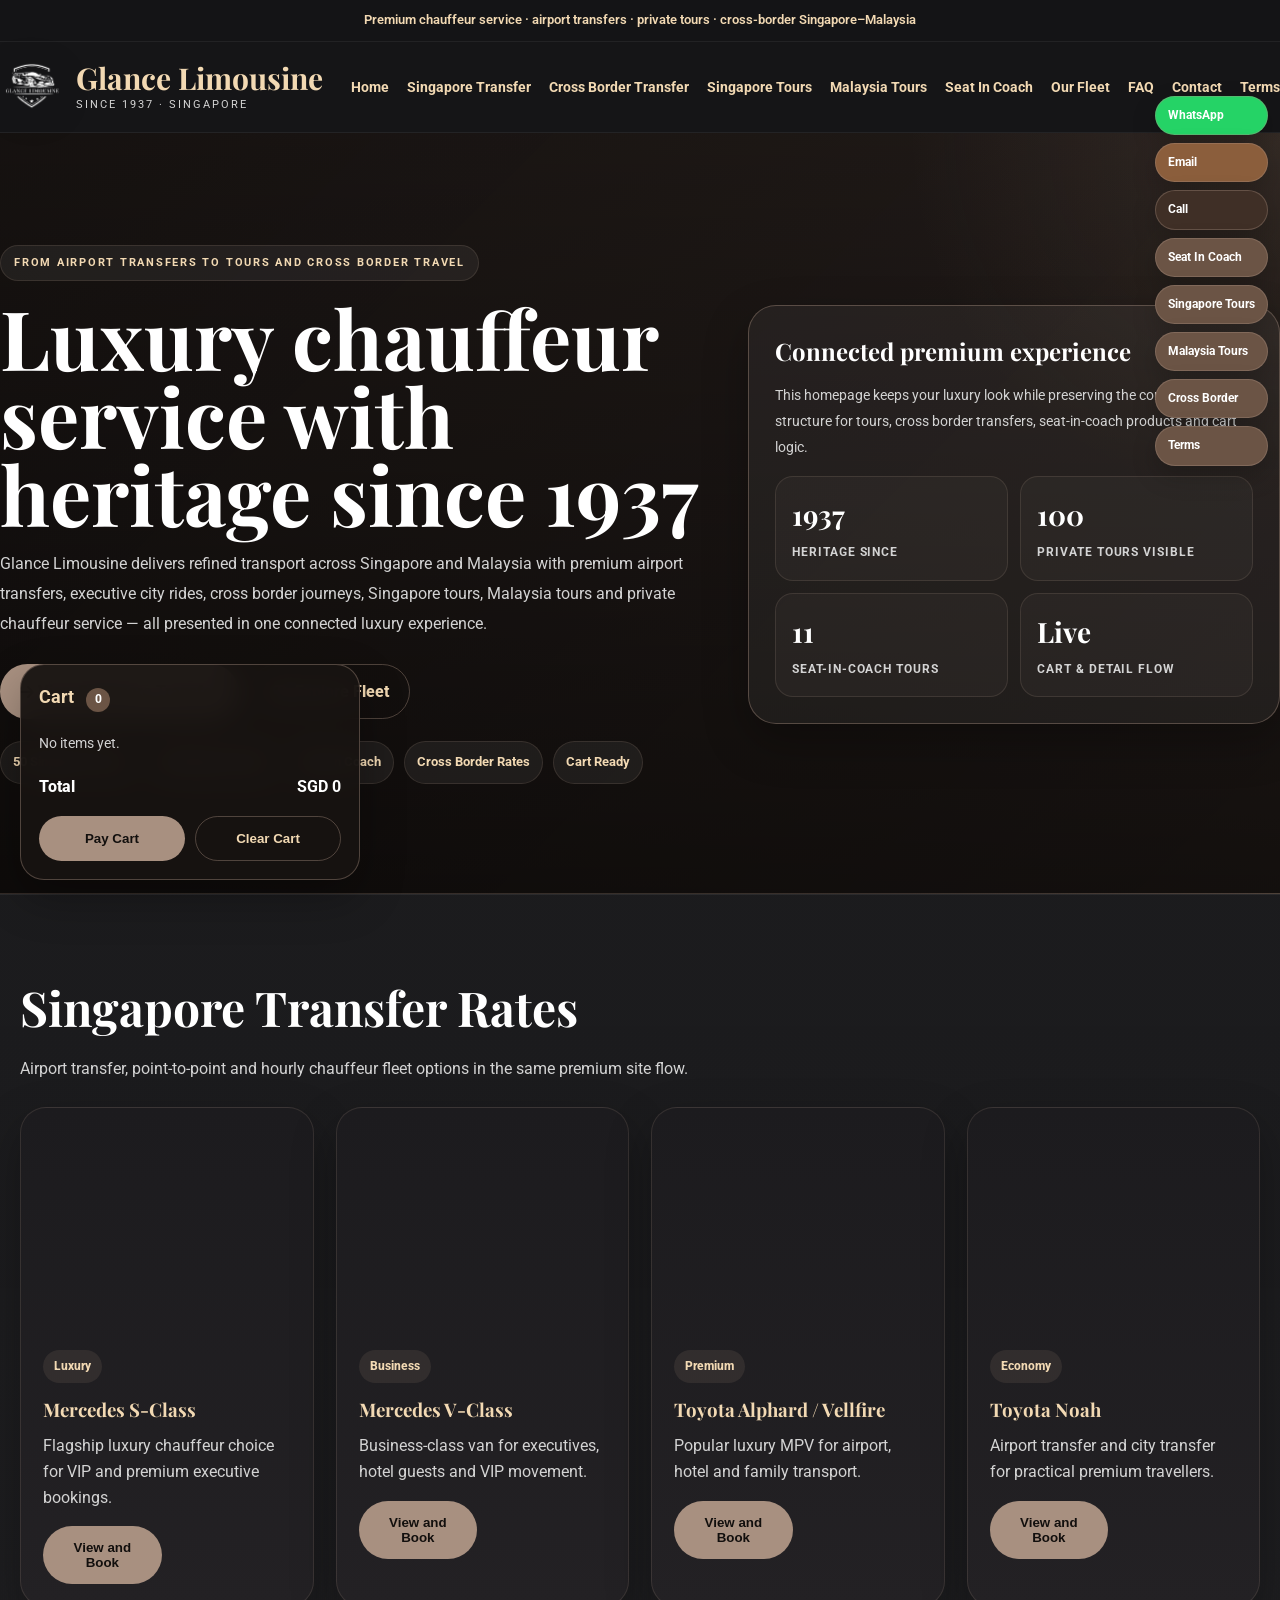
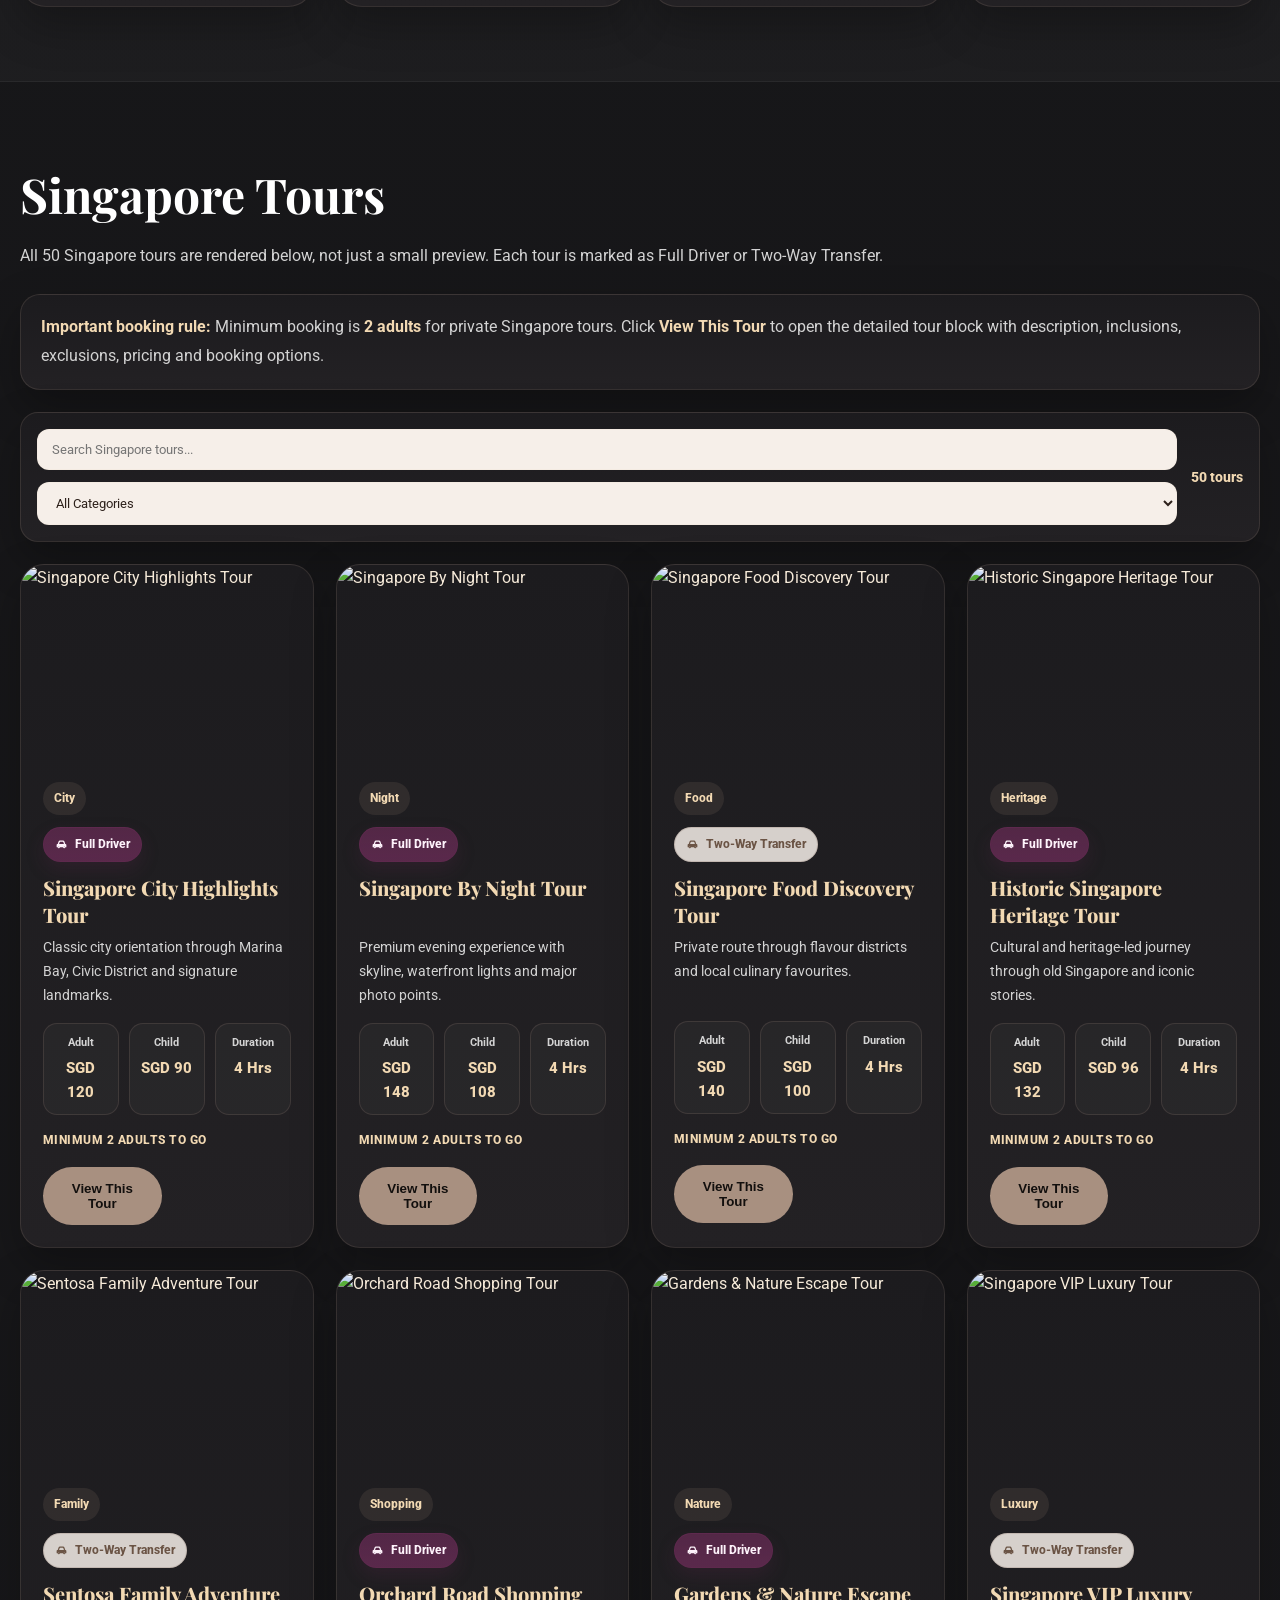
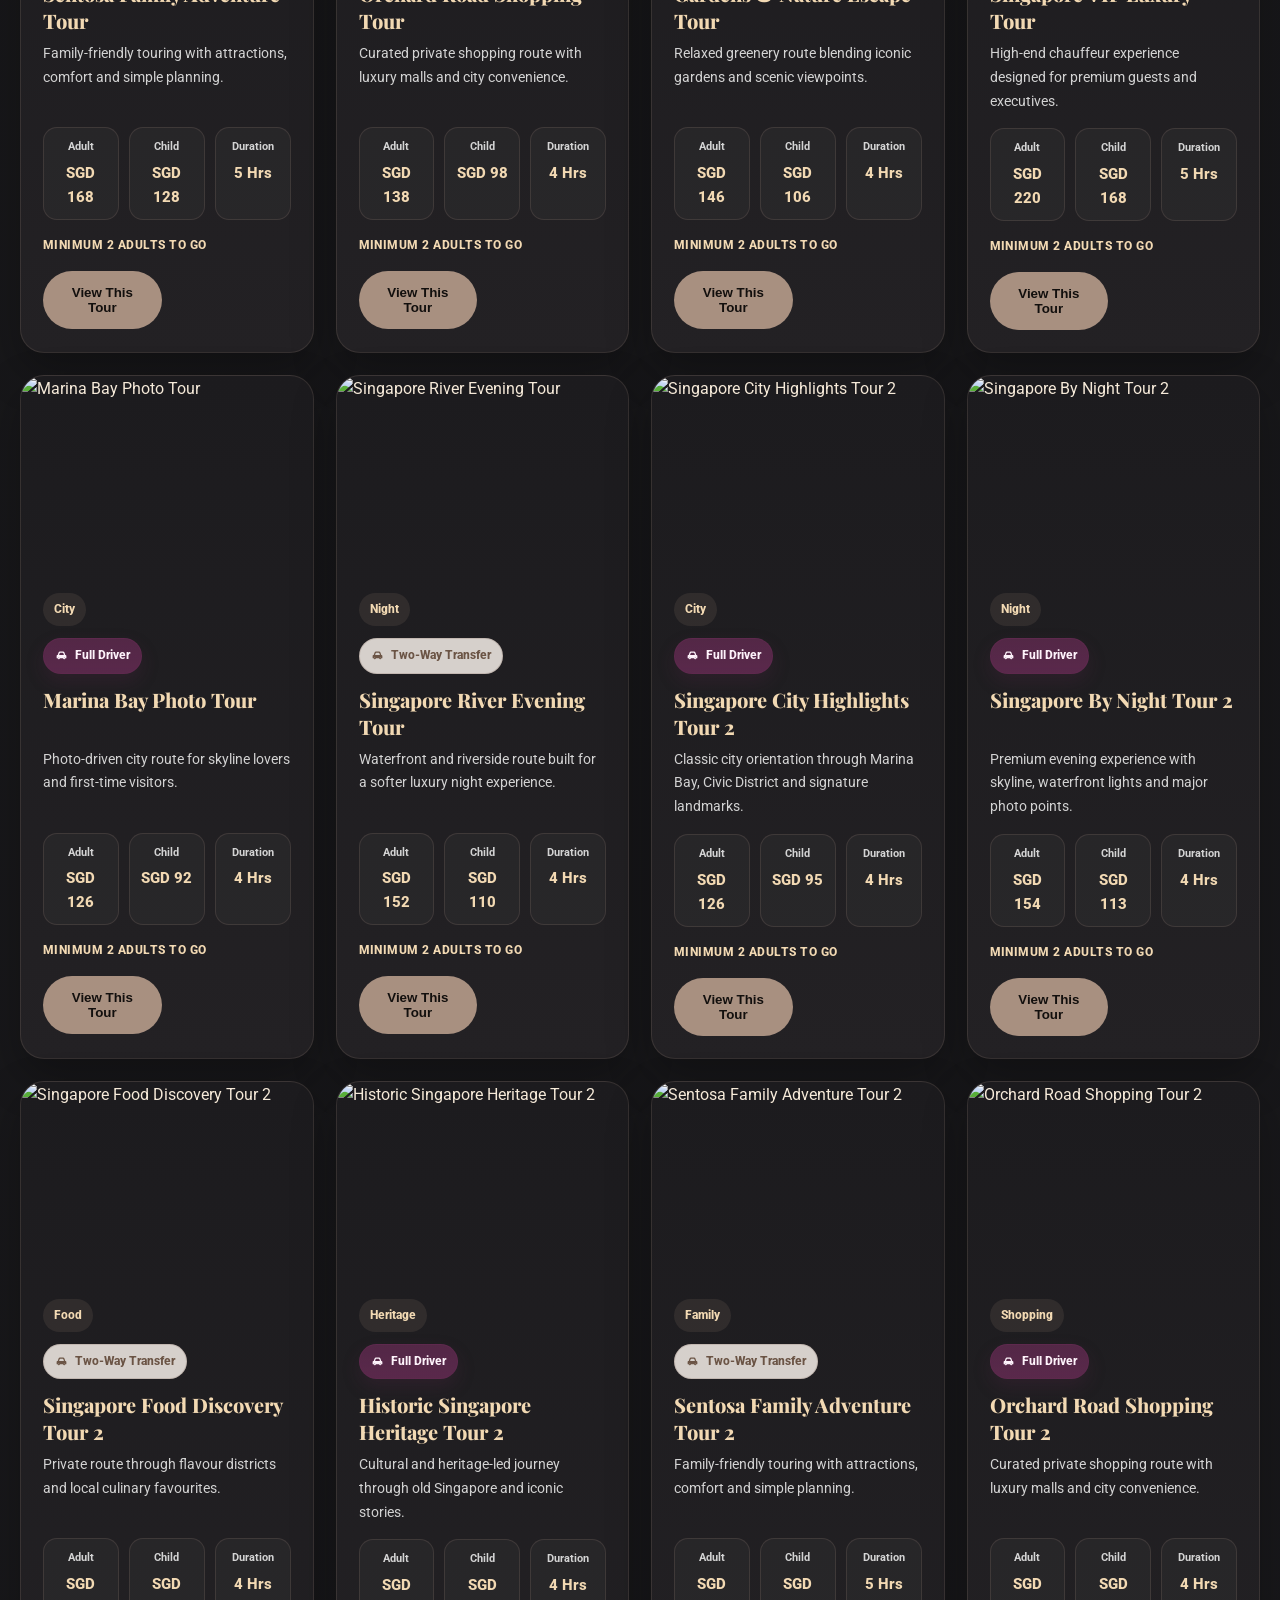
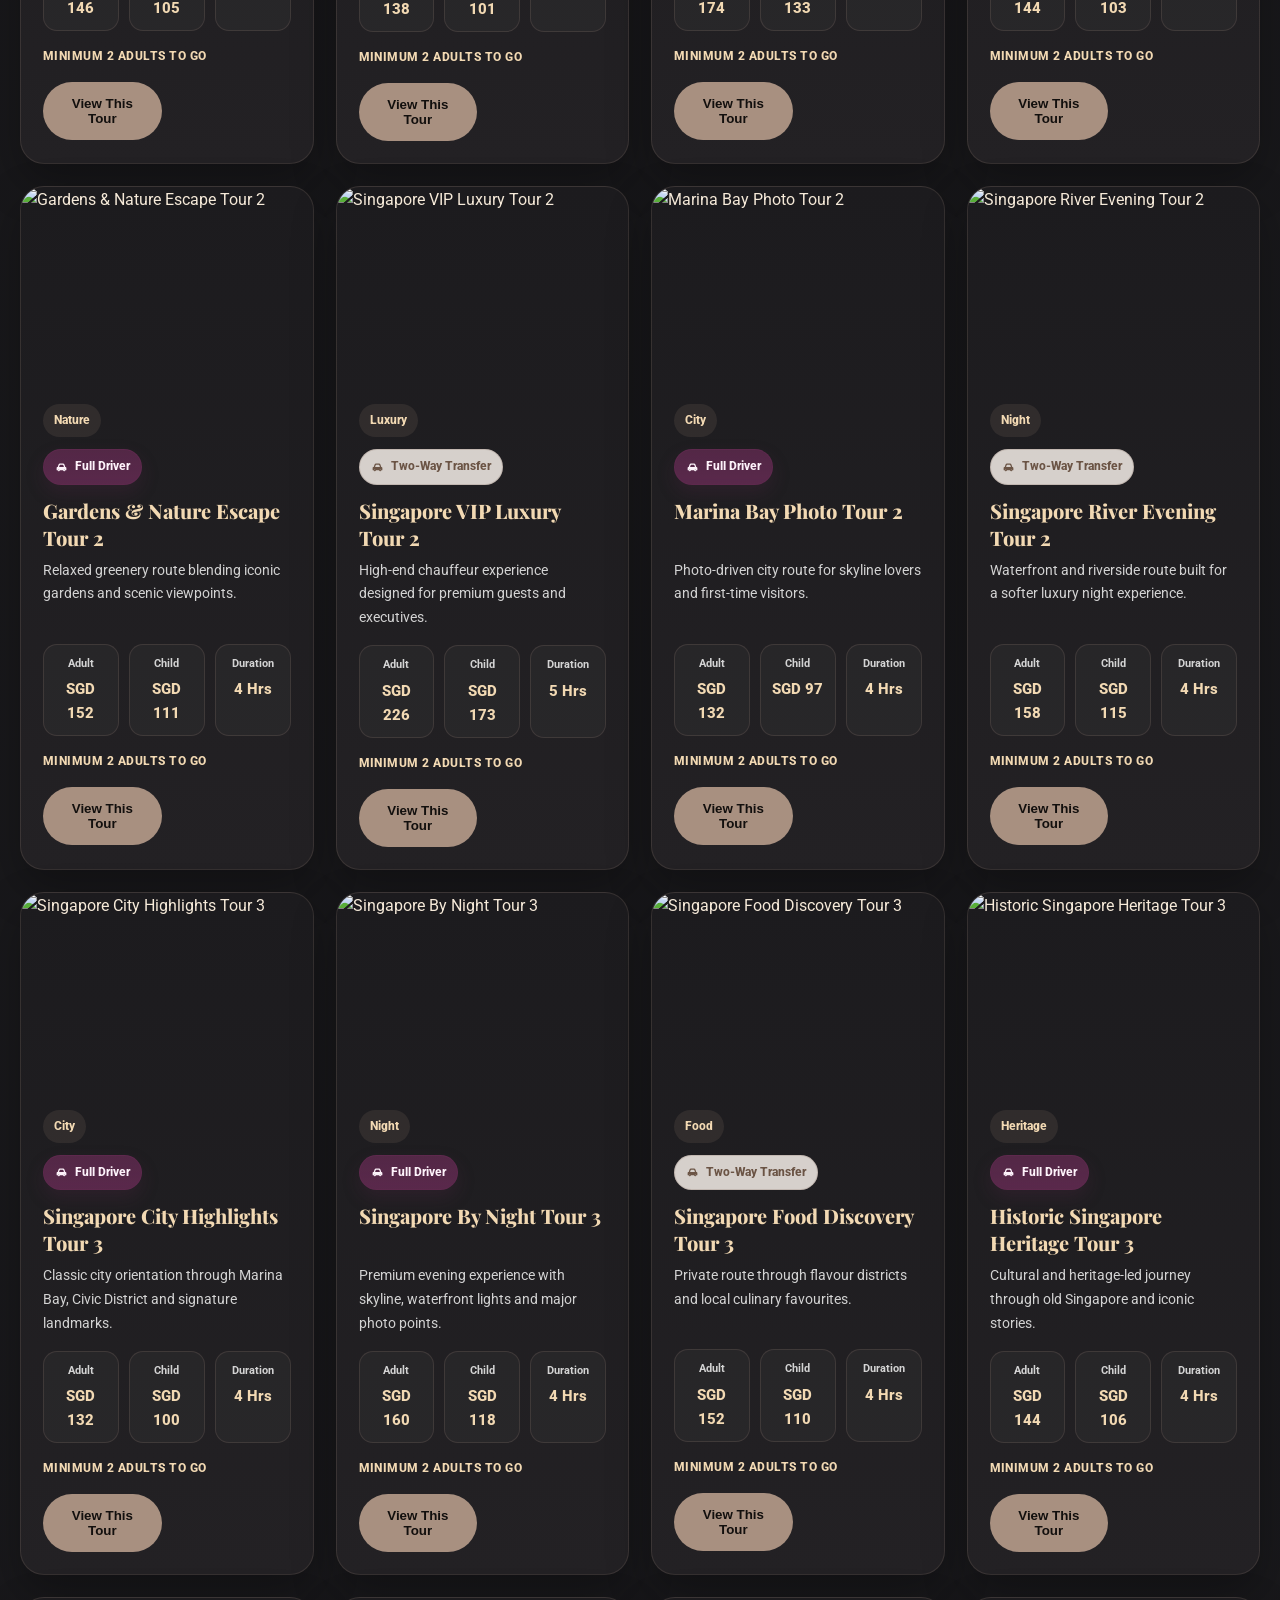
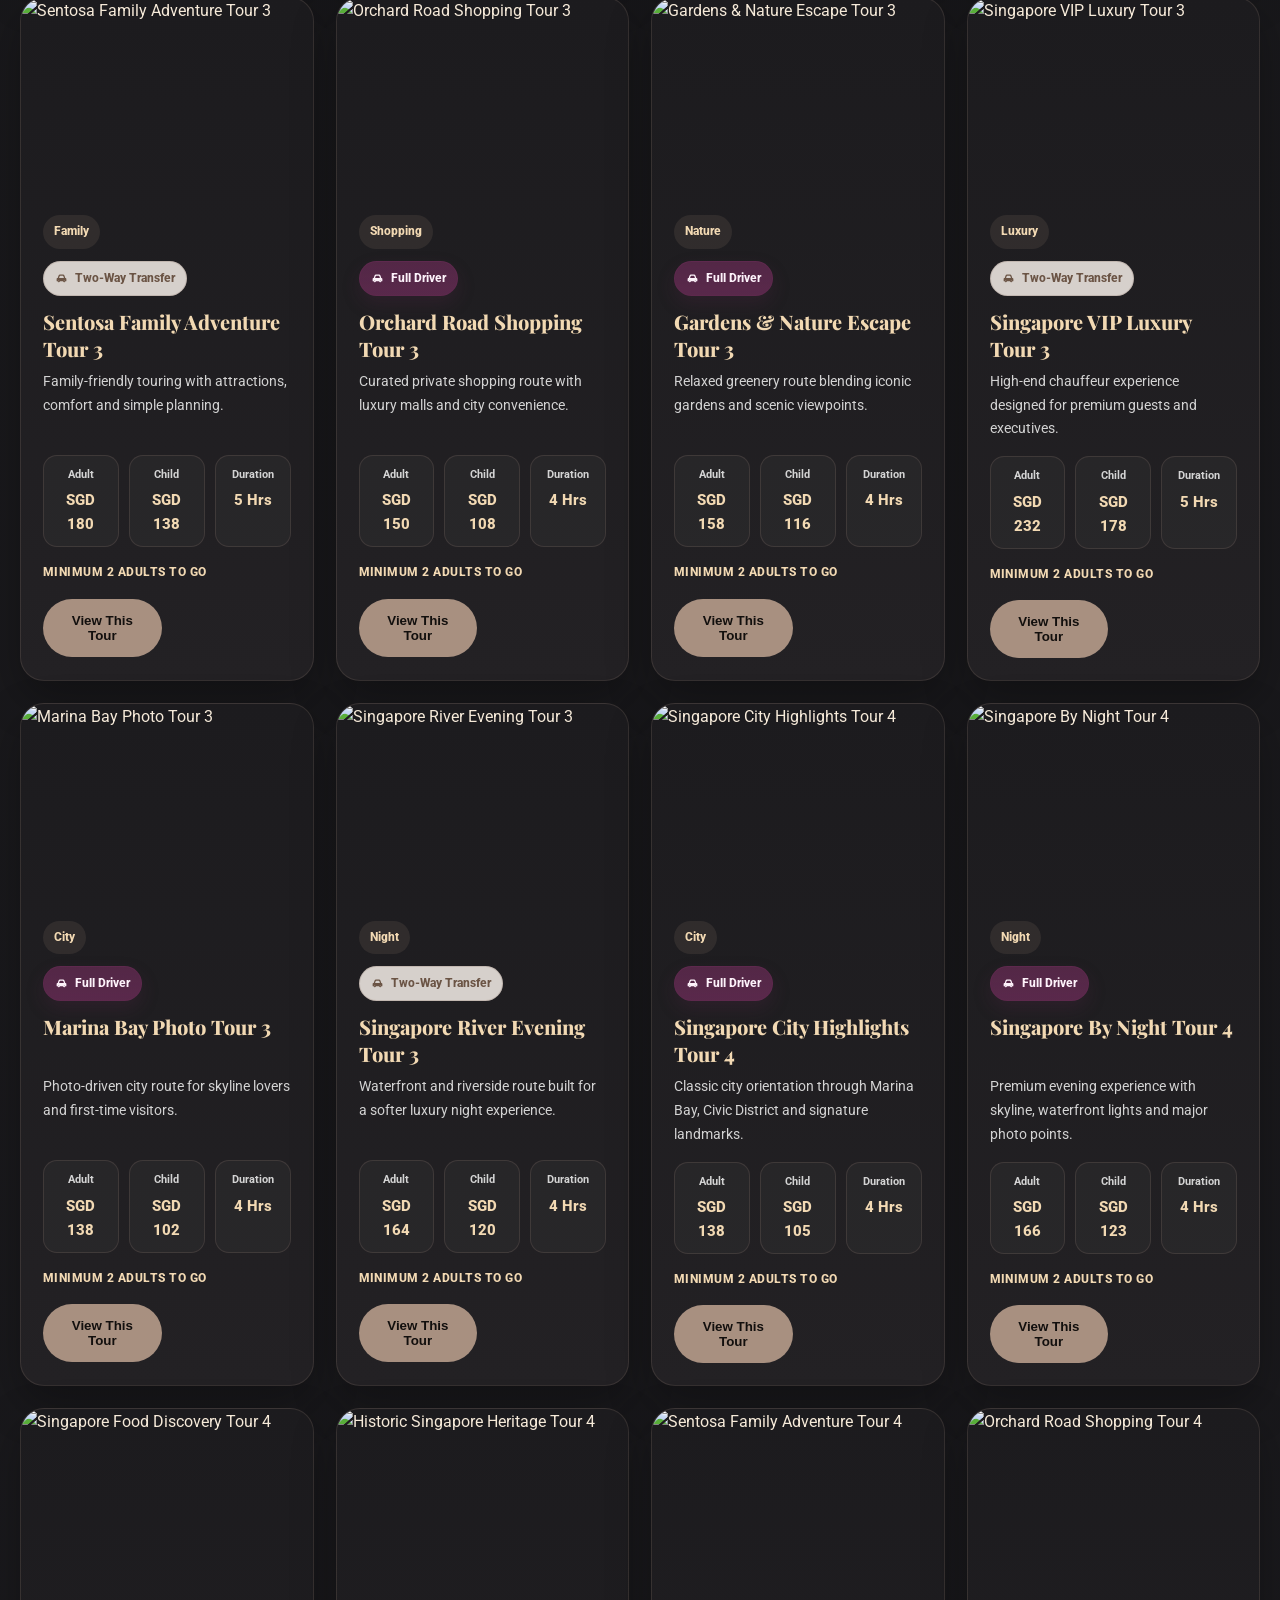
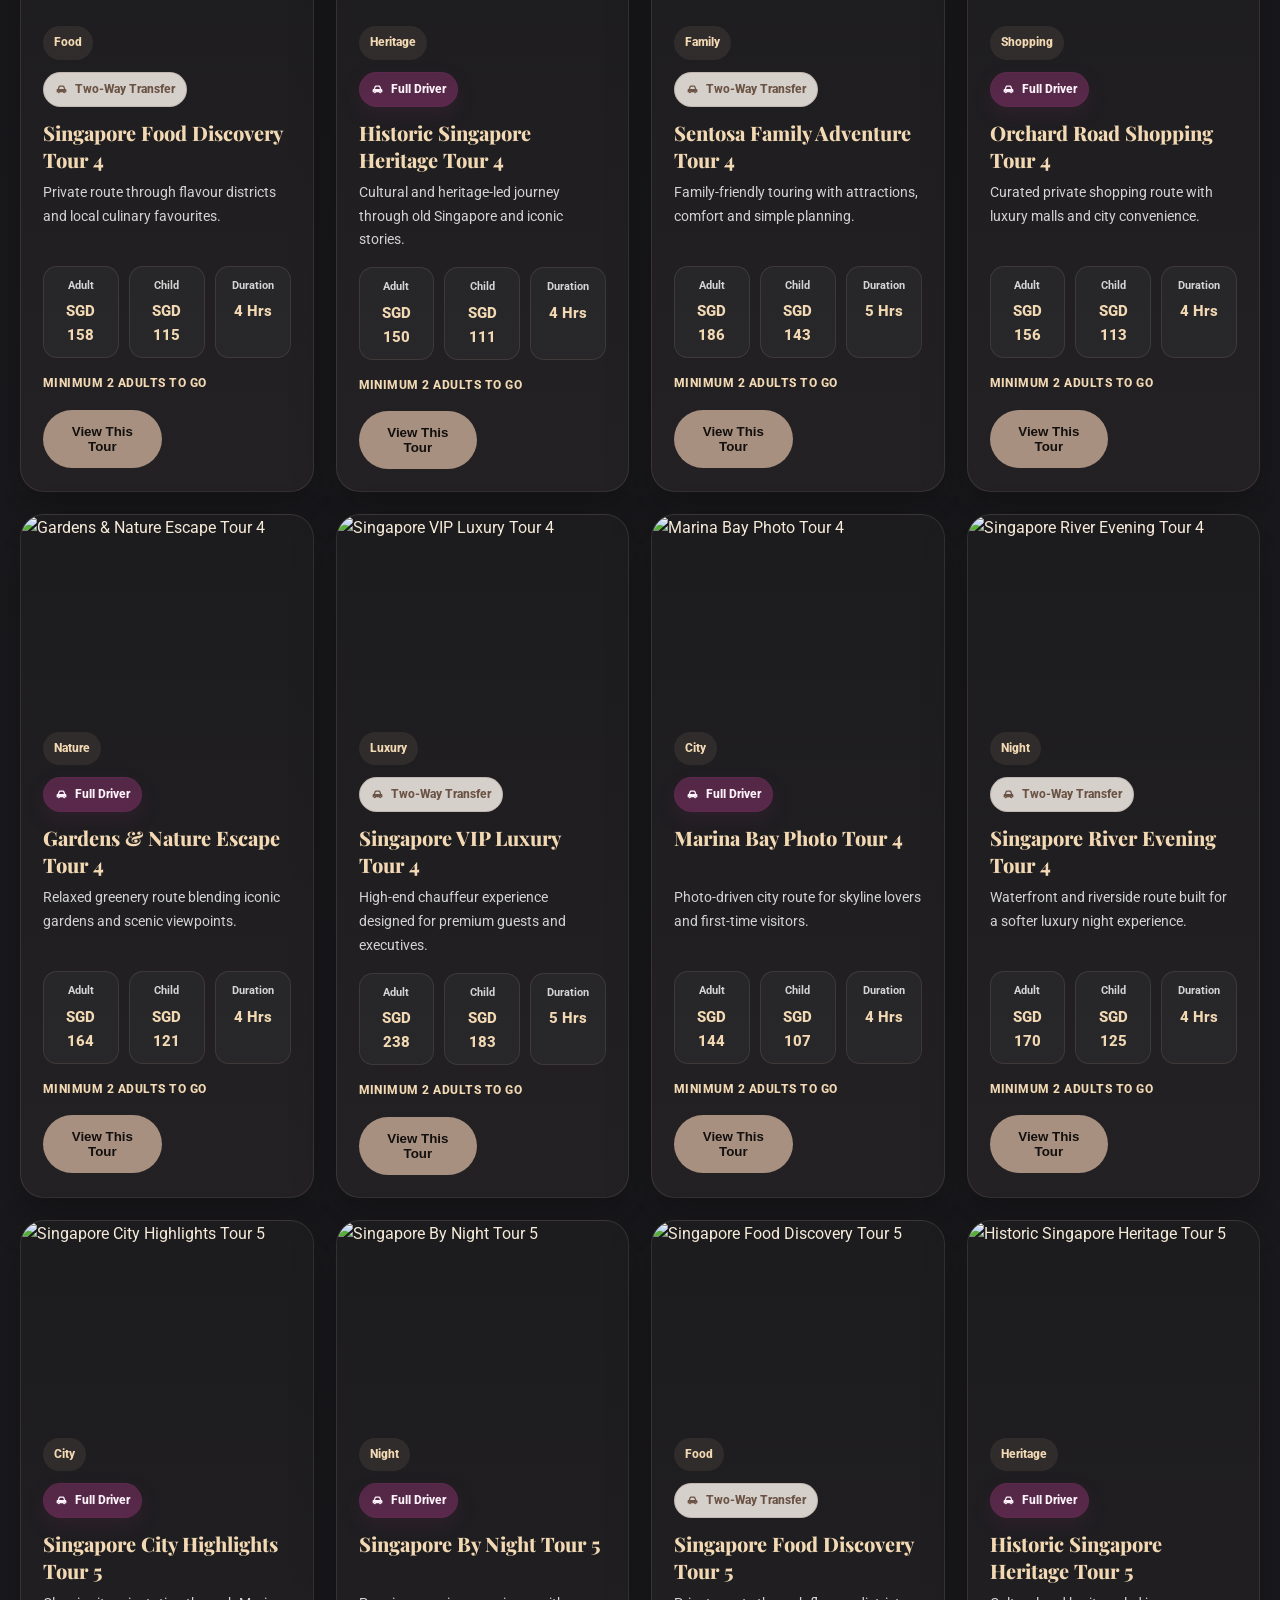
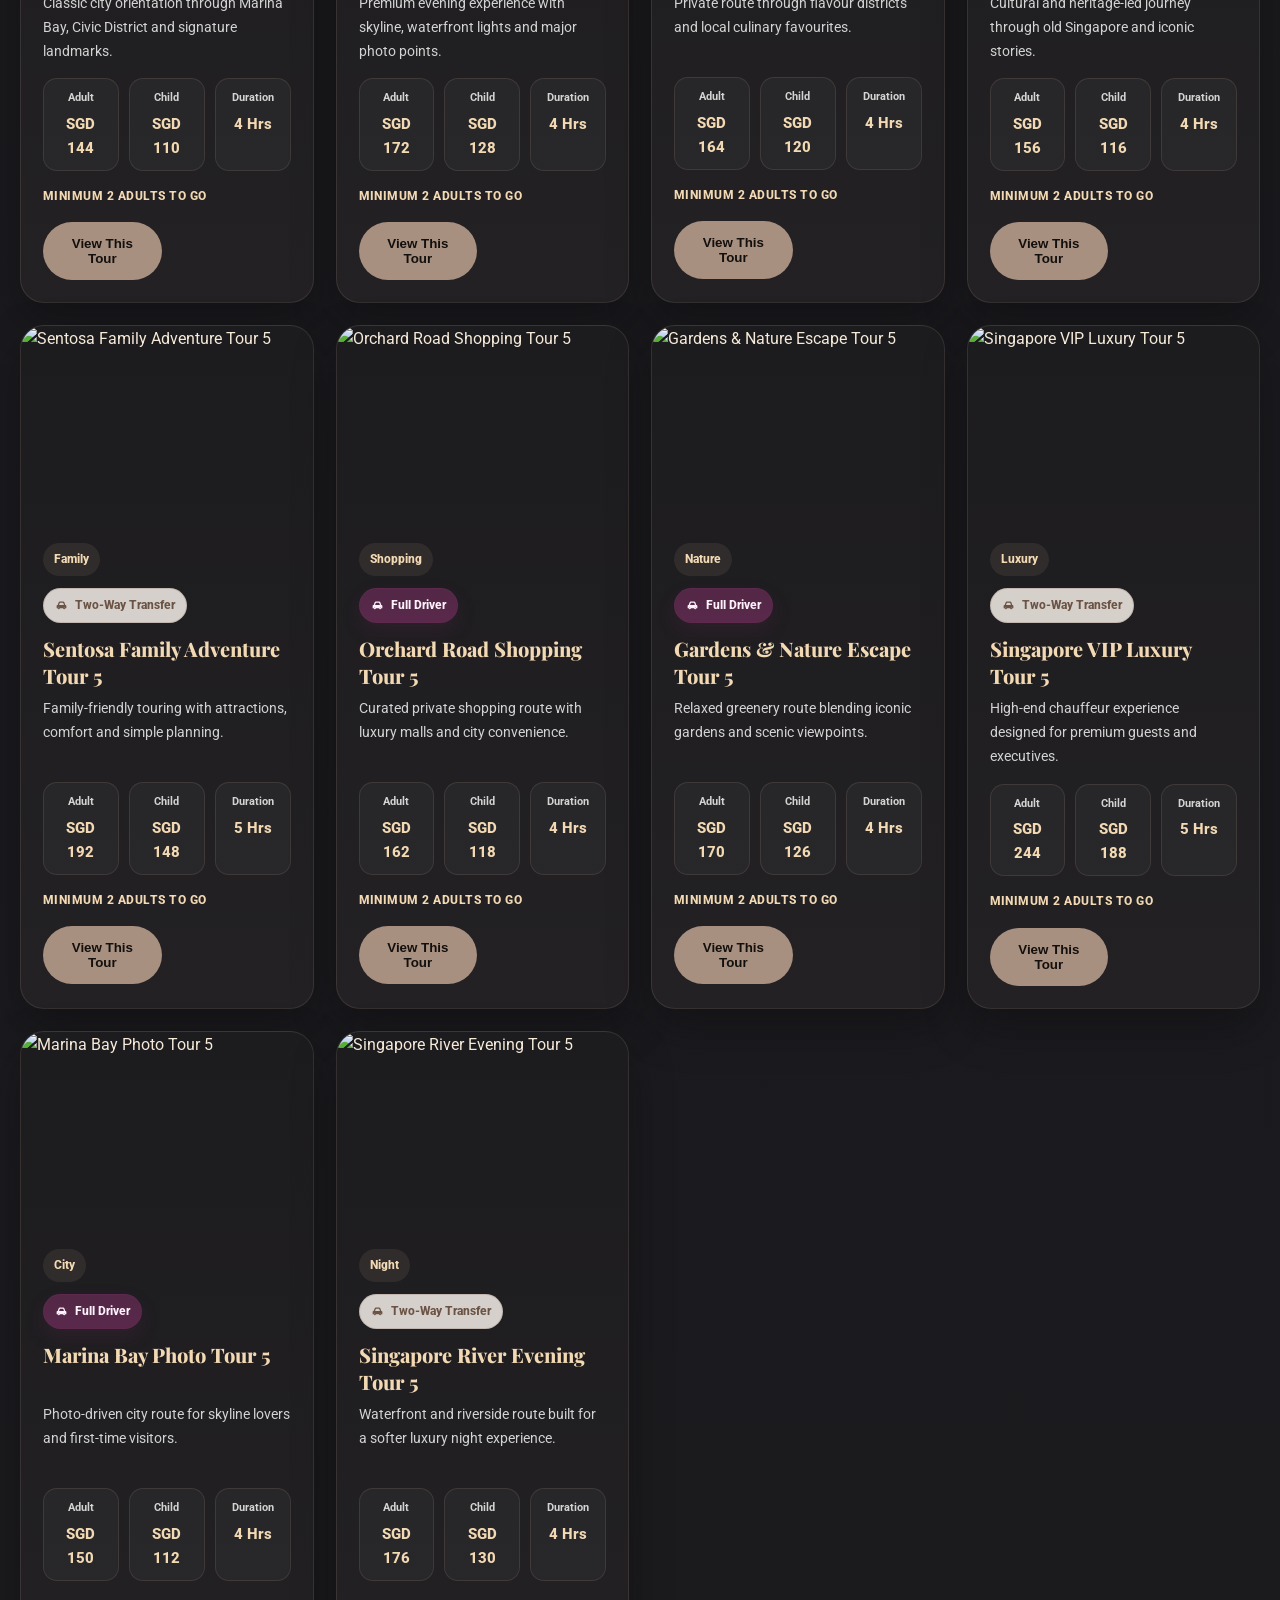
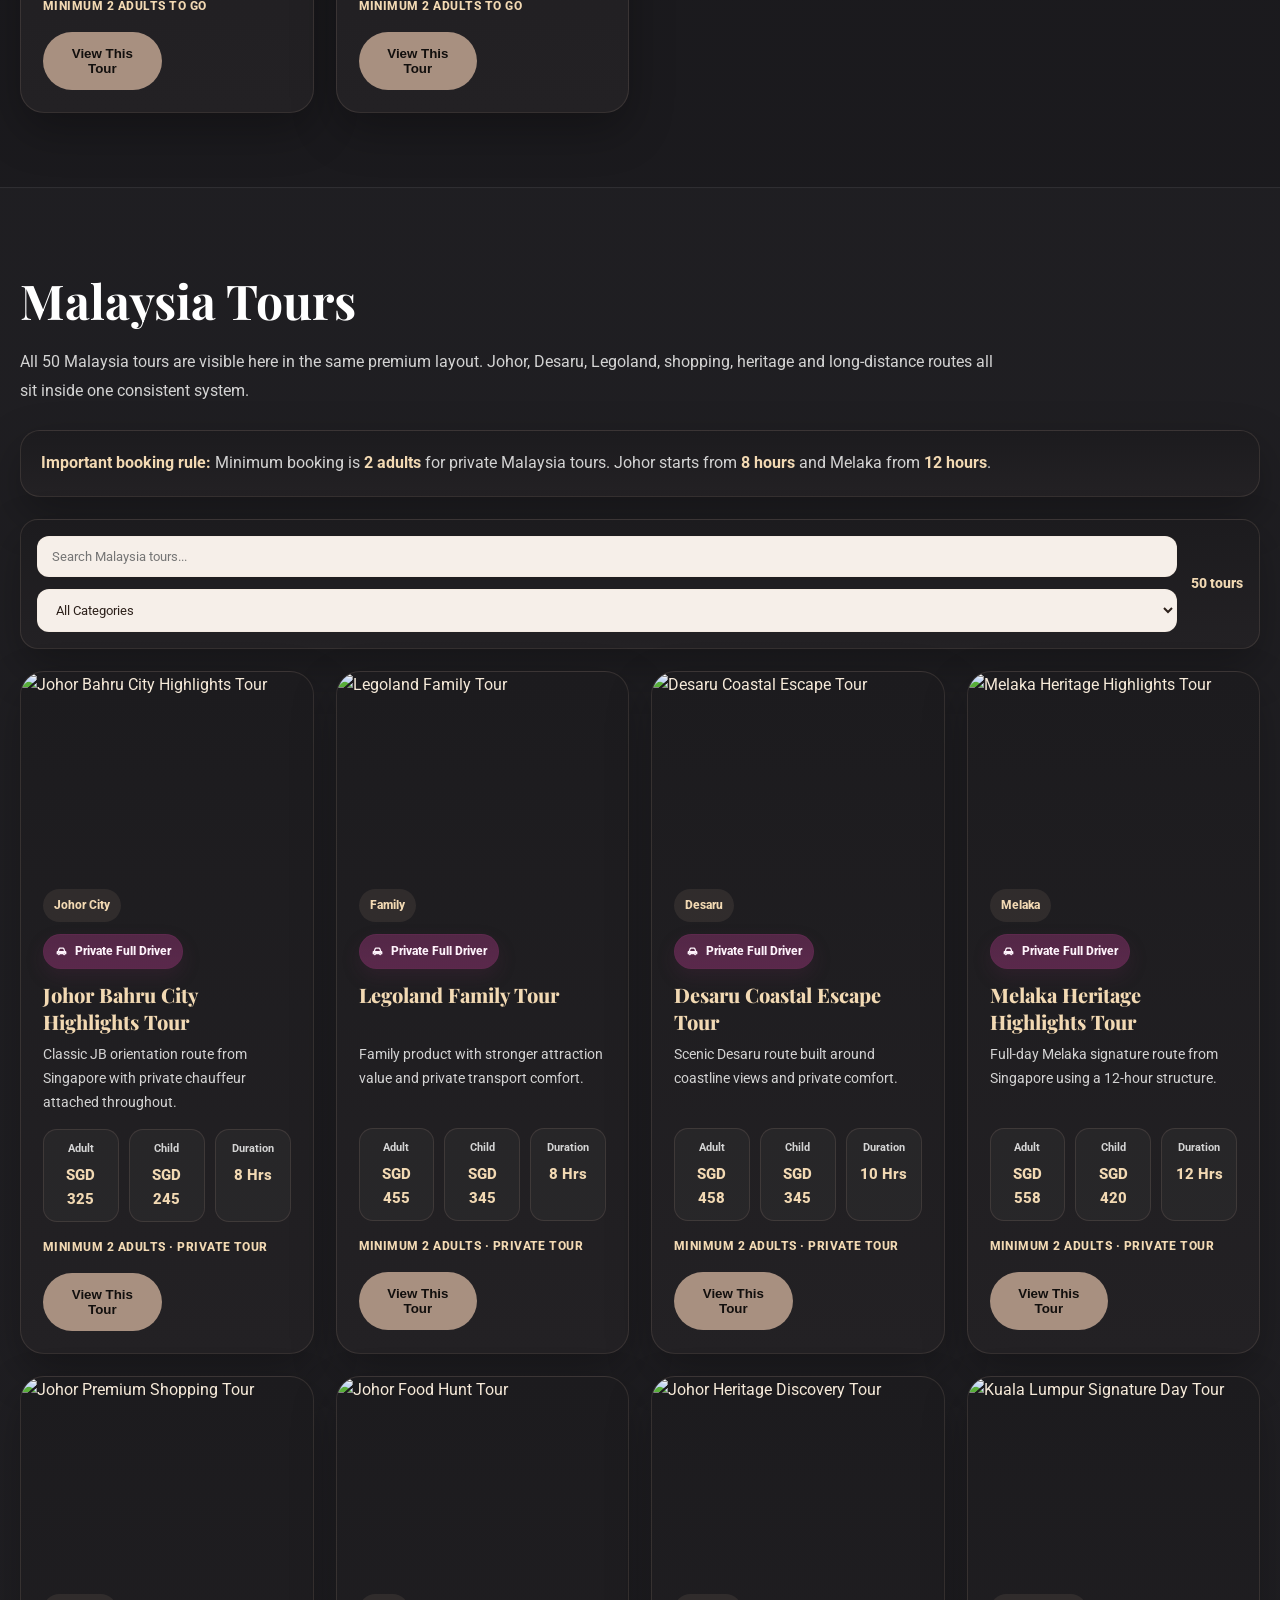
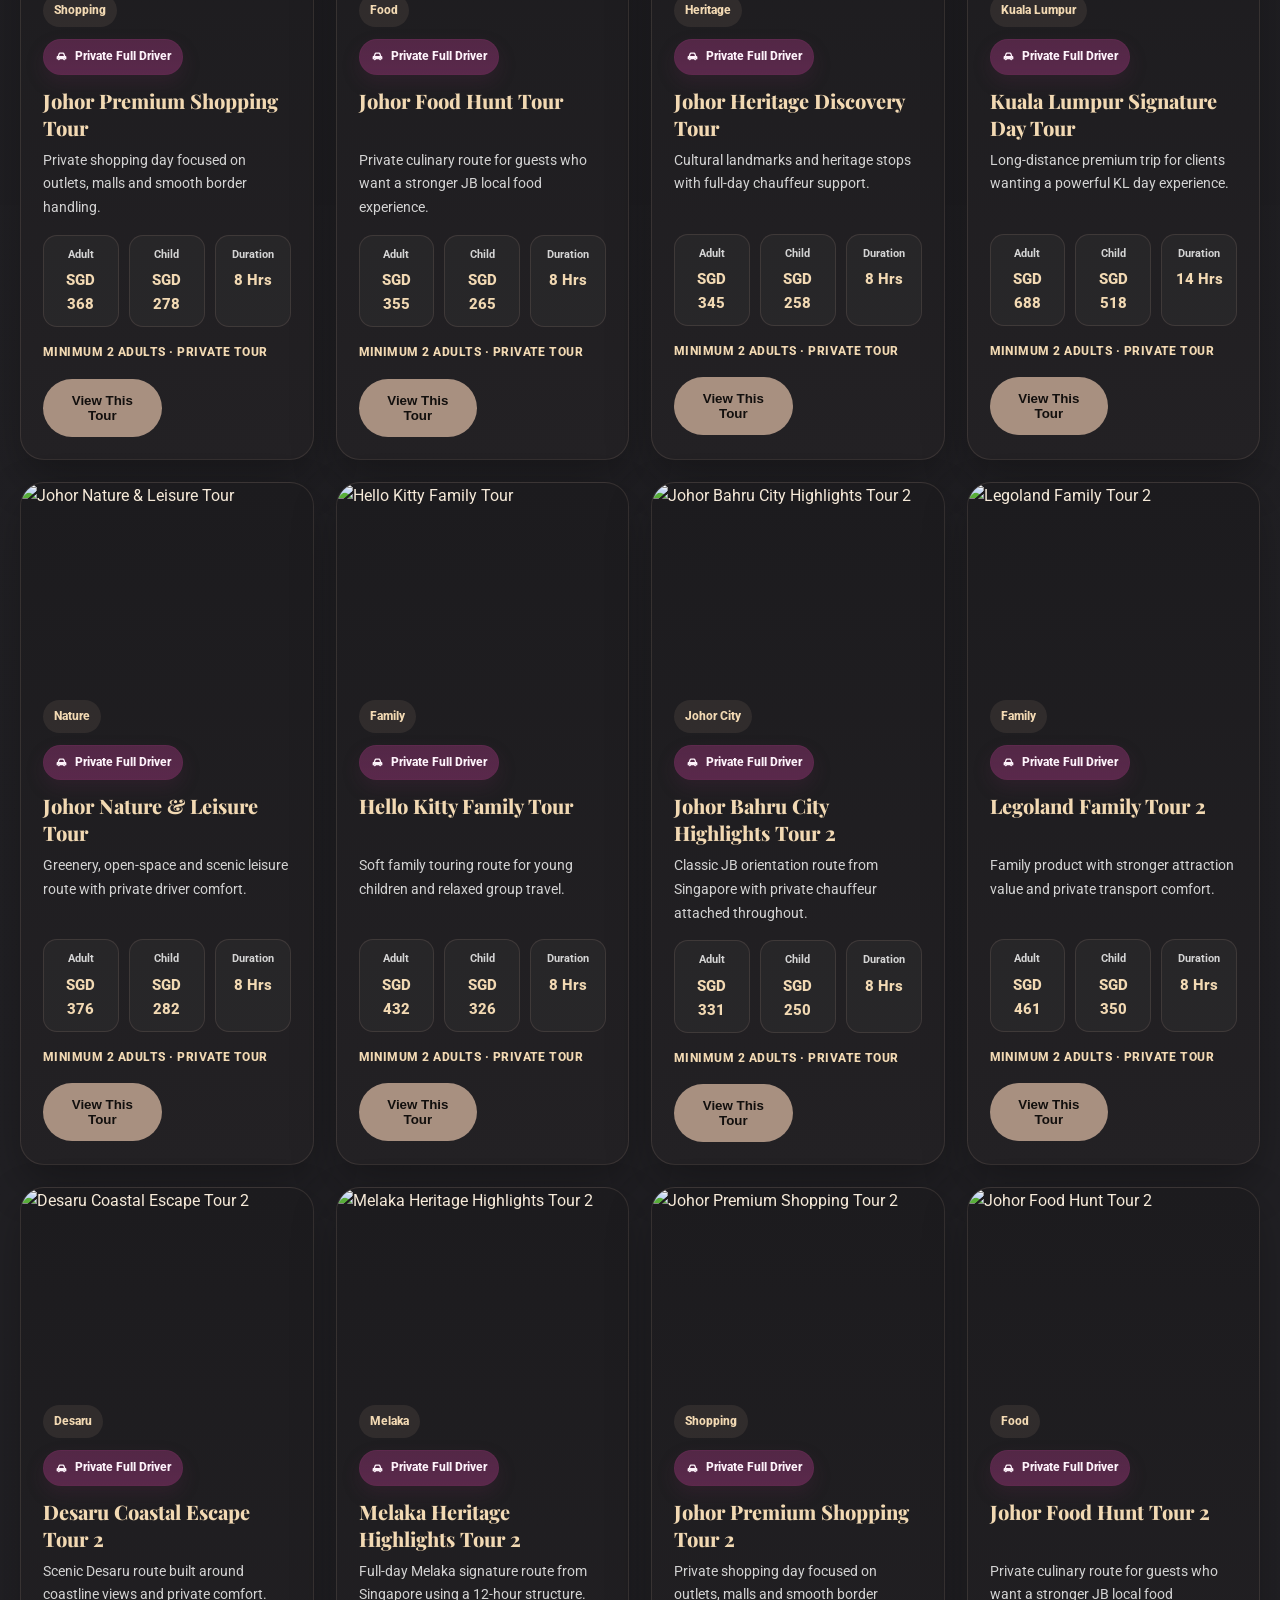
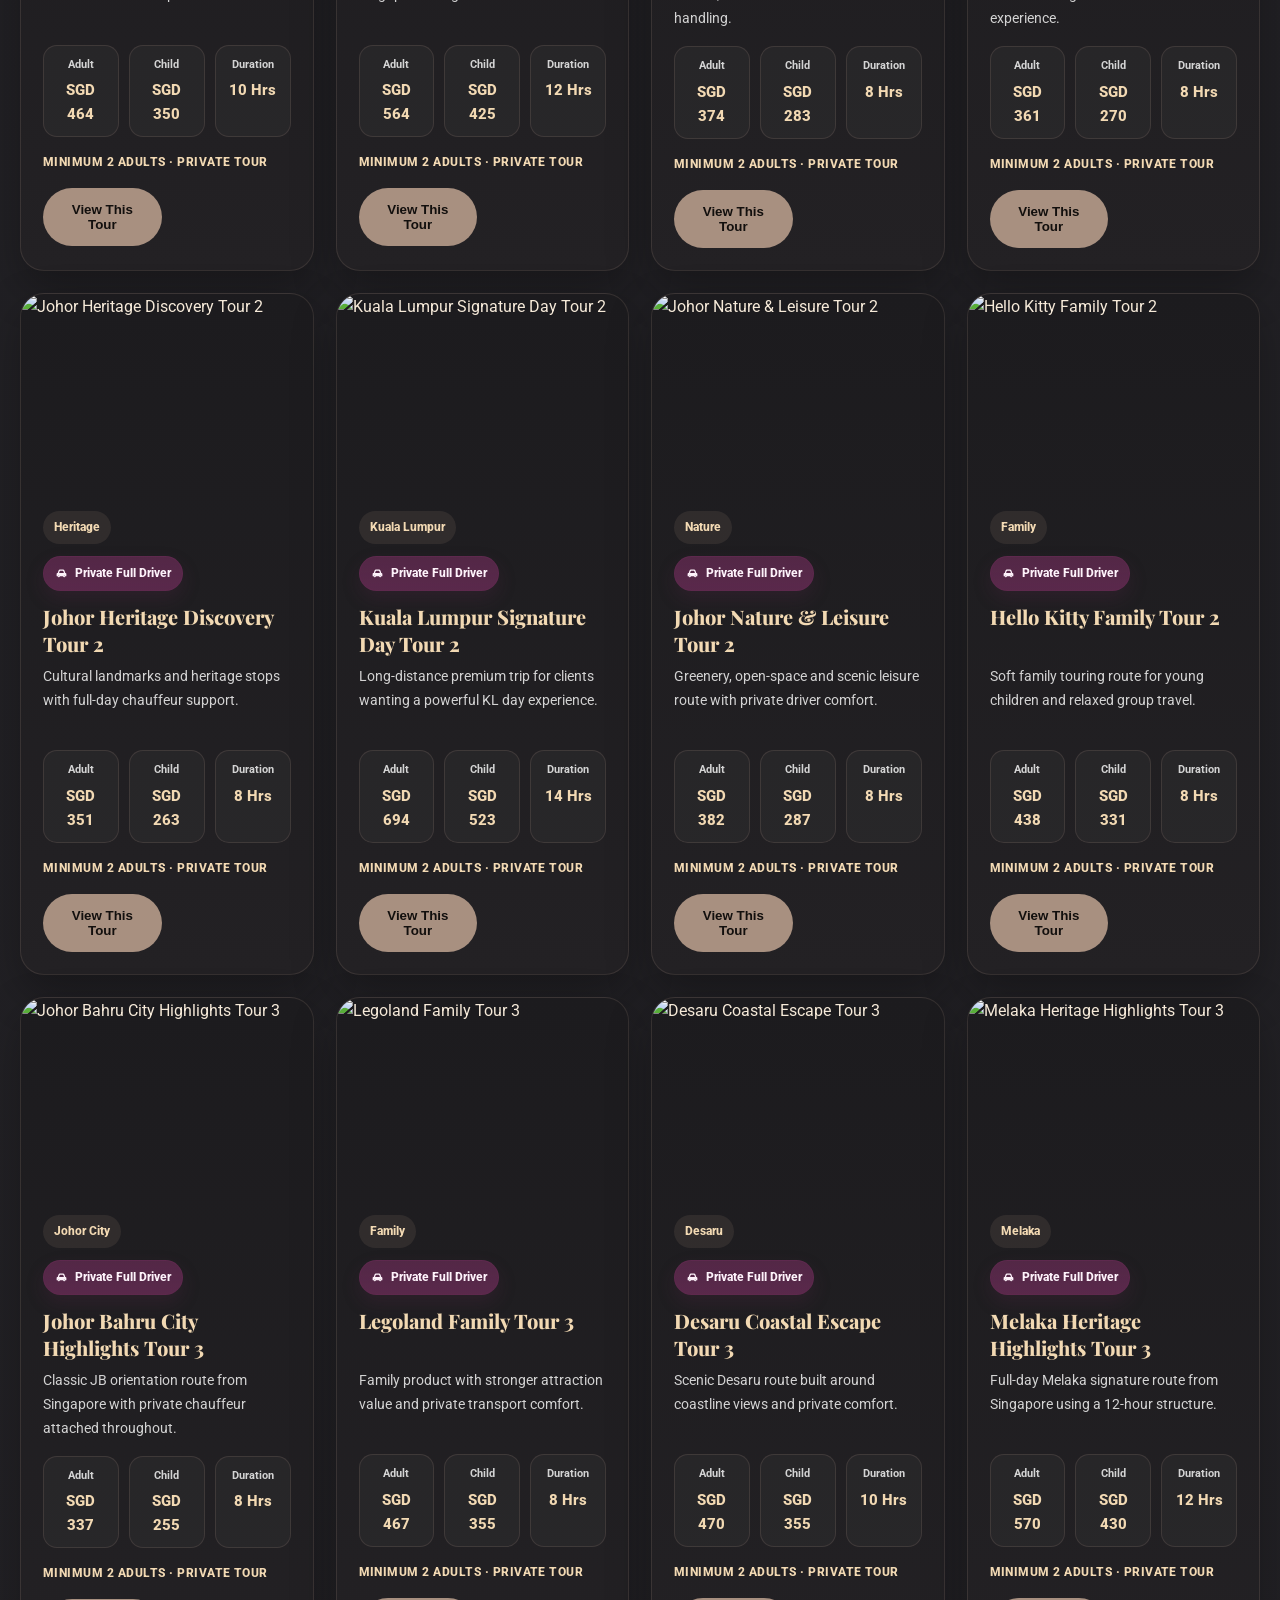
==== commit 8863a1f5: "style: Remove all custom CSS variables and rules from styles.css." ====
--- a/index.html
+++ b/index.html
@@ -1,587 +1,54 @@
 <!DOCTYPE html>
+<!DOCTYPE html>
+
 <html lang="en">
 <head>
-  <meta charset="UTF-8" />
-  <meta name="viewport" content="width=device-width, initial-scale=1.0" />
-  <title>Glance Limousine | Singapore Limousine, Malaysia Transfers, Private Tours & Seat-In-Coach</title>
-  <meta name="description" content="Glance Limousine offers luxury chauffeur services in Singapore, cross-border Malaysia transfers, private Singapore tours, private Malaysia tours, and seat-in-coach shared tours." />
-  <meta name="keywords" content="Singapore limousine, Singapore airport transfer, chauffeur service Singapore, Malaysia transfer from Singapore, Johor transfer, Singapore private tours, Malaysia tours, seat in coach Singapore, luxury transport Singapore" />
-  <meta name="robots" content="index, follow" />
-  <meta property="og:title" content="Glance Limousine | Luxury Chauffeur, Tours & Cross-Border Transfers" />
-  <meta property="og:description" content="Luxury chauffeur service across Singapore and Malaysia with private transfers, private tours, and seat-in-coach experiences." />
-  <meta property="og:type" content="website" />
-  <meta property="og:image" content="https://images.unsplash.com/photo-1503376780353-7e6692767b70?auto=format&fit=crop&w=1600&q=80" />
-  <meta name="theme-color" content="#241c18" />
-  <link rel="preconnect" href="https://fonts.googleapis.com">
-  <link rel="preconnect" href="https://fonts.gstatic.com" crossorigin>
-  <link href="https://fonts.googleapis.com/css2?family=Inter:wght@300;400;500;600;700;800&family=Cormorant+Garamond:wght@500;600;700&display=swap" rel="stylesheet">
-    <link rel="stylesheet" href="styles.css" />
-</head>
+<meta charset="utf-8"/>
+<meta content="width=device-width, initial-scale=1.0" name="viewport"/>
+<title>Glance Limousine | Singapore Transfers, Tours, Fleet &amp; Chauffeur Services</title>
+<meta content="Luxury Singapore limousine services, airport transfers, chauffeur-driven fleet, cross border transfers, Singapore tours and Malaysia tours by Glance Limousine." name="description"/>
+<meta content="Singapore limousine, Singapore airport transfer, chauffeur service Singapore, Malaysia transfer from Singapore, Johor transfer, Singapore private tours, Malaysia tours, seat in coach Singapore, luxury transport Singapore" name="keywords"/>
+<meta content="index, follow" name="robots"/>
+<meta content="Glance Limousine | Luxury Chauffeur, Tours &amp; Cross-Border Transfers" property="og:title"/>
+<meta content="Luxury chauffeur service across Singapore and Malaysia with private transfers, private tours, and seat-in-coach experiences." property="og:description"/>
+<meta content="website" property="og:type"/>
+<meta content="https://images.unsplash.com/photo-1503376780353-7e6692767b70?auto=format&amp;fit=crop&amp;w=1600&amp;q=80" property="og:image"/>
+<meta content="#161618" name="theme-color"/>
+<link href="https://fonts.googleapis.com" rel="preconnect"/>
+<link crossorigin="" href="https://fonts.gstatic.com" rel="preconnect"/>
+<link href="https://fonts.googleapis.com/css2?family=Playfair+Display:wght@600;700;800&amp;family=Roboto:wght@300;400;500;700&amp;display=swap" rel="stylesheet"/>
+<link href="https://cdnjs.cloudflare.com/ajax/libs/font-awesome/6.5.2/css/all.min.css" rel="stylesheet"/>
+
+<link href="styles.css" rel="stylesheet"/></head>
 <body>
-  <div class="topbar">Glance Limousine • Singapore Chauffeur • Malaysia Transfer • Private Tours • Seat-In-Coach</div>
+<div class="topbar">Premium chauffeur service · airport transfers · private tours · cross-border Singapore–Malaysia</div>
+<header class="navbar">
+<div class="container nav-inner">
+<div class="brand">
+<img alt="Glance Limousine logo" class="brand-logo" src="[data-uri]"/>
+<div class="brand-copy">
+<div class="brand-title">Glance Limousine</div>
+<div class="brand-sub">Since 1937 · Singapore</div>
+</div>
+</div>
+<nav class="nav-links">
+<a href="#home">Home</a><a href="#sg-transfer">Singapore Transfer</a><a href="#my-transfer">Cross Border Transfer</a><a href="#sg-tours">Singapore Tours</a><a href="#my-tours">Malaysia Tours</a><a href="#shared">Seat In Coach</a><a href="#fleet">Our Fleet</a><a href="#faq">FAQ</a><a href="#contact">Contact</a><a href="#terms">Terms</a>
+</nav>
+</div>
+</header>
+<section class="hero" id="home"><div class="container hero-inner"><div><span class="eyebrow">From airport transfers to tours and cross border travel</span><h1>Luxury chauffeur service with heritage since 1937</h1><p>Glance Limousine delivers refined transport across Singapore and Malaysia with premium airport transfers, executive city rides, cross border journeys, Singapore tours, Malaysia tours and private chauffeur service — all presented in one connected luxury experience.</p><div class="hero-actions"><a class="btn" href="#sg-transfer"><i class="fas fa-arrow-right"></i> View Singapore Transfer</a><a class="btn ghost" href="#fleet"><i class="fas fa-car-side"></i> Explore Fleet</a></div><div class="hero-points"><span>50 Singapore Tours</span><span>50 Malaysia Tours</span><span>Seat In Coach</span><span>Cross Border Rates</span><span>Cart Ready</span></div></div><div class="hero-card"><h3>Connected premium experience</h3><p>This homepage keeps your luxury look while preserving the complete booking structure for tours, cross border transfers, seat-in-coach products and cart logic.</p><div class="hero-card-grid"><div class="metric"><strong>1937</strong><span>Heritage since</span></div><div class="metric"><strong>100</strong><span>Private tours visible</span></div><div class="metric"><strong>11</strong><span>Seat-in-coach tours</span></div><div class="metric"><strong>Live</strong><span>Cart &amp; detail flow</span></div></div></div></div></section>
+<section class="section alt" id="sg-transfer"><div class="container"><div class="section-head"><h2>Singapore Transfer Rates</h2><p>Airport transfer, point-to-point and hourly chauffeur fleet options in the same premium site flow.</p></div><div class="fleet-grid" id="sgTransferGrid"></div></div></section>
+<section class="section" id="sg-tours"><div class="container"><div class="section-head"><h2>Singapore Tours</h2><p>All 50 Singapore tours are rendered below, not just a small preview. Each tour is marked as Full Driver or Two-Way Transfer.</p></div><div class="notice"><strong>Important booking rule:</strong> Minimum booking is <strong>2 adults</strong> for private Singapore tours. Click <strong>View This Tour</strong> to open the detailed tour block with description, inclusions, exclusions, pricing and booking options.</div><div style="height:22px"></div><div class="toolbar"><div class="toolbar-left"><input id="sgSearch" placeholder="Search Singapore tours..." type="text"/><select id="sgCategory"><option value="All">All Categories</option><option value="City">City</option><option value="Night">Night</option><option value="Food">Food</option><option value="Heritage">Heritage</option><option value="Family">Family</option><option value="Shopping">Shopping</option><option value="Nature">Nature</option><option value="Luxury">Luxury</option></select></div><div class="count" id="sgCount">50 tours</div></div><div class="tour-grid" id="sgTourGrid"></div></div></section>
+<section class="section alt" id="my-tours"><div class="container"><div class="section-head"><h2>Malaysia Tours</h2><p>All 50 Malaysia tours are visible here in the same premium layout. Johor, Desaru, Legoland, shopping, heritage and long-distance routes all sit inside one consistent system.</p></div><div class="notice"><strong>Important booking rule:</strong> Minimum booking is <strong>2 adults</strong> for private Malaysia tours. Johor starts from <strong>8 hours</strong> and Melaka from <strong>12 hours</strong>.</div><div style="height:22px"></div><div class="toolbar"><div class="toolbar-left"><input id="mySearch" placeholder="Search Malaysia tours..." type="text"/><select id="myCategory"><option value="All">All Categories</option><option value="Johor City">Johor City</option><option value="Family">Family</option><option value="Nature">Nature</option><option value="Shopping">Shopping</option><option value="Food">Food</option><option value="Heritage">Heritage</option><option value="Desaru">Desaru</option><option value="Melaka">Melaka</option><option value="Kuala Lumpur">Kuala Lumpur</option></select></div><div class="count" id="myCount">50 tours</div></div><div class="tour-grid" id="myTourGrid"></div></div></section>
+<section class="section" id="shared"><div class="container"><div class="section-head"><h2>Seat In Coach Tours</h2><p>Shared-tour section with adult and child pricing and its own floating quick link.</p></div><div class="notice"><strong>Important:</strong> These are <strong>seat-in-coach / shared tours</strong> with <strong>adult</strong> and <strong>child</strong> pricing only. Keep this separate from the private chauffeur tour pages.</div><div style="height:22px"></div><div class="toolbar"><div class="toolbar-left"><input id="sharedSearch" placeholder="Search seat in coach tours..." type="text"/><select id="sharedCategory"><option value="All">All Categories</option><option value="Explore Singapore">Explore Singapore</option><option value="Wildlife Encounter">Wildlife Encounter</option><option value="After Dark">After Dark</option><option value="Walking Tour">Walking Tour</option><option value="Cruise &amp; River">Cruise &amp; River</option></select></div><div class="count" id="sharedCount">11 tours</div></div><div class="tour-grid" id="sharedTourGrid"></div></div></section>
+<section class="section alt" id="my-transfer"><div class="container"><div class="section-head"><h2>Malaysia Transfer / Cross Border</h2><p>One-way rates page for Malaysia and Thailand routes, kept in rate-table logic for customers who want a fast quotation.</p></div><div class="transfer-wrap"><div class="card sticky-box"><h3 style="font-size:30px;color:var(--champagne-soft);margin-bottom:12px;font-family:'Playfair Display',serif;">Transfer Price Calculator</h3><div class="field"><label>Destination</label><select id="destination"><option value="">Select Destination</option><option>Johor Bahru</option><option>Pontian</option><option>Desaru</option><option>Kluang</option><option>Batu Pahat</option><option>Muar</option><option>Melacca</option><option>Kuala Lumpur</option><option>Genting</option><option>Penang</option><option>Hatyai</option></select></div><div class="field"><label>Vehicle</label><select id="vehicle"><option value="">Select Vehicle</option><option>Economy</option><option>Premium</option><option>Business</option><option>Luxury</option></select></div><div class="field"><label>Passengers</label><input id="pax" placeholder="Enter passengers" type="number"/></div><button class="btn full" onclick="calculateRate()">Calculate Price</button><div class="result" id="resultBox">Estimated Price: —</div><div class="action-row"><button class="btn" onclick="checkoutSelectedTransfer()">Pay Now</button><button class="btn ghost" onclick="addSelectedTransferToCart()">Add to Cart</button></div><button class="btn full" onclick="sendRateBooking()" style="margin-top:14px;">Send WhatsApp Booking</button><div class="notice" style="margin-top:16px;">Please send the <strong>exact pickup and drop-off location</strong> and we will get the exact quotation. All <strong>toll charge and fuel is inclusive</strong>. If there is a stopover for long distance driver, <strong>driver accommodation should be covered at SGD 50 per day</strong>.</div></div><div class="table-wrap"><table><tr><th>Destination</th><th>Distance</th><th>Economy</th><th>Premium</th><th>Business</th><th>Luxury</th></tr><tr><td>Johor Bahru</td><td>30 km</td><td>SGD 180</td><td>SGD 250</td><td>SGD 300</td><td>SGD 500</td></tr><tr><td>Pontian</td><td>70 km</td><td>SGD 260</td><td>SGD 400</td><td>SGD 480</td><td>SGD 800</td></tr><tr><td>Desaru</td><td>85 km</td><td>SGD 270</td><td>SGD 410</td><td>SGD 490</td><td>SGD 820</td></tr><tr><td>Kluang</td><td>130 km</td><td>SGD 312</td><td>SGD 468</td><td>SGD 560</td><td>SGD 935</td></tr><tr><td>Batu Pahat</td><td>150 km</td><td>SGD 360</td><td>SGD 500</td><td>SGD 600</td><td>SGD 1000</td></tr><tr><td>Muar</td><td>180 km</td><td>SGD 420</td><td>SGD 585</td><td>SGD 700</td><td>SGD 1170</td></tr><tr><td>Melacca</td><td>240 km</td><td>SGD 516</td><td>SGD 720</td><td>SGD 860</td><td>SGD 1435</td></tr><tr><td>Kuala Lumpur</td><td>350 km</td><td>SGD 714</td><td>SGD 995</td><td>SGD 1190</td><td>SGD 1985</td></tr><tr><td>Genting Highlands</td><td>380 km</td><td>SGD 762</td><td>SGD 1065</td><td>SGD 1270</td><td>SGD 2120</td></tr><tr><td>Penang</td><td>750 km</td><td>SGD 1314</td><td>SGD 1830</td><td>SGD 2190</td><td>SGD 3650</td></tr><tr><td>Hatyai (Thailand)</td><td>950 km</td><td>SGD 1662</td><td>SGD 2315</td><td>SGD 2770</td><td>SGD 4620</td></tr></table></div></div></div></section>
+<section class="section detail-section" id="tour-detail"><div class="container"><div class="section-head"><h2>Tour Detail</h2><p>Each tour card links here with its own brief description, chauffeur arrangement, inclusions, exclusions, pricing, guest selection, and booking controls.</p></div><div class="detail-shell"><div class="detail-gallery"><img alt="Tour image" class="detail-gallery-main" id="detailMainImage" src="https://images.unsplash.com/photo-1503376780353-7e6692767b70?auto=format&amp;fit=crop&amp;w=1600&amp;q=80"/><div class="detail-gallery-stack"><img alt="Tour image 2" id="detailSideImage1" src="https://images.unsplash.com/photo-1492144534655-ae79c964c9d7?auto=format&amp;fit=crop&amp;w=900&amp;q=80"/><img alt="Tour image 3" id="detailSideImage2" src="https://images.unsplash.com/photo-1525625293386-3f8f99389edd?auto=format&amp;fit=crop&amp;w=900&amp;q=80"/></div></div><div class="detail-panel"><span class="eyebrow" id="detailType">Private Tour</span><h3 id="detailTitle">Singapore City Highlights Tour</h3><p class="detail-copy" id="detailDescription">Tour detail will appear here after a customer presses View This Tour.</p><div class="detail-list"><div class="detail-box"><h4>Inclusions</h4><ul id="detailInclusions"></ul></div><div class="detail-box"><h4>Exclusions</h4><ul id="detailExclusions"></ul></div></div><div class="detail-pricing"><div class="price-pill"><span>Adult</span><strong id="detailAdult">SGD 120</strong></div><div class="price-pill"><span>Child</span><strong id="detailChild">SGD 90</strong></div><div class="price-pill"><span>Duration</span><strong id="detailDuration">4 Hrs</strong></div><div class="price-pill"><span>Booking Rule</span><strong id="detailRule">Min 2 Adults</strong></div><div class="price-pill"><span>Driver Mode</span><strong id="detailDriverMode">Full Driver</strong></div></div><div class="booking-builder"><div class="booking-grid"><div class="booking-box"><label for="detailAdultQty">Number of Adults</label><input id="detailAdultQty" min="0" type="number" value="2"/></div><div class="booking-box"><label for="detailChildQty">Number of Children</label><input id="detailChildQty" min="0" type="number" value="0"/></div></div><div class="booking-box"><label>Tour Booking Options</label><p class="mini-copy" style="margin-bottom:14px;">All tour prices include an economy car. Upgrade charges are calculated by tour duration.</p><div class="booking-grid"><div class="booking-box"><label for="vehicleUpgrade">Vehicle Class Upgrade</label><select id="vehicleUpgrade"><option value="0">Economy Included</option><option value="10">Premium Economy · +SGD 10 per hour</option><option value="20">Business Class · +SGD 20 per hour</option><option value="90">Luxury Class W222 · +SGD 90 per hour</option></select></div><div class="booking-box"><label for="guideOption">Tour Guide</label><select id="guideOption"><option value="0">No Tour Guide</option><option value="50|English-speaking guide">English-speaking guide · SGD 50 per hour</option><option value="90|Russian / Spanish / German / Italian guide">Russian / Spanish / German / Italian · SGD 90 per hour</option></select></div><div class="booking-box"><label for="babySeatQty">Baby Seat Quantity</label><select id="babySeatQty"><option value="0">No baby seat</option><option value="1">1 seat · SGD 20</option><option value="2">2 seats · SGD 40</option><option value="3">3 seats · SGD 60</option><option value="4">4 seats · SGD 80</option></select></div><div class="booking-box"><label for="photographerOption">Photographer</label><select id="photographerOption"><option value="0">No photographer</option><option value="50">Photographer · SGD 50 per hour</option></select></div></div></div><div class="summary-box"><div class="price-pill"><span>Adults Total</span><strong id="detailAdultsTotal">SGD 240</strong></div><div class="price-pill"><span>Children Total</span><strong id="detailChildrenTotal">SGD 0</strong></div><div class="price-pill"><span>Upgrade Total</span><strong id="detailUpgradeTotal">SGD 0</strong></div><div class="price-pill"><span>Add-Ons Total</span><strong id="detailAddonsTotal">SGD 0</strong></div><div class="price-pill"><span>Booking Total</span><strong id="detailBookingTotal">SGD 240</strong></div></div><div class="consent-box"><input id="detailConsent" type="checkbox"/><label for="detailConsent">I confirm that I have read and agree to the <a href="#terms">Terms &amp; Conditions</a>.</label></div></div><div class="detail-cta"><button class="btn" id="detailPayNow">Pay Now</button><button class="btn ghost" id="detailAddToCart">Add to Cart</button></div></div></div></div></section>
+<section class="section alt" id="fleet"><div class="container"><div class="section-head"><h2>Our Fleet</h2><p>Executive vehicle collection across economy, premium, business, luxury, vans and buses.</p></div><div class="toolbar"><div class="toolbar-left"><select id="fleetCategory"><option value="all">All Categories</option><option value="luxury">Luxury</option><option value="business">Business</option><option value="premium-economy">Premium Economy</option><option value="economy">Economy</option><option value="van">Van</option><option value="bus">Bus</option></select></div><div class="count" id="fleetCount">17 vehicles</div></div><div class="fleet-grid" id="fleetGrid"></div></div></section>
+<section class="section" id="faq"><div class="container"><div class="faq-grid"><div class="card faq-box"><h3>Frequently Asked Questions</h3><div class="faq-list"><div class="faq-item"><strong>How do I get the final quotation?</strong><span>Send exact pickup and drop-off location so we can confirm the precise route and pricing.</span></div><div class="faq-item"><strong>Are toll and fuel included?</strong><span>Yes. Toll and fuel are inclusive unless the journey scope changes significantly.</span></div><div class="faq-item"><strong>Is driver accommodation required?</strong><span>For long-distance overnight journeys, driver accommodation should be covered at SGD 50 per day.</span></div><div class="faq-item"><strong>Can I choose private or shared?</strong><span>Yes. The website clearly separates Singapore tours, Malaysia tours and Seat-In-Coach shared tours.</span></div></div></div><div class="card cta-box"><h3>Luxury should feel clear.</h3><p>The strongest limousine websites look premium, but they also make it easy for customers to understand their options and enquire quickly.</p><div class="cta-actions"><a class="btn" href="#sg-transfer">Singapore Transfer</a><a class="btn" href="#shared">Seat In Coach</a></div></div></div></div></section>
+<section class="section" id="contact"><div class="container"><div class="section-head"><h2>Contact Us</h2><p>Dedicated contact section with direct channels and enquiry form.</p></div><div class="contact-wrap"><div class="contact-stack"><div class="card contact-card"><h3 style="color:var(--champagne-soft);margin-bottom:8px;font-family:'Playfair Display',serif;">Phone / WhatsApp</h3><p>+65 8444 4744</p></div><div class="card contact-card"><h3 style="color:var(--champagne-soft);margin-bottom:8px;font-family:'Playfair Display',serif;">Email</h3><p>admin@glancelimousine.com.sg</p></div><div class="card contact-card"><h3 style="color:var(--champagne-soft);margin-bottom:8px;font-family:'Playfair Display',serif;">Location</h3><p>Singapore</p></div></div><div class="card form-card"><div class="field"><label>Name</label><input placeholder="Your name" type="text"/></div><div class="field"><label>Email</label><input placeholder="Your email" type="email"/></div><div class="field"><label>Message</label><textarea placeholder="Tell us your booking details" rows="5"></textarea></div><div class="consent-box" style="margin-bottom:14px;"><input id="contactConsent" type="checkbox"/><label for="contactConsent">I have read and agree to the <a href="#terms">Terms &amp; Conditions</a>.</label></div><button class="btn full" onclick="submitContact()">Send Message</button><p class="mini-copy" style="margin-top:12px;">For faster response, use the WhatsApp floating button and send pickup point, drop-off point, date, time and passenger count.</p></div></div></div></section>
+<section class="section alt" id="terms"><div class="container"><div class="section-head"><h2>Terms &amp; Conditions</h2><p>Integrated directly into the site in the same premium design, with booking protections and waiting time policy.</p></div><div class="terms-grid"><div class="card terms-nav"><a href="#payment">1. Payment Terms</a><a href="#cancellation">2. Cancellation Policy</a><a href="#waiting">3. Waiting Time Policy</a><a href="#special">4. Special Charges</a><a href="#booking">5. Reservations</a><a href="#conduct">6. Passenger Conduct</a><a href="#damage">7. Damage &amp; Liability</a><a href="#affiliate">8. Affiliate Policy</a><a href="#limit">9. Limitation of Liability</a><a href="#changes">10. Changes to Terms</a><a href="#law">11. Governing Law</a><a href="#contactterms">12. Contact Us</a></div><div><div class="card terms-card" id="payment"><h3>1. Payment Terms</h3><ul><li><strong>Full Payment Required:</strong> Full payment is required at the time of reservation unless you are an approved affiliate or corporate account with separate payment arrangements.</li><li><strong>Payment Methods:</strong> Payments are processed via secure third-party payment gateways and approved payment methods.</li><li><strong>Invoice and Confirmation:</strong> A booking confirmation and invoice will be sent to your registered email address upon successful payment.</li><li><strong>Hourly / Disposal Services:</strong> Any usage beyond the booked duration will be rounded up to the next full hour.</li><li><strong>Minimum Booking Duration Charge:</strong> The full booked duration will be charged regardless of actual usage. Unused hours are non-refundable and non-transferable.</li></ul></div><div class="card terms-card" id="cancellation"><h3>2. Cancellation Policy</h3><ul><li><strong>Cancellations Within 72 Hours:</strong> Any cancellation made within 72 hours prior to the scheduled service time will be subject to a full charge, and all payments made will be forfeited.</li><li><strong>Cancellations Before 72 Hours:</strong> Any cancellation made more than 72 hours before the scheduled service time will be eligible for a 50% refund.</li><li><strong>Refund Processing:</strong> Approved refunds will be processed within 5 to 7 business days.</li><li><strong>No-Show:</strong> If the Client fails to appear at the pickup location without prior notice, the booking will be treated as a no-show and no refund will be given.</li></ul></div><div class="card terms-card" id="waiting"><h3>3. Waiting Time Policy</h3><ul><li><strong>Arrival Transfers (Airport Pickup):</strong> For airport arrival transfers, the chauffeur will wait for up to 1 hour from the actual flight landing time.</li><li>If the waiting time exceeds 1 hour, the chauffeur may continue waiting subject to the Client’s approval, and an additional 1-hour waiting charge will apply.</li><li><strong>Departure Transfers / Point-to-Point Transfers:</strong> A complimentary waiting time of 20 minutes is included from the scheduled pickup time.</li><li>If the waiting time exceeds the initial 20 minutes and the chauffeur is instructed to continue waiting, the service will be charged as one additional transfer.</li><li>If the waiting time extends beyond 40 minutes and the chauffeur is still instructed to wait, the booking will be automatically converted to an hourly disposal service, subject to a minimum charge of 3 hours.</li><li>All extended waiting is subject to chauffeur availability and operational scheduling.</li></ul></div><div class="card terms-card" id="special"><h3>4. Special Charges</h3><ul><li><strong>Overnight Drive in Malaysia:</strong> A fixed charge of SGD150 will apply for chauffeur lodging and meals for overnight services in Malaysia.</li><li><strong>Festive Periods:</strong> Published rates do not apply during festive seasons including Christmas and Lunar New Year.</li><li><strong>Major Events:</strong> A 50% surcharge may apply during major events including Formula 1, Airshow, IMF World Bank Meetings, ASEAN Meetings, and similar high-demand events.</li><li><strong>High-Demand / Peak Days:</strong> Additional surcharges may apply on selected high-demand dates.</li></ul></div><div class="card terms-card" id="booking"><h3>5. Reservations and Bookings</h3><ul><li>Provide accurate, complete, and up-to-date booking information.</li><li>Ensure the pickup date, time, address, flight details, and contact information provided are correct.</li><li>Be present and ready at the designated pickup location at the scheduled time.</li><li>Inform us promptly of any changes to your booking details.</li><li>Accept responsibility for delays, missed pickups, or service disruptions caused by inaccurate or incomplete information provided by you.</li></ul></div><div class="card terms-card" id="conduct"><h3>6. Passenger Conduct</h3><ul><li>Treat our chauffeurs, staff, and vehicles with respect at all times.</li><li>No smoking, vaping, or consumption of alcohol inside the vehicle.</li><li>No eating or drinking inside the vehicle unless prior permission has been given, except for plain water.</li><li>Maintain cleanliness and avoid causing damage to the vehicle interior or exterior.</li><li>Comply with all applicable traffic laws, safety instructions, and seatbelt requirements during the journey.</li></ul><div class="notice" style="margin-top:14px;">Glance Limousine reserves the right to refuse or terminate service without refund if any passenger engages in unsafe, abusive, unlawful, intoxicated, or inappropriate conduct.</div></div><div class="card terms-card" id="damage"><h3>7. Damage and Liability</h3><ul><li>We are not responsible for personal belongings, valuables, or luggage left unattended or forgotten in the vehicle.</li><li>We are not responsible for losses caused by traffic, accidents, weather, road closures, border congestion, or other circumstances beyond our reasonable control.</li><li>Passengers and booking parties shall be fully responsible for any damage caused to the vehicle, including cleaning fees, repair costs, and loss of vehicle use where applicable.</li></ul></div><div class="card terms-card" id="affiliate"><h3>8. Affiliate Policy</h3><ul><li>Approved affiliates, agents, and business partners may be entitled to separate payment terms, commercial rates, or special arrangements.</li></ul></div><div class="card terms-card" id="limit"><h3>9. Limitation of Liability</h3><ul><li>To the fullest extent permitted by law, Glance Limousine’s total liability for any claim arising from the provision of services shall not exceed the total amount paid for the booking in question.</li></ul></div><div class="card terms-card" id="changes"><h3>10. Changes to Terms and Conditions</h3><ul><li>Glance Limousine reserves the right to amend, update, or modify these Terms and Conditions at any time without prior notice. Continued use of our services after any changes constitutes acceptance of the revised terms.</li></ul></div><div class="card terms-card" id="law"><h3>11. Governing Law</h3><ul><li>These Terms and Conditions shall be governed by and construed in accordance with the laws of Singapore, and any disputes shall be subject to the exclusive jurisdiction of the courts of Singapore.</li></ul></div><div class="card terms-card" id="contactterms"><h3>12. Contact Us</h3><ul><li><strong>Email:</strong> admin@glancelimousine.com.sg</li><li><strong>UEN:</strong> 201227960H</li><li><strong>Last Updated:</strong> 18 March 2026</li></ul></div></div></div></div></section>
+<footer><div class="container footer-grid"><div><h4>Glance Limousine</h4><p>Luxury chauffeur service across Singapore and Malaysia with private tours, shared tours and cross-border transfers.</p></div><div><h4>Main Pages</h4><a href="#home">Home</a><a href="#sg-transfer">Singapore Transfer</a><a href="#faq">FAQ</a><a href="#contact">Contact</a></div><div><h4>Booking Pages</h4><a href="#sg-tours">Singapore Tours</a><a href="#my-tours">Malaysia Tours</a><a href="#my-transfer">Malaysia Transfer</a><a href="#shared">Seat In Coach</a></div><div><h4>Support</h4><a href="#fleet">Fleet</a><a href="#terms">Terms &amp; Conditions</a><a href="#faq">FAQ</a><a href="#contact">Contact</a></div></div></footer>
+<div class="cart-drawer" id="cartDrawer"><h4>Cart <span class="cart-count" id="cartCount">0</span></h4><div class="cart-items" id="cartItems"><div class="cart-empty">No items yet.</div></div><div class="cart-total"><span>Total</span><strong id="cartTotal">SGD 0</strong></div><div class="action-row"><button class="btn" onclick="checkoutCart()">Pay Cart</button><button class="btn ghost" onclick="clearCart()">Clear Cart</button></div></div>
+<div class="floating-dock"><a class="dock-wa" href="https://wa.me/6584444744" target="_blank">WhatsApp</a><a class="dock-mail" href="mailto:admin@glancelimousine.com.sg">Email</a><a class="dock-call" href="tel:+6584444744">Call</a><a class="dock-link" href="#shared">Seat In Coach</a><a class="dock-link" href="#sg-tours">Singapore Tours</a><a class="dock-link" href="#my-tours">Malaysia Tours</a><a class="dock-link" href="#my-transfer">Cross Border</a><a class="dock-link" href="#terms">Terms</a></div>
 
-  <header class="navbar">
-    <div class="container nav-inner">
-      <div class="brand">
-        <div class="brand-title">Glance Limousine</div>
-        <div class="brand-sub">Singapore · Malaysia · Private Chauffeur</div>
-      </div>
-      <nav class="nav-links">
-        <a href="#home">Home</a>
-        <a href="#sg-transfer">Singapore Transfer</a>
-        <a href="#my-transfer">Malaysia Transfer</a>
-        <a href="#sg-tours">Singapore Tours</a>
-        <a href="#my-tours">Malaysia Tours</a>
-        <a href="#shared">Seat In Coach</a>
-        <a href="#fleet">Fleet</a>
-        <a href="#faq">FAQ</a>
-        <a href="#contact">Contact</a>
-      </nav>
-    </div>
-  </header>
-
-  <section class="hero" id="home">
-    <div class="container hero-inner">
-      <div>
-        <div class="eyebrow">Luxury limousine · tours · transfers</div>
-        <h1>Singapore luxury transport with stronger booking pages and full tour visibility.</h1>
-        <p>
-          This version keeps your brown luxury direction, upgrades the hero section, improves SEO structure,
-          makes the whole site feel like one premium brand, and ensures customers can browse the full 50 Singapore tours,
-          full 50 Malaysia tours, and the Seat-In-Coach section clearly.
-        </p>
-        <div class="hero-points">
-          <span>SEO-Focused Hero</span>
-          <span>50 Singapore Tours Visible</span>
-          <span>50 Malaysia Tours Visible</span>
-          <span>Seat In Coach Floating Link Added</span>
-          <span>One Strong Brown Identity</span>
-        </div>
-        <div class="hero-actions">
-          <a class="btn" href="#contact">Book Chauffeur Now</a>
-          <a class="btn ghost" href="#sg-tours">View Singapore Tours</a>
-        </div>
-      </div>
-      <div class="hero-card">
-        <h3>Built to sell better</h3>
-        <p>The best limousine website is not only beautiful. It must rank for the right keywords, show clear service categories, make routes easy to understand, and move customers to WhatsApp fast.</p>
-        <p>This version improves your first impression, increases service clarity, and uses full-tour rendering so your customer can actually see the complete product range instead of only a few cards.</p>
-        <div class="hero-card-grid">
-          <div class="metric"><strong>50</strong><span>Singapore Tours</span></div>
-          <div class="metric"><strong>50</strong><span>Malaysia Tours</span></div>
-          <div class="metric"><strong>11</strong><span>Seat-In-Coach Tours</span></div>
-          <div class="metric"><strong>24/7</strong><span>Booking Ready</span></div>
-        </div>
-      </div>
-    </div>
-  </section>
-
-  <section class="section" id="services">
-    <div class="container">
-      <div class="section-head">
-        <h2>Our Services</h2>
-        <p>A clean service structure that shows what you actually sell and where the user should go next. This is stronger for conversion and stronger for SEO because each service is clearly segmented.</p>
-      </div>
-      <div class="grid-4">
-        <div class="card service-card"><div class="service-icon">01</div><h3>Singapore Transfer</h3><p>Airport, hotel, hourly charter and point-to-point private limousine services in Singapore.</p></div>
-        <div class="card service-card"><div class="service-icon">02</div><h3>Malaysia Transfer</h3><p>Cross-border private transfer services from Singapore to Johor, Melaka, Kuala Lumpur and beyond.</p></div>
-        <div class="card service-card"><div class="service-icon">03</div><h3>Singapore Tours</h3><p>Private chauffeur tours for city, family, night, heritage, shopping and VIP travel.</p></div>
-        <div class="card service-card"><div class="service-icon">04</div><h3>Malaysia Tours</h3><p>Private same-day Malaysia touring from Singapore with driver attached throughout.</p></div>
-      </div>
-      <div style="height:24px"></div>
-      <div class="grid-4">
-        <div class="card service-card"><div class="service-icon">05</div><h3>Seat In Coach</h3><p>Shared tours with adult and child pricing for clients who want guided value experiences.</p></div>
-      </div>
-    </div>
-  </section>
-
-  <section class="section alt" id="sg-transfer">
-    <div class="container">
-      <div class="section-head">
-        <h2>Singapore Transfer</h2>
-        <p>Private transfer page for airport arrival, departure, hotel transfer, business trips and point-to-point movement in Singapore. Vehicle order is now set from <strong>Luxury to Economy</strong>. Each vehicle card now uses a cleaner <strong>View and Book</strong> action that sends the customer to the fleet section.</p>
-      </div>
-      <div class="grid-4">
-        <div class="card fleet-card">
-          <div class="fleet-image" style="background-image:url('https://images.unsplash.com/photo-1552519507-da3b142c6e3d?auto=format&fit=crop&w=1200&q=80');"></div>
-          <div class="fleet-body">
-            <span class="tag">Luxury</span>
-            <h3>Mercedes S-Class</h3>
-            <p>Flagship luxury chauffeur choice for VIP and premium executive bookings.</p>
-            <div class="action-row">
-              <button class="btn full" onclick="openFleetPage('Mercedes S-Class')">View and Book</button>
-            </div>
-          </div>
-        </div>
-        <div class="card fleet-card">
-          <div class="fleet-image" style="background-image:url('https://images.unsplash.com/photo-1549399542-7e3f8b79c341?auto=format&fit=crop&w=1200&q=80');"></div>
-          <div class="fleet-body">
-            <span class="tag">Business</span>
-            <h3>Mercedes V-Class</h3>
-            <p>Business-class van for executives, hotel guests and VIP movement.</p>
-            <div class="action-row">
-              <button class="btn full" onclick="openFleetPage('Mercedes V-Class')">View and Book</button>
-            </div>
-          </div>
-        </div>
-        <div class="card fleet-card">
-          <div class="fleet-image" style="background-image:url('https://images.unsplash.com/photo-1503376780353-7e6692767b70?auto=format&fit=crop&w=1200&q=80');"></div>
-          <div class="fleet-body">
-            <span class="tag">Premium</span>
-            <h3>Toyota Alphard / Vellfire</h3>
-            <p>Popular luxury MPV for airport, hotel and family transport.</p>
-            <div class="action-row">
-              <button class="btn full" onclick="openFleetPage('Toyota Alphard / Vellfire')">View and Book</button>
-            </div>
-          </div>
-        </div>
-        <div class="card fleet-card">
-          <div class="fleet-image" style="background-image:url('https://images.unsplash.com/photo-1492144534655-ae79c964c9d7?auto=format&fit=crop&w=1200&q=80');"></div>
-          <div class="fleet-body">
-            <span class="tag">Economy</span>
-            <h3>Toyota Noah</h3>
-            <p>Airport transfer and city transfer for practical premium travellers.</p>
-            <div class="action-row">
-              <button class="btn full" onclick="openFleetPage('Toyota Noah')">View and Book</button>
-            </div>
-          </div>
-        </div>
-      </div>
-    </div>
-  </section>
-
-  <section class="section" id="sg-tours">
-    <div class="container">
-      <div class="section-head">
-        <h2>Singapore Tours</h2>
-        <p>All 50 Singapore tours are rendered below, not just a small preview. Each tour is now clearly marked as either Full Driver or Two-Way Transfer, so customers can immediately see whether the chauffeur stays throughout the itinerary or only sends and fetches back.</p>
-      </div>
-      <div class="notice"><strong>Important booking rule:</strong> Minimum booking is <strong>2 adults</strong> for private Singapore tours. A small car indicator now shows whether the tour is <strong>Full Driver</strong> or <strong>Two-Way Transfer</strong>. Click <strong>View This Tour</strong> to open the detailed tour block with description, inclusions, exclusions, pricing and booking options.</div>
-      <div style="height:22px"></div>
-      <div class="toolbar">
-        <div class="toolbar-left">
-          <input type="text" id="sgSearch" placeholder="Search Singapore tours..." />
-          <select id="sgCategory">
-            <option value="All">All Categories</option>
-            <option value="City">City</option>
-            <option value="Night">Night</option>
-            <option value="Food">Food</option>
-            <option value="Heritage">Heritage</option>
-            <option value="Family">Family</option>
-            <option value="Shopping">Shopping</option>
-            <option value="Nature">Nature</option>
-            <option value="Luxury">Luxury</option>
-          </select>
-        </div>
-        <div class="count" id="sgCount">50 tours</div>
-      </div>
-      <div class="tour-grid" id="sgTourGrid"></div>
-    </div>
-  </section>
-
-  <section class="section alt" id="my-tours">
-    <div class="container">
-      <div class="section-head">
-        <h2>Malaysia Tours</h2>
-        <p>All 50 Malaysia tours are visible here in the same premium layout. Johor, Desaru, Legoland, shopping, heritage and long-distance routes all sit inside one consistent system.</p>
-      </div>
-      <div class="notice"><strong>Important booking rule:</strong> Minimum booking is <strong>2 adults</strong> for private Malaysia tours. Click <strong>View This Tour</strong> to open the detailed tour block with description, inclusions, exclusions, pricing and payment buttons. Johor starts from <strong>8 hours</strong> and Melaka from <strong>12 hours</strong>.</div>
-      <div style="height:22px"></div>
-      <div class="toolbar">
-        <div class="toolbar-left">
-          <input type="text" id="mySearch" placeholder="Search Malaysia tours..." />
-          <select id="myCategory">
-            <option value="All">All Categories</option>
-            <option value="Johor City">Johor City</option>
-            <option value="Family">Family</option>
-            <option value="Nature">Nature</option>
-            <option value="Shopping">Shopping</option>
-            <option value="Food">Food</option>
-            <option value="Heritage">Heritage</option>
-            <option value="Desaru">Desaru</option>
-            <option value="Melaka">Melaka</option>
-            <option value="Kuala Lumpur">Kuala Lumpur</option>
-          </select>
-        </div>
-        <div class="count" id="myCount">50 tours</div>
-      </div>
-      <div class="tour-grid" id="myTourGrid"></div>
-    </div>
-  </section>
-
-  <section class="section" id="shared">
-    <div class="container">
-      <div class="section-head">
-        <h2>Seat In Coach Tours</h2>
-        <p>This is a real shared-tour section with adult and child pricing and its own floating quick link.</p>
-      </div>
-      <div class="notice">
-        <strong>Important:</strong> These are <strong>seat-in-coach / shared tours</strong> with <strong>adult</strong> and <strong>child</strong> pricing only. Keep this separate from the private chauffeur tour pages. Seat In Coach products also open a full detail block and support Pay Now or Add to Cart.
-      </div>
-      <div style="height:22px"></div>
-      <div class="toolbar">
-        <div class="toolbar-left">
-          <input type="text" id="sharedSearch" placeholder="Search seat in coach tours..." />
-          <select id="sharedCategory">
-            <option value="All">All Categories</option>
-            <option value="Explore Singapore">Explore Singapore</option>
-            <option value="Wildlife Encounter">Wildlife Encounter</option>
-            <option value="After Dark">After Dark</option>
-            <option value="Walking Tour">Walking Tour</option>
-            <option value="Cruise & River">Cruise & River</option>
-          </select>
-        </div>
-        <div class="count" id="sharedCount">11 tours</div>
-      </div>
-      <div class="tour-grid" id="sharedTourGrid"></div>
-    </div>
-  </section>
-
-  <section class="section alt" id="my-transfer">
-    <div class="container">
-      <div class="section-head">
-        <h2>Malaysia Transfer / Cross Border</h2>
-        <p>One-way rates page for Malaysia and Thailand routes, kept in rate-table logic for customers who want a fast quotation.</p>
-      </div>
-      <div class="transfer-wrap">
-        <div class="card sticky-box">
-          <h3 style="font-size:30px;color:var(--champagne-soft);margin-bottom:12px;">Transfer Price Calculator</h3>
-          <div class="field">
-            <label>Destination</label>
-            <select id="destination">
-              <option value="">Select Destination</option>
-              <option value="Johor Bahru">Johor Bahru</option>
-              <option value="Pontian">Pontian</option>
-              <option value="Desaru">Desaru</option>
-              <option value="Kluang">Kluang</option>
-              <option value="Batu Pahat">Batu Pahat</option>
-              <option value="Muar">Muar</option>
-              <option value="Melacca">Melacca</option>
-              <option value="Kuala Lumpur">Kuala Lumpur</option>
-              <option value="Genting">Genting Highlands</option>
-              <option value="Penang">Penang</option>
-              <option value="Hatyai">Hatyai Thailand</option>
-            </select>
-          </div>
-          <div class="field">
-            <label>Vehicle</label>
-            <select id="vehicle">
-              <option value="">Select Vehicle</option>
-              <option value="Economy">Economy</option>
-              <option value="Premium">Premium</option>
-              <option value="Business">Business</option>
-              <option value="Luxury">Luxury</option>
-            </select>
-          </div>
-          <div class="field">
-            <label>Passengers</label>
-            <input type="number" id="pax" placeholder="Enter passengers">
-          </div>
-          <button class="btn full" onclick="calculateRate()">Calculate Price</button>
-          <div class="result" id="resultBox">Estimated Price: —</div>
-          <div class="action-row">
-            <button class="btn" onclick="checkoutSelectedTransfer()">Pay Now</button>
-            <button class="btn ghost" onclick="addSelectedTransferToCart()">Add to Cart</button>
-          </div>
-          <button class="btn full" style="margin-top:14px;" onclick="sendRateBooking()">Send WhatsApp Booking</button>
-          <div class="notice" style="margin-top:16px;">
-            Please send the <strong>exact pickup and drop-off location</strong> and we will get the exact quotation. All <strong>toll charge and fuel is inclusive</strong>. If there is a stopover for long distance driver, <strong>driver accommodation should be covered at SGD 50 per day</strong>.
-          </div>
-        </div>
-        <div class="table-wrap">
-          <table>
-            <tr><th>Destination</th><th>Distance</th><th>Economy</th><th>Premium</th><th>Business</th><th>Luxury</th></tr>
-            <tr><td>Johor Bahru</td><td>30 km</td><td>SGD 180</td><td>SGD 250</td><td>SGD 300</td><td>SGD 500</td></tr>
-            <tr><td>Pontian</td><td>70 km</td><td>SGD 260</td><td>SGD 400</td><td>SGD 480</td><td>SGD 800</td></tr>
-            <tr><td>Desaru</td><td>85 km</td><td>SGD 270</td><td>SGD 410</td><td>SGD 490</td><td>SGD 820</td></tr>
-            <tr><td>Kluang</td><td>130 km</td><td>SGD 312</td><td>SGD 468</td><td>SGD 560</td><td>SGD 935</td></tr>
-            <tr><td>Batu Pahat</td><td>150 km</td><td>SGD 360</td><td>SGD 500</td><td>SGD 600</td><td>SGD 1000</td></tr>
-            <tr><td>Muar</td><td>180 km</td><td>SGD 420</td><td>SGD 585</td><td>SGD 700</td><td>SGD 1170</td></tr>
-            <tr><td>Melacca</td><td>240 km</td><td>SGD 516</td><td>SGD 720</td><td>SGD 860</td><td>SGD 1435</td></tr>
-            <tr><td>Kuala Lumpur</td><td>350 km</td><td>SGD 714</td><td>SGD 995</td><td>SGD 1190</td><td>SGD 1985</td></tr>
-            <tr><td>Genting Highlands</td><td>380 km</td><td>SGD 762</td><td>SGD 1065</td><td>SGD 1270</td><td>SGD 2120</td></tr>
-            <tr><td>Penang</td><td>750 km</td><td>SGD 1314</td><td>SGD 1830</td><td>SGD 2190</td><td>SGD 3650</td></tr>
-            <tr><td>Hatyai (Thailand)</td><td>950 km</td><td>SGD 1662</td><td>SGD 2315</td><td>SGD 2770</td><td>SGD 4620</td></tr>
-          </table>
-        </div>
-      </div>
-    </div>
-  </section>
-
-
-  <section class="section detail-section" id="tour-detail">
-    <div class="container">
-      <div class="section-head">
-        <h2>Tour Detail</h2>
-        <p>Each tour card now links here with its own brief description, chauffeur arrangement, inclusions, exclusions, pricing, guest selection, and booking controls.</p>
-      </div>
-      <div class="detail-shell">
-        <div class="detail-gallery">
-          <img id="detailMainImage" class="detail-gallery-main" src="https://images.unsplash.com/photo-1503376780353-7e6692767b70?auto=format&fit=crop&w=1600&q=80" alt="Tour image">
-          <div class="detail-gallery-stack">
-            <img id="detailSideImage1" src="https://images.unsplash.com/photo-1492144534655-ae79c964c9d7?auto=format&fit=crop&w=900&q=80" alt="Tour image 2">
-            <img id="detailSideImage2" src="https://images.unsplash.com/photo-1525625293386-3f8f99389edd?auto=format&fit=crop&w=900&q=80" alt="Tour image 3">
-          </div>
-        </div>
-        <div class="detail-panel">
-          <span class="eyebrow" id="detailType">Private Tour</span>
-          <h3 id="detailTitle">Singapore City Highlights Tour</h3>
-          <p class="detail-copy" id="detailDescription">Tour detail will appear here after a customer presses View This Tour.</p>
-          <div class="detail-list">
-            <div class="detail-box">
-              <h4>Inclusions</h4>
-              <ul id="detailInclusions"></ul>
-            </div>
-            <div class="detail-box">
-              <h4>Exclusions</h4>
-              <ul id="detailExclusions"></ul>
-            </div>
-          </div>
-          <div class="detail-pricing">
-            <div class="price-pill"><span>Adult</span><strong id="detailAdult">SGD 120</strong></div>
-            <div class="price-pill"><span>Child</span><strong id="detailChild">SGD 90</strong></div>
-            <div class="price-pill"><span>Duration</span><strong id="detailDuration">4 Hrs</strong></div>
-            <div class="price-pill"><span>Booking Rule</span><strong id="detailRule">Min 2 Adults</strong></div>
-            <div class="price-pill"><span>Driver Mode</span><strong id="detailDriverMode">Full Driver</strong></div>
-          </div>
-          <div class="booking-builder">
-            <div class="booking-grid">
-              <div class="booking-box">
-                <label for="detailAdultQty">Number of Adults</label>
-                <input id="detailAdultQty" type="number" min="0" value="2">
-              </div>
-              <div class="booking-box">
-                <label for="detailChildQty">Number of Children</label>
-                <input id="detailChildQty" type="number" min="0" value="0">
-              </div>
-            </div>
-            <div class="booking-box">
-              <label>Tour Booking Options</label>
-              <p class="mini-copy" style="margin-bottom:14px;">All tour prices include an economy car. Upgrade charges are calculated by tour duration.</p>
-              <div class="booking-grid">
-                <div class="booking-box">
-                  <label for="vehicleUpgrade">Vehicle Class Upgrade</label>
-                  <select id="vehicleUpgrade">
-                    <option value="0">Economy Included</option>
-                    <option value="10">Premium Economy · +SGD 10 per hour</option>
-                    <option value="20">Business Class · +SGD 20 per hour</option>
-                    <option value="90">Luxury Class W222 · +SGD 90 per hour</option>
-                  </select>
-                </div>
-                <div class="booking-box">
-                  <label for="guideOption">Tour Guide</label>
-                  <select id="guideOption">
-                    <option value="0">No Tour Guide</option>
-                    <option value="50|English-speaking guide">English-speaking guide · SGD 50 per hour</option>
-                    <option value="90|Russian / Spanish / German / Italian guide">Russian / Spanish / German / Italian · SGD 90 per hour</option>
-                  </select>
-                </div>
-                <div class="booking-box">
-                  <label for="babySeatQty">Baby Seat Quantity</label>
-                  <select id="babySeatQty">
-                    <option value="0">No baby seat</option>
-                    <option value="1">1 seat · SGD 20</option>
-                    <option value="2">2 seats · SGD 40</option>
-                    <option value="3">3 seats · SGD 60</option>
-                    <option value="4">4 seats · SGD 80</option>
-                  </select>
-                </div>
-                <div class="booking-box">
-                  <label for="photographerOption">Photographer</label>
-                  <select id="photographerOption">
-                    <option value="0">No photographer</option>
-                    <option value="50">Photographer · SGD 50 per hour</option>
-                  </select>
-                </div>
-              </div>
-            </div>
-            <div class="summary-box">
-              <div class="price-pill"><span>Adults Total</span><strong id="detailAdultsTotal">SGD 240</strong></div>
-              <div class="price-pill"><span>Children Total</span><strong id="detailChildrenTotal">SGD 0</strong></div>
-              <div class="price-pill"><span>Upgrade Total</span><strong id="detailUpgradeTotal">SGD 0</strong></div>
-              <div class="price-pill"><span>Add-Ons Total</span><strong id="detailAddonsTotal">SGD 0</strong></div>
-              <div class="price-pill"><span>Booking Total</span><strong id="detailBookingTotal">SGD 240</strong></div>
-            </div>
-          </div>
-          <div class="detail-cta">
-            <button class="btn" id="detailPayNow">Pay Now</button>
-            <button class="btn ghost" id="detailAddToCart">Add to Cart</button>
-          </div>
-        </div>
-      </div>
-    </div>
-  </section>
-
-  <section class="section" id="fleet">
-    <div class="container">
-      <div class="section-head">
-        <h2>Our Fleet</h2>
-        <p>Premium fleet presentation in the same brown visual system for a stronger luxury feel and better brand consistency. <span id="fleetSelectedLabel">Selected vehicle will appear here when a customer clicks View and Book.</span></p>
-      </div>
-      <div class="grid-4">
-        <div class="card fleet-card">
-          <div class="fleet-image" style="background-image:url('https://images.unsplash.com/photo-1492144534655-ae79c964c9d7?auto=format&fit=crop&w=1200&q=80');"></div>
-          <div class="fleet-body">
-            <span class="tag">Luxury MPV</span>
-            <h3>Toyota Alphard</h3>
-            <p>Premium MPV for airport, family and cross-border comfort.</p>
-          </div>
-        </div>
-        <div class="card fleet-card">
-          <div class="fleet-image" style="background-image:url('https://images.unsplash.com/photo-1503376780353-7e6692767b70?auto=format&fit=crop&w=1200&q=80');"></div>
-          <div class="fleet-body">
-            <span class="tag">Executive Van</span>
-            <h3>Mercedes V-Class</h3>
-            <p>Business-class van suited for VIP and executive movement.</p>
-          </div>
-        </div>
-        <div class="card fleet-card">
-          <div class="fleet-image" style="background-image:url('https://images.unsplash.com/photo-1549399542-7e3f8b79c341?auto=format&fit=crop&w=1200&q=80');"></div>
-          <div class="fleet-body">
-            <span class="tag">Executive Sedan</span>
-            <h3>Mercedes E-Class</h3>
-            <p>Refined sedan for transfers and business travel.</p>
-          </div>
-        </div>
-        <div class="card fleet-card">
-          <div class="fleet-image" style="background-image:url('https://images.unsplash.com/photo-1552519507-da3b142c6e3d?auto=format&fit=crop&w=1200&q=80');"></div>
-          <div class="fleet-body">
-            <span class="tag">Flagship Luxury</span>
-            <h3>Mercedes S-Class</h3>
-            <p>Top-tier luxury vehicle for VIP, wedding and executive clients.</p>
-          </div>
-        </div>
-      </div>
-    </div>
-  </section>
-
-  <section class="section alt" id="faq">
-    <div class="container">
-      <div class="faq-grid">
-        <div class="card faq-box">
-          <h3>Frequently Asked Questions</h3>
-          <div class="faq-list">
-            <div class="faq-item"><strong>How do I get the final quotation?</strong><span>Send exact pickup and drop-off location so we can confirm the precise route and pricing.</span></div>
-            <div class="faq-item"><strong>Are toll and fuel included?</strong><span>Yes. Toll and fuel are inclusive unless the journey scope changes significantly.</span></div>
-            <div class="faq-item"><strong>Is driver accommodation required?</strong><span>For long-distance overnight journeys, driver accommodation should be covered at SGD 50 per day.</span></div>
-            <div class="faq-item"><strong>Can I choose private or shared?</strong><span>Yes. The website now clearly separates Singapore tours, Malaysia tours and Seat-In-Coach shared tours.</span></div>
-          </div>
-        </div>
-        <div class="card cta-box">
-          <h3>Luxury should feel clear.</h3>
-          <p>The strongest limousine websites look premium, but they also make it easy for customers to understand their options and enquire quickly. That is what this version does better.</p>
-          <div class="cta-actions">
-            <a class="btn" href="#sg-transfer">Singapore Transfer</a>
-            <a class="btn" href="#shared">Seat In Coach</a>
-          </div>
-        </div>
-      </div>
-    </div>
-  </section>
-
-  <section class="section" id="contact">
-    <div class="container">
-      <div class="section-head">
-        <h2>Contact Us</h2>
-        <p>Dedicated contact section with direct channels and enquiry form.</p>
-      </div>
-      <div class="contact-wrap">
-        <div class="contact-stack">
-          <div class="card contact-card"><h3 style="color:var(--champagne-soft);margin-bottom:8px;">Phone / WhatsApp</h3><p>+65 8444 4744</p></div>
-          <div class="card contact-card"><h3 style="color:var(--champagne-soft);margin-bottom:8px;">Email</h3><p>admin@glancelimousine.com.sg</p></div>
-          <div class="card contact-card"><h3 style="color:var(--champagne-soft);margin-bottom:8px;">Location</h3><p>Singapore</p></div>
-        </div>
-        <div class="card form-card">
-          <div class="field"><label>Name</label><input type="text" placeholder="Your name"></div>
-          <div class="field"><label>Email</label><input type="email" placeholder="Your email"></div>
-          <div class="field"><label>Message</label><textarea rows="5" placeholder="Tell us your booking details"></textarea></div>
-          <button class="btn full">Send Message</button>
-          <p class="mini-copy" style="margin-top:12px;">For faster response, use the WhatsApp floating button and send pickup point, drop-off point, date, time and passenger count.</p>
-        </div>
-      </div>
-    </div>
-  </section>
-
-  <footer>
-    <div class="container footer-grid">
-      <div>
-        <h4>Glance Limousine</h4>
-        <p>Luxury chauffeur service across Singapore and Malaysia with private tours, shared tours and cross-border transfers.</p>
-      </div>
-      <div>
-        <h4>Main Pages</h4>
-        <a href="#home">Home</a>
-        <a href="#services">Services</a>
-        <a href="#faq">FAQ</a>
-        <a href="#contact">Contact</a>
-      </div>
-      <div>
-        <h4>Booking Pages</h4>
-        <a href="#sg-transfer">Singapore Transfer</a>
-        <a href="#my-transfer">Malaysia Transfer</a>
-        <a href="#sg-tours">Singapore Tours</a>
-        <a href="#my-tours">Malaysia Tours</a>
-      </div>
-      <div>
-        <h4>Shared & Support</h4>
-        <a href="#shared">Seat In Coach</a>
-        <a href="#fleet">Fleet</a>
-        <a href="#faq">FAQ</a>
-        <a href="#contact">Contact</a>
-      </div>
-    </div>
-  </footer>
-
-
-  <div class="cart-drawer" id="cartDrawer">
-    <h4>Cart <span class="cart-count" id="cartCount">0</span></h4>
-    <div class="cart-items" id="cartItems"><div class="cart-empty">No items yet.</div></div>
-    <div class="cart-total"><span>Total</span><strong id="cartTotal">SGD 0</strong></div>
-    <div class="action-row">
-      <button class="btn" onclick="checkoutCart()">Pay Cart</button>
-      <button class="btn ghost" onclick="clearCart()">Clear Cart</button>
-    </div>
-  </div>
-
-  <div class="floating-dock">
-    <a class="dock-wa" href="https://wa.me/6584444744" target="_blank">WhatsApp</a>
-    <a class="dock-mail" href="mailto:admin@glancelimousine.com.sg">Email</a>
-    <a class="dock-call" href="tel:+6584444744">Call</a>
-    <a class="dock-link" href="#shared">Seat In Coach</a>
-    <a class="dock-link" href="#sg-tours">Singapore Tours</a>
-    <a class="dock-link" href="#my-tours">Malaysia Tours</a>
-    <a class="dock-link" href="#my-transfer">Cross Border Transfers</a>
-    <a class="dock-link" href="#sg-transfer">Singapore Transfers</a>
-  </div>
-
-  <script type="application/ld+json">
-  {
-    "@context": "https://schema.org",
-    "@type": "LocalBusiness",
-    "name": "Glance Limousine",
-    "url": "https://www.glancelimousine.com.sg",
-    "email": "admin@glancelimousine.com.sg",
-    "telephone": "+65 8444 4744",
-    "address": {
-      "@type": "PostalAddress",
-      "addressCountry": "SG",
-      "addressLocality": "Singapore"
-    },
-    "areaServed": ["Singapore", "Johor Bahru", "Malaysia"],
-    "description": "Luxury chauffeur service for Singapore transfers, Malaysia cross-border transfers, private tours and seat-in-coach tours."
-  }
-  
-    function openFleetPage(vehicleName){
-      const label = document.getElementById('fleetSelectedLabel');
-      if (label) {
-        label.innerHTML = '<strong>Selected from Singapore Transfer:</strong> ' + vehicleName + '.';
-      }
-      const fleetSection = document.getElementById('fleet');
-      if (fleetSection) {
-        fleetSection.scrollIntoView({behavior:'smooth', block:'start'});
-      }
-    }
-</script>
-  <script src="app.js"></script>
-</body>
-</html>
+<script src="app.js"></script></body></html>
--- a/styles.css
+++ b/styles.css
@@ -1,829 +1,59 @@
 *{box-sizing:border-box;margin:0;padding:0}
-    :root{
-      --bg:#e6d0b6;
-      --bg2:#cfae87;
-      --panel:#3b2a23;
-      --panel2:#4c372d;
-      --brown:#6b5445;
-      --brown-deep:#1f1714;
-      --champagne:#d8b07a;
-      --champagne-soft:#f2d9b3;
-      --line:rgba(91,58,40,.22);
-      --line-strong:rgba(216,176,122,.44);
-      --text:#f6ead9;
-      --muted:#ddbe95;
-      --ink:#2d211b;
-      --white:#f6e3c3;
-      --success:#25D366;
-      --shadow:0 18px 45px rgba(34,20,14,.14);
-      --radius:26px;
-    }
-    html{scroll-behavior:smooth}
-    body{
-      font-family:'Inter',sans-serif;
-      background:
-        radial-gradient(circle at top left, rgba(246,227,195,.88), transparent 34%),
-        radial-gradient(circle at top right, rgba(216,176,122,.42), transparent 28%),
-        linear-gradient(180deg,var(--bg),var(--bg2) 52%, #b98f65 100%);
-      color:var(--ink);
-      line-height:1.6;
-      overflow-x:hidden;
-    }
-    a{text-decoration:none;color:inherit}
-    img{max-width:100%;display:block}
-    .container{max-width:1380px;margin:0 auto;padding:0 20px}
-    .topbar{
-      background:#2a1d17;
-      color:var(--champagne-soft);
-      text-align:center;
-      padding:10px 16px;
-      font-size:13px;
-      font-weight:600;
-      border-bottom:1px solid var(--line);
-    }
-    .navbar{
-      position:sticky;
-      top:0;
-      z-index:1000;
-      background:rgba(67,48,39,.92);
-      backdrop-filter:blur(12px);
-      border-bottom:1px solid var(--line);
-    }
-    .nav-inner{
-      display:flex;
-      justify-content:space-between;
-      align-items:center;
-      gap:20px;
-      padding:16px 0;
-    }
-    .brand{display:flex;flex-direction:column;line-height:1.05}
-    .brand-title{
-      font-family:'Cormorant Garamond',serif;
-      font-size:34px;
-      font-weight:700;
-      color:var(--champagne-soft);
-    }
-    .brand-sub{
-      font-size:11px;
-      letter-spacing:2px;
-      text-transform:uppercase;
-      color:var(--muted);
-      margin-top:4px;
-    }
-    .nav-links{
-      display:flex;
-      gap:18px;
-      flex-wrap:wrap;
-      align-items:center;
-    }
-    .nav-links a{
-      font-size:14px;
-      font-weight:700;
-      color:var(--champagne-soft);
-      transition:.2s ease;
-    }
-    .nav-links a:hover{color:var(--white)}
-
-    .hero{
-      position:relative;
-      overflow:hidden;
-      background:
-        radial-gradient(circle at top right, rgba(183,154,131,.14), transparent 25%),
-        linear-gradient(135deg, rgba(24,19,17,.88), rgba(53,41,35,.74)),
-        url('https://images.unsplash.com/photo-1503376780353-7e6692767b70?auto=format&fit=crop&w=1800&q=80') center/cover no-repeat;
-      border-bottom:1px solid var(--line);
-    }
-    .hero:before{
-      content:"";
-      position:absolute;
-      inset:0;
-      background:linear-gradient(180deg, rgba(0,0,0,.12), rgba(0,0,0,.48));
-      pointer-events:none;
-    }
-    .hero-inner{
-      position:relative;
-      z-index:1;
-      display:grid;
-      grid-template-columns:1.15fr .85fr;
-      gap:28px;
-      align-items:center;
-      min-height:760px;
-      padding:92px 0 88px;
-    }
-    .eyebrow{
-      display:inline-block;
-      padding:8px 13px;
-      border-radius:999px;
-      background:rgba(255,255,255,.06);
-      border:1px solid var(--line);
-      font-size:11px;
-      letter-spacing:.16em;
-      text-transform:uppercase;
-      font-weight:700;
-      color:var(--champagne-soft);
-    }
-    .hero h1{
-      font-family:'Cormorant Garamond',serif;
-      font-size:88px;
-      line-height:.93;
-      margin:18px 0 16px;
-      color:var(--white);
-      max-width:900px;
-    }
-    .hero p{
-      max-width:800px;
-      color:var(--muted);
-      font-size:16px;
-      line-height:1.9;
-    }
-    .hero-points{
-      display:flex;
-      flex-wrap:wrap;
-      gap:10px;
-      margin-top:22px;
-    }
-    .hero-points span{
-      padding:10px 12px;
-      border-radius:999px;
-      background:rgba(255,255,255,.06);
-      border:1px solid var(--line);
-      color:var(--champagne-soft);
-      font-size:13px;
-      font-weight:700;
-    }
-    .hero-actions{display:flex;gap:12px;flex-wrap:wrap;margin-top:24px}
-    .hero-card{
-      background:rgba(255,255,255,.05);
-      border:1px solid var(--line-strong);
-      border-radius:28px;
-      padding:26px;
-      box-shadow:var(--shadow);
-    }
-    .hero-card h3{
-      font-size:24px;
-      margin-bottom:12px;
-      color:var(--white);
-    }
-    .hero-card p{
-      font-size:14px;
-      color:var(--muted);
-      margin-bottom:10px;
-      line-height:1.85;
-    }
-    .hero-card-grid{
-      display:grid;
-      grid-template-columns:1fr 1fr;
-      gap:12px;
-      margin-top:16px;
-    }
-    .metric{
-      padding:16px;
-      border:1px solid var(--line);
-      border-radius:18px;
-      background:rgba(255,255,255,.03);
-    }
-    .metric strong{display:block;font-size:28px;color:var(--white)}
-    .metric span{font-size:12px;color:var(--muted);font-weight:700;text-transform:uppercase;letter-spacing:.08em}
-
-    .section{padding:74px 0}
-    .section.alt{
-      background:rgba(255,255,255,.58);
-      border-top:1px solid var(--line);
-      border-bottom:1px solid var(--line);
-    }
-    .section-head{margin-bottom:24px}
-    .section-head h2{
-      font-family:'Cormorant Garamond',serif;
-      font-size:48px;
-      color:var(--champagne-soft);
-      margin-bottom:8px;
-    }
-    .section-head p{
-      max-width:980px;
-      color:var(--muted);
-      line-height:1.85;
-    }
-
-    .grid-2,.grid-3,.grid-4,.tour-grid,.faq-grid{
-      display:grid;
-      gap:22px;
-    }
-    .grid-2,.faq-grid{grid-template-columns:repeat(2,1fr)}
-    .grid-3{grid-template-columns:repeat(3,1fr)}
-    .grid-4,.tour-grid{grid-template-columns:repeat(4,1fr)}
-
-    .card{
-      background:linear-gradient(180deg,var(--panel),var(--panel2));
-      border:1px solid var(--line);
-      border-radius:var(--radius);
-      box-shadow:var(--shadow);
-    }
-    .card-body{padding:22px}
-    .service-card{padding:24px}
-    .service-icon{
-      width:48px;height:48px;border-radius:16px;
-      background:rgba(183,154,131,.12);
-      color:var(--champagne-soft);
-      display:flex;align-items:center;justify-content:center;
-      font-weight:800;margin-bottom:14px;
-    }
-    .service-card h3,.faq-box h3,.cta-box h3,.fleet-body h3,.tour-title{color:var(--champagne-soft)}
-    .service-card p,.fleet-body p,.tour-desc,.faq-item span,.notice,.contact-card p,.mini-copy{color:var(--muted)}
-    .section:not(.alt) .section-head h2{color:#3b2a23}
-    .section:not(.alt) .section-head p{color:#6b5445}
-    .section:not(.alt) .notice{background:rgba(255,255,255,.78);color:#6b5445}
-
-    .notice{
-      background:linear-gradient(180deg,var(--panel),var(--panel2));
-      border:1px solid var(--line);
-      border-radius:20px;
-      padding:18px 20px;
-      box-shadow:var(--shadow);
-      line-height:1.8;
-    }
-    .notice strong{color:var(--champagne-soft)}
-
-    .toolbar{
-      display:flex;
-      gap:14px;
-      justify-content:space-between;
-      align-items:center;
-      flex-wrap:wrap;
-      margin:0 0 22px;
-      background:linear-gradient(180deg,var(--panel),var(--panel2));
-      padding:16px;
-      border-radius:18px;
-      border:1px solid var(--line);
-      box-shadow:var(--shadow);
-    }
-    .toolbar-left{
-      display:flex;
-      gap:12px;
-      flex-wrap:wrap;
-      align-items:center;
-      flex:1;
-    }
-    .toolbar input,.toolbar select,.field input,.field select,.field textarea{
-      padding:12px 14px;
-      border:1px solid rgba(231,213,194,.18);
-      border-radius:12px;
-      font-family:inherit;
-      outline:none;
-      background:rgba(255,248,242,.96);
-      color:#2d211b;
-      width:100%;
-    }
-    .toolbar input,.toolbar select{min-width:220px}
-    .count{font-weight:800;color:var(--champagne-soft);font-size:14px}
-
-    .tour-card{
-      background:linear-gradient(180deg,var(--panel),var(--panel2));
-      border-radius:24px;
-      overflow:hidden;
-      border:1px solid var(--line);
-      box-shadow:var(--shadow);
-      transition:transform .2s ease, border-color .2s ease;
-    }
-    .tour-card:hover{transform:translateY(-4px);border-color:var(--line-strong)}
-    .tour-card img{
-      width:100%;
-      height:195px;
-      object-fit:cover;
-      display:block;
-    }
-    .badge{
-      display:inline-block;
-      background:rgba(183,154,131,.12);
-      color:var(--champagne-soft);
-      border-radius:999px;
-      padding:7px 11px;
-      font-size:12px;
-      font-weight:800;
-      margin-bottom:12px;
-    }
-    .tour-title{
-      font-size:20px;
-      font-weight:800;
-      line-height:1.35;
-      margin-bottom:8px;
-      min-height:54px;
-    }
-    .tour-desc{
-      font-size:14px;
-      line-height:1.7;
-      margin-bottom:15px;
-      min-height:70px;
-    }
-    .meta{
-      display:grid;
-      grid-template-columns:1fr 1fr 1fr;
-      gap:10px;
-      margin-bottom:16px;
-    }
-    .meta-box{
-      background:rgba(255,255,255,.03);
-      border:1px solid var(--line);
-      border-radius:14px;
-      padding:10px;
-      text-align:center;
-    }
-    .meta-label{
-      display:block;
-      font-size:11px;
-      color:var(--muted);
-      margin-bottom:5px;
-      font-weight:700;
-    }
-    .meta-value{
-      display:block;
-      font-size:15px;
-      font-weight:800;
-      color:var(--champagne-soft);
-    }
-    .btn{
-      display:inline-flex;
-      align-items:center;
-      justify-content:center;
-      padding:14px 20px;
-      border-radius:14px;
-      background:var(--champagne);
-      color:#120f0d;
-      font-weight:800;
-      border:none;
-      cursor:pointer;
-      transition:.2s ease;
-    }
-    .btn:hover{filter:brightness(1.05)}
-    .btn.full{width:100%}
-    .btn.ghost{
-      background:rgba(255,255,255,.10);
-      color:var(--champagne-soft);
-      border:1px solid var(--line-strong);
-    }
-
-    .transfer-wrap{
-      display:grid;
-      grid-template-columns:.92fr 1.08fr;
-      gap:24px;
-      align-items:start;
-    }
-    .sticky-box{
-      position:sticky;
-      top:92px;
-      padding:24px;
-    }
-    .result{
-      margin-top:14px;
-      background:rgba(255,255,255,.03);
-      border:1px solid var(--line);
-      border-radius:18px;
-      padding:18px;
-      font-size:22px;
-      font-weight:800;
-      color:var(--champagne-soft);
-    }
-
-    table{width:100%;border-collapse:collapse;overflow:hidden}
-    .table-wrap{
-      background:linear-gradient(180deg,var(--panel),var(--panel2));
-      border:1px solid var(--line);
-      border-radius:24px;
-      overflow:hidden;
-      box-shadow:var(--shadow);
-    }
-    th{
-      background:#201814;
-      color:var(--champagne-soft);
-      text-align:left;
-      padding:16px;
-      font-size:14px;
-    }
-    td{
-      padding:15px 16px;
-      border-bottom:1px solid var(--line);
-      font-size:14px;
-      color:var(--text);
-    }
-    tr:last-child td{border-bottom:none}
-
-    .fleet-card{overflow:hidden}
-    .fleet-image{height:220px;background-size:cover;background-position:center}
-    .fleet-body{padding:22px}
-    .tag{
-      display:inline-block;
-      background:rgba(183,154,131,.12);
-      color:var(--champagne-soft);
-      padding:7px 12px;
-      border-radius:999px;
-      font-size:12px;
-      font-weight:800;
-      margin-bottom:12px;
-    }
-
-    .faq-box,.cta-box,.contact-card,.form-card{padding:26px}
-    .faq-box h3,.cta-box h3{
-      font-size:38px;
-      font-family:'Cormorant Garamond',serif;
-      margin-bottom:14px;
-    }
-    .faq-list{display:grid;gap:14px}
-    .faq-item{
-      padding:18px;
-      border-radius:18px;
-      background:rgba(255,255,255,.03);
-      border:1px solid var(--line);
-    }
-    .faq-item strong{display:block;color:var(--champagne-soft);margin-bottom:8px;font-size:16px}
-    .cta-box{background:linear-gradient(135deg,#3c2e26 0%, #6f5647 100%)}
-    .cta-box p{color:#f1e5db;line-height:1.8}
-    .cta-actions{display:flex;gap:12px;flex-wrap:wrap;margin-top:18px}
-
-    .contact-wrap{display:grid;grid-template-columns:1fr 1fr;gap:24px}
-    .contact-stack .card{margin-bottom:16px}
-    .field{margin-bottom:14px}
-    .field label{
-      display:block;
-      margin-bottom:7px;
-      font-size:14px;
-      font-weight:700;
-      color:var(--champagne-soft);
-    }
-    .mini-copy{font-size:13px;line-height:1.8}
-
-    footer{
-      padding:40px 0 120px;
-      border-top:1px solid var(--line);
-      background:#140f0d;
-    }
-    .footer-grid{display:grid;grid-template-columns:1.2fr .8fr .8fr .8fr;gap:18px}
-    footer h4{margin-bottom:14px;color:var(--champagne-soft)}
-    footer p,footer a{
-      margin-bottom:10px;
-      color:var(--muted);
-      font-size:14px;
-      line-height:1.8;
-      display:block;
-    }
-
-    .floating-dock{
-      position:fixed;
-      right:18px;
-      bottom:18px;
-      display:flex;
-      flex-direction:column;
-      gap:10px;
-      z-index:1001;
-    }
-    .floating-dock a{
-      color:#fff;
-      padding:12px 16px;
-      border-radius:999px;
-      font-size:14px;
-      font-weight:800;
-      box-shadow:0 10px 26px rgba(0,0,0,.2);
-    }
-    .dock-wa{background:#25D366}
-    .dock-mail{background:#8b5e3c}
-    .dock-call{background:#3f2f26}
-    .dock-link{background:#6b5445}
-
-    .min-note{
-      margin-top:12px;
-      font-size:12px;
-      font-weight:800;
-      letter-spacing:.04em;
-      text-transform:uppercase;
-      color:var(--champagne-soft);
-    }
-    .action-row{
-      display:grid;
-      grid-template-columns:1fr 1fr;
-      gap:10px;
-      margin-top:16px;
-    }
-    .detail-section{
-      display:none;
-      padding-top:28px;
-    }
-    .detail-shell{
-      display:grid;
-      grid-template-columns:1.05fr .95fr;
-      gap:24px;
-      align-items:start;
-    }
-    .detail-gallery{
-      display:grid;
-      grid-template-columns:2fr 1fr;
-      gap:10px;
-    }
-    .detail-gallery-main,
-    .detail-gallery-stack img{
-      border-radius:22px;
-      border:1px solid var(--line);
-      object-fit:cover;
-      width:100%;
-    }
-    .detail-gallery-main{height:420px}
-    .detail-gallery-stack{display:grid;gap:10px}
-    .detail-gallery-stack img{height:205px}
-    .detail-panel{
-      padding:28px;
-      border:1px solid var(--line);
-      border-radius:28px;
-      background:linear-gradient(135deg,rgba(255,255,255,.05),rgba(255,255,255,.03));
-      box-shadow:var(--shadow);
-    }
-    .detail-panel h3{
-      font-family:'Cormorant Garamond',serif;
-      font-size:44px;
-      line-height:1;
-      color:var(--champagne-soft);
-      margin:10px 0 14px;
-    }
-    .detail-copy{
-      color:var(--muted);
-      margin-bottom:18px;
-    }
-    .detail-list{
-      display:grid;
-      grid-template-columns:1fr 1fr;
-      gap:14px;
-      margin:20px 0;
-    }
-    .detail-box{
-      padding:18px;
-      border:1px solid var(--line);
-      border-radius:20px;
-      background:rgba(255,255,255,.03);
-    }
-    .detail-box h4{
-      margin-bottom:8px;
-      font-size:16px;
-      color:var(--white);
-    }
-    .detail-box ul{
-      padding-left:18px;
-      color:var(--muted);
-    }
-    .detail-box li+li{margin-top:6px}
-    .detail-pricing{
-      display:grid;
-      grid-template-columns:repeat(4,1fr);
-      gap:10px;
-      margin:22px 0;
-    }
-    .price-pill{
-      padding:14px;
-      border:1px solid var(--line);
-      border-radius:18px;
-      background:rgba(255,255,255,.03);
-      text-align:center;
-    }
-    .price-pill span{
-      display:block;
-      font-size:12px;
-      text-transform:uppercase;
-      color:var(--muted);
-      font-weight:700;
-      letter-spacing:.05em;
-    }
-    .price-pill strong{
-      display:block;
-      margin-top:6px;
-      font-size:22px;
-      color:var(--white);
-    }
-    .detail-cta{
-      display:grid;
-      grid-template-columns:1fr 1fr;
-      gap:12px;
-      margin-top:18px;
-    }
-    .cart-drawer{
-      position:fixed;
-      left:20px;
-      bottom:20px;
-      z-index:1001;
-      width:340px;
-      max-width:calc(100vw - 40px);
-      border:1px solid var(--line-strong);
-      border-radius:24px;
-      background:rgba(24,19,17,.95);
-      backdrop-filter:blur(14px);
-      box-shadow:var(--shadow);
-      padding:18px;
-    }
-    .cart-drawer h4{
-      font-size:18px;
-      color:var(--champagne-soft);
-      margin-bottom:10px;
-    }
-    .cart-count{
-      display:inline-flex;
-      align-items:center;
-      justify-content:center;
-      min-width:24px;
-      height:24px;
-      padding:0 8px;
-      border-radius:999px;
-      background:var(--brown);
-      color:var(--white);
-      font-size:12px;
-      font-weight:800;
-      margin-left:8px;
-    }
-    .cart-items{
-      max-height:200px;
-      overflow:auto;
-      margin:12px 0;
-      display:grid;
-      gap:10px;
-    }
-    .cart-item{
-      padding:12px;
-      border-radius:16px;
-      border:1px solid var(--line);
-      background:rgba(255,255,255,.03);
-    }
-    .cart-item strong{display:block}
-    .cart-item span{font-size:13px;color:var(--muted)}
-    .cart-total{
-      display:flex;
-      justify-content:space-between;
-      align-items:center;
-      margin:12px 0 14px;
-      font-weight:800;
-      color:var(--white);
-    }
-    .cart-empty{
-      color:var(--muted);
-      font-size:14px;
-      padding:8px 0;
-    }
-
-
-    @media (max-width:1180px){
-      .hero-inner,.grid-2,.grid-3,.grid-4,.tour-grid,.faq-grid,.contact-wrap,.transfer-wrap,.footer-grid{
-        grid-template-columns:1fr 1fr;
-      }
-      .sticky-box{position:static}
-      .hero h1{font-size:66px}
-    }
-    @media (max-width:768px){
-      .nav-inner{flex-direction:column;align-items:flex-start}
-      .hero h1{font-size:46px}
-      .section-head h2{font-size:36px}
-      .grid-2,.grid-3,.grid-4,.tour-grid,.faq-grid,.contact-wrap,.transfer-wrap,.footer-grid,.hero-inner,.hero-card-grid{
-        grid-template-columns:1fr;
-      }
-      .toolbar input,.toolbar select{min-width:100%}
-      .meta{grid-template-columns:1fr}
-      .floating-dock{right:12px;bottom:12px}
-      .floating-dock a{font-size:12px;padding:10px 13px}
-      .cart-drawer{left:12px;right:12px;bottom:90px;width:auto}
-      .detail-shell,.detail-gallery,.detail-list,.detail-pricing,.detail-cta,.action-row,.booking-grid,.addons-grid,.summary-box{grid-template-columns:1fr}
-      .detail-gallery-main,.detail-gallery-stack img{height:auto;min-height:220px}
-    }
-
-/* readability fixes for gold sections */
-.section.alt .section-head h2{color:#3b2a23}
-.section.alt .section-head p{color:#5b4638}
-.detail-panel{color:#2d211b;background:linear-gradient(180deg, rgba(246,227,195,.34), rgba(216,176,122,.18));}
-.detail-panel h3{color:#3b2a23}
-.detail-copy{color:#5b4638}
-.detail-box{background:rgba(255,248,242,.28);border-color:rgba(107,84,69,.2)}
-.detail-box h4{color:#3b2a23}
-.detail-box ul{color:#5b4638}
-.price-pill{background:rgba(255,248,242,.28);border-color:rgba(107,84,69,.2)}
-.price-pill span{color:#6b5445}
-.price-pill strong{color:#3b2a23}
-.booking-grid label,.addons-grid label,.summary-box h4{color:#3b2a23;font-weight:700}
-.booking-grid,.addons-grid,.summary-box,.summary-box *{color:#2d211b}
-.notice{color:#5b4638}
-.notice strong{color:#3b2a23}
-
-/* premium readability polish */
-:root{
-  --gold-panel:#e6c59c;
-  --gold-panel-2:#d8b183;
-  --ink-soft:#5b4638;
-}
-.section.alt{
-  background:linear-gradient(180deg, rgba(230,197,156,.55), rgba(216,177,131,.4));
-}
-.section.alt .card,
-.section.alt .toolbar,
-.section.alt .notice,
-.section.alt .table-wrap{
-  border-color:rgba(91,58,40,.18);
-}
-.notice{
-  background:linear-gradient(180deg, rgba(255,248,242,.72), rgba(230,197,156,.54));
-  color:var(--ink-soft);
-}
-.notice strong{color:#3b2a23}
-.eyebrow{
-  background:rgba(216,176,122,.18);
-  color:#f4e6d0;
-  border-color:rgba(246,227,195,.24);
-}
-#tour-detail .section-head p,
-#tour-detail .section-head h2{
-  color:#3b2a23;
-}
-.detail-panel{
-  color:#2d211b;
-  background:linear-gradient(180deg, rgba(250,238,219,.92), rgba(227,194,153,.88));
-  border-color:rgba(91,58,40,.16);
-}
-.detail-panel .eyebrow{
-  background:rgba(59,42,35,.08);
-  color:#6b5445;
-  border-color:rgba(59,42,35,.12);
-}
-.detail-copy,
-.detail-box ul,
-.mini-copy{
-  color:#5b4638;
-}
-.detail-list,
-.detail-pricing,
-.booking-grid,
-.summary-box{
-  gap:14px;
-}
-.booking-grid{
-  display:grid;
-  grid-template-columns:repeat(2,minmax(0,1fr));
-}
-.booking-builder{
-  background:rgba(255,248,242,.35);
-  border:1px solid rgba(91,58,40,.12);
-  border-radius:22px;
-  padding:18px;
-}
-.booking-box{
-  margin-bottom:14px;
-}
-.booking-box label{
-  display:block;
-  margin-bottom:8px;
-  font-size:14px;
-  font-weight:800;
-  color:#3b2a23;
-}
-.booking-box input,
-.booking-box select{
-  width:100%;
-  padding:14px 15px;
-  border:1px solid rgba(91,58,40,.2);
-  border-radius:12px;
-  background:#fff7ef;
-  color:#2d211b;
-  font:inherit;
-}
-.summary-box{
-  display:grid;
-  grid-template-columns:repeat(5,minmax(0,1fr));
-  margin-top:8px;
-}
-.summary-box .price-pill,
-.booking-builder .price-pill,
-.detail-box,
-.price-pill{
-  background:rgba(255,248,242,.62);
-  border-color:rgba(91,58,40,.16);
-}
-.summary-box .price-pill strong,
-.detail-box h4,
-.price-pill strong,
-.price-pill span{
-  color:#3b2a23;
-}
-.detail-box li::marker{color:#8b5e3c}
-.field label{color:#f3dfc4}
-.contact-card p,.mini-copy{color:#cfb08d}
-.btn.ghost{
-  background:rgba(59,42,35,.08);
-  color:#3b2a23;
-  border-color:rgba(59,42,35,.18);
-}
-.btn.ghost:hover{
-  background:rgba(59,42,35,.12);
-}
-@media (max-width:768px){
-  .summary-box{grid-template-columns:1fr;}
-  .booking-grid{grid-template-columns:1fr;}
-}
-
-
-/* chauffeur mode indicators */
-.status-row{display:flex;gap:8px;flex-wrap:wrap;margin:0 0 12px;}
-.status-chip{display:inline-flex;align-items:center;gap:7px;padding:7px 11px;border-radius:999px;font-size:12px;font-weight:800;border:1px solid rgba(91,58,40,.16);background:rgba(255,248,242,.62);color:#3b2a23;}
-.status-chip svg{width:13px;height:13px;display:block;fill:currentColor;}
-.status-chip.full-driver{background:linear-gradient(180deg, rgba(95,42,79,.82), rgba(95,42,79,.92)); color:#fdf2fa; border-color:rgba(95,42,79,.95); box-shadow:0 8px 18px rgba(95,42,79,.22);}
-.status-chip.full-driver svg{fill:currentColor;}
-.status-chip.two-way{background:rgba(255,248,242,.82);color:#6b5445;}
-.detail-pricing{grid-template-columns:repeat(5,1fr);}
-@media (max-width:1100px){.detail-pricing{grid-template-columns:repeat(3,1fr);}}
-@media (max-width:768px){.detail-pricing{grid-template-columns:1fr;}}
+:root{--bg:#161618;--bg2:#1e1d20;--panel:#1c1b1e;--panel2:#232124;--brown:#6b5445;--brown-deep:#141416;--champagne:#A89080;--champagne-soft:#f2d9b3;--line:rgba(168,144,128,.18);--line-strong:rgba(168,144,128,.4);--text:#f6ead9;--muted:#d3d3d3;--ink:#f6ead9;--white:#ffffff;--success:#25D366;--shadow:0 18px 45px rgba(0,0,0,.28);--radius:26px;}
+html{scroll-behavior:smooth}
+body{font-family:'Roboto',sans-serif;background:linear-gradient(180deg,#161618,#1c1b1f 45%,#222024 100%);color:var(--ink);line-height:1.6;overflow-x:hidden}
+a{text-decoration:none;color:inherit} img{max-width:100%;display:block}
+.container{max-width:1380px;margin:0 auto;padding:0 20px}
+.topbar{background:#141416;color:var(--champagne-soft);text-align:center;padding:10px 16px;font-size:13px;font-weight:600;border-bottom:1px solid rgba(255,255,255,.06)}
+.navbar{position:sticky;top:0;z-index:1000;background:rgba(22,22,24,.92);backdrop-filter:blur(12px);border-bottom:1px solid rgba(255,255,255,.06)}
+.nav-inner{display:flex;justify-content:space-between;align-items:center;gap:20px;padding:14px 0}
+.brand{display:flex;align-items:center;gap:14px;line-height:1.05}
+.brand-logo{width:62px;height:62px;object-fit:contain;filter:drop-shadow(0 8px 20px rgba(0,0,0,.28))}
+.brand-title{font-family:'Playfair Display',serif;font-size:30px;font-weight:700;color:var(--champagne-soft)}
+.brand-sub{font-size:11px;letter-spacing:2px;text-transform:uppercase;color:var(--muted);margin-top:4px}
+.nav-links{display:flex;gap:18px;flex-wrap:wrap;align-items:center}
+.nav-links a{font-size:14px;font-weight:700;color:var(--champagne-soft);transition:.2s ease}
+.nav-links a:hover{color:var(--white)}
+.hero{position:relative;overflow:hidden;background:radial-gradient(circle at top right, rgba(183,154,131,.14), transparent 25%),linear-gradient(135deg, rgba(24,19,17,.88), rgba(53,41,35,.74)),url('https://images.unsplash.com/photo-1503376780353-7e6692767b70?auto=format&fit=crop&w=1800&q=80') center/cover no-repeat;border-bottom:1px solid var(--line)}
+.hero:before{content:"";position:absolute;inset:0;background:linear-gradient(180deg, rgba(0,0,0,.12), rgba(0,0,0,.58));pointer-events:none}
+.hero-inner{position:relative;z-index:1;display:grid;grid-template-columns:1.15fr .85fr;gap:28px;align-items:center;min-height:760px;padding:92px 0 88px}
+.eyebrow{display:inline-block;padding:8px 13px;border-radius:999px;background:rgba(255,255,255,.06);border:1px solid var(--line);font-size:11px;letter-spacing:.16em;text-transform:uppercase;font-weight:700;color:var(--champagne-soft)}
+.hero h1{font-family:'Playfair Display',serif;font-size:82px;line-height:.95;margin:18px 0 16px;color:var(--white);max-width:900px}
+.hero p{max-width:800px;color:var(--muted);font-size:16px;line-height:1.9}
+.hero-points{display:flex;flex-wrap:wrap;gap:10px;margin-top:22px}
+.hero-points span{padding:10px 12px;border-radius:999px;background:rgba(255,255,255,.06);border:1px solid var(--line);color:var(--champagne-soft);font-size:13px;font-weight:700}
+.hero-actions{display:flex;gap:12px;flex-wrap:wrap;margin-top:24px}
+.hero-card{background:rgba(255,255,255,.05);border:1px solid var(--line-strong);border-radius:28px;padding:26px;box-shadow:var(--shadow)}
+.hero-card h3{font-size:24px;margin-bottom:12px;color:var(--white);font-family:'Playfair Display',serif}
+.hero-card p{font-size:14px;color:var(--muted);margin-bottom:10px;line-height:1.85}
+.hero-card-grid{display:grid;grid-template-columns:1fr 1fr;gap:12px;margin-top:16px}
+.metric{padding:16px;border:1px solid var(--line);border-radius:18px;background:rgba(255,255,255,.03)} .metric strong{display:block;font-size:28px;color:var(--white);font-family:'Playfair Display',serif} .metric span{font-size:12px;color:var(--muted);font-weight:700;text-transform:uppercase;letter-spacing:.08em}
+.section{padding:74px 0} .section.alt{background:linear-gradient(180deg, rgba(255,255,255,.02), rgba(255,255,255,.03));border-top:1px solid rgba(255,255,255,.06);border-bottom:1px solid rgba(255,255,255,.06)}
+.section-head{margin-bottom:24px} .section-head h2{font-family:'Playfair Display',serif;font-size:48px;color:#fff;margin-bottom:8px} .section-head p{max-width:980px;color:var(--muted);line-height:1.85}
+.grid-2,.grid-3,.grid-4,.tour-grid,.faq-grid,.fleet-grid{display:grid;gap:22px} .grid-2,.faq-grid{grid-template-columns:repeat(2,1fr)} .grid-3{grid-template-columns:repeat(3,1fr)} .grid-4,.tour-grid,.fleet-grid{grid-template-columns:repeat(4,1fr)}
+.card{background:linear-gradient(180deg,var(--panel),var(--panel2));border:1px solid var(--line);border-radius:var(--radius);box-shadow:var(--shadow)} .card-body{padding:22px}
+.notice{background:linear-gradient(180deg,var(--panel),var(--panel2));border:1px solid var(--line);border-radius:20px;padding:18px 20px;box-shadow:var(--shadow);line-height:1.8;color:var(--muted)} .notice strong{color:var(--champagne-soft)}
+.toolbar{display:flex;gap:14px;justify-content:space-between;align-items:center;flex-wrap:wrap;margin:0 0 22px;background:linear-gradient(180deg,var(--panel),var(--panel2));padding:16px;border-radius:18px;border:1px solid var(--line);box-shadow:var(--shadow)}
+.toolbar-left{display:flex;gap:12px;flex-wrap:wrap;align-items:center;flex:1}
+.toolbar input,.toolbar select,.field input,.field select,.field textarea{padding:12px 14px;border:1px solid rgba(231,213,194,.18);border-radius:12px;font-family:inherit;outline:none;background:rgba(255,248,242,.96);color:#2d211b;width:100%} .toolbar input,.toolbar select{min-width:220px} .count{font-weight:800;color:var(--champagne-soft);font-size:14px}
+.tour-card{background:linear-gradient(180deg,var(--panel),var(--panel2));border-radius:24px;overflow:hidden;border:1px solid var(--line);box-shadow:var(--shadow);transition:transform .2s ease,border-color .2s ease} .tour-card:hover{transform:translateY(-4px);border-color:var(--line-strong)} .tour-card img{width:100%;height:195px;object-fit:cover;display:block}
+.badge{display:inline-block;background:rgba(183,154,131,.12);color:var(--champagne-soft);border-radius:999px;padding:7px 11px;font-size:12px;font-weight:800;margin-bottom:12px}
+.tour-title{font-size:20px;font-weight:800;line-height:1.35;margin-bottom:8px;min-height:54px;color:var(--champagne-soft);font-family:'Playfair Display',serif} .tour-desc{font-size:14px;line-height:1.7;margin-bottom:15px;min-height:70px;color:var(--muted)}
+.meta{display:grid;grid-template-columns:1fr 1fr 1fr;gap:10px;margin-bottom:16px} .meta-box{background:rgba(255,255,255,.03);border:1px solid var(--line);border-radius:14px;padding:10px;text-align:center} .meta-label{display:block;font-size:11px;color:var(--muted);margin-bottom:5px;font-weight:700} .meta-value{display:block;font-size:15px;font-weight:800;color:var(--champagne-soft)}
+.btn{display:inline-flex;align-items:center;justify-content:center;padding:14px 20px;border-radius:999px;background:var(--champagne);color:#120f0d;font-weight:800;border:none;cursor:pointer;transition:.2s ease} .btn:hover{filter:brightness(1.05);transform:translateY(-2px)} .btn.full{width:100%} .btn.ghost{background:transparent;color:var(--champagne-soft);border:1px solid var(--line-strong)}
+.transfer-wrap{display:grid;grid-template-columns:.92fr 1.08fr;gap:24px;align-items:start} .sticky-box{position:sticky;top:92px;padding:24px} .result{margin-top:14px;background:rgba(255,255,255,.03);border:1px solid var(--line);border-radius:18px;padding:18px;font-size:22px;font-weight:800;color:var(--champagne-soft)}
+table{width:100%;border-collapse:collapse;overflow:hidden} .table-wrap{background:linear-gradient(180deg,var(--panel),var(--panel2));border:1px solid var(--line);border-radius:24px;overflow:hidden;box-shadow:var(--shadow)} th{background:#201814;color:var(--champagne-soft);text-align:left;padding:16px;font-size:14px} td{padding:15px 16px;border-bottom:1px solid var(--line);font-size:14px;color:var(--text)} tr:last-child td{border-bottom:none}
+.fleet-card{overflow:hidden} .fleet-image{height:220px;background-size:cover;background-position:center} .fleet-body{padding:22px} .fleet-body h3{color:var(--champagne-soft);font-family:'Playfair Display',serif;margin-bottom:8px} .fleet-body p{color:var(--muted)}
+.faq-box,.cta-box,.contact-card,.form-card{padding:26px} .faq-box h3,.cta-box h3{font-size:38px;font-family:'Playfair Display',serif;margin-bottom:14px;color:var(--champagne-soft)} .faq-list{display:grid;gap:14px} .faq-item{padding:18px;border-radius:18px;background:rgba(255,255,255,.03);border:1px solid var(--line)} .faq-item strong{display:block;color:var(--champagne-soft);margin-bottom:8px;font-size:16px} .faq-item span{color:var(--muted)} .cta-box{background:linear-gradient(135deg,#3c2e26 0%, #6f5647 100%)} .cta-box p{color:#f1e5db;line-height:1.8} .cta-actions{display:flex;gap:12px;flex-wrap:wrap;margin-top:18px}
+.contact-wrap{display:grid;grid-template-columns:1fr 1fr;gap:24px} .contact-stack .card{margin-bottom:16px} .field{margin-bottom:14px} .field label{display:block;margin-bottom:7px;font-size:14px;font-weight:700;color:var(--champagne-soft)} .mini-copy{font-size:13px;line-height:1.8;color:#cfb08d}
+.terms-grid{display:grid;grid-template-columns:280px 1fr;gap:24px;align-items:start} .terms-nav{position:sticky;top:92px;padding:20px} .terms-nav a{display:block;padding:10px 12px;border-radius:12px;color:var(--muted);font-size:14px} .terms-nav a:hover{background:rgba(255,255,255,.04);color:var(--white)} .terms-card{padding:28px} .terms-card h3{font-family:'Playfair Display',serif;color:var(--champagne-soft);font-size:30px;margin-bottom:12px} .terms-card ul{padding-left:18px;color:var(--muted)} .terms-card li+li{margin-top:8px}
+.consent-box{margin-top:14px;padding:16px 18px;border:1px solid var(--line);border-radius:16px;background:rgba(255,255,255,.03);display:flex;gap:12px;align-items:flex-start;color:var(--muted)} .consent-box input{margin-top:4px;accent-color:#A89080}
+footer{padding:40px 0 120px;border-top:1px solid var(--line);background:#140f0d} .footer-grid{display:grid;grid-template-columns:1.2fr .8fr .8fr .8fr;gap:18px} footer h4{margin-bottom:14px;color:var(--champagne-soft);font-family:'Playfair Display',serif} footer p,footer a{margin-bottom:10px;color:var(--muted);font-size:14px;line-height:1.8;display:block}
+.floating-dock{position:fixed;right:12px;top:96px;display:flex;flex-direction:column;gap:8px;z-index:1001} .floating-dock a{color:#fff;padding:9px 12px;border-radius:999px;font-size:12px;font-weight:700;box-shadow:0 10px 26px rgba(0,0,0,.2);border:1px solid rgba(168,144,128,.35)} .dock-wa{background:#25D366} .dock-mail{background:#8b5e3c} .dock-call{background:#3f2f26} .dock-link{background:#6b5445}
+.min-note{margin-top:12px;font-size:12px;font-weight:800;letter-spacing:.04em;text-transform:uppercase;color:var(--champagne-soft)} .action-row{display:grid;grid-template-columns:1fr 1fr;gap:10px;margin-top:16px}
+.detail-section{display:none;padding-top:28px} .detail-shell{display:grid;grid-template-columns:1.05fr .95fr;gap:24px;align-items:start} .detail-gallery{display:grid;grid-template-columns:2fr 1fr;gap:10px} .detail-gallery-main,.detail-gallery-stack img{border-radius:22px;border:1px solid var(--line);object-fit:cover;width:100%} .detail-gallery-main{height:420px} .detail-gallery-stack{display:grid;gap:10px} .detail-gallery-stack img{height:205px} .detail-panel{padding:28px;border:1px solid var(--line);border-radius:28px;background:linear-gradient(135deg,rgba(255,255,255,.05),rgba(255,255,255,.03));box-shadow:var(--shadow)} .detail-panel h3{font-family:'Playfair Display',serif;font-size:44px;line-height:1;color:var(--champagne-soft);margin:10px 0 14px} .detail-copy{color:var(--muted);margin-bottom:18px} .detail-list{display:grid;grid-template-columns:1fr 1fr;gap:14px;margin:20px 0} .detail-box{padding:18px;border:1px solid var(--line);border-radius:20px;background:rgba(255,255,255,.03)} .detail-box h4{margin-bottom:8px;font-size:16px;color:var(--white)} .detail-box ul{padding-left:18px;color:var(--muted)} .detail-box li+li{margin-top:6px} .detail-pricing{display:grid;grid-template-columns:repeat(5,1fr);gap:10px;margin:22px 0} .price-pill{padding:14px;border:1px solid var(--line);border-radius:18px;background:rgba(255,255,255,.03);text-align:center} .price-pill span{display:block;font-size:12px;text-transform:uppercase;color:var(--muted);font-weight:700;letter-spacing:.05em} .price-pill strong{display:block;margin-top:6px;font-size:22px;color:var(--white)} .detail-cta{display:grid;grid-template-columns:1fr 1fr;gap:12px;margin-top:18px}
+.booking-grid{display:grid;grid-template-columns:repeat(2,minmax(0,1fr));gap:14px} .booking-builder{background:rgba(255,248,242,.08);border:1px solid rgba(255,255,255,.08);border-radius:22px;padding:18px} .booking-box{margin-bottom:14px} .booking-box label{display:block;margin-bottom:8px;font-size:14px;font-weight:800;color:#fff} .booking-box input,.booking-box select{width:100%;padding:14px 15px;border:1px solid rgba(255,255,255,.12);border-radius:12px;background:#fff7ef;color:#2d211b;font:inherit} .summary-box{display:grid;grid-template-columns:repeat(5,minmax(0,1fr));margin-top:8px;gap:14px}
+.cart-drawer{position:fixed;left:20px;bottom:20px;z-index:1001;width:340px;max-width:calc(100vw - 40px);border:1px solid var(--line-strong);border-radius:24px;background:rgba(24,19,17,.95);backdrop-filter:blur(14px);box-shadow:var(--shadow);padding:18px} .cart-drawer h4{font-size:18px;color:var(--champagne-soft);margin-bottom:10px} .cart-count{display:inline-flex;align-items:center;justify-content:center;min-width:24px;height:24px;padding:0 8px;border-radius:999px;background:var(--brown);color:var(--white);font-size:12px;font-weight:800;margin-left:8px} .cart-items{max-height:200px;overflow:auto;margin:12px 0;display:grid;gap:10px} .cart-item{padding:12px;border-radius:16px;border:1px solid var(--line);background:rgba(255,255,255,.03)} .cart-item strong{display:block} .cart-item span{font-size:13px;color:var(--muted)} .cart-total{display:flex;justify-content:space-between;align-items:center;margin:12px 0 14px;font-weight:800;color:var(--white)} .cart-empty{color:var(--muted);font-size:14px;padding:8px 0}
+.status-row{display:flex;gap:8px;flex-wrap:wrap;margin:0 0 12px} .status-chip{display:inline-flex;align-items:center;gap:7px;padding:7px 11px;border-radius:999px;font-size:12px;font-weight:800;border:1px solid rgba(91,58,40,.16);background:rgba(255,248,242,.62);color:#3b2a23} .status-chip svg{width:13px;height:13px;display:block;fill:currentColor} .status-chip.full-driver{background:linear-gradient(180deg, rgba(95,42,79,.82), rgba(95,42,79,.92));color:#fdf2fa;border-color:rgba(95,42,79,.95);box-shadow:0 8px 18px rgba(95,42,79,.22)} .status-chip.two-way{background:rgba(255,248,242,.82);color:#6b5445}
+@media (max-width:1180px){.hero-inner,.grid-2,.grid-3,.grid-4,.tour-grid,.faq-grid,.contact-wrap,.transfer-wrap,.footer-grid,.fleet-grid{grid-template-columns:1fr 1fr} .sticky-box,.terms-nav{position:static} .hero h1{font-size:66px} .terms-grid{grid-template-columns:1fr} }
+@media (max-width:768px){.nav-inner{flex-direction:column;align-items:flex-start} .hero h1{font-size:46px} .section-head h2{font-size:36px} .grid-2,.grid-3,.grid-4,.tour-grid,.faq-grid,.contact-wrap,.transfer-wrap,.footer-grid,.hero-inner,.hero-card-grid,.fleet-grid,.detail-shell,.detail-gallery,.detail-list,.detail-pricing,.detail-cta,.action-row,.booking-grid,.summary-box{grid-template-columns:1fr} .toolbar input,.toolbar select{min-width:100%} .meta{grid-template-columns:1fr} .floating-dock{right:10px;top:auto;bottom:12px} .floating-dock a{font-size:11px;padding:8px 11px} .cart-drawer{left:12px;right:12px;bottom:90px;width:auto} .detail-gallery-main,.detail-gallery-stack img{height:auto;min-height:220px} .brand-logo{width:54px;height:54px} }
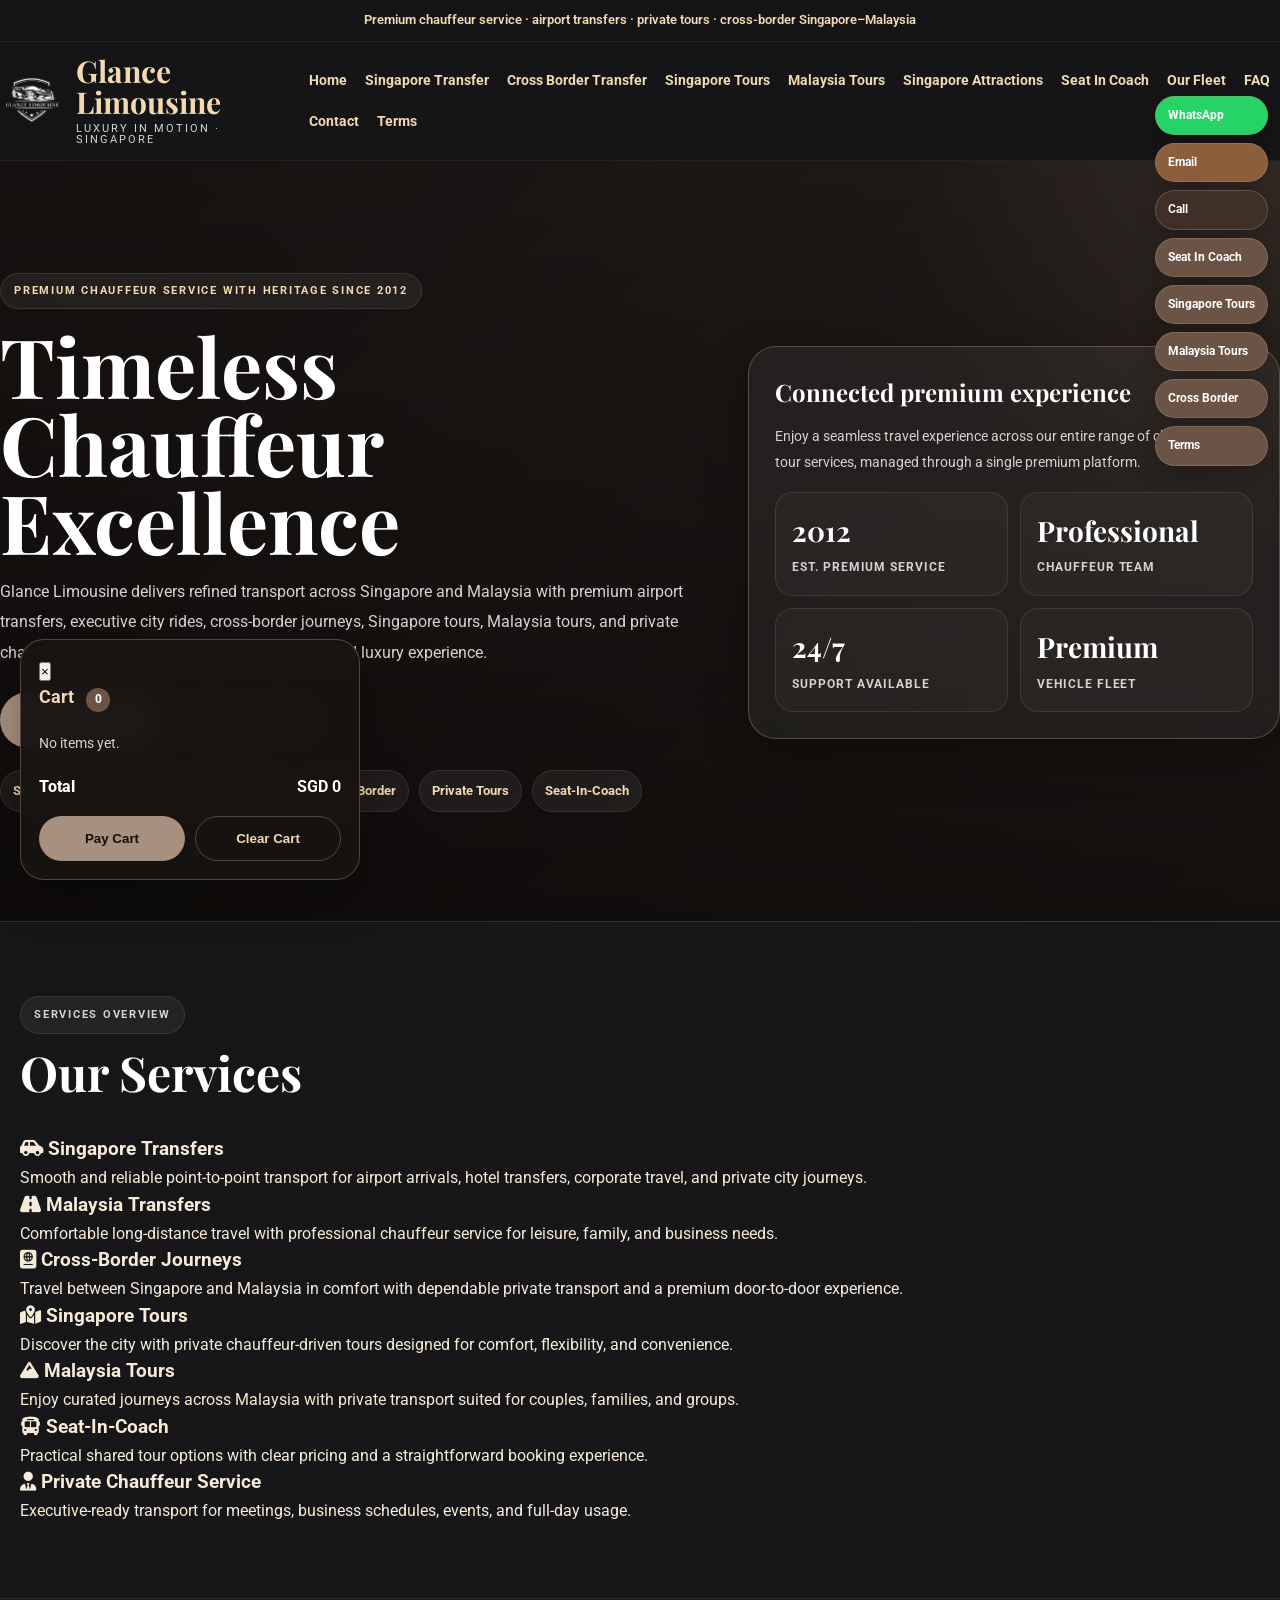
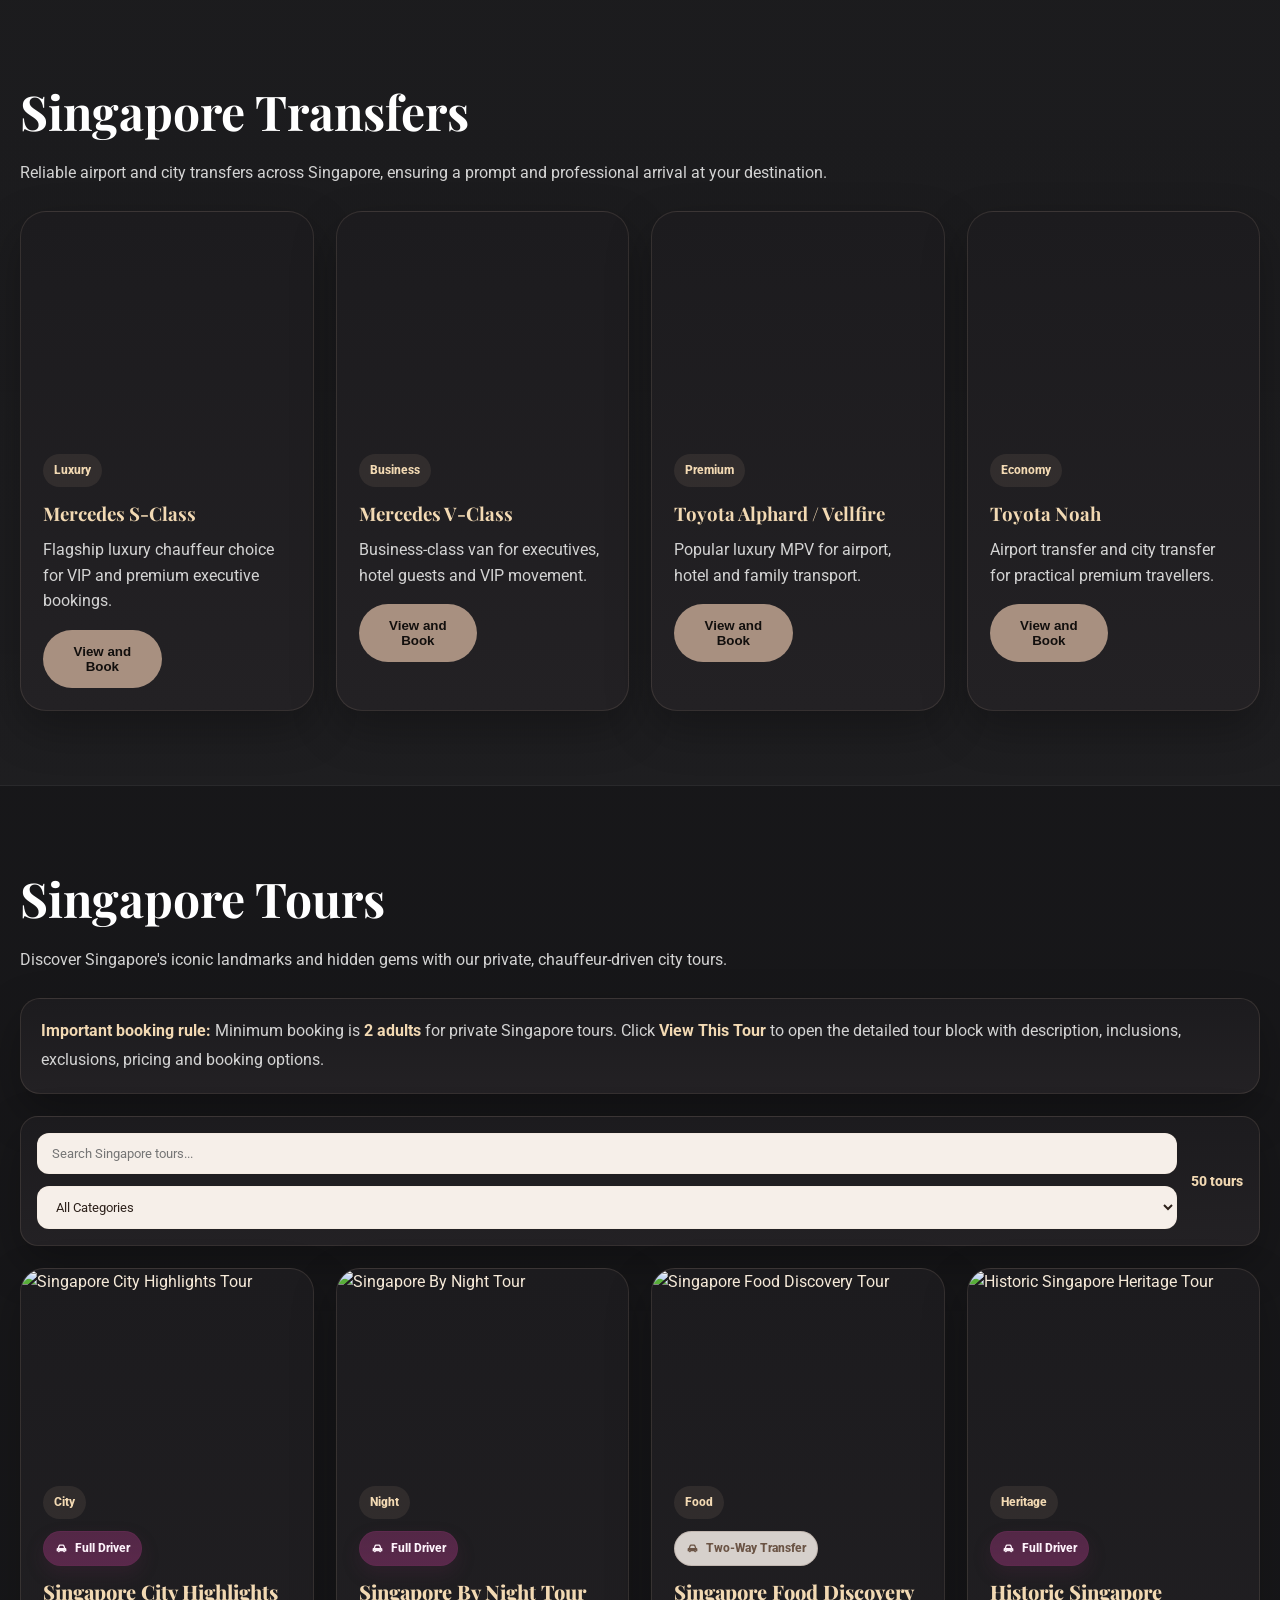
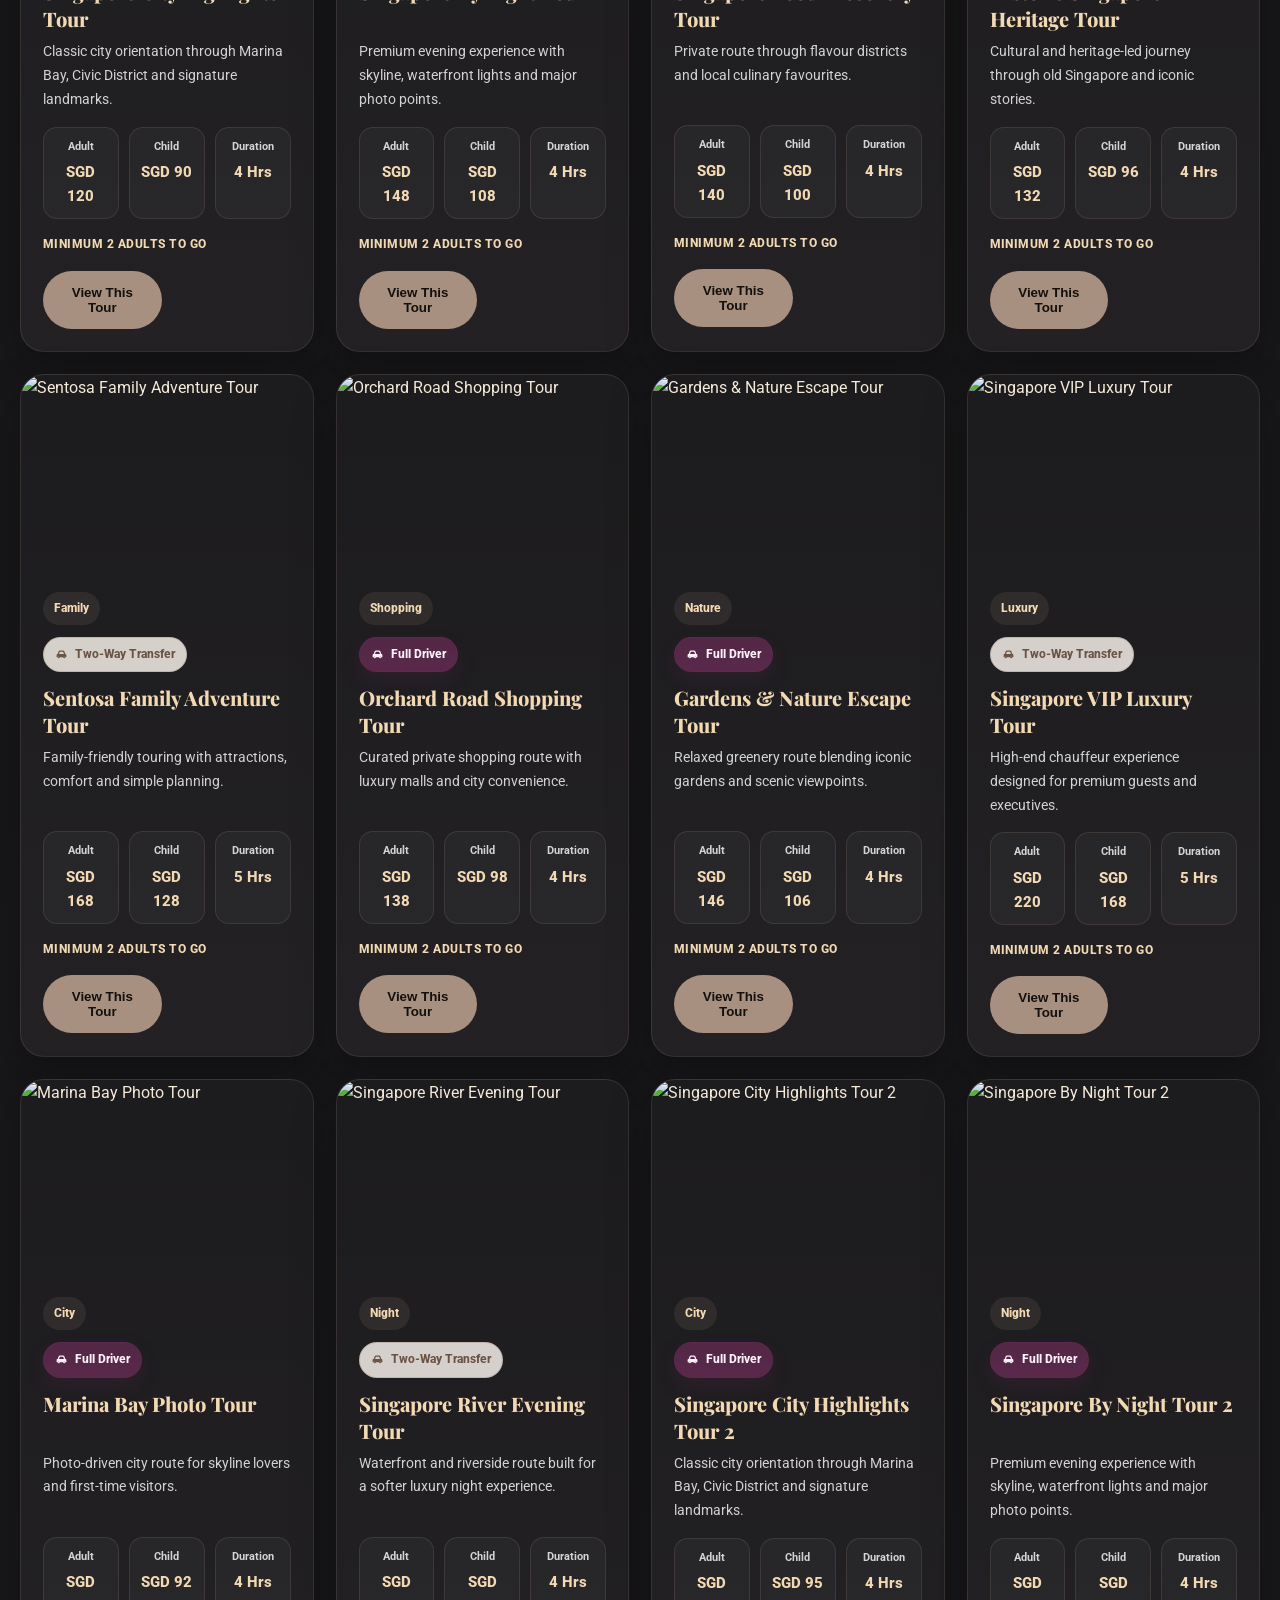
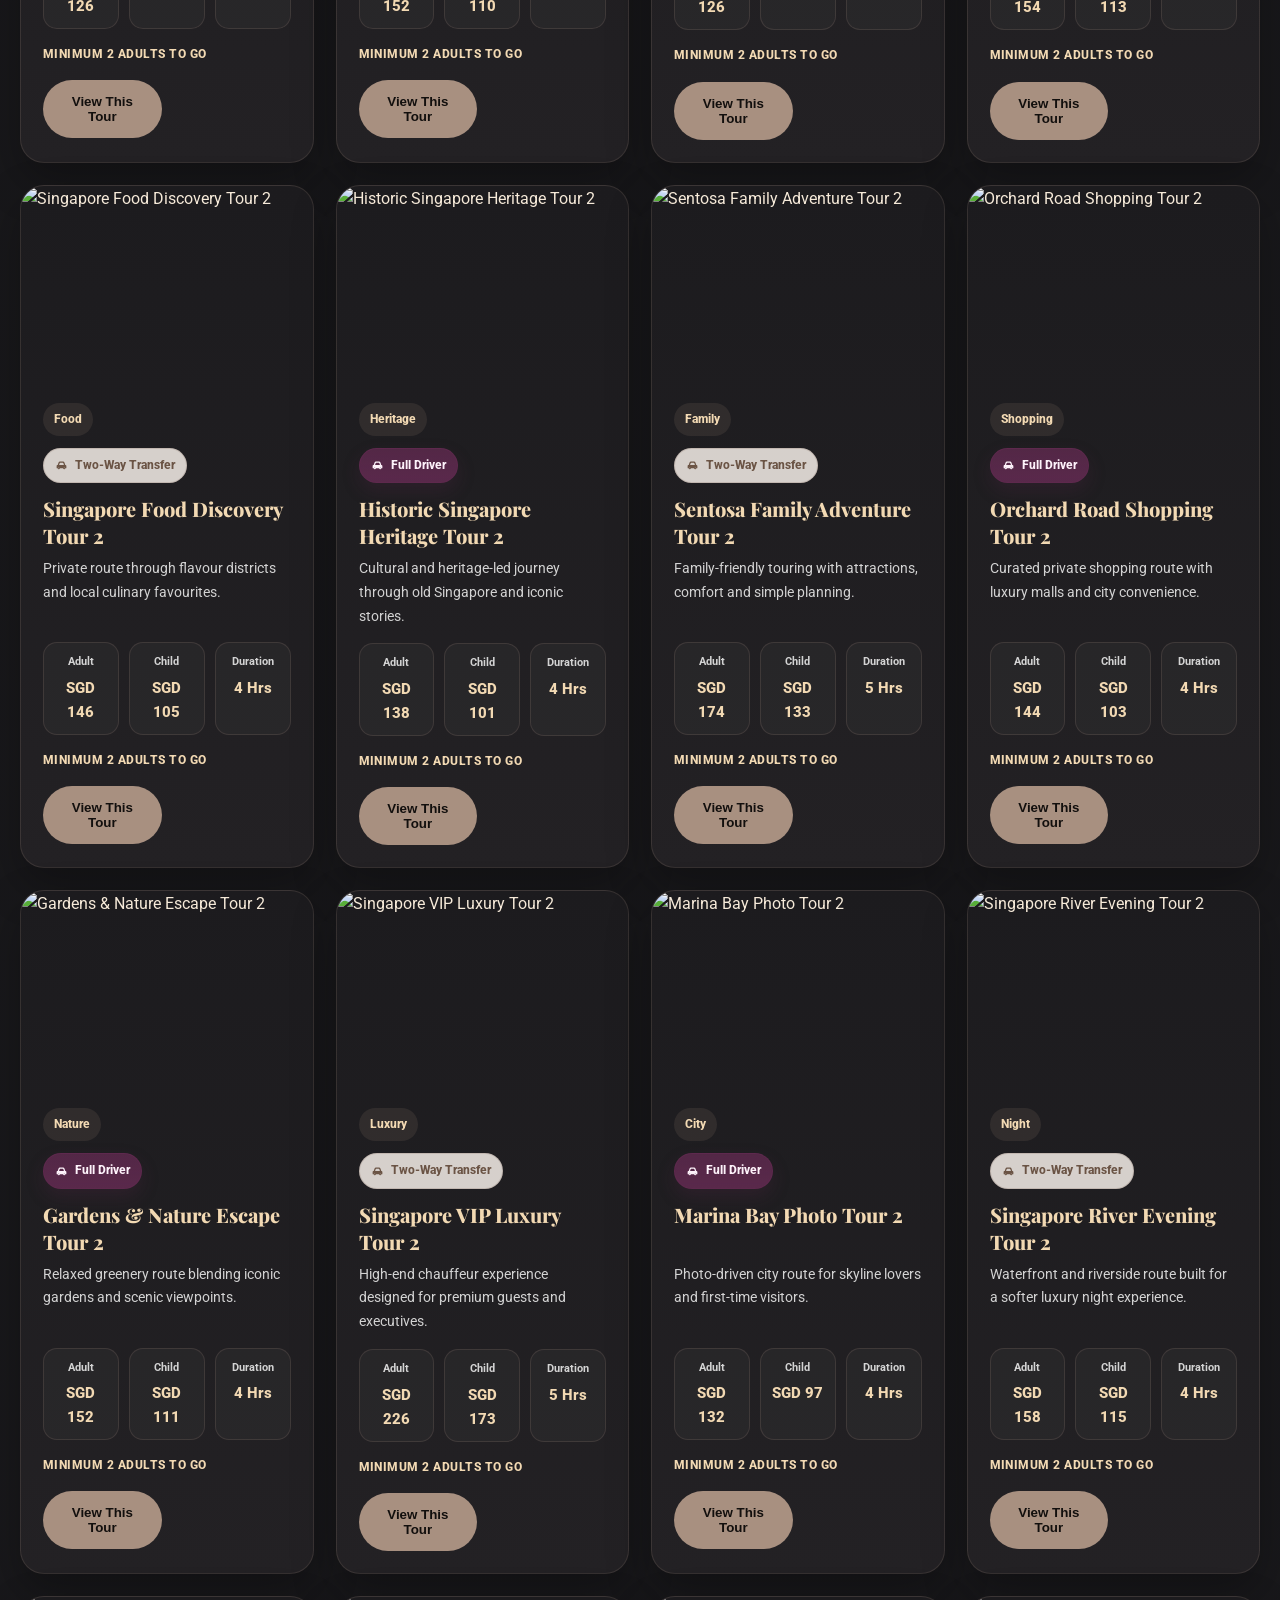
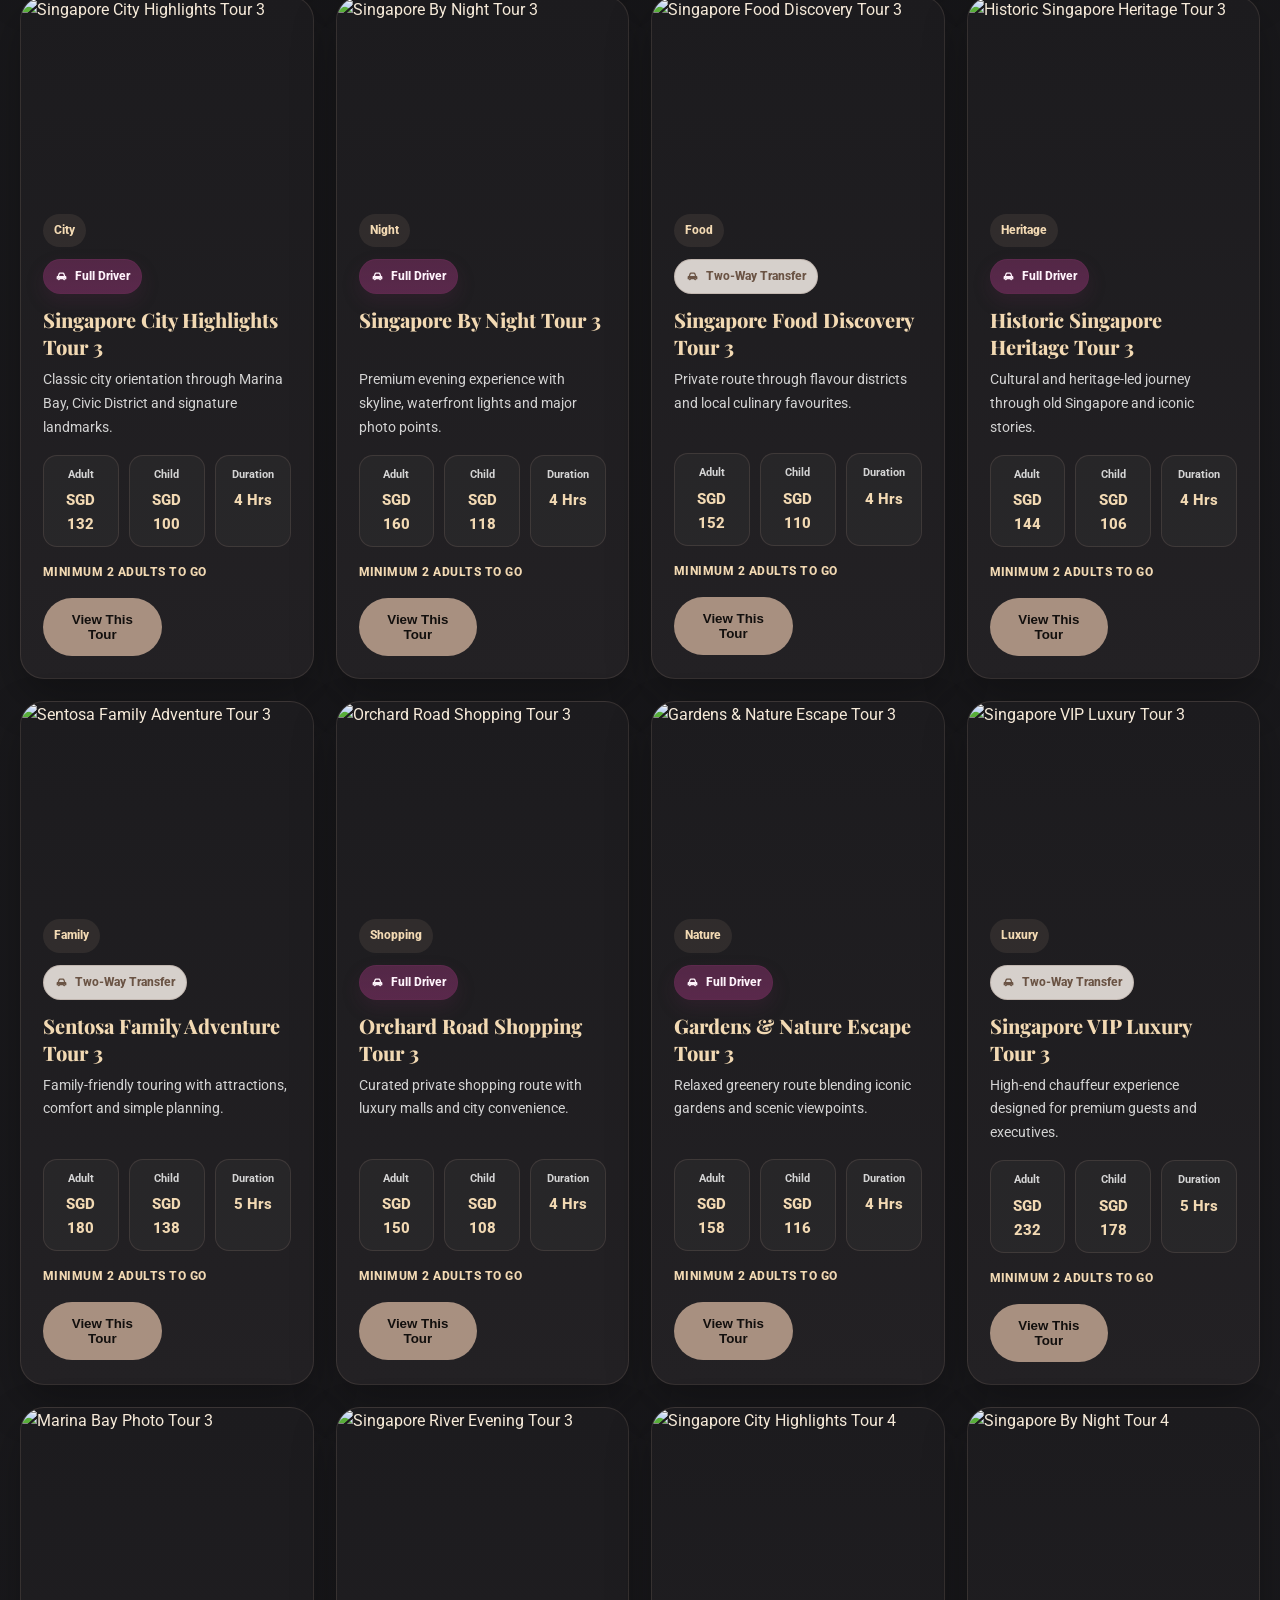
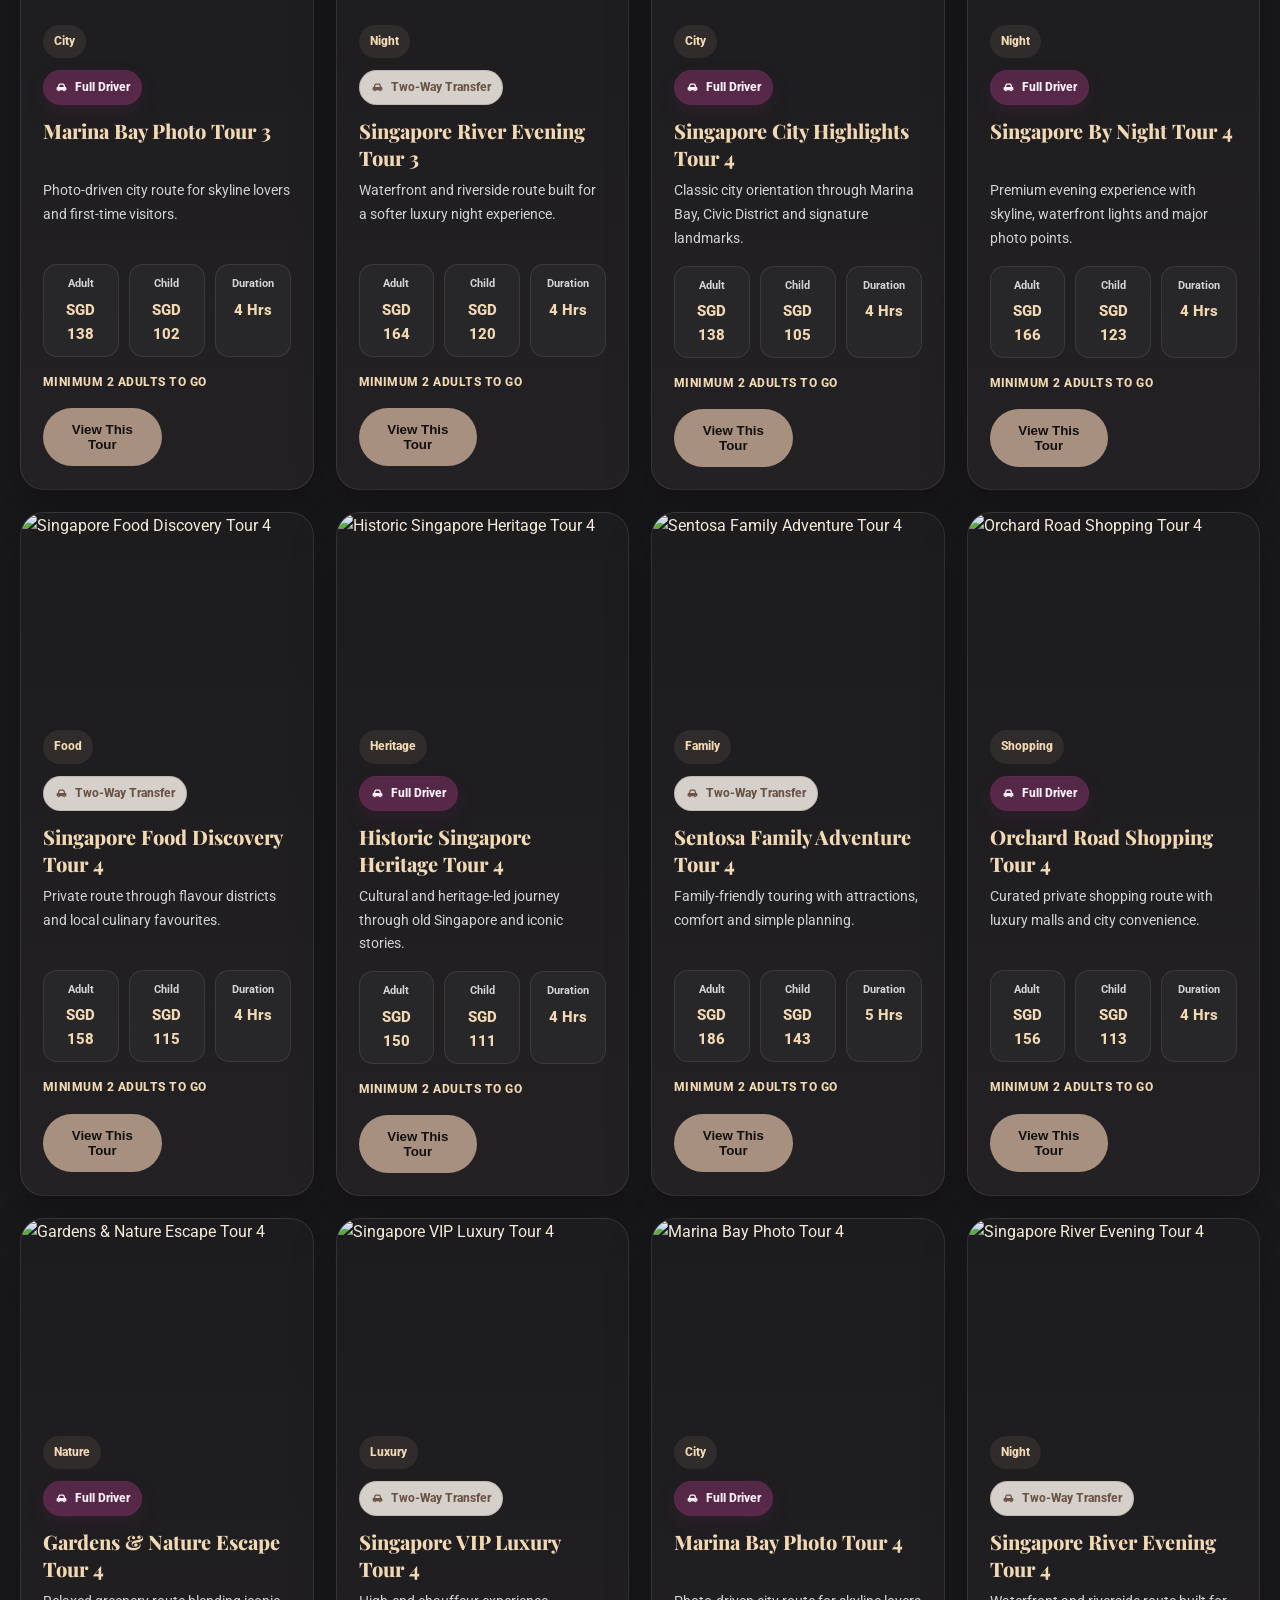
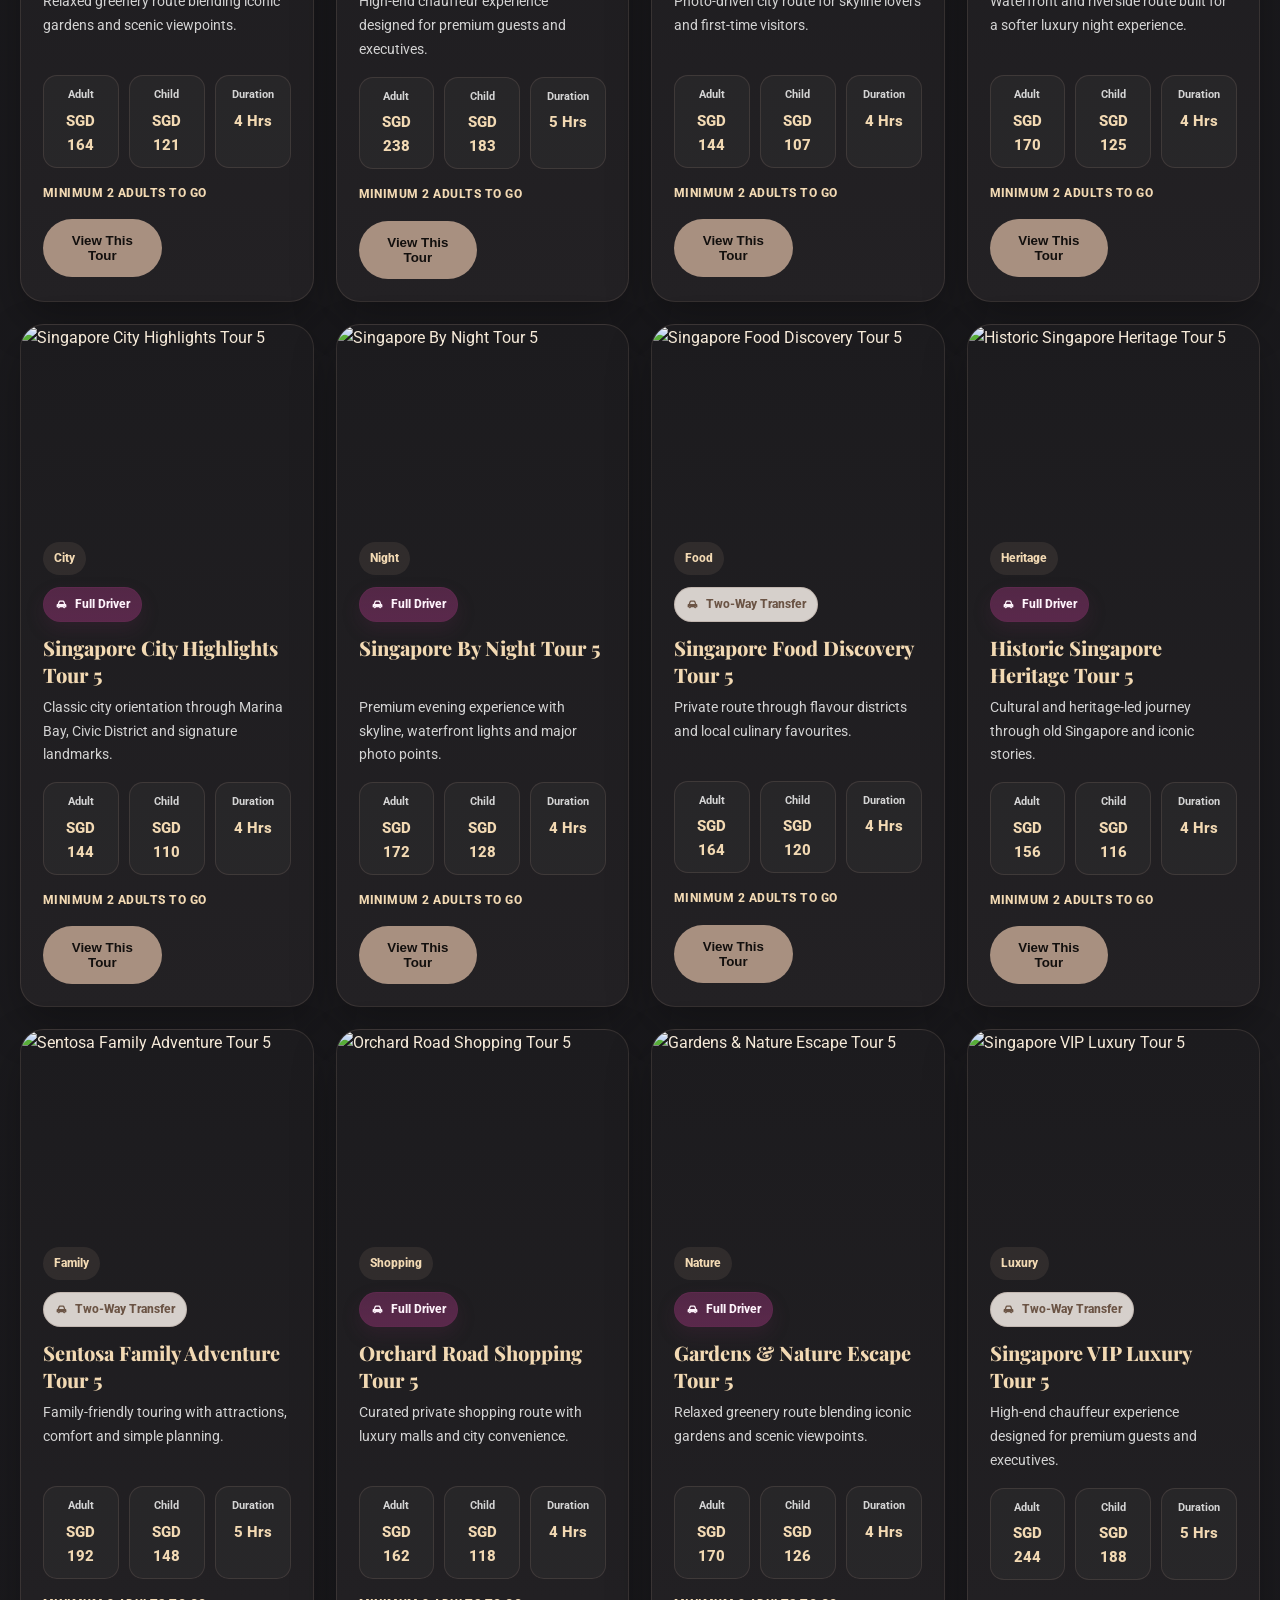
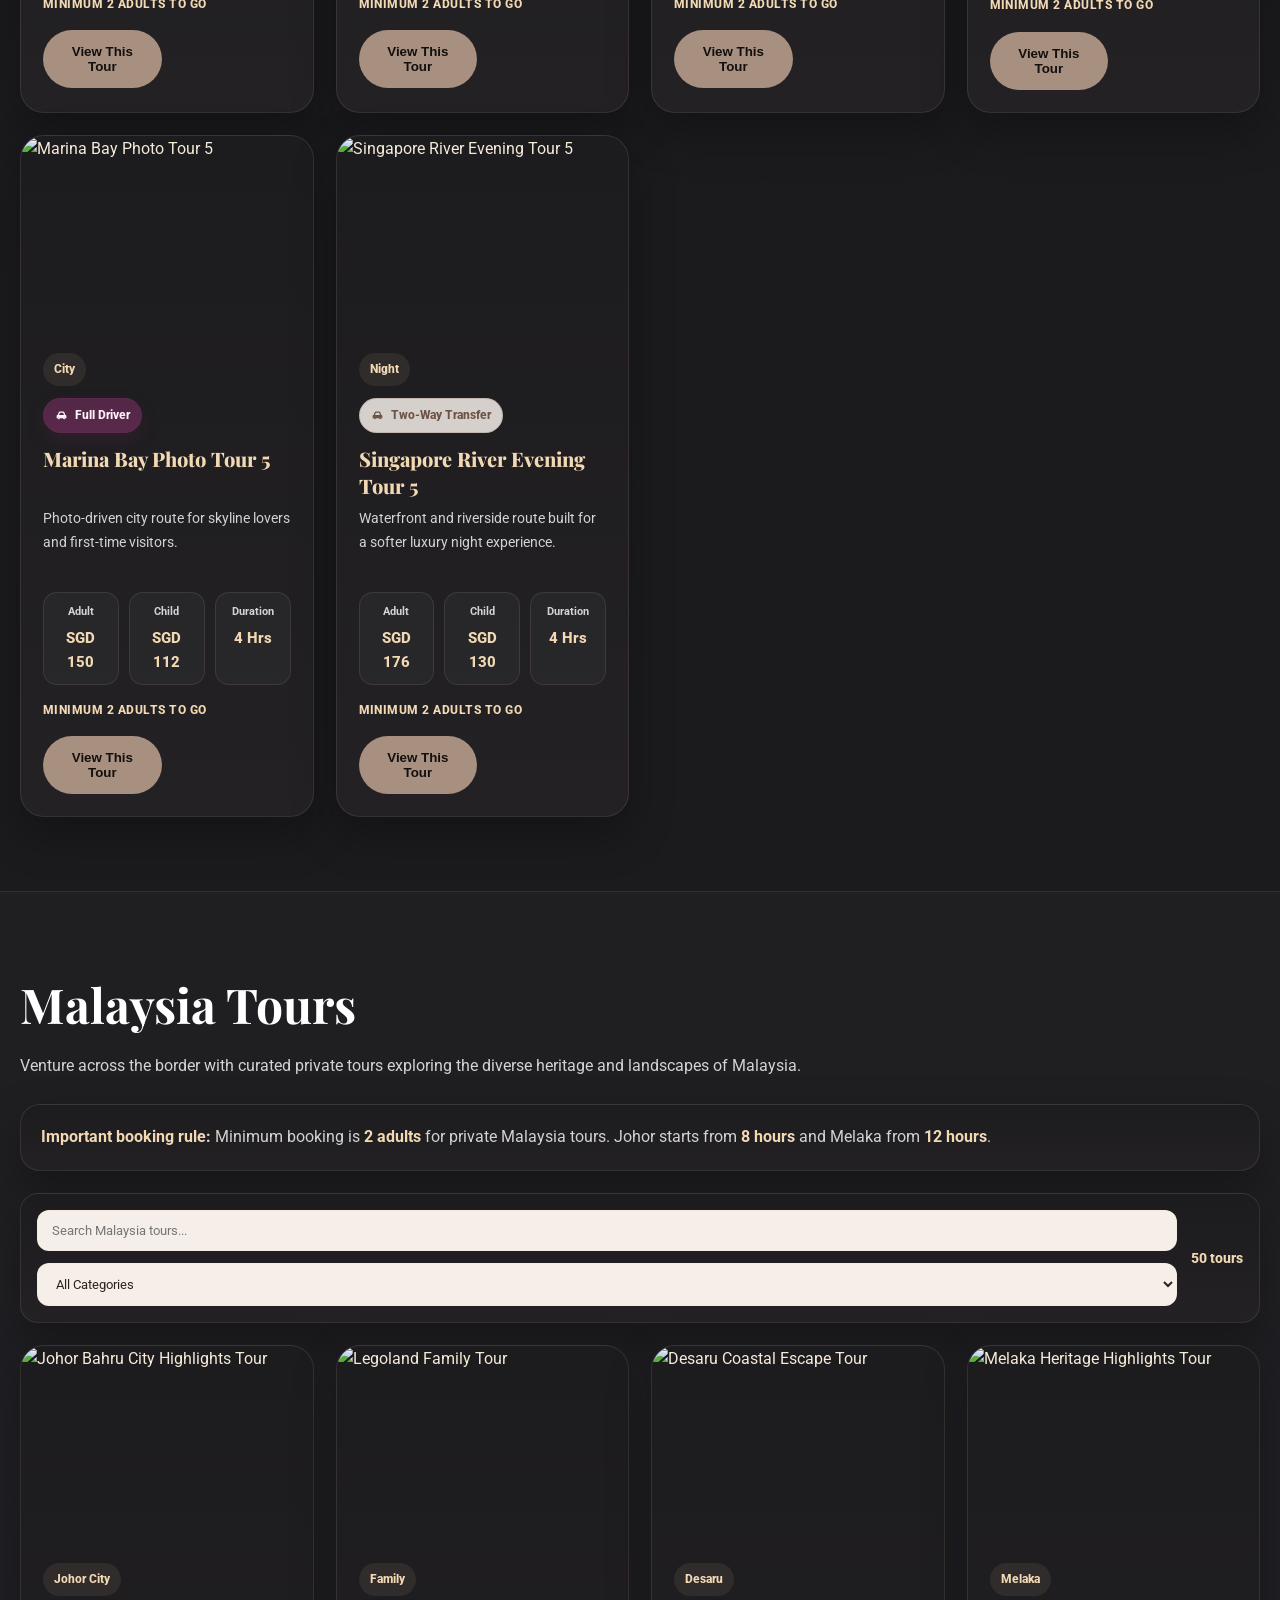
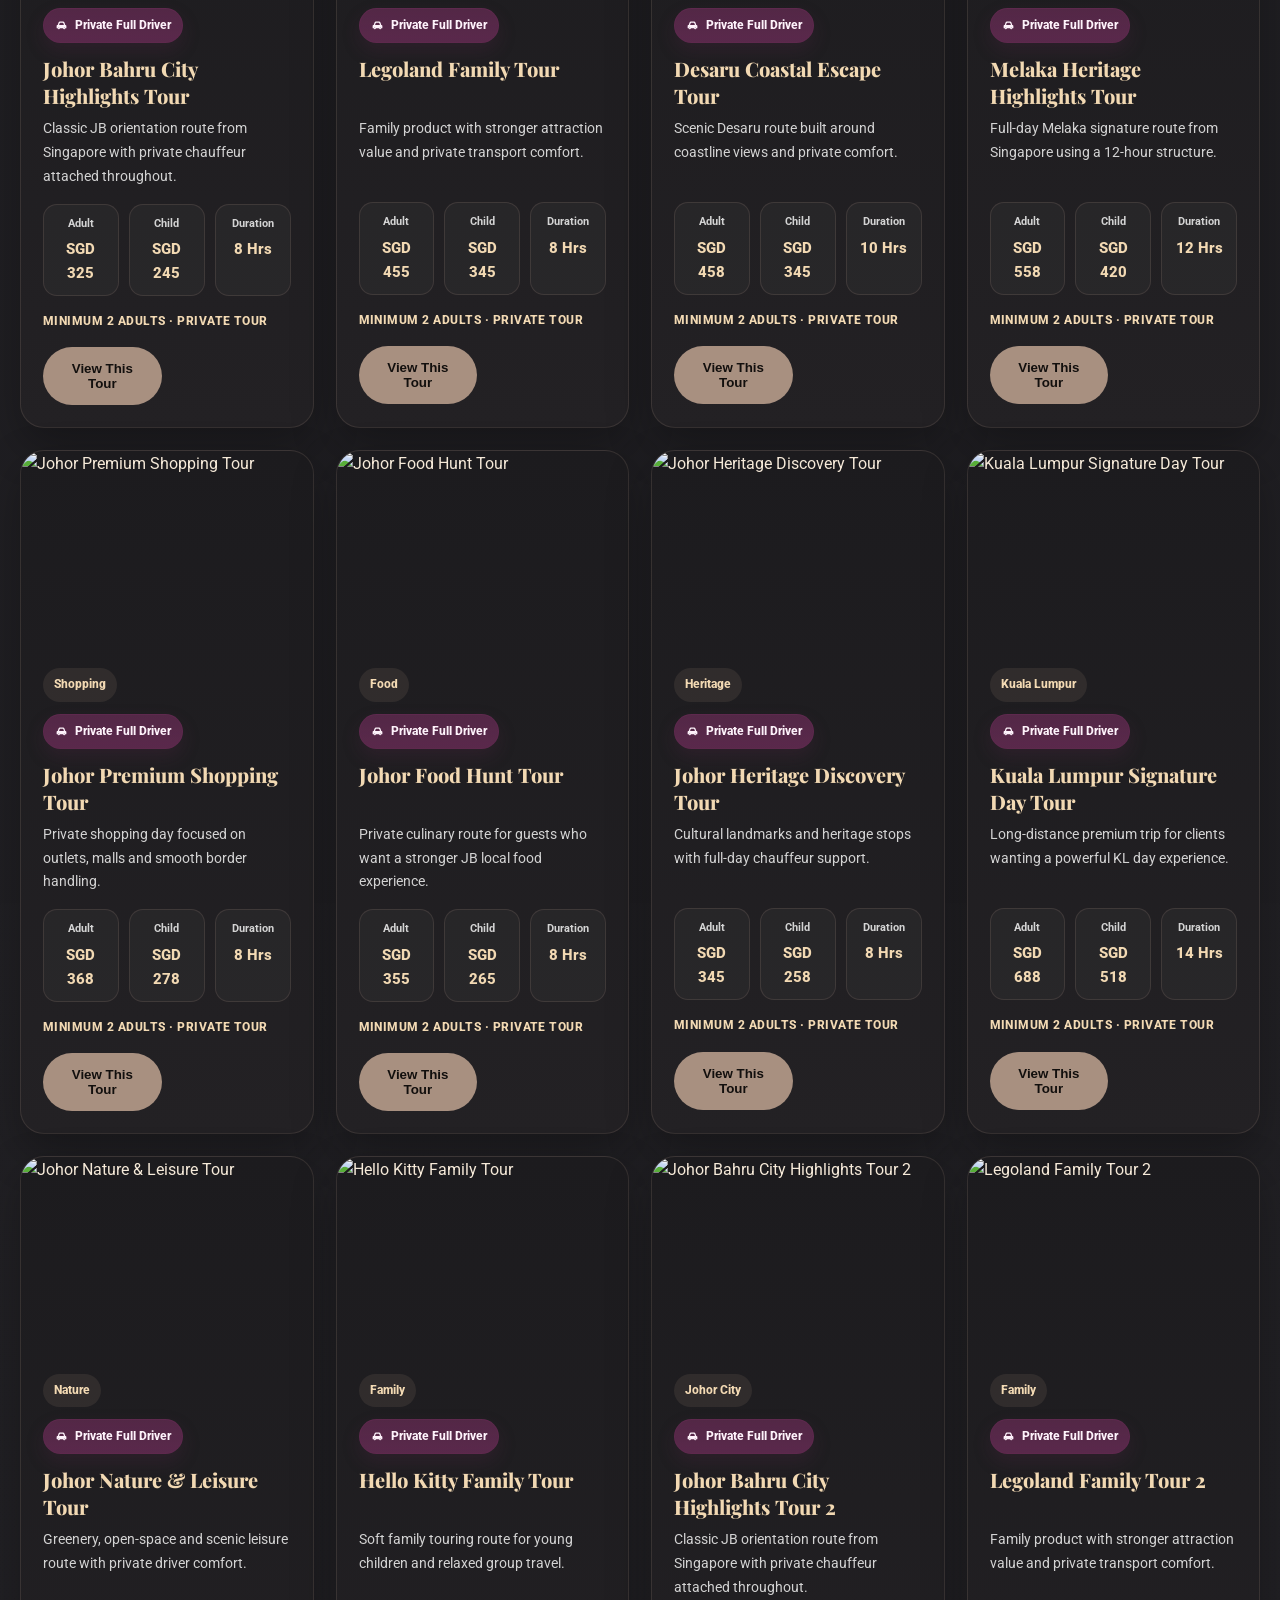
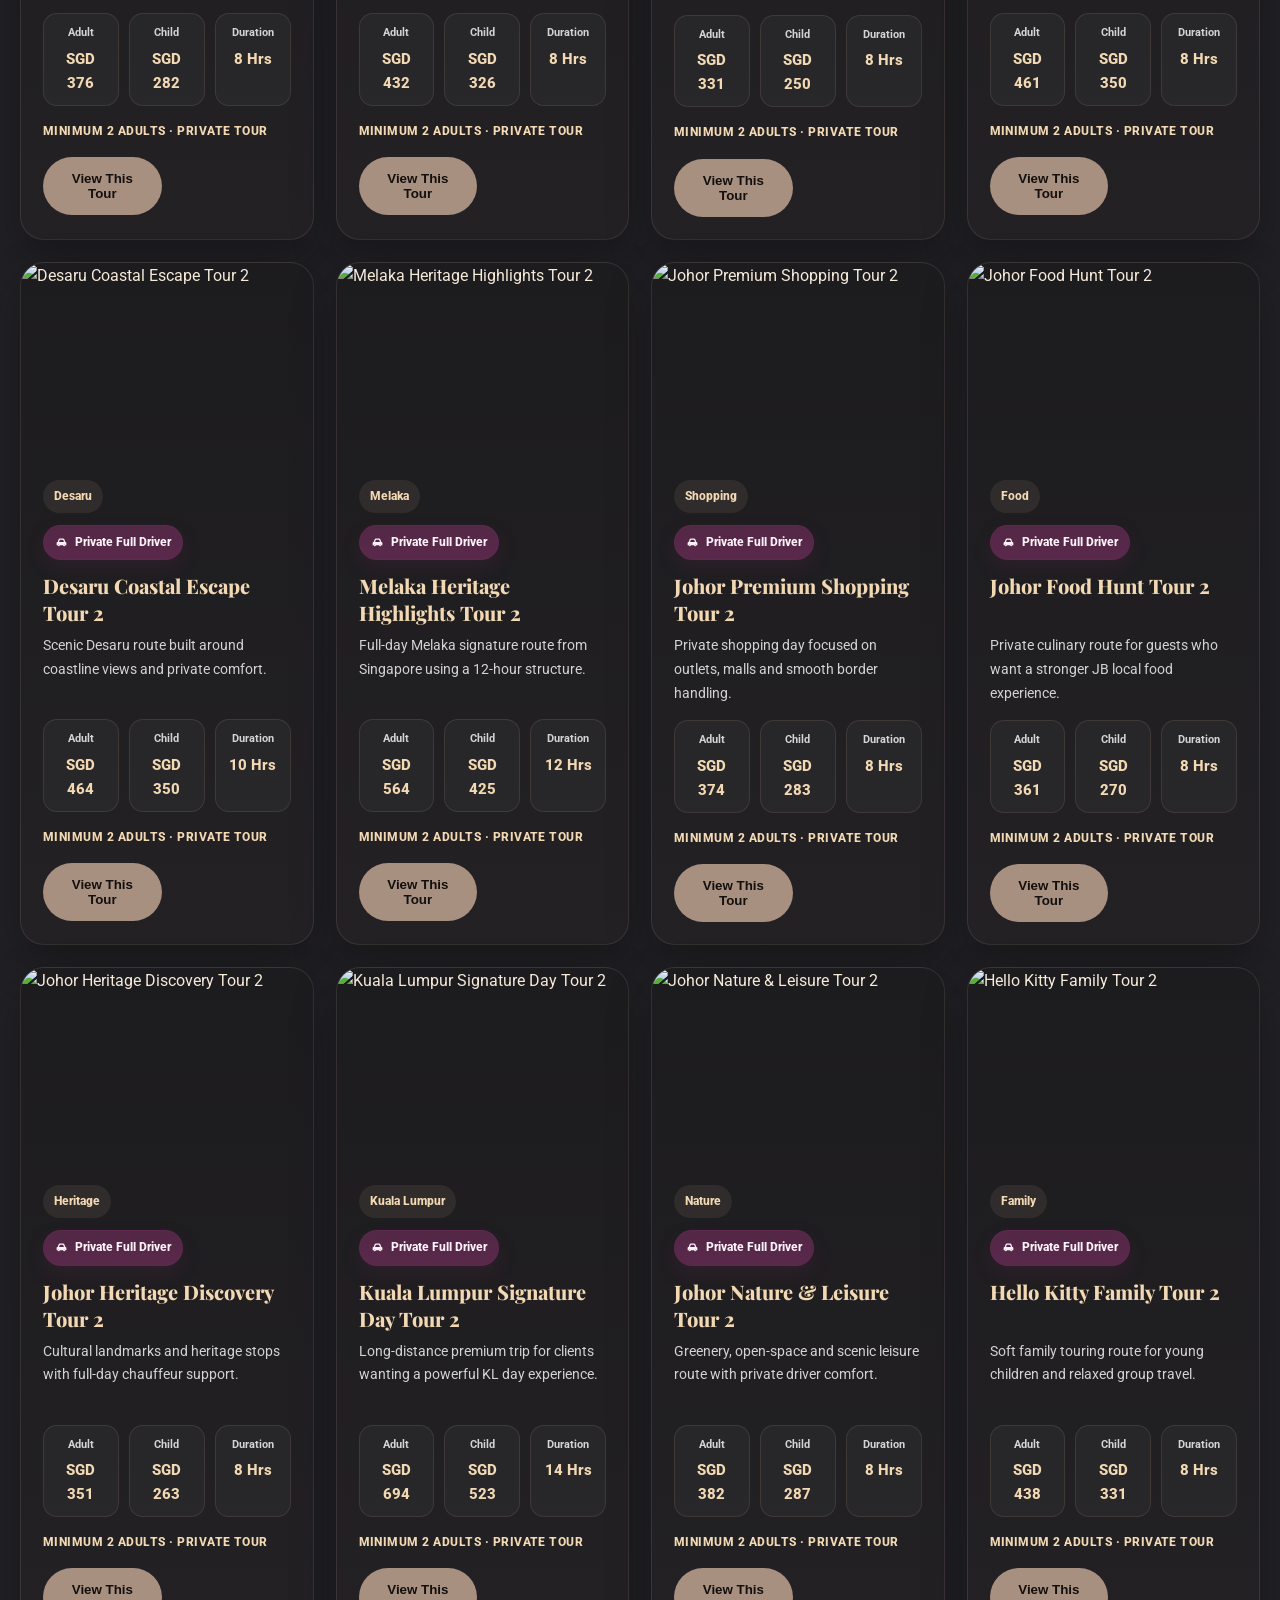
==== commit 64b15452: "test attraction page" ====
--- a/index.html
+++ b/index.html
@@ -2,53 +2,791 @@
 <!DOCTYPE html>
 
 <html lang="en">
+
 <head>
-<meta charset="utf-8"/>
-<meta content="width=device-width, initial-scale=1.0" name="viewport"/>
-<title>Glance Limousine | Singapore Transfers, Tours, Fleet &amp; Chauffeur Services</title>
-<meta content="Luxury Singapore limousine services, airport transfers, chauffeur-driven fleet, cross border transfers, Singapore tours and Malaysia tours by Glance Limousine." name="description"/>
-<meta content="Singapore limousine, Singapore airport transfer, chauffeur service Singapore, Malaysia transfer from Singapore, Johor transfer, Singapore private tours, Malaysia tours, seat in coach Singapore, luxury transport Singapore" name="keywords"/>
-<meta content="index, follow" name="robots"/>
-<meta content="Glance Limousine | Luxury Chauffeur, Tours &amp; Cross-Border Transfers" property="og:title"/>
-<meta content="Luxury chauffeur service across Singapore and Malaysia with private transfers, private tours, and seat-in-coach experiences." property="og:description"/>
-<meta content="website" property="og:type"/>
-<meta content="https://images.unsplash.com/photo-1503376780353-7e6692767b70?auto=format&amp;fit=crop&amp;w=1600&amp;q=80" property="og:image"/>
-<meta content="#161618" name="theme-color"/>
-<link href="https://fonts.googleapis.com" rel="preconnect"/>
-<link crossorigin="" href="https://fonts.gstatic.com" rel="preconnect"/>
-<link href="https://fonts.googleapis.com/css2?family=Playfair+Display:wght@600;700;800&amp;family=Roboto:wght@300;400;500;700&amp;display=swap" rel="stylesheet"/>
-<link href="https://cdnjs.cloudflare.com/ajax/libs/font-awesome/6.5.2/css/all.min.css" rel="stylesheet"/>
+    <meta charset="utf-8" />
+    <meta content="width=device-width, initial-scale=1.0" name="viewport" />
+    <title>Glance Limousine | Singapore Transfers, Tours, Fleet &amp; Chauffeur Services</title>
+    <meta
+        content="Luxury Singapore limousine services, airport transfers, chauffeur-driven fleet, cross border transfers, Singapore tours and Malaysia tours by Glance Limousine."
+        name="description" />
+    <meta
+        content="Singapore limousine, Singapore airport transfer, chauffeur service Singapore, Malaysia transfer from Singapore, Johor transfer, Singapore private tours, Malaysia tours, seat in coach Singapore, luxury transport Singapore"
+        name="keywords" />
+    <meta content="index, follow" name="robots" />
+    <meta content="Glance Limousine | Luxury Chauffeur, Tours &amp; Cross-Border Transfers" property="og:title" />
+    <meta
+        content="Luxury chauffeur service across Singapore and Malaysia with private transfers, private tours, and seat-in-coach experiences."
+        property="og:description" />
+    <meta content="website" property="og:type" />
+    <meta
+        content="https://images.unsplash.com/photo-1503376780353-7e6692767b70?auto=format&amp;fit=crop&amp;w=1600&amp;q=80"
+        property="og:image" />
+    <meta content="#161618" name="theme-color" />
+    <link href="https://fonts.googleapis.com" rel="preconnect" />
+    <link crossorigin="" href="https://fonts.gstatic.com" rel="preconnect" />
+    <link
+        href="https://fonts.googleapis.com/css2?family=Playfair+Display:wght@600;700;800&amp;family=Roboto:wght@300;400;500;700&amp;display=swap"
+        rel="stylesheet" />
+    <link href="https://cdnjs.cloudflare.com/ajax/libs/font-awesome/6.5.2/css/all.min.css" rel="stylesheet" />
 
-<link href="styles.css" rel="stylesheet"/></head>
+    <link href="styles.css" rel="stylesheet" />
+</head>
+
 <body>
-<div class="topbar">Premium chauffeur service · airport transfers · private tours · cross-border Singapore–Malaysia</div>
-<header class="navbar">
-<div class="container nav-inner">
-<div class="brand">
-<img alt="Glance Limousine logo" class="brand-logo" src="[data-uri]"/>
-<div class="brand-copy">
-<div class="brand-title">Glance Limousine</div>
-<div class="brand-sub">Since 1937 · Singapore</div>
-</div>
-</div>
-<nav class="nav-links">
-<a href="#home">Home</a><a href="#sg-transfer">Singapore Transfer</a><a href="#my-transfer">Cross Border Transfer</a><a href="#sg-tours">Singapore Tours</a><a href="#my-tours">Malaysia Tours</a><a href="#shared">Seat In Coach</a><a href="#fleet">Our Fleet</a><a href="#faq">FAQ</a><a href="#contact">Contact</a><a href="#terms">Terms</a>
-</nav>
-</div>
-</header>
-<section class="hero" id="home"><div class="container hero-inner"><div><span class="eyebrow">From airport transfers to tours and cross border travel</span><h1>Luxury chauffeur service with heritage since 1937</h1><p>Glance Limousine delivers refined transport across Singapore and Malaysia with premium airport transfers, executive city rides, cross border journeys, Singapore tours, Malaysia tours and private chauffeur service — all presented in one connected luxury experience.</p><div class="hero-actions"><a class="btn" href="#sg-transfer"><i class="fas fa-arrow-right"></i> View Singapore Transfer</a><a class="btn ghost" href="#fleet"><i class="fas fa-car-side"></i> Explore Fleet</a></div><div class="hero-points"><span>50 Singapore Tours</span><span>50 Malaysia Tours</span><span>Seat In Coach</span><span>Cross Border Rates</span><span>Cart Ready</span></div></div><div class="hero-card"><h3>Connected premium experience</h3><p>This homepage keeps your luxury look while preserving the complete booking structure for tours, cross border transfers, seat-in-coach products and cart logic.</p><div class="hero-card-grid"><div class="metric"><strong>1937</strong><span>Heritage since</span></div><div class="metric"><strong>100</strong><span>Private tours visible</span></div><div class="metric"><strong>11</strong><span>Seat-in-coach tours</span></div><div class="metric"><strong>Live</strong><span>Cart &amp; detail flow</span></div></div></div></div></section>
-<section class="section alt" id="sg-transfer"><div class="container"><div class="section-head"><h2>Singapore Transfer Rates</h2><p>Airport transfer, point-to-point and hourly chauffeur fleet options in the same premium site flow.</p></div><div class="fleet-grid" id="sgTransferGrid"></div></div></section>
-<section class="section" id="sg-tours"><div class="container"><div class="section-head"><h2>Singapore Tours</h2><p>All 50 Singapore tours are rendered below, not just a small preview. Each tour is marked as Full Driver or Two-Way Transfer.</p></div><div class="notice"><strong>Important booking rule:</strong> Minimum booking is <strong>2 adults</strong> for private Singapore tours. Click <strong>View This Tour</strong> to open the detailed tour block with description, inclusions, exclusions, pricing and booking options.</div><div style="height:22px"></div><div class="toolbar"><div class="toolbar-left"><input id="sgSearch" placeholder="Search Singapore tours..." type="text"/><select id="sgCategory"><option value="All">All Categories</option><option value="City">City</option><option value="Night">Night</option><option value="Food">Food</option><option value="Heritage">Heritage</option><option value="Family">Family</option><option value="Shopping">Shopping</option><option value="Nature">Nature</option><option value="Luxury">Luxury</option></select></div><div class="count" id="sgCount">50 tours</div></div><div class="tour-grid" id="sgTourGrid"></div></div></section>
-<section class="section alt" id="my-tours"><div class="container"><div class="section-head"><h2>Malaysia Tours</h2><p>All 50 Malaysia tours are visible here in the same premium layout. Johor, Desaru, Legoland, shopping, heritage and long-distance routes all sit inside one consistent system.</p></div><div class="notice"><strong>Important booking rule:</strong> Minimum booking is <strong>2 adults</strong> for private Malaysia tours. Johor starts from <strong>8 hours</strong> and Melaka from <strong>12 hours</strong>.</div><div style="height:22px"></div><div class="toolbar"><div class="toolbar-left"><input id="mySearch" placeholder="Search Malaysia tours..." type="text"/><select id="myCategory"><option value="All">All Categories</option><option value="Johor City">Johor City</option><option value="Family">Family</option><option value="Nature">Nature</option><option value="Shopping">Shopping</option><option value="Food">Food</option><option value="Heritage">Heritage</option><option value="Desaru">Desaru</option><option value="Melaka">Melaka</option><option value="Kuala Lumpur">Kuala Lumpur</option></select></div><div class="count" id="myCount">50 tours</div></div><div class="tour-grid" id="myTourGrid"></div></div></section>
-<section class="section" id="shared"><div class="container"><div class="section-head"><h2>Seat In Coach Tours</h2><p>Shared-tour section with adult and child pricing and its own floating quick link.</p></div><div class="notice"><strong>Important:</strong> These are <strong>seat-in-coach / shared tours</strong> with <strong>adult</strong> and <strong>child</strong> pricing only. Keep this separate from the private chauffeur tour pages.</div><div style="height:22px"></div><div class="toolbar"><div class="toolbar-left"><input id="sharedSearch" placeholder="Search seat in coach tours..." type="text"/><select id="sharedCategory"><option value="All">All Categories</option><option value="Explore Singapore">Explore Singapore</option><option value="Wildlife Encounter">Wildlife Encounter</option><option value="After Dark">After Dark</option><option value="Walking Tour">Walking Tour</option><option value="Cruise &amp; River">Cruise &amp; River</option></select></div><div class="count" id="sharedCount">11 tours</div></div><div class="tour-grid" id="sharedTourGrid"></div></div></section>
-<section class="section alt" id="my-transfer"><div class="container"><div class="section-head"><h2>Malaysia Transfer / Cross Border</h2><p>One-way rates page for Malaysia and Thailand routes, kept in rate-table logic for customers who want a fast quotation.</p></div><div class="transfer-wrap"><div class="card sticky-box"><h3 style="font-size:30px;color:var(--champagne-soft);margin-bottom:12px;font-family:'Playfair Display',serif;">Transfer Price Calculator</h3><div class="field"><label>Destination</label><select id="destination"><option value="">Select Destination</option><option>Johor Bahru</option><option>Pontian</option><option>Desaru</option><option>Kluang</option><option>Batu Pahat</option><option>Muar</option><option>Melacca</option><option>Kuala Lumpur</option><option>Genting</option><option>Penang</option><option>Hatyai</option></select></div><div class="field"><label>Vehicle</label><select id="vehicle"><option value="">Select Vehicle</option><option>Economy</option><option>Premium</option><option>Business</option><option>Luxury</option></select></div><div class="field"><label>Passengers</label><input id="pax" placeholder="Enter passengers" type="number"/></div><button class="btn full" onclick="calculateRate()">Calculate Price</button><div class="result" id="resultBox">Estimated Price: —</div><div class="action-row"><button class="btn" onclick="checkoutSelectedTransfer()">Pay Now</button><button class="btn ghost" onclick="addSelectedTransferToCart()">Add to Cart</button></div><button class="btn full" onclick="sendRateBooking()" style="margin-top:14px;">Send WhatsApp Booking</button><div class="notice" style="margin-top:16px;">Please send the <strong>exact pickup and drop-off location</strong> and we will get the exact quotation. All <strong>toll charge and fuel is inclusive</strong>. If there is a stopover for long distance driver, <strong>driver accommodation should be covered at SGD 50 per day</strong>.</div></div><div class="table-wrap"><table><tr><th>Destination</th><th>Distance</th><th>Economy</th><th>Premium</th><th>Business</th><th>Luxury</th></tr><tr><td>Johor Bahru</td><td>30 km</td><td>SGD 180</td><td>SGD 250</td><td>SGD 300</td><td>SGD 500</td></tr><tr><td>Pontian</td><td>70 km</td><td>SGD 260</td><td>SGD 400</td><td>SGD 480</td><td>SGD 800</td></tr><tr><td>Desaru</td><td>85 km</td><td>SGD 270</td><td>SGD 410</td><td>SGD 490</td><td>SGD 820</td></tr><tr><td>Kluang</td><td>130 km</td><td>SGD 312</td><td>SGD 468</td><td>SGD 560</td><td>SGD 935</td></tr><tr><td>Batu Pahat</td><td>150 km</td><td>SGD 360</td><td>SGD 500</td><td>SGD 600</td><td>SGD 1000</td></tr><tr><td>Muar</td><td>180 km</td><td>SGD 420</td><td>SGD 585</td><td>SGD 700</td><td>SGD 1170</td></tr><tr><td>Melacca</td><td>240 km</td><td>SGD 516</td><td>SGD 720</td><td>SGD 860</td><td>SGD 1435</td></tr><tr><td>Kuala Lumpur</td><td>350 km</td><td>SGD 714</td><td>SGD 995</td><td>SGD 1190</td><td>SGD 1985</td></tr><tr><td>Genting Highlands</td><td>380 km</td><td>SGD 762</td><td>SGD 1065</td><td>SGD 1270</td><td>SGD 2120</td></tr><tr><td>Penang</td><td>750 km</td><td>SGD 1314</td><td>SGD 1830</td><td>SGD 2190</td><td>SGD 3650</td></tr><tr><td>Hatyai (Thailand)</td><td>950 km</td><td>SGD 1662</td><td>SGD 2315</td><td>SGD 2770</td><td>SGD 4620</td></tr></table></div></div></div></section>
-<section class="section detail-section" id="tour-detail"><div class="container"><div class="section-head"><h2>Tour Detail</h2><p>Each tour card links here with its own brief description, chauffeur arrangement, inclusions, exclusions, pricing, guest selection, and booking controls.</p></div><div class="detail-shell"><div class="detail-gallery"><img alt="Tour image" class="detail-gallery-main" id="detailMainImage" src="https://images.unsplash.com/photo-1503376780353-7e6692767b70?auto=format&amp;fit=crop&amp;w=1600&amp;q=80"/><div class="detail-gallery-stack"><img alt="Tour image 2" id="detailSideImage1" src="https://images.unsplash.com/photo-1492144534655-ae79c964c9d7?auto=format&amp;fit=crop&amp;w=900&amp;q=80"/><img alt="Tour image 3" id="detailSideImage2" src="https://images.unsplash.com/photo-1525625293386-3f8f99389edd?auto=format&amp;fit=crop&amp;w=900&amp;q=80"/></div></div><div class="detail-panel"><span class="eyebrow" id="detailType">Private Tour</span><h3 id="detailTitle">Singapore City Highlights Tour</h3><p class="detail-copy" id="detailDescription">Tour detail will appear here after a customer presses View This Tour.</p><div class="detail-list"><div class="detail-box"><h4>Inclusions</h4><ul id="detailInclusions"></ul></div><div class="detail-box"><h4>Exclusions</h4><ul id="detailExclusions"></ul></div></div><div class="detail-pricing"><div class="price-pill"><span>Adult</span><strong id="detailAdult">SGD 120</strong></div><div class="price-pill"><span>Child</span><strong id="detailChild">SGD 90</strong></div><div class="price-pill"><span>Duration</span><strong id="detailDuration">4 Hrs</strong></div><div class="price-pill"><span>Booking Rule</span><strong id="detailRule">Min 2 Adults</strong></div><div class="price-pill"><span>Driver Mode</span><strong id="detailDriverMode">Full Driver</strong></div></div><div class="booking-builder"><div class="booking-grid"><div class="booking-box"><label for="detailAdultQty">Number of Adults</label><input id="detailAdultQty" min="0" type="number" value="2"/></div><div class="booking-box"><label for="detailChildQty">Number of Children</label><input id="detailChildQty" min="0" type="number" value="0"/></div></div><div class="booking-box"><label>Tour Booking Options</label><p class="mini-copy" style="margin-bottom:14px;">All tour prices include an economy car. Upgrade charges are calculated by tour duration.</p><div class="booking-grid"><div class="booking-box"><label for="vehicleUpgrade">Vehicle Class Upgrade</label><select id="vehicleUpgrade"><option value="0">Economy Included</option><option value="10">Premium Economy · +SGD 10 per hour</option><option value="20">Business Class · +SGD 20 per hour</option><option value="90">Luxury Class W222 · +SGD 90 per hour</option></select></div><div class="booking-box"><label for="guideOption">Tour Guide</label><select id="guideOption"><option value="0">No Tour Guide</option><option value="50|English-speaking guide">English-speaking guide · SGD 50 per hour</option><option value="90|Russian / Spanish / German / Italian guide">Russian / Spanish / German / Italian · SGD 90 per hour</option></select></div><div class="booking-box"><label for="babySeatQty">Baby Seat Quantity</label><select id="babySeatQty"><option value="0">No baby seat</option><option value="1">1 seat · SGD 20</option><option value="2">2 seats · SGD 40</option><option value="3">3 seats · SGD 60</option><option value="4">4 seats · SGD 80</option></select></div><div class="booking-box"><label for="photographerOption">Photographer</label><select id="photographerOption"><option value="0">No photographer</option><option value="50">Photographer · SGD 50 per hour</option></select></div></div></div><div class="summary-box"><div class="price-pill"><span>Adults Total</span><strong id="detailAdultsTotal">SGD 240</strong></div><div class="price-pill"><span>Children Total</span><strong id="detailChildrenTotal">SGD 0</strong></div><div class="price-pill"><span>Upgrade Total</span><strong id="detailUpgradeTotal">SGD 0</strong></div><div class="price-pill"><span>Add-Ons Total</span><strong id="detailAddonsTotal">SGD 0</strong></div><div class="price-pill"><span>Booking Total</span><strong id="detailBookingTotal">SGD 240</strong></div></div><div class="consent-box"><input id="detailConsent" type="checkbox"/><label for="detailConsent">I confirm that I have read and agree to the <a href="#terms">Terms &amp; Conditions</a>.</label></div></div><div class="detail-cta"><button class="btn" id="detailPayNow">Pay Now</button><button class="btn ghost" id="detailAddToCart">Add to Cart</button></div></div></div></div></section>
-<section class="section alt" id="fleet"><div class="container"><div class="section-head"><h2>Our Fleet</h2><p>Executive vehicle collection across economy, premium, business, luxury, vans and buses.</p></div><div class="toolbar"><div class="toolbar-left"><select id="fleetCategory"><option value="all">All Categories</option><option value="luxury">Luxury</option><option value="business">Business</option><option value="premium-economy">Premium Economy</option><option value="economy">Economy</option><option value="van">Van</option><option value="bus">Bus</option></select></div><div class="count" id="fleetCount">17 vehicles</div></div><div class="fleet-grid" id="fleetGrid"></div></div></section>
-<section class="section" id="faq"><div class="container"><div class="faq-grid"><div class="card faq-box"><h3>Frequently Asked Questions</h3><div class="faq-list"><div class="faq-item"><strong>How do I get the final quotation?</strong><span>Send exact pickup and drop-off location so we can confirm the precise route and pricing.</span></div><div class="faq-item"><strong>Are toll and fuel included?</strong><span>Yes. Toll and fuel are inclusive unless the journey scope changes significantly.</span></div><div class="faq-item"><strong>Is driver accommodation required?</strong><span>For long-distance overnight journeys, driver accommodation should be covered at SGD 50 per day.</span></div><div class="faq-item"><strong>Can I choose private or shared?</strong><span>Yes. The website clearly separates Singapore tours, Malaysia tours and Seat-In-Coach shared tours.</span></div></div></div><div class="card cta-box"><h3>Luxury should feel clear.</h3><p>The strongest limousine websites look premium, but they also make it easy for customers to understand their options and enquire quickly.</p><div class="cta-actions"><a class="btn" href="#sg-transfer">Singapore Transfer</a><a class="btn" href="#shared">Seat In Coach</a></div></div></div></div></section>
-<section class="section" id="contact"><div class="container"><div class="section-head"><h2>Contact Us</h2><p>Dedicated contact section with direct channels and enquiry form.</p></div><div class="contact-wrap"><div class="contact-stack"><div class="card contact-card"><h3 style="color:var(--champagne-soft);margin-bottom:8px;font-family:'Playfair Display',serif;">Phone / WhatsApp</h3><p>+65 8444 4744</p></div><div class="card contact-card"><h3 style="color:var(--champagne-soft);margin-bottom:8px;font-family:'Playfair Display',serif;">Email</h3><p>admin@glancelimousine.com.sg</p></div><div class="card contact-card"><h3 style="color:var(--champagne-soft);margin-bottom:8px;font-family:'Playfair Display',serif;">Location</h3><p>Singapore</p></div></div><div class="card form-card"><div class="field"><label>Name</label><input placeholder="Your name" type="text"/></div><div class="field"><label>Email</label><input placeholder="Your email" type="email"/></div><div class="field"><label>Message</label><textarea placeholder="Tell us your booking details" rows="5"></textarea></div><div class="consent-box" style="margin-bottom:14px;"><input id="contactConsent" type="checkbox"/><label for="contactConsent">I have read and agree to the <a href="#terms">Terms &amp; Conditions</a>.</label></div><button class="btn full" onclick="submitContact()">Send Message</button><p class="mini-copy" style="margin-top:12px;">For faster response, use the WhatsApp floating button and send pickup point, drop-off point, date, time and passenger count.</p></div></div></div></section>
-<section class="section alt" id="terms"><div class="container"><div class="section-head"><h2>Terms &amp; Conditions</h2><p>Integrated directly into the site in the same premium design, with booking protections and waiting time policy.</p></div><div class="terms-grid"><div class="card terms-nav"><a href="#payment">1. Payment Terms</a><a href="#cancellation">2. Cancellation Policy</a><a href="#waiting">3. Waiting Time Policy</a><a href="#special">4. Special Charges</a><a href="#booking">5. Reservations</a><a href="#conduct">6. Passenger Conduct</a><a href="#damage">7. Damage &amp; Liability</a><a href="#affiliate">8. Affiliate Policy</a><a href="#limit">9. Limitation of Liability</a><a href="#changes">10. Changes to Terms</a><a href="#law">11. Governing Law</a><a href="#contactterms">12. Contact Us</a></div><div><div class="card terms-card" id="payment"><h3>1. Payment Terms</h3><ul><li><strong>Full Payment Required:</strong> Full payment is required at the time of reservation unless you are an approved affiliate or corporate account with separate payment arrangements.</li><li><strong>Payment Methods:</strong> Payments are processed via secure third-party payment gateways and approved payment methods.</li><li><strong>Invoice and Confirmation:</strong> A booking confirmation and invoice will be sent to your registered email address upon successful payment.</li><li><strong>Hourly / Disposal Services:</strong> Any usage beyond the booked duration will be rounded up to the next full hour.</li><li><strong>Minimum Booking Duration Charge:</strong> The full booked duration will be charged regardless of actual usage. Unused hours are non-refundable and non-transferable.</li></ul></div><div class="card terms-card" id="cancellation"><h3>2. Cancellation Policy</h3><ul><li><strong>Cancellations Within 72 Hours:</strong> Any cancellation made within 72 hours prior to the scheduled service time will be subject to a full charge, and all payments made will be forfeited.</li><li><strong>Cancellations Before 72 Hours:</strong> Any cancellation made more than 72 hours before the scheduled service time will be eligible for a 50% refund.</li><li><strong>Refund Processing:</strong> Approved refunds will be processed within 5 to 7 business days.</li><li><strong>No-Show:</strong> If the Client fails to appear at the pickup location without prior notice, the booking will be treated as a no-show and no refund will be given.</li></ul></div><div class="card terms-card" id="waiting"><h3>3. Waiting Time Policy</h3><ul><li><strong>Arrival Transfers (Airport Pickup):</strong> For airport arrival transfers, the chauffeur will wait for up to 1 hour from the actual flight landing time.</li><li>If the waiting time exceeds 1 hour, the chauffeur may continue waiting subject to the Client’s approval, and an additional 1-hour waiting charge will apply.</li><li><strong>Departure Transfers / Point-to-Point Transfers:</strong> A complimentary waiting time of 20 minutes is included from the scheduled pickup time.</li><li>If the waiting time exceeds the initial 20 minutes and the chauffeur is instructed to continue waiting, the service will be charged as one additional transfer.</li><li>If the waiting time extends beyond 40 minutes and the chauffeur is still instructed to wait, the booking will be automatically converted to an hourly disposal service, subject to a minimum charge of 3 hours.</li><li>All extended waiting is subject to chauffeur availability and operational scheduling.</li></ul></div><div class="card terms-card" id="special"><h3>4. Special Charges</h3><ul><li><strong>Overnight Drive in Malaysia:</strong> A fixed charge of SGD150 will apply for chauffeur lodging and meals for overnight services in Malaysia.</li><li><strong>Festive Periods:</strong> Published rates do not apply during festive seasons including Christmas and Lunar New Year.</li><li><strong>Major Events:</strong> A 50% surcharge may apply during major events including Formula 1, Airshow, IMF World Bank Meetings, ASEAN Meetings, and similar high-demand events.</li><li><strong>High-Demand / Peak Days:</strong> Additional surcharges may apply on selected high-demand dates.</li></ul></div><div class="card terms-card" id="booking"><h3>5. Reservations and Bookings</h3><ul><li>Provide accurate, complete, and up-to-date booking information.</li><li>Ensure the pickup date, time, address, flight details, and contact information provided are correct.</li><li>Be present and ready at the designated pickup location at the scheduled time.</li><li>Inform us promptly of any changes to your booking details.</li><li>Accept responsibility for delays, missed pickups, or service disruptions caused by inaccurate or incomplete information provided by you.</li></ul></div><div class="card terms-card" id="conduct"><h3>6. Passenger Conduct</h3><ul><li>Treat our chauffeurs, staff, and vehicles with respect at all times.</li><li>No smoking, vaping, or consumption of alcohol inside the vehicle.</li><li>No eating or drinking inside the vehicle unless prior permission has been given, except for plain water.</li><li>Maintain cleanliness and avoid causing damage to the vehicle interior or exterior.</li><li>Comply with all applicable traffic laws, safety instructions, and seatbelt requirements during the journey.</li></ul><div class="notice" style="margin-top:14px;">Glance Limousine reserves the right to refuse or terminate service without refund if any passenger engages in unsafe, abusive, unlawful, intoxicated, or inappropriate conduct.</div></div><div class="card terms-card" id="damage"><h3>7. Damage and Liability</h3><ul><li>We are not responsible for personal belongings, valuables, or luggage left unattended or forgotten in the vehicle.</li><li>We are not responsible for losses caused by traffic, accidents, weather, road closures, border congestion, or other circumstances beyond our reasonable control.</li><li>Passengers and booking parties shall be fully responsible for any damage caused to the vehicle, including cleaning fees, repair costs, and loss of vehicle use where applicable.</li></ul></div><div class="card terms-card" id="affiliate"><h3>8. Affiliate Policy</h3><ul><li>Approved affiliates, agents, and business partners may be entitled to separate payment terms, commercial rates, or special arrangements.</li></ul></div><div class="card terms-card" id="limit"><h3>9. Limitation of Liability</h3><ul><li>To the fullest extent permitted by law, Glance Limousine’s total liability for any claim arising from the provision of services shall not exceed the total amount paid for the booking in question.</li></ul></div><div class="card terms-card" id="changes"><h3>10. Changes to Terms and Conditions</h3><ul><li>Glance Limousine reserves the right to amend, update, or modify these Terms and Conditions at any time without prior notice. Continued use of our services after any changes constitutes acceptance of the revised terms.</li></ul></div><div class="card terms-card" id="law"><h3>11. Governing Law</h3><ul><li>These Terms and Conditions shall be governed by and construed in accordance with the laws of Singapore, and any disputes shall be subject to the exclusive jurisdiction of the courts of Singapore.</li></ul></div><div class="card terms-card" id="contactterms"><h3>12. Contact Us</h3><ul><li><strong>Email:</strong> admin@glancelimousine.com.sg</li><li><strong>UEN:</strong> 201227960H</li><li><strong>Last Updated:</strong> 18 March 2026</li></ul></div></div></div></div></section>
-<footer><div class="container footer-grid"><div><h4>Glance Limousine</h4><p>Luxury chauffeur service across Singapore and Malaysia with private tours, shared tours and cross-border transfers.</p></div><div><h4>Main Pages</h4><a href="#home">Home</a><a href="#sg-transfer">Singapore Transfer</a><a href="#faq">FAQ</a><a href="#contact">Contact</a></div><div><h4>Booking Pages</h4><a href="#sg-tours">Singapore Tours</a><a href="#my-tours">Malaysia Tours</a><a href="#my-transfer">Malaysia Transfer</a><a href="#shared">Seat In Coach</a></div><div><h4>Support</h4><a href="#fleet">Fleet</a><a href="#terms">Terms &amp; Conditions</a><a href="#faq">FAQ</a><a href="#contact">Contact</a></div></div></footer>
-<div class="cart-drawer" id="cartDrawer"><h4>Cart <span class="cart-count" id="cartCount">0</span></h4><div class="cart-items" id="cartItems"><div class="cart-empty">No items yet.</div></div><div class="cart-total"><span>Total</span><strong id="cartTotal">SGD 0</strong></div><div class="action-row"><button class="btn" onclick="checkoutCart()">Pay Cart</button><button class="btn ghost" onclick="clearCart()">Clear Cart</button></div></div>
-<div class="floating-dock"><a class="dock-wa" href="https://wa.me/6584444744" target="_blank">WhatsApp</a><a class="dock-mail" href="mailto:admin@glancelimousine.com.sg">Email</a><a class="dock-call" href="tel:+6584444744">Call</a><a class="dock-link" href="#shared">Seat In Coach</a><a class="dock-link" href="#sg-tours">Singapore Tours</a><a class="dock-link" href="#my-tours">Malaysia Tours</a><a class="dock-link" href="#my-transfer">Cross Border</a><a class="dock-link" href="#terms">Terms</a></div>
+    <div class="topbar">Premium chauffeur service · airport transfers · private tours · cross-border Singapore–Malaysia
+    </div>
+    <header class="navbar">
+        <div class="container nav-inner">
+            <div class="brand">
+                <img alt="Glance Limousine logo" class="brand-logo"
+                    src="[data-uri]" />
+                <div class="brand-copy">
+                    <div class="brand-title">Glance Limousine</div>
+                    <div class="brand-sub">Luxury In Motion · Singapore</div>
+                </div>
+            </div>
+            <nav class="nav-links">
+                <a href="#home">Home</a><a href="#sg-transfer">Singapore Transfer</a><a href="#my-transfer">Cross Border
+                    Transfer</a><a href="#sg-tours">Singapore Tours</a><a href="#my-tours">Malaysia Tours</a><a
+                    href="singapore-attractions.html">Singapore Attractions</a><a
+                    href="#shared">Seat In Coach</a><a href="#fleet">Our Fleet</a><a href="#faq">FAQ</a><a
+                    href="#contact">Contact</a><a href="#terms">Terms</a>
+            </nav>
+        </div>
+    </header>
+    <section class="hero" id="home">
+        <div class="container hero-inner">
+            <div><span class="eyebrow">Premium chauffeur service with heritage since 2012</span>
+                <h1>Timeless Chauffeur Excellence</h1>
+                <p>Glance Limousine delivers refined transport across Singapore and Malaysia with premium airport transfers, executive city rides, cross-border journeys, Singapore tours, Malaysia tours, and private chauffeur service — all presented in one connected luxury experience.</p>
+                <div class="hero-actions"><a class="btn" href="#sg-transfer"><i class="fas fa-arrow-right"></i> View
+                        Services</a><a class="btn ghost" href="#fleet"><i class="fas fa-car-side"></i> Explore
+                        Fleet</a></div>
+                <div class="hero-points"><span>Singapore Transfers</span><span>Malaysia Transfers</span><span>Cross-Border </span><span>Private Tours</span><span>Seat-In-Coach</span></div>
+            </div>
+            <div class="hero-card">
+                <h3>Connected premium experience</h3>
+                <p>Enjoy a seamless travel experience across our entire range of chauffeur and tour services, managed through a single premium platform.</p>
+                <div class="hero-card-grid">
+                    <div class="metric"><strong>2012</strong><span>EST. PREMIUM SERVICE</span></div>
+                    <div class="metric"><strong>Professional</strong><span>CHAUFFEUR TEAM</span></div>
+                    <div class="metric"><strong>24/7</strong><span>SUPPORT AVAILABLE</span></div>
+                    <div class="metric"><strong>Premium</strong><span>VEHICLE FLEET</span></div>
+                </div>
+            </div>
+        </div>
+    </section>
 
-<script src="app.js"></script></body></html>+    <!-- Our Services Overview -->
+    <section class="section" id="services">
+        <div class="container">
+            <div class="section-head">
+                <p class="eyebrow">Services overview</p>
+                <h2>Our Services</h2>
+            </div>
+            <div class="service-grid">
+                <div class="service-card">
+                    <h3><i class="fas fa-car-side"></i> Singapore Transfers</h3>
+                    <p>Smooth and reliable point-to-point transport for airport arrivals, hotel transfers, corporate travel, and private city journeys.</p>
+                </div>
+                <div class="service-card">
+                    <h3><i class="fas fa-road"></i> Malaysia Transfers</h3>
+                    <p>Comfortable long-distance travel with professional chauffeur service for leisure, family, and business needs.</p>
+                </div>
+                <div class="service-card">
+                    <h3><i class="fas fa-passport"></i> Cross-Border Journeys</h3>
+                    <p>Travel between Singapore and Malaysia in comfort with dependable private transport and a premium door-to-door experience.</p>
+                </div>
+                <div class="service-card">
+                    <h3><i class="fas fa-map-marked-alt"></i> Singapore Tours</h3>
+                    <p>Discover the city with private chauffeur-driven tours designed for comfort, flexibility, and convenience.</p>
+                </div>
+                <div class="service-card">
+                    <h3><i class="fas fa-mountain"></i> Malaysia Tours</h3>
+                    <p>Enjoy curated journeys across Malaysia with private transport suited for couples, families, and groups.</p>
+                </div>
+                <div class="service-card">
+                    <h3><i class="fas fa-bus"></i> Seat-In-Coach</h3>
+                    <p>Practical shared tour options with clear pricing and a straightforward booking experience.</p>
+                </div>
+                <div class="service-card">
+                    <h3><i class="fas fa-user-tie"></i> Private Chauffeur Service</h3>
+                    <p>Executive-ready transport for meetings, business schedules, events, and full-day usage.</p>
+                </div>
+            </div>
+        </div>
+    </section>
+    <section class="section alt" id="sg-transfer">
+        <div class="container">
+            <div class="section-head">
+                <h2>Singapore Transfers</h2>
+                <p>Reliable airport and city transfers across Singapore, ensuring a prompt and professional arrival at your destination.</p>
+            </div>
+            <div class="fleet-grid" id="sgTransferGrid"></div>
+        </div>
+    </section>
+    <section class="section" id="sg-tours">
+        <div class="container">
+            <div class="section-head">
+                <h2>Singapore Tours</h2>
+                <p>Discover Singapore's iconic landmarks and hidden gems with our private, chauffeur-driven city tours.</p>
+            </div>
+            <div class="notice"><strong>Important booking rule:</strong> Minimum booking is <strong>2 adults</strong>
+                for private Singapore tours. Click <strong>View This Tour</strong> to open the detailed tour block with
+                description, inclusions, exclusions, pricing and booking options.</div>
+            <div style="height:22px"></div>
+            <div class="toolbar">
+                <div class="toolbar-left"><input id="sgSearch" placeholder="Search Singapore tours..."
+                        type="text" /><select id="sgCategory">
+                        <option value="All">All Categories</option>
+                        <option value="City">City</option>
+                        <option value="Night">Night</option>
+                        <option value="Food">Food</option>
+                        <option value="Heritage">Heritage</option>
+                        <option value="Family">Family</option>
+                        <option value="Shopping">Shopping</option>
+                        <option value="Nature">Nature</option>
+                        <option value="Luxury">Luxury</option>
+                    </select></div>
+                <div class="count" id="sgCount">50 tours</div>
+            </div>
+            <div class="tour-grid" id="sgTourGrid"></div>
+        </div>
+    </section>
+    <section class="section alt" id="my-tours">
+        <div class="container">
+            <div class="section-head">
+                <h2>Malaysia Tours</h2>
+                <p>Venture across the border with curated private tours exploring the diverse heritage and landscapes of Malaysia.</p>
+            </div>
+            <div class="notice"><strong>Important booking rule:</strong> Minimum booking is <strong>2 adults</strong>
+                for private Malaysia tours. Johor starts from <strong>8 hours</strong> and Melaka from <strong>12
+                    hours</strong>.</div>
+            <div style="height:22px"></div>
+            <div class="toolbar">
+                <div class="toolbar-left"><input id="mySearch" placeholder="Search Malaysia tours..."
+                        type="text" /><select id="myCategory">
+                        <option value="All">All Categories</option>
+                        <option value="Johor City">Johor City</option>
+                        <option value="Family">Family</option>
+                        <option value="Nature">Nature</option>
+                        <option value="Shopping">Shopping</option>
+                        <option value="Food">Food</option>
+                        <option value="Heritage">Heritage</option>
+                        <option value="Desaru">Desaru</option>
+                        <option value="Melaka">Melaka</option>
+                        <option value="Kuala Lumpur">Kuala Lumpur</option>
+                    </select></div>
+                <div class="count" id="myCount">50 tours</div>
+            </div>
+            <div class="tour-grid" id="myTourGrid"></div>
+        </div>
+    </section>
+    <section class="section" id="shared">
+        <div class="container">
+            <div class="section-head">
+                <h2>Seat-In-Coach</h2>
+                <p>Accessible shared tour experiences with fixed itineraries and professional guidance.</p>
+            </div>
+            <div class="notice"><strong>Important:</strong> These are <strong>seat-in-coach / shared tours</strong> with
+                <strong>adult</strong> and <strong>child</strong> pricing only. Keep this separate from the private
+                chauffeur tour pages.
+            </div>
+            <div style="height:22px"></div>
+            <div class="toolbar">
+                <div class="toolbar-left"><input id="sharedSearch" placeholder="Search seat in coach tours..."
+                        type="text" /><select id="sharedCategory">
+                        <option value="All">All Categories</option>
+                        <option value="Explore Singapore">Explore Singapore</option>
+                        <option value="Wildlife Encounter">Wildlife Encounter</option>
+                        <option value="After Dark">After Dark</option>
+                        <option value="Walking Tour">Walking Tour</option>
+                        <option value="Cruise &amp; River">Cruise &amp; River</option>
+                    </select></div>
+                <div class="count" id="sharedCount">11 tours</div>
+            </div>
+            <div class="tour-grid" id="sharedTourGrid"></div>
+        </div>
+    </section>
+    <section class="section alt" id="my-transfer">
+        <div class="container">
+            <div class="section-head">
+                <h2>Malaysia Transfers & Cross-Border</h2>
+                <p>Experience seamless travel between Singapore and Malaysia with our professional long-distance chauffeur service.</p>
+            </div>
+            <div class="transfer-wrap">
+                <div class="card sticky-box">
+                    <h3
+                        style="font-size:30px;color:var(--champagne-soft);margin-bottom:12px;font-family:'Playfair Display',serif;">
+                        Transfer Price Calculator</h3>
+                    <div class="field"><label>Destination</label><select id="destination">
+                            <option value="">Select Destination</option>
+                            <option>Johor Bahru</option>
+                            <option>Pontian</option>
+                            <option>Desaru</option>
+                            <option>Kluang</option>
+                            <option>Batu Pahat</option>
+                            <option>Muar</option>
+                            <option>Melacca</option>
+                            <option>Kuala Lumpur</option>
+                            <option>Genting</option>
+                            <option>Penang</option>
+                            <option>Hatyai</option>
+                        </select></div>
+                    <div class="field"><label>Vehicle</label><select id="vehicle">
+                            <option value="">Select Vehicle</option>
+                            <option>Economy</option>
+                            <option>Premium</option>
+                            <option>Business</option>
+                            <option>Luxury</option>
+                        </select></div>
+                    <div class="field"><label>Passengers</label><input id="pax" placeholder="Enter passengers"
+                            type="number" /></div><button class="btn full" onclick="calculateRate()">Calculate
+                        Price</button>
+                    <div class="result" id="resultBox">Estimated Price: —</div>
+                    <div class="action-row"><button class="btn" onclick="checkoutSelectedTransfer()">Pay
+                            Now</button><button class="btn ghost" onclick="addSelectedTransferToCart()">Add to
+                            Cart</button></div><button class="btn full" onclick="sendRateBooking()"
+                        style="margin-top:14px;">Send WhatsApp Booking</button>
+                    <div class="notice" style="margin-top:16px;">Please send the <strong>exact pickup and drop-off
+                            location</strong> and we will get the exact quotation. All <strong>toll charge and fuel is
+                            inclusive</strong>. If there is a stopover for long distance driver, <strong>driver
+                            accommodation should be covered at SGD 50 per day</strong>.</div>
+                </div>
+                <div class="table-wrap">
+                    <table>
+                        <tr>
+                            <th>Destination</th>
+                            <th>Distance</th>
+                            <th>Economy</th>
+                            <th>Premium</th>
+                            <th>Business</th>
+                            <th>Luxury</th>
+                        </tr>
+                        <tr>
+                            <td>Johor Bahru</td>
+                            <td>30 km</td>
+                            <td>SGD 180</td>
+                            <td>SGD 250</td>
+                            <td>SGD 300</td>
+                            <td>SGD 500</td>
+                        </tr>
+                        <tr>
+                            <td>Pontian</td>
+                            <td>70 km</td>
+                            <td>SGD 260</td>
+                            <td>SGD 400</td>
+                            <td>SGD 480</td>
+                            <td>SGD 800</td>
+                        </tr>
+                        <tr>
+                            <td>Desaru</td>
+                            <td>85 km</td>
+                            <td>SGD 270</td>
+                            <td>SGD 410</td>
+                            <td>SGD 490</td>
+                            <td>SGD 820</td>
+                        </tr>
+                        <tr>
+                            <td>Kluang</td>
+                            <td>130 km</td>
+                            <td>SGD 312</td>
+                            <td>SGD 468</td>
+                            <td>SGD 560</td>
+                            <td>SGD 935</td>
+                        </tr>
+                        <tr>
+                            <td>Batu Pahat</td>
+                            <td>150 km</td>
+                            <td>SGD 360</td>
+                            <td>SGD 500</td>
+                            <td>SGD 600</td>
+                            <td>SGD 1000</td>
+                        </tr>
+                        <tr>
+                            <td>Muar</td>
+                            <td>180 km</td>
+                            <td>SGD 420</td>
+                            <td>SGD 585</td>
+                            <td>SGD 700</td>
+                            <td>SGD 1170</td>
+                        </tr>
+                        <tr>
+                            <td>Melacca</td>
+                            <td>240 km</td>
+                            <td>SGD 516</td>
+                            <td>SGD 720</td>
+                            <td>SGD 860</td>
+                            <td>SGD 1435</td>
+                        </tr>
+                        <tr>
+                            <td>Kuala Lumpur</td>
+                            <td>350 km</td>
+                            <td>SGD 714</td>
+                            <td>SGD 995</td>
+                            <td>SGD 1190</td>
+                            <td>SGD 1985</td>
+                        </tr>
+                        <tr>
+                            <td>Genting Highlands</td>
+                            <td>380 km</td>
+                            <td>SGD 762</td>
+                            <td>SGD 1065</td>
+                            <td>SGD 1270</td>
+                            <td>SGD 2120</td>
+                        </tr>
+                        <tr>
+                            <td>Penang</td>
+                            <td>750 km</td>
+                            <td>SGD 1314</td>
+                            <td>SGD 1830</td>
+                            <td>SGD 2190</td>
+                            <td>SGD 3650</td>
+                        </tr>
+                        <tr>
+                            <td>Hatyai (Thailand)</td>
+                            <td>950 km</td>
+                            <td>SGD 1662</td>
+                            <td>SGD 2315</td>
+                            <td>SGD 2770</td>
+                            <td>SGD 4620</td>
+                        </tr>
+                    </table>
+                </div>
+            </div>
+        </div>
+    </section>
+    <section class="section detail-section" id="tour-detail">
+        <div class="container">
+            <div class="section-head">
+                <h2>Tour Detail</h2>
+                <p>Each tour card links here with its own brief description, chauffeur arrangement, inclusions,
+                    exclusions, pricing, guest selection, and booking controls.</p>
+            </div>
+            <div class="detail-shell">
+                <div class="detail-gallery"><img alt="Tour image" class="detail-gallery-main" id="detailMainImage"
+                        src="https://images.unsplash.com/photo-1503376780353-7e6692767b70?auto=format&amp;fit=crop&amp;w=1600&amp;q=80" />
+                    <div class="detail-gallery-stack"><img alt="Tour image 2" id="detailSideImage1"
+                            src="https://images.unsplash.com/photo-1492144534655-ae79c964c9d7?auto=format&amp;fit=crop&amp;w=900&amp;q=80" /><img
+                            alt="Tour image 3" id="detailSideImage2"
+                            src="https://images.unsplash.com/photo-1525625293386-3f8f99389edd?auto=format&amp;fit=crop&amp;w=900&amp;q=80" />
+                    </div>
+                </div>
+                <div class="detail-panel"><span class="eyebrow" id="detailType">Private Tour</span>
+                    <h3 id="detailTitle">Singapore City Highlights Tour</h3>
+                    <p class="detail-copy" id="detailDescription">Tour detail will appear here after a customer presses
+                        View This Tour.</p>
+                    <div class="detail-list">
+                        <div class="detail-box">
+                            <h4>Inclusions</h4>
+                            <ul id="detailInclusions"></ul>
+                        </div>
+                        <div class="detail-box">
+                            <h4>Exclusions</h4>
+                            <ul id="detailExclusions"></ul>
+                        </div>
+                    </div>
+                    <div class="detail-pricing">
+                        <div class="price-pill"><span>Adult</span><strong id="detailAdult">SGD 120</strong></div>
+                        <div class="price-pill"><span>Child</span><strong id="detailChild">SGD 90</strong></div>
+                        <div class="price-pill"><span>Duration</span><strong id="detailDuration">4 Hrs</strong></div>
+                        <div class="price-pill"><span>Booking Rule</span><strong id="detailRule">Min 2 Adults</strong>
+                        </div>
+                        <div class="price-pill"><span>Driver Mode</span><strong id="detailDriverMode">Full
+                                Driver</strong></div>
+                    </div>
+                    <div class="booking-builder">
+                        <div class="booking-grid">
+                            <div class="booking-box"><label for="detailAdultQty">Number of Adults</label><input
+                                    id="detailAdultQty" min="0" type="number" value="2" /></div>
+                            <div class="booking-box"><label for="detailChildQty">Number of Children</label><input
+                                    id="detailChildQty" min="0" type="number" value="0" /></div>
+                        </div>
+                        <div class="booking-box"><label>Tour Booking Options</label>
+                            <p class="mini-copy" style="margin-bottom:14px;">All tour prices include an economy car.
+                                Upgrade charges are calculated by tour duration.</p>
+                            <div class="booking-grid">
+                                <div class="booking-box"><label for="vehicleUpgrade">Vehicle Class
+                                        Upgrade</label><select id="vehicleUpgrade">
+                                        <option value="0">Economy Included</option>
+                                        <option value="10">Premium Economy · +SGD 10 per hour</option>
+                                        <option value="20">Business Class · +SGD 20 per hour</option>
+                                        <option value="90">Luxury Class W222 · +SGD 90 per hour</option>
+                                    </select></div>
+                                <div class="booking-box"><label for="guideOption">Tour Guide</label><select
+                                        id="guideOption">
+                                        <option value="0">No Tour Guide</option>
+                                        <option value="50|English-speaking guide">English-speaking guide · SGD 50 per
+                                            hour</option>
+                                        <option value="90|Russian / Spanish / German / Italian guide">Russian / Spanish
+                                            / German / Italian · SGD 90 per hour</option>
+                                    </select></div>
+                                <div class="booking-box"><label for="babySeatQty">Baby Seat Quantity</label><select
+                                        id="babySeatQty">
+                                        <option value="0">No baby seat</option>
+                                        <option value="1">1 seat · SGD 20</option>
+                                        <option value="2">2 seats · SGD 40</option>
+                                        <option value="3">3 seats · SGD 60</option>
+                                        <option value="4">4 seats · SGD 80</option>
+                                    </select></div>
+                                <div class="booking-box"><label for="photographerOption">Photographer</label><select
+                                        id="photographerOption">
+                                        <option value="0">No photographer</option>
+                                        <option value="50">Photographer · SGD 50 per hour</option>
+                                    </select></div>
+                            </div>
+                        </div>
+                        <div class="summary-box">
+                            <div class="price-pill"><span>Adults Total</span><strong id="detailAdultsTotal">SGD
+                                    240</strong></div>
+                            <div class="price-pill"><span>Children Total</span><strong id="detailChildrenTotal">SGD
+                                    0</strong></div>
+                            <div class="price-pill"><span>Upgrade Total</span><strong id="detailUpgradeTotal">SGD
+                                    0</strong></div>
+                            <div class="price-pill"><span>Add-Ons Total</span><strong id="detailAddonsTotal">SGD
+                                    0</strong></div>
+                            <div class="price-pill"><span>Booking Total</span><strong id="detailBookingTotal">SGD
+                                    240</strong></div>
+                        </div>
+                        <div class="consent-box"><input id="detailConsent" type="checkbox" /><label
+                                for="detailConsent">I confirm that I have read and agree to the <a href="#terms">Terms
+                                    &amp; Conditions</a>.</label></div>
+                        <div class="notice warning" id="capacityWarning"
+                            style="display:none; margin-bottom:15px; border-color: #ff4d4d; color: #ff4d4d;">
+                            <i class="fas fa-exclamation-triangle"></i> <span id="capacityWarningText">Capacity
+                                Exceeded: Please upgrade your vehicle class.</span>
+                        </div>
+                    </div>
+                    <div class="detail-cta"><button class="btn" id="detailPayNow">Pay Now</button><button
+                            class="btn ghost" id="detailAddToCart">Add to Cart</button></div>
+                </div>
+            </div>
+        </div>
+    </section>
+    <section class="section alt" id="fleet">
+        <div class="container">
+            <div class="section-head">
+                <h2>Our Fleet</h2>
+                <p>Choose from a range of premium vehicles designed for comfort, reliability, and executive travel across Singapore and Malaysia.</p>
+            </div>
+            <div class="toolbar">
+                <div class="toolbar-left"><select id="fleetCategory">
+                        <option value="all">All Categories</option>
+                        <option value="luxury">Luxury</option>
+                        <option value="business">Business</option>
+                        <option value="premium-economy">Premium Economy</option>
+                        <option value="economy">Economy</option>
+                        <option value="van">Van</option>
+                        <option value="bus">Bus</option>
+                    </select></div>
+                <div class="count" id="fleetCount">17 vehicles</div>
+            </div>
+            <div class="fleet-grid" id="fleetGrid"></div>
+            <div class="fleet-footer-note">Comfort, space, and professionalism for every journey</div>
+        </div>
+    </section>
+
+    <!-- Why Travel With Glance Limousine -->
+    <section class="section alt" id="why-us">
+        <div class="container">
+            <div class="section-head">
+                <p class="eyebrow">Professional standards</p>
+                <h2>Why Travel With Glance Limousine</h2>
+            </div>
+            <div class="why-grid">
+                <div class="why-item">
+                    <i class="fas fa-certificate"></i>
+                    <h4>Experienced Chauffeurs</h4>
+                    <p>Our drivers are highly trained, professional, and dedicated to providing a safe, smooth, and punctual journey every time.</p>
+                </div>
+                <div class="why-item">
+                    <i class="fas fa-shield-alt"></i>
+                    <h4>Safety & Reliability</h4>
+                    <p>We prioritize your safety with well-maintained vehicles and a commitment to dependable service for all your travel needs.</p>
+                </div>
+                <div class="why-item">
+                    <i class="fas fa-gem"></i>
+                    <h4>Premium Fleet</h4>
+                    <p>Travel in style with our selection of modern, high-end vehicles, regularly serviced to ensure maximum comfort and performance.</p>
+                </div>
+                <div class="why-item">
+                    <i class="fas fa-clock"></i>
+                    <h4>Seamless Experience</h4>
+                    <p>From booking to arrival, we provide a connected and hassle-free luxury transport experience tailored to your schedule.</p>
+                </div>
+            </div>
+        </div>
+    </section>
+    <section class="section" id="faq">
+        <div class="container">
+            <div class="faq-grid">
+                <div class="card faq-box">
+                    <h3>Frequently Asked Questions</h3>
+                    <p class="mini-copy" style="margin-bottom:20px;">Find answers to common questions about our chauffeur services, booking process, and travel between Singapore and Malaysia.</p>
+                    <div class="faq-list">
+                        <div class="faq-item"><strong>How do I get the final quotation?</strong><span>Send exact pickup
+                                and drop-off location so we can confirm the precise route and pricing.</span></div>
+                        <div class="faq-item"><strong>Are toll and fuel included?</strong><span>Yes. Toll and fuel are
+                                inclusive unless the journey scope changes significantly.</span></div>
+                        <div class="faq-item"><strong>Is driver accommodation required?</strong><span>For long-distance
+                                overnight journeys, driver accommodation should be covered at SGD 50 per day.</span>
+                        </div>
+                        <div class="faq-item"><strong>Can I choose private or shared?</strong><span>Yes. The website
+                                clearly separates Singapore tours, Malaysia tours and Seat-In-Coach shared tours.</span>
+                        </div>
+                    </div>
+                </div>
+                <div class="card cta-box">
+                    <h3>Luxury should feel clear.</h3>
+                    <p>The strongest limousine websites look premium, but they also make it easy for customers to
+                        understand their options and enquire quickly.</p>
+                    <div class="cta-actions"><a class="btn" href="#sg-transfer">Singapore Transfer</a><a class="btn"
+                            href="#shared">Seat In Coach</a></div>
+                </div>
+            </div>
+        </div>
+    </section>
+    <section class="section" id="contact">
+        <div class="container">
+            <div class="section-head">
+                <h2>Contact Us</h2>
+                <p>Get in touch with our team for bespoke travel arrangements, corporate bookings, or any specific chauffeur requirements.</p>
+            </div>
+            <div class="contact-wrap">
+                <div class="contact-stack">
+                    <div class="card contact-card">
+                        <h3 style="color:var(--champagne-soft);margin-bottom:8px;font-family:'Playfair Display',serif;">
+                            Phone / WhatsApp</h3>
+                        <p>+65 8444 4744</p>
+                    </div>
+                    <div class="card contact-card">
+                        <h3 style="color:var(--champagne-soft);margin-bottom:8px;font-family:'Playfair Display',serif;">
+                            Email</h3>
+                        <p>admin@glancelimousine.com.sg</p>
+                    </div>
+                    <div class="card contact-card">
+                        <h3 style="color:var(--champagne-soft);margin-bottom:8px;font-family:'Playfair Display',serif;">
+                            Location</h3>
+                        <p>Singapore</p>
+                    </div>
+                </div>
+                <div class="card form-card">
+                    <div class="field"><label>Name</label><input placeholder="Your name" type="text" /></div>
+                    <div class="field"><label>Email</label><input placeholder="Your email" type="email" /></div>
+                    <div class="field"><label>Message</label><textarea placeholder="Tell us your booking details"
+                            rows="5"></textarea></div>
+                    <div class="consent-box" style="margin-bottom:14px;"><input id="contactConsent"
+                            type="checkbox" /><label for="contactConsent">I have read and agree to the <a
+                                href="#terms">Terms &amp; Conditions</a>.</label></div><button class="btn full"
+                        onclick="submitContact()">Send Message</button>
+                    <p class="mini-copy" style="margin-top:12px;">For faster response, use the WhatsApp floating button
+                        and send pickup point, drop-off point, date, time and passenger count.</p>
+                </div>
+            </div>
+        </div>
+    </section>
+    <section class="section alt" id="terms">
+        <div class="container">
+            <div class="section-head">
+                <h2>Terms &amp; Conditions</h2>
+                <p>Integrated directly into the site in the same premium design, with booking protections and waiting
+                    time policy.</p>
+            </div>
+            <div class="terms-grid">
+                <div class="card terms-nav"><a href="#payment">1. Payment Terms</a><a href="#cancellation">2.
+                        Cancellation Policy</a><a href="#waiting">3. Waiting Time Policy</a><a href="#special">4.
+                        Special Charges</a><a href="#booking">5. Reservations</a><a href="#conduct">6. Passenger
+                        Conduct</a><a href="#damage">7. Damage &amp; Liability</a><a href="#affiliate">8. Affiliate
+                        Policy</a><a href="#limit">9. Limitation of Liability</a><a href="#changes">10. Changes to
+                        Terms</a><a href="#law">11. Governing Law</a><a href="#contactterms">12. Contact Us</a></div>
+                <div>
+                    <div class="card terms-card" id="payment">
+                        <h3>1. Payment Terms</h3>
+                        <ul>
+                            <li><strong>Full Payment Required:</strong> Full payment is required at the time of
+                                reservation unless you are an approved affiliate or corporate account with separate
+                                payment arrangements.</li>
+                            <li><strong>Payment Methods:</strong> Payments are processed via secure third-party payment
+                                gateways and approved payment methods.</li>
+                            <li><strong>Invoice and Confirmation:</strong> A booking confirmation and invoice will be
+                                sent to your registered email address upon successful payment.</li>
+                            <li><strong>Hourly / Disposal Services:</strong> Any usage beyond the booked duration will
+                                be rounded up to the next full hour.</li>
+                            <li><strong>Minimum Booking Duration Charge:</strong> The full booked duration will be
+                                charged regardless of actual usage. Unused hours are non-refundable and
+                                non-transferable.</li>
+                        </ul>
+                    </div>
+                    <div class="card terms-card" id="cancellation">
+                        <h3>2. Cancellation Policy</h3>
+                        <ul>
+                            <li><strong>Cancellations Within 72 Hours:</strong> Any cancellation made within 72 hours
+                                prior to the scheduled service time will be subject to a full charge, and all payments
+                                made will be forfeited.</li>
+                            <li><strong>Cancellations Before 72 Hours:</strong> Any cancellation made more than 72 hours
+                                before the scheduled service time will be eligible for a 50% refund.</li>
+                            <li><strong>Refund Processing:</strong> Approved refunds will be processed within 5 to 7
+                                business days.</li>
+                            <li><strong>No-Show:</strong> If the Client fails to appear at the pickup location without
+                                prior notice, the booking will be treated as a no-show and no refund will be given.</li>
+                        </ul>
+                    </div>
+                    <div class="card terms-card" id="waiting">
+                        <h3>3. Waiting Time Policy</h3>
+                        <ul>
+                            <li><strong>Arrival Transfers (Airport Pickup):</strong> For airport arrival transfers, the
+                                chauffeur will wait for up to 1 hour from the actual flight landing time.</li>
+                            <li>If the waiting time exceeds 1 hour, the chauffeur may continue waiting subject to the
+                                Client’s approval, and an additional 1-hour waiting charge will apply.</li>
+                            <li><strong>Departure Transfers / Point-to-Point Transfers:</strong> A complimentary waiting
+                                time of 20 minutes is included from the scheduled pickup time.</li>
+                            <li>If the waiting time exceeds the initial 20 minutes and the chauffeur is instructed to
+                                continue waiting, the service will be charged as one additional transfer.</li>
+                            <li>If the waiting time extends beyond 40 minutes and the chauffeur is still instructed to
+                                wait, the booking will be automatically converted to an hourly disposal service, subject
+                                to a minimum charge of 3 hours.</li>
+                            <li>All extended waiting is subject to chauffeur availability and operational scheduling.
+                            </li>
+                        </ul>
+                    </div>
+                    <div class="card terms-card" id="special">
+                        <h3>4. Special Charges</h3>
+                        <ul>
+                            <li><strong>Overnight Drive in Malaysia:</strong> A fixed charge of SGD150 will apply for
+                                chauffeur lodging and meals for overnight services in Malaysia.</li>
+                            <li><strong>Festive Periods:</strong> Published rates do not apply during festive seasons
+                                including Christmas and Lunar New Year.</li>
+                            <li><strong>Major Events:</strong> A 50% surcharge may apply during major events including
+                                Formula 1, Airshow, IMF World Bank Meetings, ASEAN Meetings, and similar high-demand
+                                events.</li>
+                            <li><strong>High-Demand / Peak Days:</strong> Additional surcharges may apply on selected
+                                high-demand dates.</li>
+                        </ul>
+                    </div>
+                    <div class="card terms-card" id="booking">
+                        <h3>5. Reservations and Bookings</h3>
+                        <ul>
+                            <li>Provide accurate, complete, and up-to-date booking information.</li>
+                            <li>Ensure the pickup date, time, address, flight details, and contact information provided
+                                are correct.</li>
+                            <li>Be present and ready at the designated pickup location at the scheduled time.</li>
+                            <li>Inform us promptly of any changes to your booking details.</li>
+                            <li>Accept responsibility for delays, missed pickups, or service disruptions caused by
+                                inaccurate or incomplete information provided by you.</li>
+                        </ul>
+                    </div>
+                    <div class="card terms-card" id="conduct">
+                        <h3>6. Passenger Conduct</h3>
+                        <ul>
+                            <li>Treat our chauffeurs, staff, and vehicles with respect at all times.</li>
+                            <li>No smoking, vaping, or consumption of alcohol inside the vehicle.</li>
+                            <li>No eating or drinking inside the vehicle unless prior permission has been given, except
+                                for plain water.</li>
+                            <li>Maintain cleanliness and avoid causing damage to the vehicle interior or exterior.</li>
+                            <li>Comply with all applicable traffic laws, safety instructions, and seatbelt requirements
+                                during the journey.</li>
+                        </ul>
+                        <div class="notice" style="margin-top:14px;">Glance Limousine reserves the right to refuse or
+                            terminate service without refund if any passenger engages in unsafe, abusive, unlawful,
+                            intoxicated, or inappropriate conduct.</div>
+                    </div>
+                    <div class="card terms-card" id="damage">
+                        <h3>7. Damage and Liability</h3>
+                        <ul>
+                            <li>We are not responsible for personal belongings, valuables, or luggage left unattended or
+                                forgotten in the vehicle.</li>
+                            <li>We are not responsible for losses caused by traffic, accidents, weather, road closures,
+                                border congestion, or other circumstances beyond our reasonable control.</li>
+                            <li>Passengers and booking parties shall be fully responsible for any damage caused to the
+                                vehicle, including cleaning fees, repair costs, and loss of vehicle use where
+                                applicable.</li>
+                        </ul>
+                    </div>
+                    <div class="card terms-card" id="affiliate">
+                        <h3>8. Affiliate Policy</h3>
+                        <ul>
+                            <li>Approved affiliates, agents, and business partners may be entitled to separate payment
+                                terms, commercial rates, or special arrangements.</li>
+                        </ul>
+                    </div>
+                    <div class="card terms-card" id="limit">
+                        <h3>9. Limitation of Liability</h3>
+                        <ul>
+                            <li>To the fullest extent permitted by law, Glance Limousine’s total liability for any claim
+                                arising from the provision of services shall not exceed the total amount paid for the
+                                booking in question.</li>
+                        </ul>
+                    </div>
+                    <div class="card terms-card" id="changes">
+                        <h3>10. Changes to Terms and Conditions</h3>
+                        <ul>
+                            <li>Glance Limousine reserves the right to amend, update, or modify these Terms and
+                                Conditions at any time without prior notice. Continued use of our services after any
+                                changes constitutes acceptance of the revised terms.</li>
+                        </ul>
+                    </div>
+                    <div class="card terms-card" id="law">
+                        <h3>11. Governing Law</h3>
+                        <ul>
+                            <li>These Terms and Conditions shall be governed by and construed in accordance with the
+                                laws of Singapore, and any disputes shall be subject to the exclusive jurisdiction of
+                                the courts of Singapore.</li>
+                        </ul>
+                    </div>
+                    <div class="card terms-card" id="contactterms">
+                        <h3>12. Contact Us</h3>
+                        <ul>
+                            <li><strong>Email:</strong> admin@glancelimousine.com.sg</li>
+                            <li><strong>UEN:</strong> 201227960H</li>
+                            <li><strong>Last Updated:</strong> 18 March 2026</li>
+                        </ul>
+                    </div>
+                </div>
+            </div>
+        </div>
+    </section>
+    <footer>
+        <div class="container footer-grid">
+            <div>
+                <h4>Glance Limousine</h4>
+                <p>Timeless chauffeur excellence across Singapore and Malaysia.</p>
+            </div>
+            <div>
+                <h4>Main Pages</h4><a href="#home">Home</a><a href="#sg-transfer">Singapore Transfer</a><a
+                    href="#faq">FAQ</a><a href="#contact">Contact</a>
+            </div>
+            <div>
+                <h4>Booking Pages</h4><a href="#sg-tours">Singapore Tours</a><a href="#my-tours">Malaysia Tours</a><a
+                    href="#my-transfer">Malaysia Transfer</a><a href="#shared">Seat In Coach</a>
+            </div>
+            <div>
+                <h4>Support</h4><a href="#fleet">Fleet</a><a href="#terms">Terms &amp; Conditions</a><a
+                    href="#faq">FAQ</a><a href="#contact">Contact</a>
+            </div>
+        </div>
+    </footer>
+    <div class="cart-drawer" id="cartDrawer">
+        <button class="cart-close" onclick="closeCart()">×</button>
+        <h4>Cart <span class="cart-count" id="cartCount">0</span></h4>
+        <div class="cart-items" id="cartItems">
+            <div class="cart-empty">No items yet.</div>
+        </div>
+        <div class="cart-total"><span>Total</span><strong id="cartTotal">SGD 0</strong></div>
+        <div class="action-row"><button class="btn" onclick="checkoutCart()">Pay Cart</button><button class="btn ghost"
+                onclick="clearCart()">Clear Cart</button></div>
+    </div>
+    <div class="floating-dock"><a class="dock-wa" href="https://wa.me/6584444744" target="_blank">WhatsApp</a><a
+            class="dock-mail" href="mailto:admin@glancelimousine.com.sg">Email</a><a class="dock-call"
+            href="tel:+6584444744">Call</a><a class="dock-link" href="#shared">Seat In Coach</a><a class="dock-link"
+            href="#sg-tours">Singapore Tours</a><a class="dock-link" href="#my-tours">Malaysia Tours</a><a
+            class="dock-link" href="#my-transfer">Cross Border</a><a class="dock-link" href="#terms">Terms</a></div>
+
+    <button class="cart-toggle" id="cartToggle" onclick="toggleCart()">
+        <i class="fas fa-shopping-cart"></i>
+        <span id="cartBadge" class="cart-badge">0</span>
+    </button>
+    <script src="app.js"></script>
+</body>
+
+</html>
